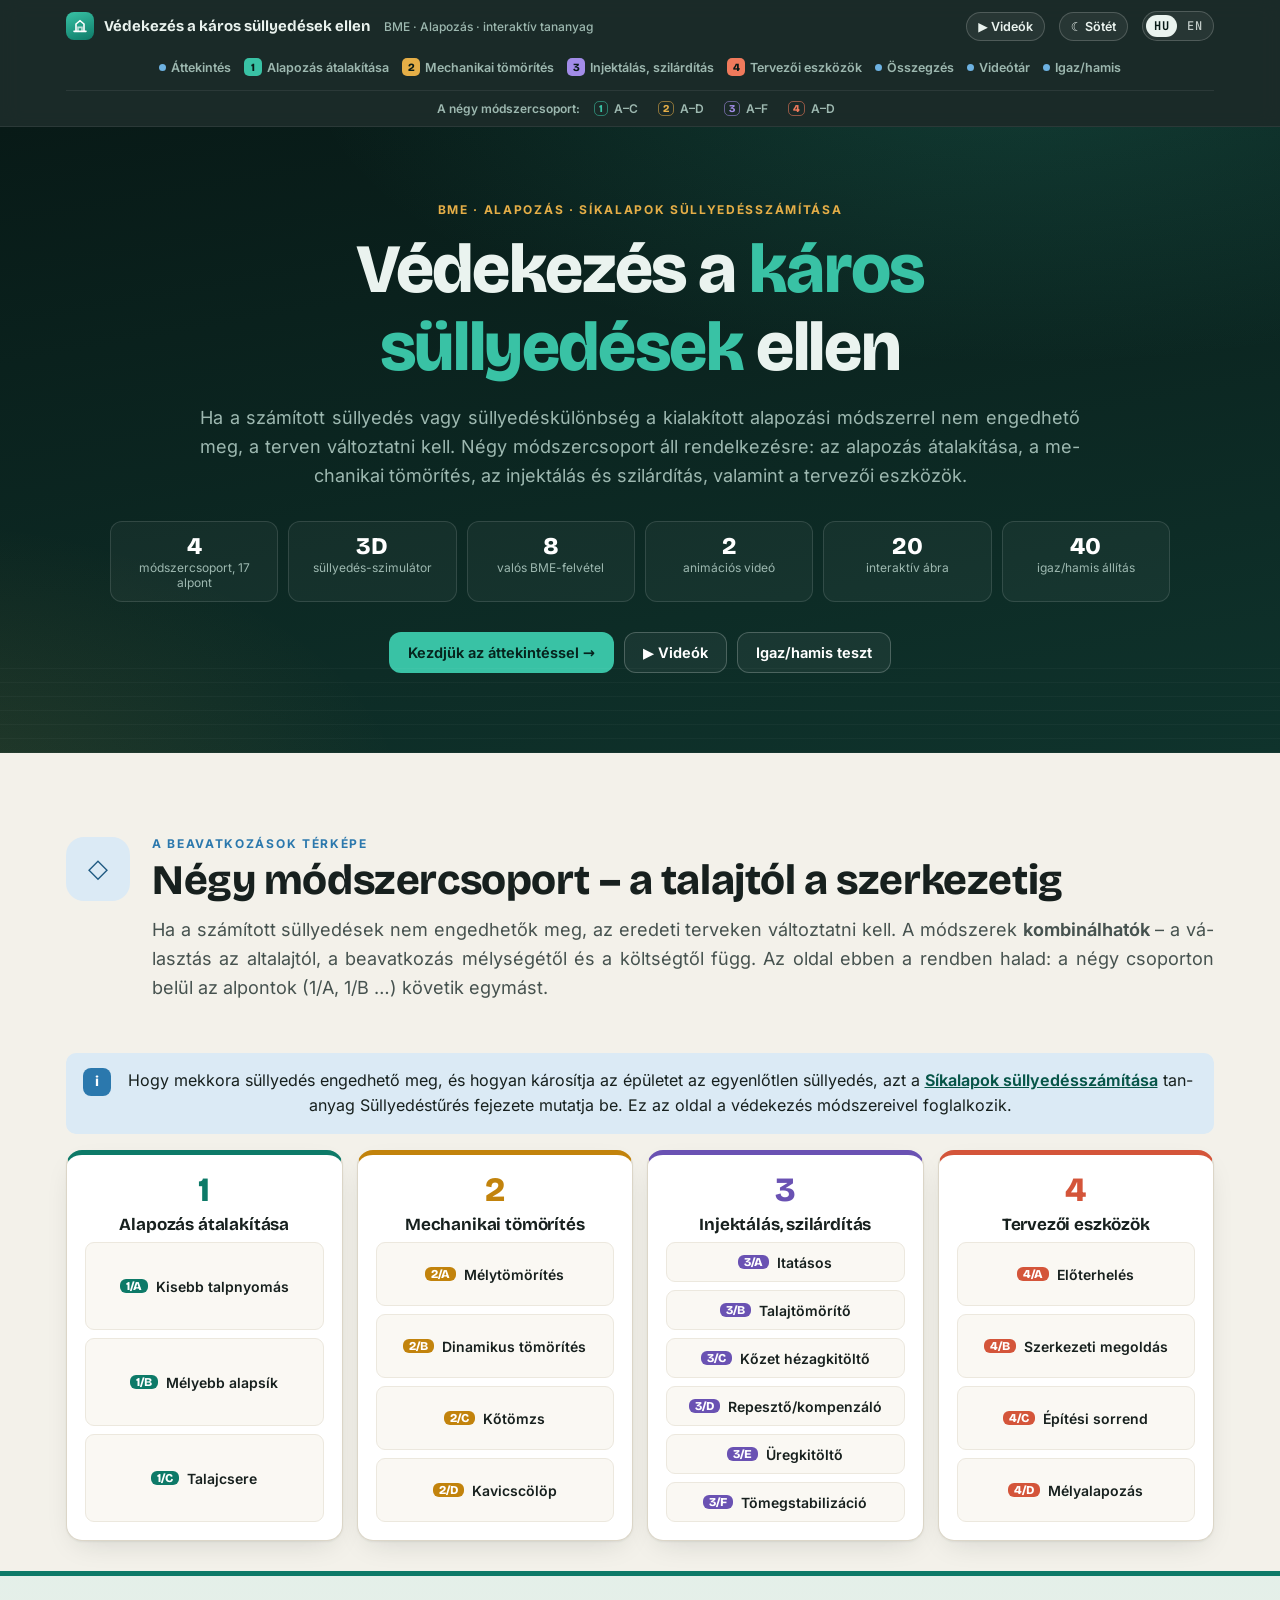
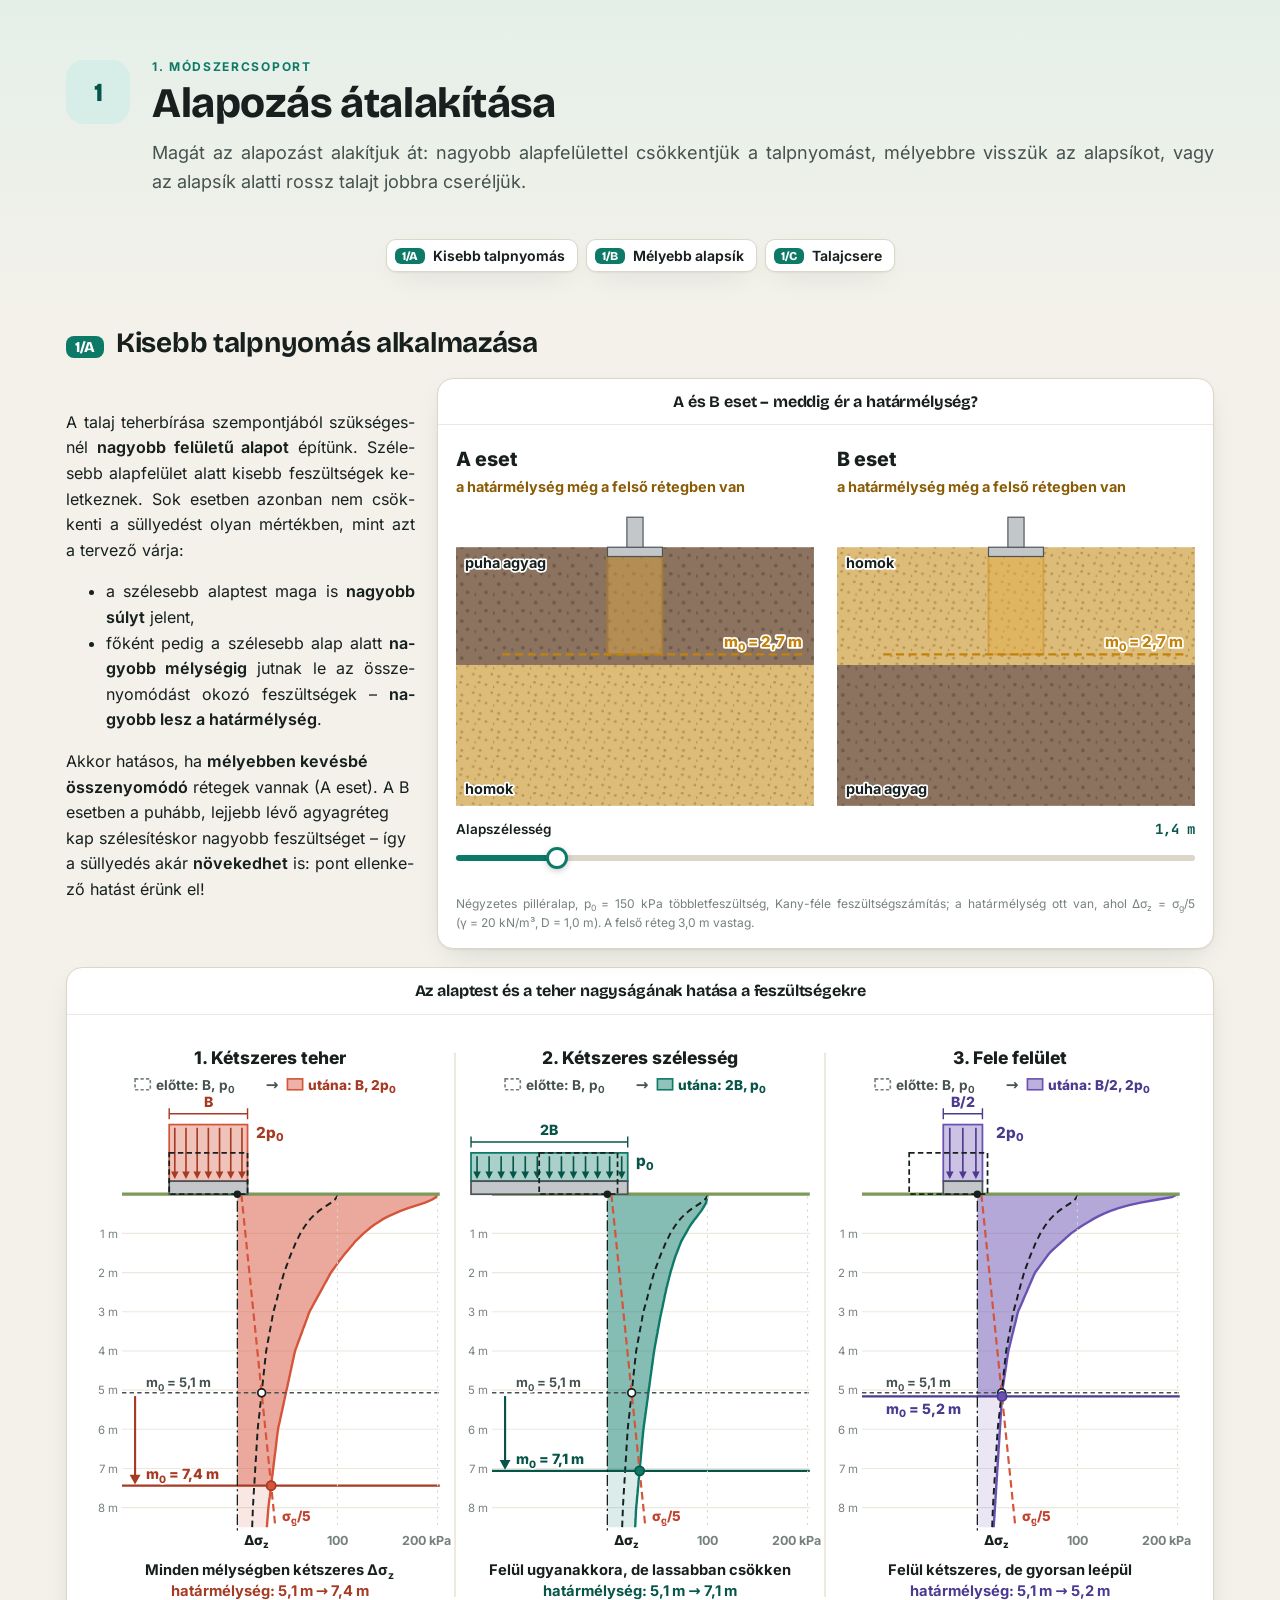
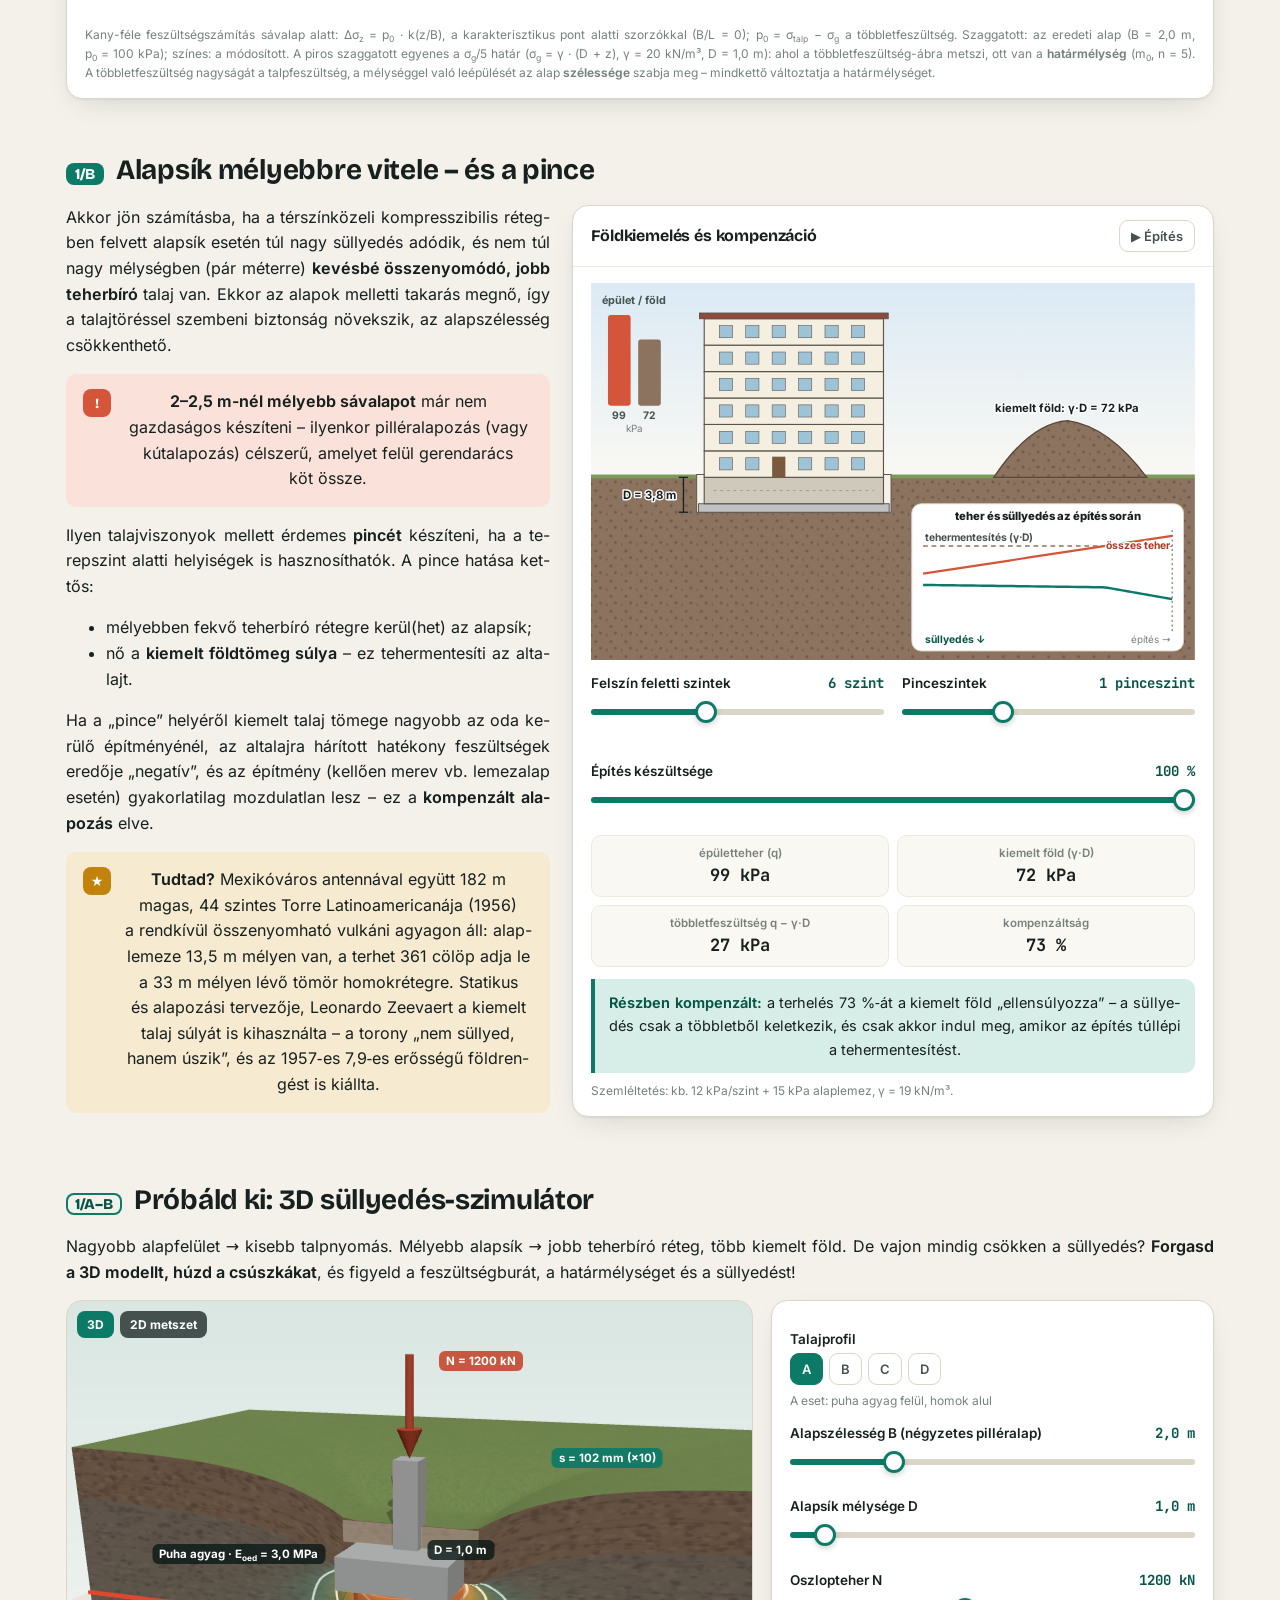
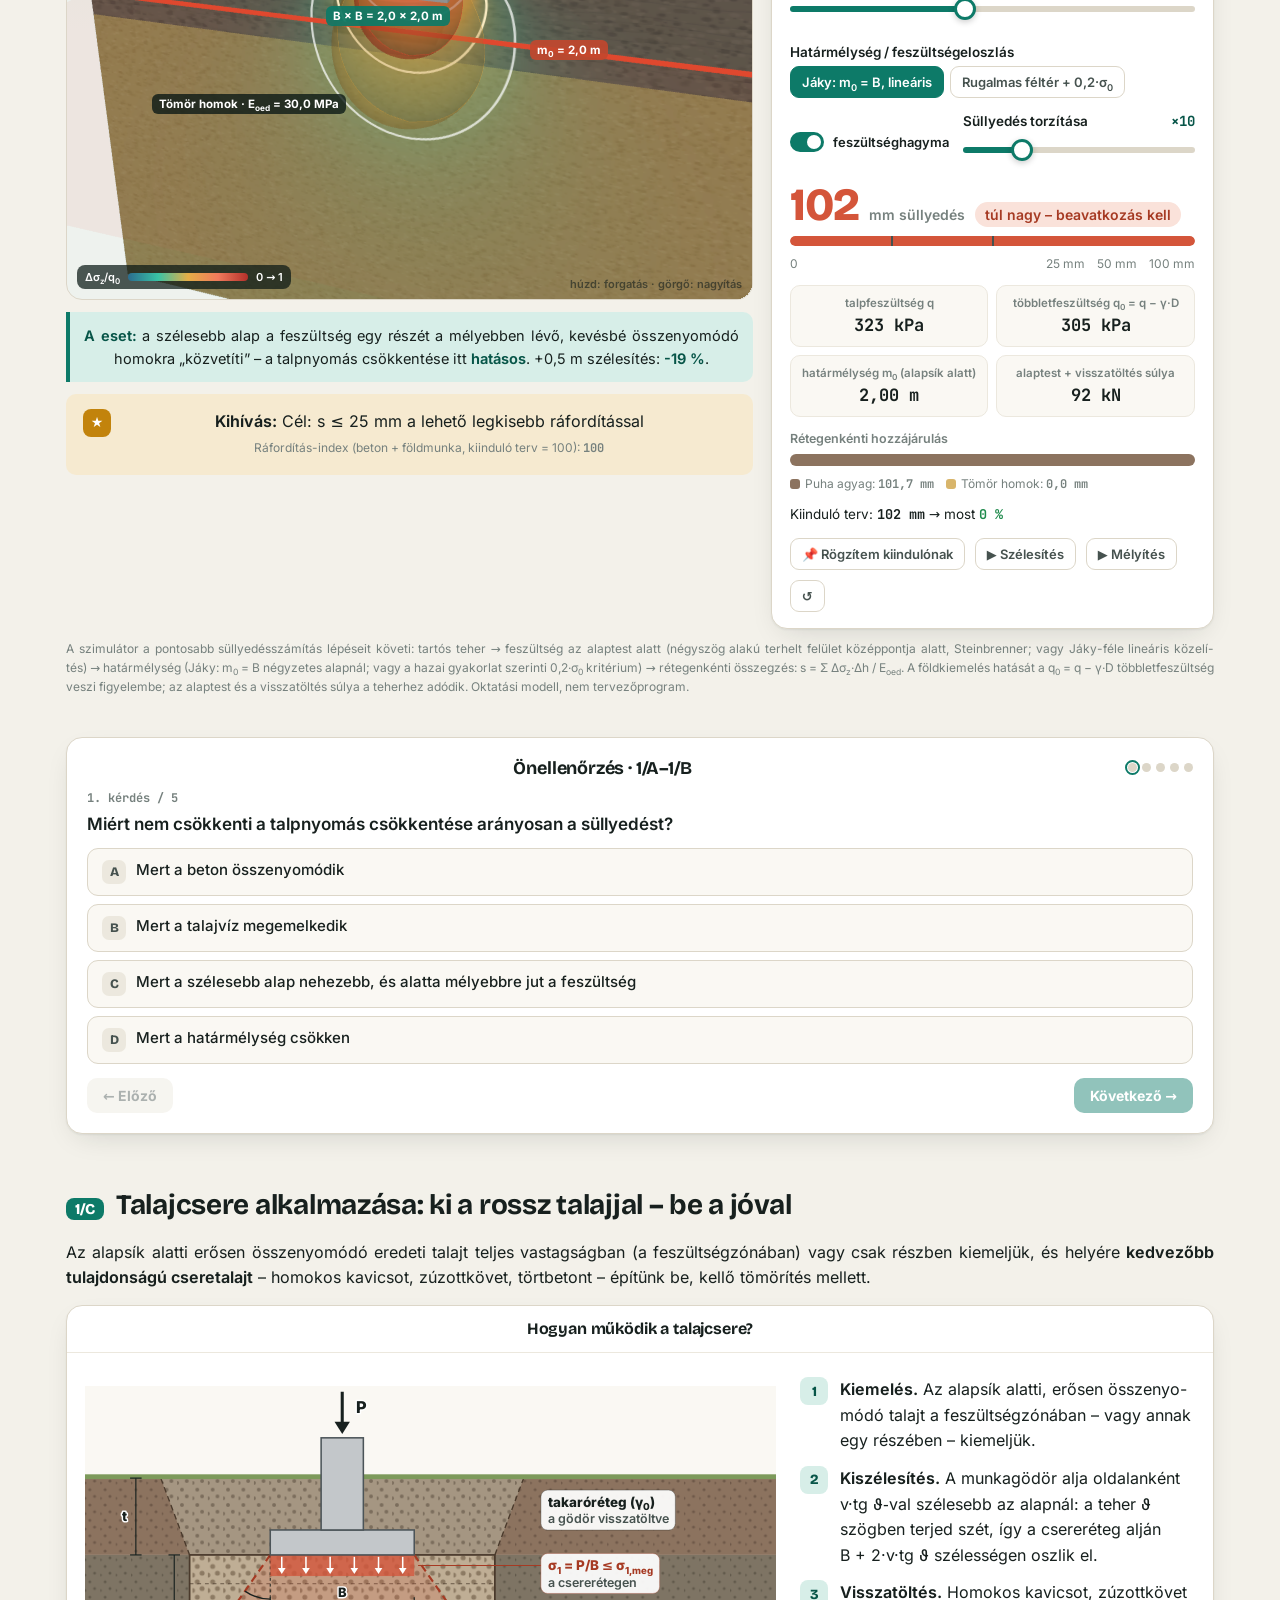
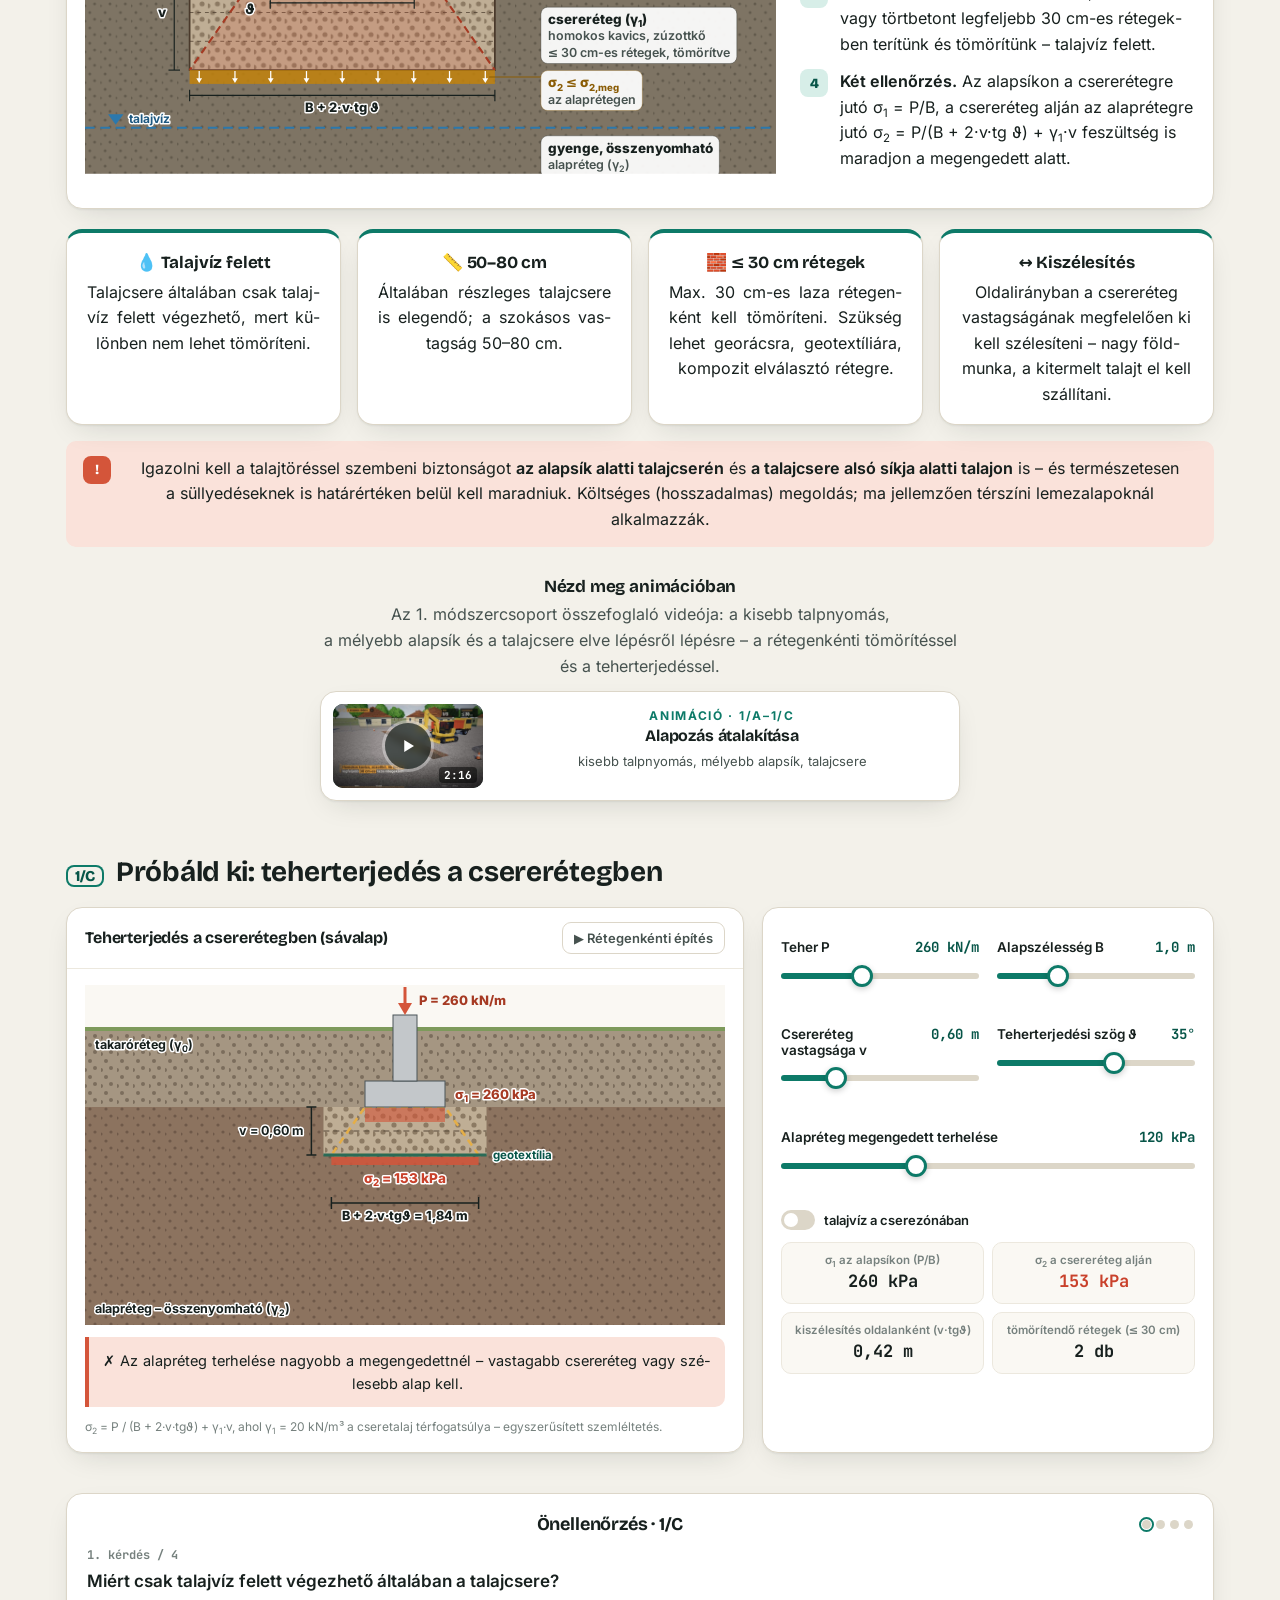
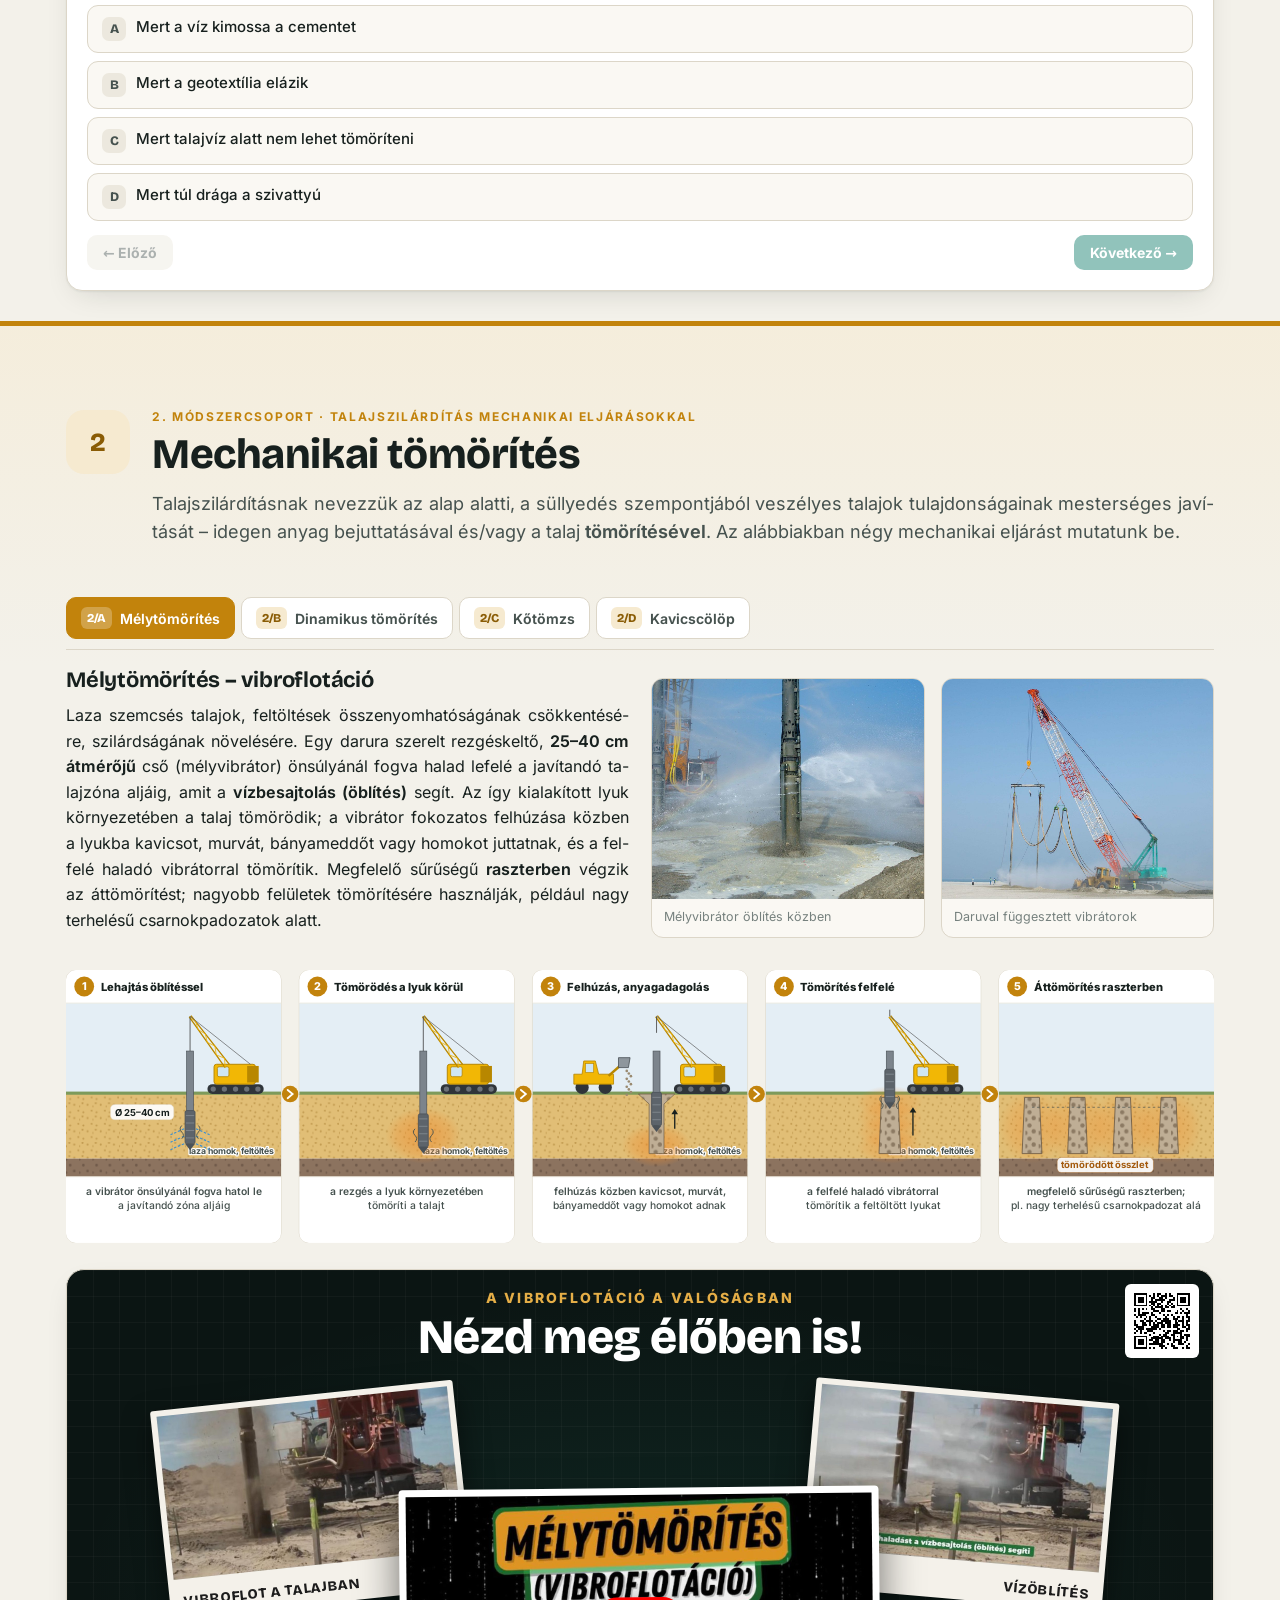
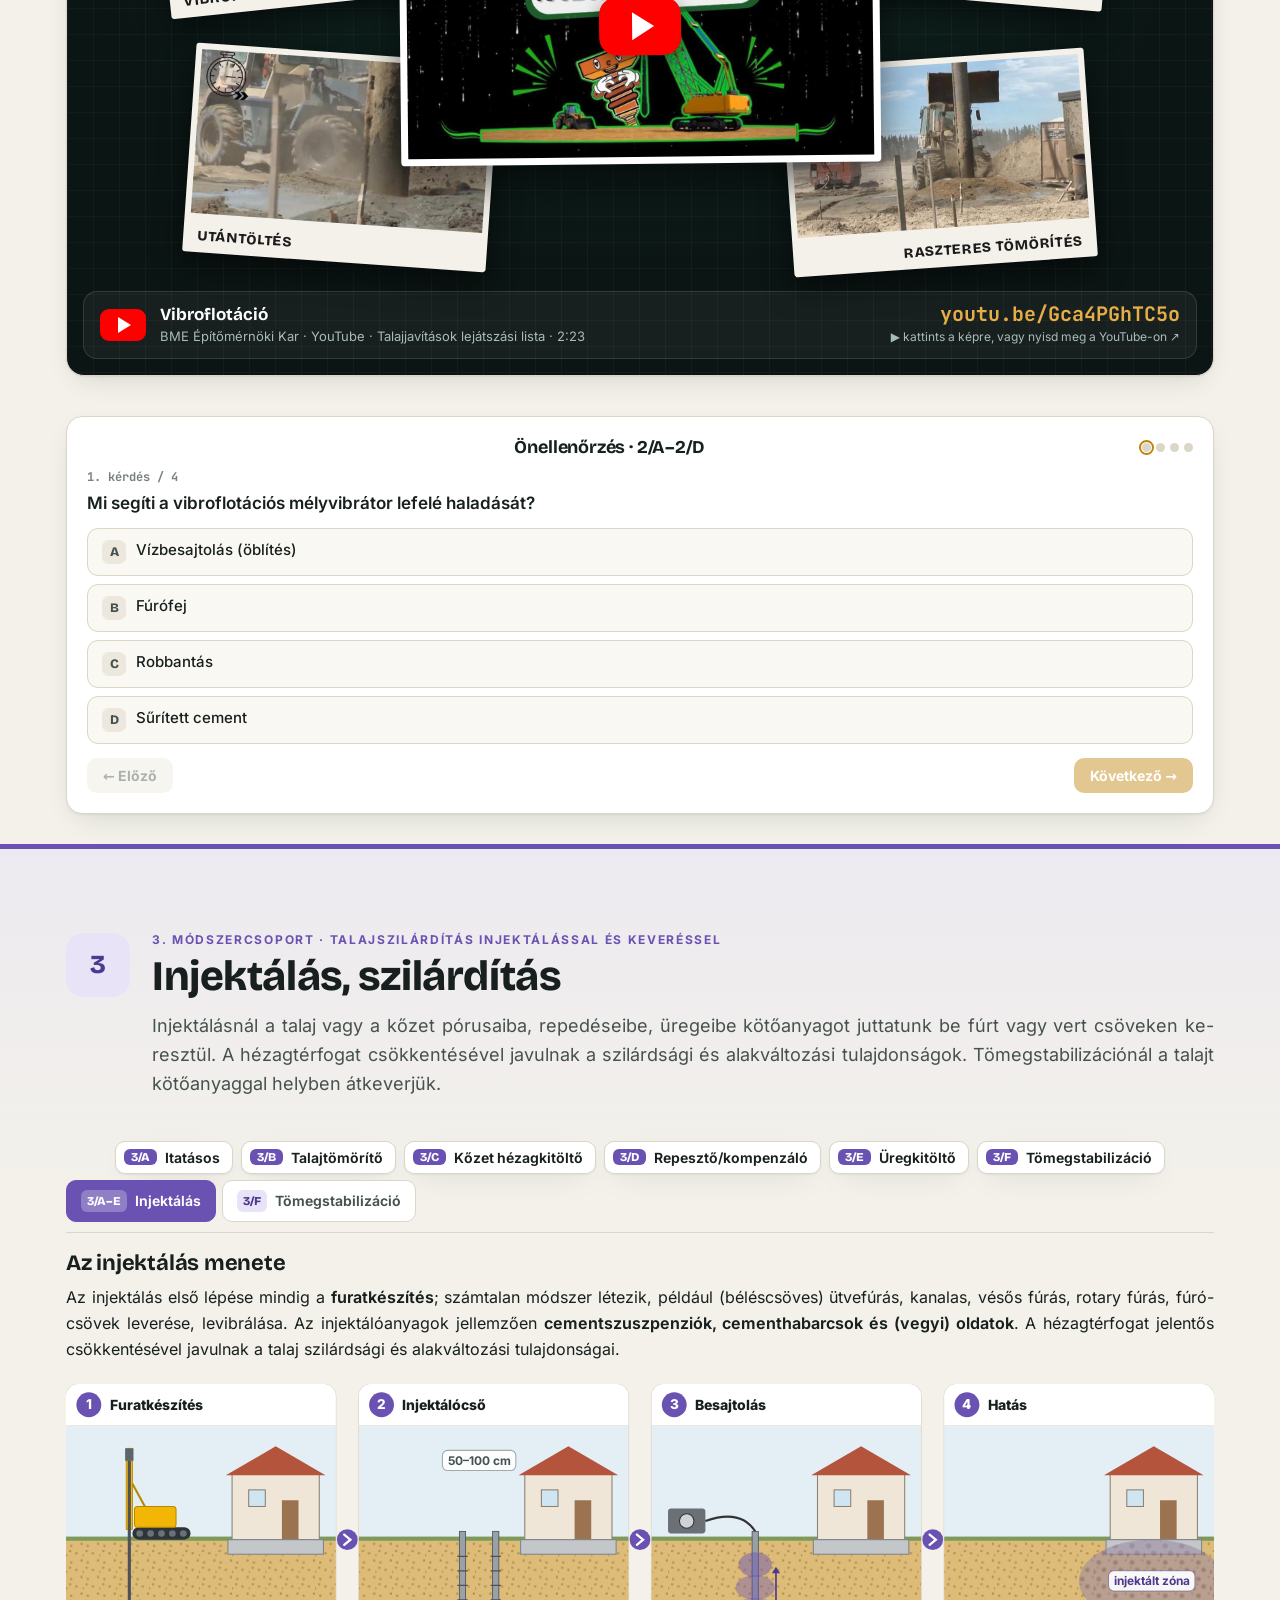
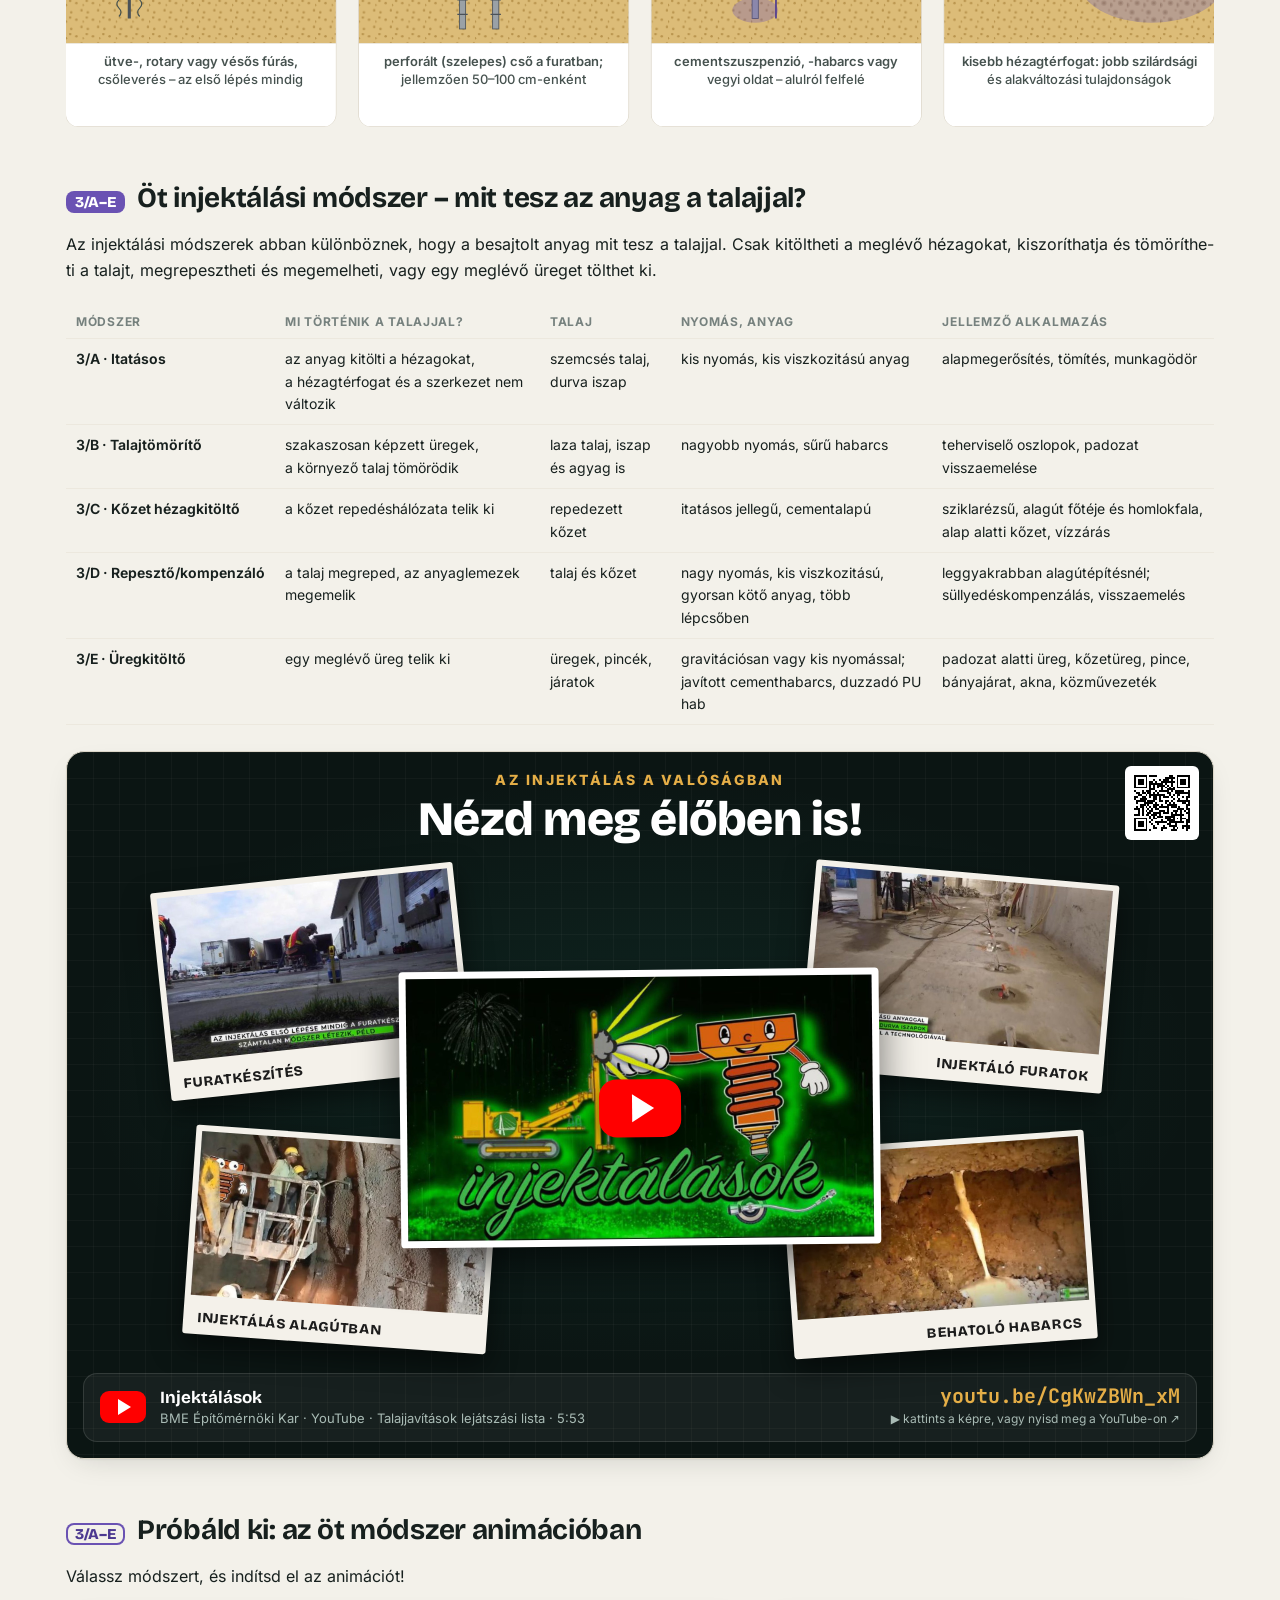
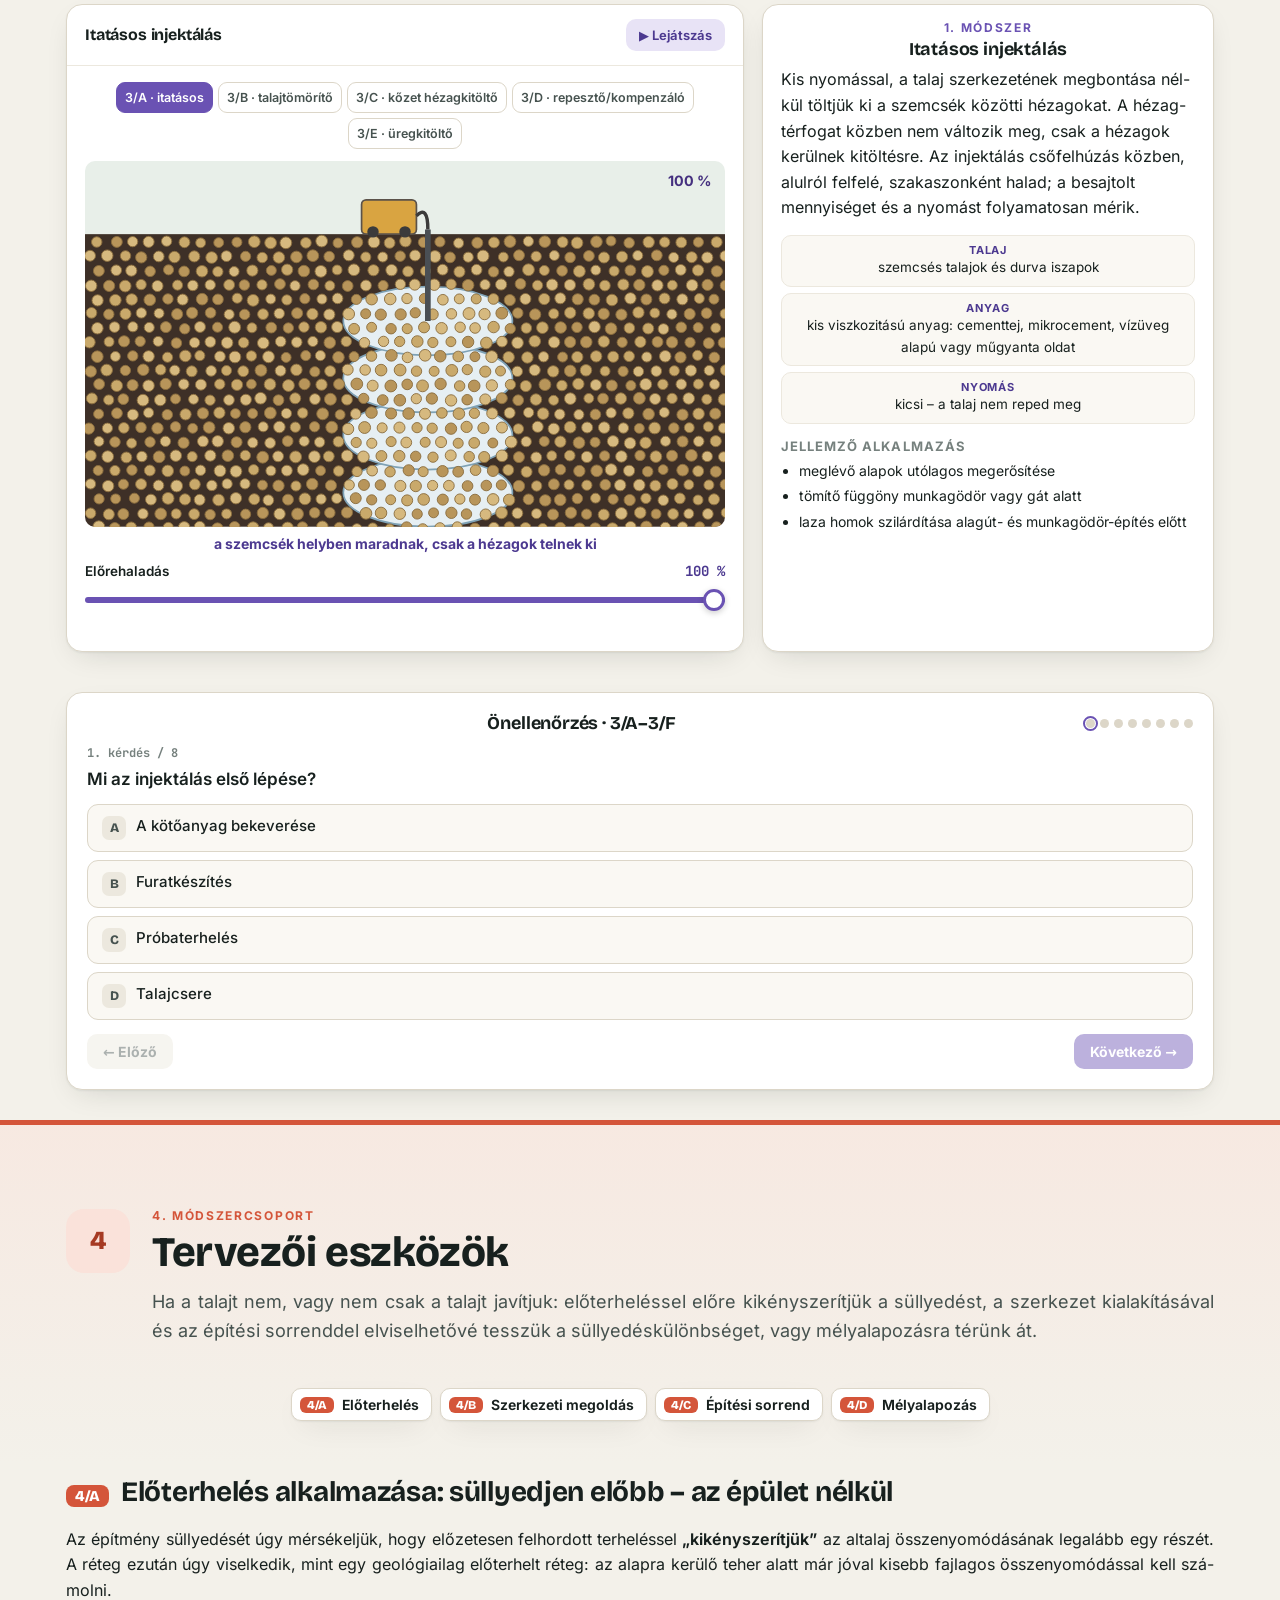
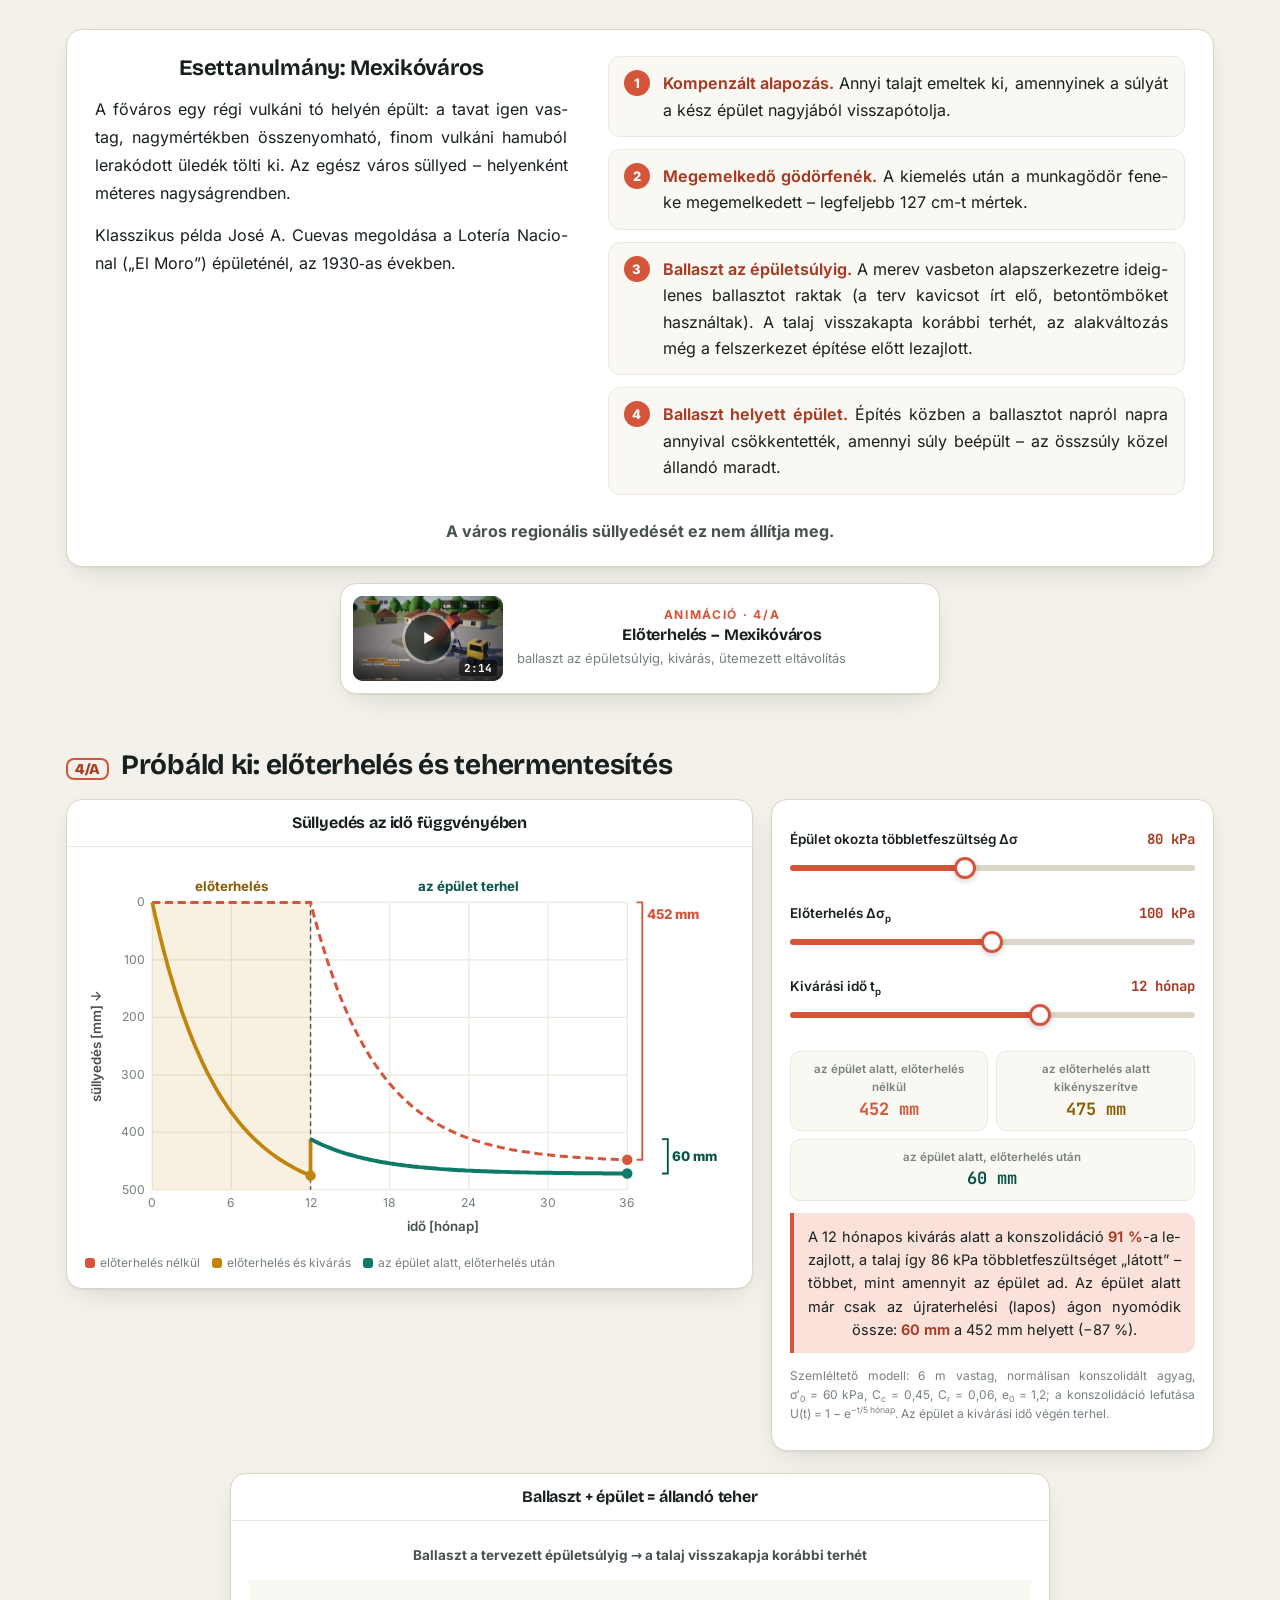
==== index.html @ 527231c9 "4/A: Mexico City as a case study with numbered steps (vertical drains aside removed); preload try-it" ====
<!doctype html>
<html lang="hu">
<head>
<meta charset="utf-8">
<meta name="viewport" content="width=device-width, initial-scale=1, viewport-fit=cover">
<title>Védekezés a káros süllyedések ellen</title>
<meta name="description" content="Interaktív tananyag: kisebb talpnyomás, mélyebb alapsík, talajcsere, tömörítés, injektálás, tömegstabilizáció, előterhelés – 3D szimulátorral, valós felvételekkel, kvízekkel.">
<meta name="theme-color" content="#0b2420">
<meta property="og:title" content="Védekezés a káros süllyedések ellen">
<meta property="og:description" content="BME Alapozás · interaktív tananyag 3D süllyedés-szimulátorral, videókkal és kvízekkel.">
<link rel="alternate" hreflang="hu" href="https://vedekezesakarossullyedesekellen.vercel.app/">
<link rel="alternate" hreflang="en" href="https://vedekezesakarossullyedesekellen.vercel.app/en">
<link rel="alternate" hreflang="x-default" href="https://vedekezesakarossullyedesekellen.vercel.app/">
<script>/*nyelv*/try{if(localStorage.getItem('alap-lang')==='en'&&!/[?&]hu\b/.test(location.search))location.replace('en'+location.hash)}catch(e){}</script>
<link rel="icon" href="data:image/svg+xml,%3Csvg xmlns='http://www.w3.org/2000/svg' viewBox='0 0 32 32'%3E%3Crect width='32' height='32' rx='8' fill='%230d7a68'/%3E%3Cpath d='M7 25h18M10 25V14l6-5 6 5v11' fill='none' stroke='white' stroke-width='2.6' stroke-linecap='round' stroke-linejoin='round'/%3E%3C/svg%3E">
<style id="fonts-css">@font-face{font-family:'Bricolage Grotesque';font-style:normal;font-weight:200 800;font-display:swap;src:url(fonts/bricolage-grotesque-latin-opsz-normal.woff2) format('woff2-variations');unicode-range:U+0000-00FF,U+0131,U+0152-0153,U+02BB-02BC,U+02C6,U+02DA,U+02DC,U+0304,U+0308,U+0329,U+2000-206F,U+20AC,U+2122,U+2191,U+2193,U+2212,U+2215,U+FEFF,U+FFFD}@font-face{font-family:'Bricolage Grotesque';font-style:normal;font-weight:200 800;font-display:swap;src:url(fonts/bricolage-grotesque-latin-ext-opsz-normal.woff2) format('woff2-variations');unicode-range:U+0100-02BA,U+02BD-02C5,U+02C7-02CC,U+02CE-02D7,U+02DD-02FF,U+0304,U+0308,U+0329,U+1D00-1DBF,U+1E00-1E9F,U+1EF2-1EFF,U+2020,U+20A0-20AB,U+20AD-20C0,U+2113,U+2C60-2C7F,U+A720-A7FF}@font-face{font-family:'Inter';font-style:normal;font-weight:100 900;font-display:swap;src:url(fonts/inter-latin-wght-normal.woff2) format('woff2-variations');unicode-range:U+0000-00FF,U+0131,U+0152-0153,U+02BB-02BC,U+02C6,U+02DA,U+02DC,U+0304,U+0308,U+0329,U+2000-206F,U+20AC,U+2122,U+2191,U+2193,U+2212,U+2215,U+FEFF,U+FFFD}@font-face{font-family:'Inter';font-style:normal;font-weight:100 900;font-display:swap;src:url(fonts/inter-latin-ext-wght-normal.woff2) format('woff2-variations');unicode-range:U+0100-02BA,U+02BD-02C5,U+02C7-02CC,U+02CE-02D7,U+02DD-02FF,U+0304,U+0308,U+0329,U+1D00-1DBF,U+1E00-1E9F,U+1EF2-1EFF,U+2020,U+20A0-20AB,U+20AD-20C0,U+2113,U+2C60-2C7F,U+A720-A7FF}@font-face{font-family:'Inter';font-style:normal;font-weight:100 900;font-display:swap;src:url(fonts/inter-greek-wght-normal.woff2) format('woff2-variations');unicode-range:U+0370-0377,U+037A-037F,U+0384-038A,U+038C,U+038E-03A1,U+03A3-03FF}@font-face{font-family:'JetBrains Mono';font-style:normal;font-weight:100 800;font-display:swap;src:url(fonts/jetbrains-mono-latin-wght-normal.woff2) format('woff2-variations');unicode-range:U+0000-00FF,U+0131,U+0152-0153,U+02BB-02BC,U+02C6,U+02DA,U+02DC,U+0304,U+0308,U+0329,U+2000-206F,U+20AC,U+2122,U+2191,U+2193,U+2212,U+2215,U+FEFF,U+FFFD}@font-face{font-family:'JetBrains Mono';font-style:normal;font-weight:100 800;font-display:swap;src:url(fonts/jetbrains-mono-latin-ext-wght-normal.woff2) format('woff2-variations');unicode-range:U+0100-02BA,U+02BD-02C5,U+02C7-02CC,U+02CE-02D7,U+02DD-02FF,U+0304,U+0308,U+0329,U+1D00-1DBF,U+1E00-1E9F,U+1EF2-1EFF,U+2020,U+20A0-20AB,U+20AD-20C0,U+2113,U+2C60-2C7F,U+A720-A7FF}@font-face{font-family:'JetBrains Mono';font-style:normal;font-weight:100 800;font-display:swap;src:url(fonts/jetbrains-mono-greek-wght-normal.woff2) format('woff2-variations');unicode-range:U+0370-0377,U+037A-037F,U+0384-038A,U+038C,U+038E-03A1,U+03A3-03FF}</style>
<script src="vendor/hyphenopoly/Hyphenopoly_Loader.js"></script>
<script>Hyphenopoly.config({ require: { "hu": "FORCEHYPHENOPOLY" }, setup: { hide: "none", selectors: { ".hyphenate": { minWordLength: 6, compound: "auto" } } } });</script>
<script type="importmap">{"imports":{"three":"./vendor/three/three.module.min.js","three/addons/":"./vendor/three/addons/"}}</script>
<style>
:root{
  --bg:#f3f1ea;--bg2:#ebe7dc;--card:#ffffff;--card2:#faf8f3;--ink:#17201e;--ink2:#46524f;--mute:#76817e;--line:#dcd6c8;--line2:#ece8de;
  --teal:#0d7a68;--teal-ink:#075548;--teal-soft:#d7eee8;
  --coral:#d4553a;--coral-ink:#a63a23;--coral-soft:#fae2da;
  --amber:#c2830c;--amber-ink:#8a5c05;--amber-soft:#f6ead0;
  --violet:#6a52b3;--violet-ink:#4c3990;--violet-soft:#e8e3f6;
  --sky:#2b78ad;--sky-ink:#1d5880;--sky-soft:#dbeaf5;
  --ok:#1f8a4c;--ok-soft:#dcf1e3;--warn:#c2830c;--bad:#c9412b;
  --hero1:#081a17;--hero2:#0f332c;--hero-ink:#eaf3ef;--hero-mute:#9db8b0;
  --shadow:0 1px 2px rgba(22,32,30,.06),0 10px 30px -12px rgba(22,32,30,.18);
  --r:16px;--r2:10px;
  --fh:'Bricolage Grotesque',ui-sans-serif,system-ui,'Segoe UI',sans-serif;
  --fb:'Inter',ui-sans-serif,system-ui,'Segoe UI',Roboto,sans-serif;
  --fm:'JetBrains Mono',ui-monospace,'SFMono-Regular',Consolas,monospace;
  --c:var(--teal);--cs:var(--teal-soft);--ci:var(--teal-ink);
}
@media (prefers-color-scheme:dark){:root:not([data-theme="light"]){
  --bg:#0e1413;--bg2:#121a18;--card:#17201e;--card2:#1b2523;--ink:#e8eeec;--ink2:#b3bfbb;--mute:#83908c;--line:#2b3633;--line2:#222c2a;
  --teal:#39c2a5;--teal-ink:#86e0cc;--teal-soft:#15362f;
  --coral:#f07a5c;--coral-ink:#ffb19c;--coral-soft:#3a221c;
  --amber:#e5ae47;--amber-ink:#f5cf86;--amber-soft:#342913;
  --violet:#a28ce8;--violet-ink:#c9bbf5;--violet-soft:#27223d;
  --sky:#6db2e2;--sky-ink:#a9d3f0;--sky-soft:#162a38;
  --ok:#4cc584;--ok-soft:#163222;--warn:#e5ae47;--bad:#f07a5c;
  --shadow:0 1px 2px rgba(0,0,0,.3),0 12px 34px -14px rgba(0,0,0,.6);color-scheme:dark}}
:root[data-theme="dark"]{
  --bg:#0e1413;--bg2:#121a18;--card:#17201e;--card2:#1b2523;--ink:#e8eeec;--ink2:#b3bfbb;--mute:#83908c;--line:#2b3633;--line2:#222c2a;
  --teal:#39c2a5;--teal-ink:#86e0cc;--teal-soft:#15362f;
  --coral:#f07a5c;--coral-ink:#ffb19c;--coral-soft:#3a221c;
  --amber:#e5ae47;--amber-ink:#f5cf86;--amber-soft:#342913;
  --violet:#a28ce8;--violet-ink:#c9bbf5;--violet-soft:#27223d;
  --sky:#6db2e2;--sky-ink:#a9d3f0;--sky-soft:#162a38;
  --ok:#4cc584;--ok-soft:#163222;--warn:#e5ae47;--bad:#f07a5c;
  --shadow:0 1px 2px rgba(0,0,0,.3),0 12px 34px -14px rgba(0,0,0,.6);color-scheme:dark}
*{box-sizing:border-box}
html{scroll-behavior:smooth;scroll-padding-top:120px}
body{margin:0;background:var(--bg);color:var(--ink);font:16px/1.6 var(--fb);-webkit-font-smoothing:antialiased;text-rendering:optimizeLegibility}
img{max-width:100%;display:block}
a{color:var(--teal-ink)}
h1,h2,h3,h4{font-family:var(--fh);line-height:1.12;letter-spacing:-.01em;margin:0;text-wrap:balance}
h2{font-size:clamp(28px,3.4vw,42px);font-weight:750}
h3{font-size:22px;font-weight:700}
h4{font-size:17px;font-weight:700}
p{margin:0 0 .9em}
.mono{font-family:var(--fm);font-variant-numeric:tabular-nums}
.wrap{max-width:1180px;margin:0 auto;padding-left:max(16px,env(safe-area-inset-left,0px));padding-right:max(16px,env(safe-area-inset-right,0px))}
.kicker{font:700 12px/1.2 var(--fb);letter-spacing:.14em;text-transform:uppercase;color:var(--c)}
.lead{font-size:18px;color:var(--ink2)}
.muted{color:var(--mute)}
b,strong{font-weight:650}
mark{background:var(--cs);color:var(--ci);padding:0 .25em;border-radius:4px}

/* ---- topbar ---- */
body::before{content:"";position:fixed;inset:0 0 auto;height:env(safe-area-inset-top,0px);background:var(--hero1);z-index:60}
.topbar{position:sticky;top:env(safe-area-inset-top,0px);z-index:50;background:color-mix(in srgb,var(--hero1) 92%,transparent);backdrop-filter:blur(10px);color:var(--hero-ink);border-bottom:1px solid rgba(255,255,255,.07)}
.topbar .row1{display:flex;align-items:center;gap:14px;height:52px}
.brand{display:flex;align-items:center;gap:10px;text-decoration:none;color:inherit;font:700 15px var(--fh);white-space:nowrap}
.brand .logo{width:28px;height:28px;border-radius:8px;background:linear-gradient(160deg,#39c2a5,#0d7a68);display:grid;place-items:center}
.brand small{font:500 12px var(--fb);color:var(--hero-mute);margin-left:4px}
.topbar .sp{flex:1}
.tbtn{display:inline-flex;align-items:center;gap:6px;border:1px solid rgba(255,255,255,.18);background:rgba(255,255,255,.06);color:var(--hero-ink);font:600 12.5px var(--fb);padding:6px 11px;border-radius:999px;cursor:pointer;text-decoration:none;white-space:nowrap}
.tbtn:hover{background:rgba(255,255,255,.14)}
.chapnav{display:flex;gap:4px;overflow-x:auto;scrollbar-width:none;padding:0 0 8px}
.chapnav::-webkit-scrollbar{display:none}
.chapnav a{flex:none;display:flex;align-items:center;gap:7px;color:var(--hero-mute);text-decoration:none;font:600 12.5px var(--fb);padding:6px 10px;border-radius:8px;white-space:nowrap}
.chapnav a i{width:7px;height:7px;border-radius:50%;background:var(--dot,#39c2a5);display:inline-block}
.chapnav a:hover{color:#fff;background:rgba(255,255,255,.06)}
.chapnav a.on{color:#fff;background:rgba(255,255,255,.1)}
.progress{position:absolute;left:0;bottom:-1px;height:2px;background:linear-gradient(90deg,#39c2a5,#e5ae47,#f07a5c);width:0}

/* ---- hero ---- */
.hero{background:radial-gradient(1200px 500px at 80% -10%,rgba(57,194,165,.18),transparent 60%),radial-gradient(900px 500px at -10% 110%,rgba(229,174,71,.12),transparent 60%),linear-gradient(170deg,var(--hero1),var(--hero2));color:var(--hero-ink);position:relative;overflow:hidden}
.hero::after{content:"";position:absolute;left:0;right:0;bottom:0;height:90px;background:repeating-linear-gradient(0deg,rgba(255,255,255,.03) 0 1px,transparent 1px 14px);pointer-events:none}
.hero .wrap{display:grid;grid-template-columns:1.1fr .9fr;gap:48px;align-items:center;padding-block:64px 72px}
.hero .kicker{color:#e5ae47}
.hero h1{font-size:clamp(40px,5.4vw,70px);font-weight:800;margin:14px 0 18px;letter-spacing:-.02em}
.hero h1 em{font-style:normal;color:#39c2a5}
.hero p.lead{color:var(--hero-mute);font-size:18px}
.stats{display:grid;grid-template-columns:repeat(5,minmax(0,1fr));gap:10px;margin:22px 0 26px}
.stat{border:1px solid rgba(255,255,255,.12);background:rgba(255,255,255,.04);border-radius:12px;padding:10px 12px;min-width:0}
.stat span{display:block;line-height:1.3}
.card [data-cause]{margin-bottom:12px}
section.chap{scroll-margin-top:60px}
.stat b{display:block;font:800 24px var(--fh);color:#fff}
.stat span{font-size:12px;color:var(--hero-mute)}
.btns{display:flex;flex-wrap:wrap;gap:10px}
.btn{display:inline-flex;align-items:center;gap:8px;font:650 14.5px var(--fb);padding:11px 18px;border-radius:12px;text-decoration:none;cursor:pointer;border:1px solid transparent}
.btn.pri{background:#39c2a5;color:#06231d}
.btn.pri:hover{background:#5fd6bd}
.btn.ghost{border-color:rgba(255,255,255,.22);color:#fff;background:rgba(255,255,255,.05)}
.btn.ghost:hover{background:rgba(255,255,255,.12)}
.pill{display:inline-flex;align-items:center;gap:6px;padding:3px 10px;border-radius:999px;font:700 12px var(--fb)}

/* ---- chapters ---- */
section.chap{padding-block:84px 30px;border-top:1px solid var(--line2)}
section.chap:first-of-type{border-top:0}
.chhead{display:grid;grid-template-columns:auto 1fr;gap:22px;align-items:start;margin-bottom:34px}
.chnum{width:64px;height:64px;border-radius:18px;background:var(--cs);color:var(--ci);display:grid;place-items:center;font:800 26px var(--fh)}
.chhead h2{margin:6px 0 12px}
.c-teal{--c:var(--teal);--cs:var(--teal-soft);--ci:var(--teal-ink)}
.c-coral{--c:var(--coral);--cs:var(--coral-soft);--ci:var(--coral-ink)}
.c-amber{--c:var(--amber);--cs:var(--amber-soft);--ci:var(--amber-ink)}
.c-violet{--c:var(--violet);--cs:var(--violet-soft);--ci:var(--violet-ink)}
.c-sky{--c:var(--sky);--cs:var(--sky-soft);--ci:var(--sky-ink)}
.sub-h{display:flex;align-items:baseline;gap:12px;margin:56px 0 18px}
.sub-h .lt{font:800 15px var(--fh);color:#fff;background:var(--c);border-radius:8px;padding:2px 9px;flex:none}
.sub-h h3{font-size:clamp(22px,2.4vw,28px)}
.grid{display:grid;gap:16px}
.g2{grid-template-columns:repeat(2,minmax(0,1fr))}
.g3{grid-template-columns:repeat(3,minmax(0,1fr))}
.g4{grid-template-columns:repeat(4,minmax(0,1fr))}
.card{background:var(--card);border:1px solid var(--line);border-radius:var(--r);padding:20px 20px 16px;box-shadow:var(--shadow);min-width:0}
.card.top{border-top:4px solid var(--c)}
.card h4{margin-bottom:8px}
.card p:last-child{margin-bottom:0}
.card .ico{width:38px;height:38px;border-radius:10px;background:var(--cs);color:var(--ci);display:grid;place-items:center;margin-bottom:12px}
.card ul{margin:.2em 0 .6em;padding-left:1.1em}
.card li{margin:.25em 0}
.callout{border-radius:var(--r2);padding:14px 16px;border:1px solid var(--line);background:var(--card2);display:grid;grid-template-columns:auto 1fr;gap:12px;align-items:start;margin:16px 0}
.callout .ci{width:28px;height:28px;border-radius:8px;display:grid;place-items:center;font:800 14px var(--fh);color:#fff;background:var(--c)}
.callout p{margin:0}
.callout.warn{--c:var(--coral);background:var(--coral-soft);border-color:transparent}
.callout.tip{--c:var(--teal);background:var(--teal-soft);border-color:transparent}
.callout.dyk{--c:var(--amber);background:var(--amber-soft);border-color:transparent}
.callout.web{--c:var(--sky);background:var(--sky-soft);border-color:transparent}
.callout.warn p,.callout.tip p,.callout.dyk p,.callout.web p{color:var(--ink)}
.facts{display:flex;flex-wrap:wrap;gap:8px;margin:10px 0 4px}
.fact{border:1px solid var(--line);background:var(--card2);border-radius:10px;padding:7px 11px;font-size:13.5px}
.fact b{font-family:var(--fm);color:var(--ci);font-weight:700}
figure{margin:0}
figcaption{font-size:12.5px;color:var(--mute);margin-top:8px}
.photo{border-radius:12px;overflow:hidden;border:1px solid var(--line);background:var(--card2)}
.photo img{width:100%;height:220px;object-fit:cover}
.photo.contain img{object-fit:contain;background:#fff}
.photo figcaption{padding:8px 12px 10px;margin:0}
.src{font-size:12px;color:var(--mute)}
.src a{color:var(--mute)}

/* ---- controls ---- */
.ctl{margin:14px 0}
.ctl label{display:flex;justify-content:space-between;align-items:baseline;gap:10px;font:600 13.5px var(--fb);margin-bottom:6px}
.ctl label .v{font:700 14px var(--fm);color:var(--ci)}
input[type=range]{-webkit-appearance:none;appearance:none;width:100%;height:28px;background:transparent;margin:0}
input[type=range]::-webkit-slider-runnable-track{height:6px;border-radius:6px;background:linear-gradient(90deg,var(--c) var(--p,50%),var(--line) var(--p,50%))}
input[type=range]::-moz-range-track{height:6px;border-radius:6px;background:var(--line)}
input[type=range]::-moz-range-progress{height:6px;border-radius:6px;background:var(--c)}
input[type=range]::-webkit-slider-thumb{-webkit-appearance:none;width:22px;height:22px;border-radius:50%;background:var(--card);border:3px solid var(--c);margin-top:-8px;box-shadow:0 2px 6px rgba(0,0,0,.2);cursor:grab}
input[type=range]::-moz-range-thumb{width:16px;height:16px;border-radius:50%;background:var(--card);border:3px solid var(--c);cursor:grab}
input[type=range]:focus-visible{outline:2px solid var(--c);outline-offset:2px;border-radius:6px}
.seg{display:flex;flex-wrap:wrap;gap:6px}
.seg button,.chip{font:600 13px var(--fb);border:1px solid var(--line);background:var(--card);color:var(--ink2);padding:7px 11px;border-radius:9px;cursor:pointer}
.seg button:hover,.chip:hover{border-color:var(--c);color:var(--ink)}
.seg button.on,.chip.on{background:var(--c);border-color:var(--c);color:#fff}
.tgl{display:flex;align-items:center;gap:9px;font:600 13px var(--fb);cursor:pointer;user-select:none}
.tgl input{appearance:none;width:34px;height:20px;border-radius:999px;background:var(--line);position:relative;cursor:pointer;flex:none;margin:0}
.tgl input::after{content:"";position:absolute;top:3px;left:3px;width:14px;height:14px;border-radius:50%;background:#fff;transition:.15s}
.tgl input:checked{background:var(--c)}
.tgl input:checked::after{left:17px}
.panel{background:var(--card);border:1px solid var(--line);border-radius:var(--r);box-shadow:var(--shadow);overflow:hidden;min-width:0}
.panel .ph{display:flex;align-items:center;justify-content:space-between;gap:10px;padding:14px 18px;border-bottom:1px solid var(--line2)}
.panel .ph h4{font-size:16px}
.panel .pb{padding:16px 18px}
.res{display:grid;grid-template-columns:repeat(2,minmax(0,1fr));gap:8px}
.res>.r:last-child:nth-child(odd){grid-column:1/-1}
.res .r{border:1px solid var(--line2);background:var(--card2);border-radius:10px;padding:8px 10px}
.res .r span{display:block;font-size:11.5px;color:var(--mute);font-weight:600}
.res .r b{font:700 17px var(--fm)}
.big{display:flex;align-items:baseline;gap:10px;margin:4px 0 8px}
.big b{font:800 46px/1 var(--fh);letter-spacing:-.02em}
.big span{font:600 14px var(--fb);color:var(--mute)}
.meter{height:10px;border-radius:6px;background:var(--line2);position:relative;overflow:hidden}
.meter i{position:absolute;left:0;top:0;bottom:0;border-radius:6px;background:var(--ok);transition:width .25s,background .25s}
.meter .lim{position:absolute;top:-3px;bottom:-3px;width:2px;background:var(--ink2)}
.legend{display:flex;flex-wrap:wrap;gap:12px;font-size:12px;color:var(--mute);margin-top:8px}
.legend i{display:inline-block;width:10px;height:10px;border-radius:3px;margin-right:5px;vertical-align:-1px}
svg text{font-family:var(--fb)}
.svgbox{width:100%;height:auto;display:block}
.status{display:inline-flex;align-items:center;gap:6px;font:700 12.5px var(--fb);padding:4px 10px;border-radius:999px;background:var(--ok-soft);color:var(--ok)}
.status.w{background:var(--amber-soft);color:var(--amber-ink)}
.status.b{background:var(--coral-soft);color:var(--coral-ink)}

/* ---- sim ---- */
.sim{display:grid;grid-template-columns:minmax(0,1.55fr) minmax(0,1fr);gap:18px;align-items:start}
.view{position:relative;background:linear-gradient(180deg,#d9e6e2,#eef2ee 55%);border-radius:var(--r);border:1px solid var(--line);overflow:hidden;aspect-ratio:16/11;max-width:100%}
:root[data-theme="dark"] .view{background:linear-gradient(180deg,#132824,#0f1715 60%)}
@media (prefers-color-scheme:dark){:root:not([data-theme="light"]) .view{background:linear-gradient(180deg,#132824,#0f1715 60%)}}
.view canvas{display:block;width:100%;height:100%}
.view .ov{position:absolute;inset:0;pointer-events:none}
.view .lbl{position:absolute;transform:translate(-50%,-50%);font:700 11.5px var(--fb);color:#fff;background:rgba(10,24,21,.78);padding:3px 7px;border-radius:6px;white-space:nowrap}
.view .lbl.c{background:rgba(196,72,46,.9)}
.view .lbl.t{background:rgba(13,122,104,.92)}
.view .vtools{position:absolute;left:10px;top:10px;display:flex;gap:6px;pointer-events:auto}
.view .vtools button{font:700 12px var(--fb);border:0;border-radius:8px;padding:6px 10px;background:rgba(10,24,21,.72);color:#fff;cursor:pointer}
.view .vtools button.on{background:#0d7a68}
.view .hint{position:absolute;right:10px;bottom:8px;font:600 11px var(--fb);color:rgba(20,30,28,.6)}
.view .scale{position:absolute;left:10px;bottom:10px;display:flex;align-items:center;gap:8px;font:600 11px var(--fb);color:#fff;background:rgba(10,24,21,.72);padding:5px 8px;border-radius:8px}
.view .scale i{display:block;width:120px;height:8px;border-radius:4px;background:linear-gradient(90deg,#2b6d8f,#39c2a5,#e5ae47,#f07a5c,#b5302a)}
.insight{border-left:4px solid var(--c);background:var(--cs);padding:12px 14px;border-radius:0 10px 10px 0;font-size:14.5px;margin-top:12px}
.insight b{color:var(--ci)}
.sim.wide{grid-template-columns:minmax(0,1.5fr) minmax(0,1fr)}
.simmain{align-items:start}.simmain .lcol{position:sticky;top:104px;min-width:0}.simmain .view{aspect-ratio:auto;height:clamp(380px,calc(100vh - 300px),620px)}
.charts{display:grid;grid-template-columns:repeat(2,minmax(0,1fr));gap:16px;margin-top:16px}

/* ---- tabs ---- */
.tabs{display:flex;flex-wrap:wrap;gap:6px;margin:6px 0 18px;border-bottom:1px solid var(--line);padding-bottom:10px}
.tabs button{font:650 14px var(--fb);border:1px solid var(--line);background:var(--card);color:var(--ink2);padding:9px 14px;border-radius:10px;cursor:pointer;display:flex;align-items:center;gap:8px}
.tabs button .n{font:800 12px var(--fh);width:22px;height:22px;border-radius:6px;display:grid;place-items:center;background:var(--cs);color:var(--ci)}
.tabs button.on{background:var(--c);border-color:var(--c);color:#fff}
.tabs button.on .n{background:rgba(255,255,255,.25);color:#fff}
.tabpane{display:none}
.tabpane.on{display:block;animation:fade .3s}
@keyframes fade{from{opacity:0;transform:translateY(6px)}to{opacity:1;transform:none}}
.twocol{display:grid;grid-template-columns:minmax(0,1fr) minmax(0,1fr);gap:22px;align-items:center}
.steps{counter-reset:st;list-style:none;padding:0;margin:8px 0}
.steps li{counter-increment:st;position:relative;padding:0 0 12px 40px}
.steps li::before{content:counter(st);position:absolute;left:0;top:0;width:28px;height:28px;border-radius:8px;background:var(--cs);color:var(--ci);font:800 14px var(--fh);display:grid;place-items:center}
.stepper{display:flex;gap:6px;flex-wrap:wrap;margin:8px 0 10px}
.stepper button{font:700 12.5px var(--fb);border:1px solid var(--line);background:var(--card);color:var(--ink2);border-radius:999px;padding:6px 12px;cursor:pointer}
.stepper button.on{background:var(--c);color:#fff;border-color:var(--c)}

/* ---- video ---- */
.vcard{display:grid;grid-template-columns:150px minmax(0,1fr);gap:14px;align-items:center;background:var(--card);border:1px solid var(--line);border-radius:var(--r);padding:12px;cursor:pointer;box-shadow:var(--shadow);text-align:left;font:inherit;color:inherit;width:100%}
.vcard:hover{border-color:var(--c)}
.vthumb{aspect-ratio:16/9;border-radius:10px;background:linear-gradient(150deg,#0f332c,#081a17);position:relative;overflow:hidden;display:grid;place-items:center;color:#fff}
.vthumb img{position:absolute;inset:0;width:100%;height:100%;object-fit:cover;transition:transform .5s ease}
.vcard:hover .vthumb img{transform:scale(1.06)}
.vthumb .pl{position:relative;width:46px;height:46px;border-radius:50%;background:rgba(10,24,21,.55);display:grid;place-items:center;backdrop-filter:blur(4px);box-shadow:0 0 0 3px rgba(255,255,255,.35)}
.vthumb .t{position:absolute;right:6px;bottom:5px;font:700 11px var(--fm);background:rgba(0,0,0,.5);padding:1px 5px;border-radius:4px}
.vthumb .lay{position:absolute;left:0;right:0;bottom:0;height:42%;background:repeating-linear-gradient(0deg,rgba(229,174,71,.25) 0 6px,rgba(57,194,165,.18) 6px 12px)}
.vcard h4{font-size:16px;margin-bottom:4px}
.vgrid .vcard{grid-template-columns:1fr;align-items:start;padding:10px 10px 14px}
.vgrid .vcard>div:last-child{padding:0 4px}
.vgrid .vthumb .pl{width:58px;height:58px}
.vcard p{font-size:13px;color:var(--mute);margin:0}
.vinline{margin-top:16px}
.modal{position:fixed;inset:0;z-index:100;background:rgba(4,10,9,.86);display:none;align-items:center;justify-content:center;padding:max(16px,env(safe-area-inset-top,0px)) max(16px,env(safe-area-inset-right,0px)) max(16px,env(safe-area-inset-bottom,0px)) max(16px,env(safe-area-inset-left,0px))}
.modal.on{display:flex}
.modal .box{width:min(1200px,100%);background:#0b1513;border-radius:16px;overflow:hidden;border:1px solid rgba(255,255,255,.1)}
.modal .mh{display:flex;justify-content:space-between;align-items:center;padding:10px 14px;color:#eaf3ef;font:700 14px var(--fh);gap:10px}
.modal .mh button{border:0;background:rgba(255,255,255,.12);color:#fff;border-radius:8px;padding:6px 12px;font:700 13px var(--fb);cursor:pointer}
.modal .frame{aspect-ratio:16/9;background:#000}
.modal iframe,.modal video{width:100%;height:100%;border:0;display:block}

/* ---- quiz ---- */
.quiz{background:var(--card);border:1px solid var(--line);border-radius:var(--r);padding:20px;box-shadow:var(--shadow);margin-top:40px}
.quiz .qh{display:flex;justify-content:space-between;align-items:center;gap:10px;margin-bottom:12px;flex-wrap:wrap}
.quiz .qh h4{font-size:18px}
.qn{font:700 12px var(--fm);color:var(--mute)}
.q{display:none}
.q.on{display:block}
.q .qt{font:600 17px/1.45 var(--fb);margin:6px 0 12px}
.opts{display:grid;gap:8px}
.opt{text-align:left;font:500 15px var(--fb);border:1.5px solid var(--line);background:var(--card2);color:var(--ink);border-radius:11px;padding:11px 14px;cursor:pointer;display:flex;gap:10px;align-items:flex-start}
.opt:hover{border-color:var(--c)}
.opt .k{font:800 13px var(--fh);width:24px;height:24px;flex:none;border-radius:7px;background:var(--line2);display:grid;place-items:center;color:var(--ink2)}
.opt.ok{border-color:var(--ok);background:var(--ok-soft)}
.opt.ok .k{background:var(--ok);color:#fff}
.opt.no{border-color:var(--bad);background:var(--coral-soft)}
.opt.no .k{background:var(--bad);color:#fff}
.opt[disabled]{cursor:default}
.expl{display:none;margin-top:12px;font-size:14.5px;border-radius:10px;padding:10px 12px;background:var(--cs)}
.expl.on{display:block}
.qnav{display:flex;justify-content:space-between;align-items:center;margin-top:14px;gap:10px}
.qnav button{font:700 14px var(--fb);border:0;border-radius:10px;padding:9px 16px;background:var(--c);color:#fff;cursor:pointer}
.qnav button.sec{background:var(--line2);color:var(--ink2)}
.qnav button:disabled{opacity:.45;cursor:default}
.dots{display:flex;gap:5px}
.dots i{width:9px;height:9px;border-radius:50%;background:var(--line)}
.dots i.ok{background:var(--ok)}
.dots i.no{background:var(--bad)}
.dots i.cur{outline:2px solid var(--c);outline-offset:1px}
.qres{display:none;text-align:center;padding:10px 0}
.qres.on{display:block}
.qres b{font:800 40px var(--fh);color:var(--ci)}

/* ---- igaz/hamis ---- */
.tfbar{display:flex;flex-wrap:wrap;gap:12px;align-items:center;justify-content:space-between;margin-bottom:16px}
.tfscore{font:700 15px var(--fb)}
.tfscore b{font:800 22px var(--fm);color:var(--ci)}
.tfgrid{display:grid;grid-template-columns:repeat(2,minmax(0,1fr));gap:12px}
.tf{background:var(--card);border:1.5px solid var(--line);border-radius:14px;padding:14px 14px 12px;display:flex;flex-direction:column;gap:10px;min-width:0}
.tf .st{font:500 15px/1.45 var(--fb)}
.tf .st .no{font:700 12px var(--fm);color:var(--mute);margin-right:6px}
.tf .bt{display:flex;gap:8px}
.tf .bt button{flex:1;font:700 13.5px var(--fb);border:1.5px solid var(--line);background:var(--card2);color:var(--ink2);border-radius:9px;padding:8px;cursor:pointer}
.tf .bt button:hover{border-color:var(--c)}
.tf .bt button.right{background:var(--ok-soft);border-color:var(--ok);color:var(--ok)}
.tf .bt button.wrong{background:var(--coral-soft);border-color:var(--bad);color:var(--bad)}
.tf .bt button:disabled{cursor:default}
.tfprog{display:block;height:6px;border-radius:3px;background:var(--line2);margin-top:8px;overflow:hidden;max-width:420px}.tfprog i{display:block;height:100%;background:var(--amber);transition:width .3s}
.tf.ok{border-color:var(--ok)}
.tf.no{border-color:var(--bad)}
.tf .fb{display:none;font-size:13.5px;color:var(--ink2)}
.tf.ok .fb,.tf.no .fb{display:block}
.tf .fb b{color:var(--ok)}
.tf.no .fb b{color:var(--bad)}

/* ---- selector ---- */
.sel{display:grid;grid-template-columns:minmax(0,.9fr) minmax(0,1.1fr);gap:18px;align-items:start}
.sel .q2{margin-bottom:14px}
.sel .q2 h5{font:700 13px var(--fb);margin:0 0 7px;color:var(--ink2)}
.mlist{display:grid;gap:8px}
.mi{display:grid;grid-template-columns:auto minmax(0,1fr) auto;gap:10px;align-items:center;border:1px solid var(--line);border-radius:12px;padding:10px 12px;background:var(--card);transition:.2s}
.mi .d{width:10px;height:10px;border-radius:50%}
.mi h5{margin:0;font:700 14.5px var(--fb)}
.mi p{margin:2px 0 0;font-size:12.5px;color:var(--mute)}
.mi a{font:700 12px var(--fb);text-decoration:none;color:var(--ci)}
.mi.good{border-color:var(--ok);background:var(--ok-soft)}
.mi.good p{color:var(--ink2)}
.mi.bad{opacity:.42}
.mi .sc{font:700 12px var(--fm);padding:2px 8px;border-radius:999px;background:var(--line2);color:var(--ink2)}
.mi.good .sc{background:var(--ok);color:#fff}

/* ---- map ---- */
.dirs{display:grid;grid-template-columns:repeat(4,minmax(0,1fr));gap:14px}
.dir{background:var(--card);border:1px solid var(--line);border-radius:var(--r);padding:18px;border-top:5px solid var(--c);box-shadow:var(--shadow);display:flex;flex-direction:column;gap:8px;min-width:0}
.dir .n{font:800 34px/1 var(--fh);color:var(--c)}
.dir h4{font-size:17px}
.dir a{display:flex;align-items:center;gap:8px;text-decoration:none;color:var(--ink);font:600 14px var(--fb);padding:7px 9px;border-radius:9px;background:var(--card2);border:1px solid var(--line2)}
.dir a:hover{border-color:var(--c)}
.dir a span{font:800 12px var(--fh);color:#fff;background:var(--c);border-radius:6px;padding:0 6px}

table.t{width:100%;border-collapse:collapse;font-size:14px}
table.t th,table.t td{text-align:left;padding:9px 10px;border-bottom:1px solid var(--line2);vertical-align:top}
table.t th{font:700 12px var(--fb);text-transform:uppercase;letter-spacing:.06em;color:var(--mute)}
table.t td.n{font-family:var(--fm);white-space:nowrap}
.nw{white-space:nowrap}
.tscroll{overflow-x:auto}

footer.foot{background:var(--hero1);color:var(--hero-mute);padding-block:40px max(40px,env(safe-area-inset-bottom,0px));margin-top:80px;font-size:13.5px}
footer.foot a{color:#9fd7ca}
footer.foot h4{color:#fff;margin-bottom:10px}
footer.foot ul{padding-left:1.1em;margin:0}
footer.foot li{margin:.35em 0}
.totop{position:fixed;right:max(16px,env(safe-area-inset-right,0px));bottom:max(16px,env(safe-area-inset-bottom,0px));width:42px;height:42px;border-radius:50%;border:0;background:var(--hero2);color:#fff;box-shadow:var(--shadow);cursor:pointer;display:grid;place-items:center;z-index:40;opacity:0;pointer-events:none;transition:.2s}
.totop.on{opacity:1;pointer-events:auto}

@media (max-width:980px){
  .hero .wrap{grid-template-columns:1fr;gap:28px;padding-block:44px 50px}
  .sim,.sim.wide{grid-template-columns:1fr}
  .simmain .lcol{display:contents}.simmain .view{position:sticky;top:92px;z-index:6;aspect-ratio:auto;height:min(46vh,430px);box-shadow:0 10px 24px -14px rgba(0,0,0,.45)}
  .simmain>.panel{order:2}.simmain .insight{order:3;margin-top:0}.simmain .lcol>.callout{order:4}
  .stats{grid-template-columns:repeat(3,minmax(0,1fr))}
  .dirs{grid-template-columns:repeat(2,minmax(0,1fr))}
  .g4{grid-template-columns:repeat(2,minmax(0,1fr))}
  .g3{grid-template-columns:repeat(2,minmax(0,1fr))}
  .sel,.twocol{grid-template-columns:1fr}
}
@media (max-width:640px){
  .view .hint{display:none}
  body{font-size:15.5px}
  .g2,.g3,.g4,.dirs,.charts,.tfgrid{grid-template-columns:1fr}
  .chhead{grid-template-columns:1fr;gap:12px}
  .chnum{width:52px;height:52px;font-size:22px}
  .vcard{grid-template-columns:110px minmax(0,1fr)}
  .brand small{display:none}
  .big b{font-size:38px}
  section.chap{padding-block:60px 20px}
}
main .rag, footer .rag, .hero .rag{text-align:left!important}
/* ---- elrendezés: kitöltött, kiegyensúlyozott blokkok (formázás skill 5.) ---- */
.tw-ab{grid-template-columns:minmax(0,.62fr) minmax(0,1.38fr)}
.tw-k{grid-template-columns:minmax(0,1.5fr) minmax(0,1fr)}   /* a lépésválasztó a szöveg alatt: minden lépésnél ≤ 5 % eltérés */
.sim.wide{align-items:stretch}
.ctl2{display:grid;grid-template-columns:minmax(0,1fr) minmax(0,1fr);column-gap:18px;align-content:start}
.ctl2>:not(.ctl){grid-column:1/-1}
.pb-split{display:grid;grid-template-columns:minmax(0,1.5fr) minmax(0,1fr);gap:24px;align-items:center}
.prose.two{columns:2;column-gap:32px}
.prose.two>p:first-child{margin-top:0}
.prose.two>ul{break-inside:avoid}
.sel{grid-template-columns:1fr}
.sel>.panel>.pb{display:grid;grid-template-columns:repeat(3,minmax(0,1fr));gap:2px 26px}
.sel>.panel>.pb>.src{grid-column:1/-1}
#selList{grid-template-columns:repeat(2,minmax(0,1fr))}
#selList>:last-child:nth-child(odd){grid-column:1/-1}
@media (max-width:980px){
  .tw-ab,.tw-k,.pb-split{grid-template-columns:1fr}
  .prose.two{columns:1}
  .sel>.panel>.pb{grid-template-columns:repeat(2,minmax(0,1fr))}
}
@media (max-width:640px){
  .ctl2,.sel>.panel>.pb,#selList{grid-template-columns:1fr}
}
@media (prefers-reduced-motion:reduce){*{animation:none!important;transition:none!important;scroll-behavior:auto!important}}

.sumt td{vertical-align:top;font-size:14px}.sumt td:first-child{white-space:nowrap}
@media (max-width:640px){.sumt{min-width:640px}}

/* ---- formázás: sorkizárás + magyar elválasztás (Hyphenopoly + formázás-őr) ---- */
main p, main li, main dd, main figcaption, main .insight, main .expl, main .tf .fb, main .callout p, main .card p, .hero p.lead, footer.foot p {
  text-align: justify; text-justify: inter-word; hyphens: manual; -webkit-hyphens: manual; text-wrap: pretty;
}
main .qres p { text-align: center; }
.nw { white-space: nowrap; }
.nw, sub, sup, td, th, output, .mono, .chip, button, .kicker, .stat, .fact { hyphens: none; -webkit-hyphens: none; }
main h1, main h2, main h3, main h4 { hyphens: none; }
.stats{grid-template-columns:repeat(3,minmax(0,1fr))}

/* ---- BME YouTube-felvételek: „Nézd meg élőben is!” kártya ---- */
.ytc { --ytc-bg: #0b1513; position: relative; margin: 26px 0 8px; border-radius: 18px; overflow: hidden; background: var(--ytc-bg); color: #eef3f1; border: 1px solid var(--line); box-shadow: var(--shadow); isolation: isolate; }
.ytc::before { content: ""; position: absolute; inset: 0; z-index: -1; background:
  linear-gradient(rgba(255,255,255,0.03) 1px, transparent 1px) 0 0 / 26px 26px,
  linear-gradient(90deg, rgba(255,255,255,0.03) 1px, transparent 1px) 0 0 / 26px 26px,
  radial-gradient(70% 60% at 50% 45%, rgba(57, 194, 165, 0.10), transparent 70%); }
.ytc-head { text-align: center; padding: 20px 96px 4px; }
.ytc-kick { font: 800 clamp(11px, 1.3vw, 14px)/1.2 var(--fb); letter-spacing: 0.16em; text-transform: uppercase; color: #e5ae47; }
.ytc-title { font: 800 clamp(28px, 4.2vw, 48px)/1 var(--fh); letter-spacing: -0.01em; margin: 6px 0 0; color: #fff; }
.ytc-board { position: relative; margin: 10px auto 0; width: min(100%, 980px); aspect-ratio: 16 / 8.2; }
.ytc-main { position: absolute; left: 50%; top: 50%; width: 49%; transform: translate(-50%, -50%) rotate(-0.6deg); z-index: 3; border: 0; padding: 7px; background: #fff; border-radius: 4px; cursor: pointer; box-shadow: 0 18px 40px rgba(0,0,0,0.55); transition: transform 0.18s; }
.ytc-main:hover { transform: translate(-50%, -50%) rotate(0deg) scale(1.025); }
.ytc-main img { width: 100%; aspect-ratio: 16 / 9; object-fit: cover; }
.ytc-yt { position: absolute; left: 50%; top: 50%; width: 17%; aspect-ratio: 1.42; transform: translate(-50%, -50%); border-radius: 22% / 30%; background: #ff0000; box-shadow: 0 6px 18px rgba(0,0,0,0.45); display: grid; place-items: center; transition: transform 0.15s; }
.ytc-yt::before { content: ""; border-left: clamp(12px, 2vw, 22px) solid #fff; border-top: clamp(8px, 1.3vw, 14px) solid transparent; border-bottom: clamp(8px, 1.3vw, 14px) solid transparent; margin-left: 8%; }
.ytc-main:hover .ytc-yt { transform: translate(-50%, -50%) scale(1.1); }
.ytc-pol { position: absolute; z-index: 2; width: 31%; margin: 0; padding: 6px 6px 0; background: #f4f1ea; border-radius: 3px; box-shadow: 0 12px 28px rgba(0,0,0,0.5); cursor: pointer; transition: transform 0.18s; }
.ytc-pol img { width: 100%; aspect-ratio: 16 / 9; object-fit: cover; }
.ytc-pol figcaption { font: 800 clamp(10px, 1.15vw, 14px)/1 var(--fh); letter-spacing: 0.05em; text-transform: uppercase; color: #1c1c1c; text-align: left; padding: 8px 8px 9px; white-space: nowrap; overflow: hidden; text-overflow: ellipsis; hyphens: none; }
.ytc-pol.p1 { left: 1%; top: 4%; transform: rotate(-6deg); }
.ytc-pol.p2 figcaption, .ytc-pol.p4 figcaption { text-align: right; }
.ytc-pol.p2 { right: 2%; top: 3%; transform: rotate(5deg); }
.ytc-pol.p3 { left: 4%; bottom: 3%; transform: rotate(4deg); }
.ytc-pol.p4 { right: 4%; bottom: 2%; transform: rotate(-4deg); }
.ytc-pol:hover { z-index: 4; transform: rotate(0deg) scale(1.05); }
.ytc-bar { display: grid; grid-template-columns: auto minmax(0, 1fr) auto; gap: 6px 14px; align-items: center; margin: 14px 16px 16px; padding: 12px 16px; border-radius: 14px; background: rgba(255,255,255,0.05); border: 1px solid rgba(255,255,255,0.12); }
.ytc-logo { width: 46px; height: 32px; border-radius: 9px; background: #ff0000; display: grid; place-items: center; }
.ytc-logo::before { content: ""; border-left: 13px solid #fff; border-top: 8px solid transparent; border-bottom: 8px solid transparent; margin-left: 3px; }
.ytc-bar b { display: block; font: 700 17px/1.25 var(--fh); color: #fff; }
.ytc-bar small { display: block; font-size: 13px; color: #a9bbb5; line-height: 1.35; margin-top: 2px; }
.ytc-link { display: flex; flex-direction: column; align-items: flex-end; gap: 3px; text-decoration: none; }
.ytc-link .u { font: 700 clamp(15px, 1.7vw, 20px)/1 var(--fm); color: #e5ae47; white-space: nowrap; }
.ytc-link .h { font-size: 12px; color: #a9bbb5; white-space: nowrap; }
.ytc-link:hover .u { text-decoration: underline; text-underline-offset: 4px; }
.ytc-qr { position: absolute; right: 14px; top: 14px; width: 74px; padding: 5px; background: #fff; border-radius: 6px; }
.ytc-qr img { width: 100%; image-rendering: pixelated; }
@media (max-width: 820px) { .ytc-qr { display: none; } .ytc-head { padding: 18px 16px 4px; } }
@media (max-width: 680px) {
  .ytc-board { aspect-ratio: auto; display: grid; grid-template-columns: repeat(2, minmax(0, 1fr)); gap: 10px; padding: 4px 12px 0; }
  .ytc-main { position: relative; left: auto; top: auto; transform: none; width: 100%; grid-column: 1 / -1; order: -1; }
  .ytc-main:hover { transform: scale(1.01); }
  .ytc-pol { position: relative; left: auto !important; right: auto !important; top: auto !important; bottom: auto !important; width: 100%; padding: 4px 4px 0; }
  .ytc-pol.p1, .ytc-pol.p4 { transform: rotate(-2deg); } .ytc-pol.p2, .ytc-pol.p3 { transform: rotate(2deg); }
  .ytc-pol figcaption, .ytc-pol.p2 figcaption, .ytc-pol.p4 figcaption { text-align: center; font-size: 11px; padding: 6px 2px 7px; }
  .ytc-bar { grid-template-columns: auto minmax(0, 1fr); }
  .ytc-link { grid-column: 1 / -1; align-items: flex-start; }
  .ytc-link .h { white-space: normal; }
}
/* kis változat (videótár, oldalsávok) */
.ytm { display: flex; flex-direction: column; border-radius: 14px; overflow: hidden; background: #0b1513; color: #eef3f1; box-shadow: var(--shadow); cursor: pointer; border: 1px solid var(--line); padding: 0; text-align: left; font: inherit; width: 100%; transition: transform 0.15s, border-color 0.15s; }
.ytm:hover { transform: translateY(-2px); border-color: var(--c); }
.ytm .th { position: relative; aspect-ratio: 16 / 9; }
.ytm .th img { width: 100%; height: 100%; object-fit: cover; }
.ytm .th .ytc-yt { width: 20%; }
.ytm .th .d { position: absolute; right: 7px; bottom: 6px; font: 700 11.5px/1 var(--fm); color: #fff; background: rgba(0,0,0,0.7); padding: 3px 6px; border-radius: 5px; }
.ytm .strip { display: grid; grid-template-columns: repeat(4, minmax(0, 1fr)); gap: 3px; padding: 3px 3px 0; }
.ytm .strip img { aspect-ratio: 16 / 9; object-fit: cover; width: 100%; }
.ytm .m { padding: 9px 12px 12px; }
.ytm .m small { display: block; font: 700 10.5px/1.2 var(--fm); letter-spacing: 0.08em; text-transform: uppercase; color: #e5ae47; }
.ytm .m b { display: block; font: 700 18px/1.15 var(--fh); margin-top: 4px; color: #fff; }
.ytgrid { display: grid; grid-template-columns: repeat(auto-fill, minmax(min(100%, 250px), 1fr)); gap: 16px; }
.vinline .ytm { max-width: 520px; }
.vinline .ytnote { font-size: 13px; color: var(--mute); margin: 0 0 8px; }
/* YouTube-lejátszó ablak */
.modal .mh { flex-wrap: wrap; }
.modal .mh a.mhb { border: 0; background: rgba(255,255,255,.12); color: #fff; border-radius: 8px; padding: 6px 12px; font: 700 13px var(--fb); text-decoration: none; }
.modal .mh a.mhb:hover, .modal .mh button:hover { background: rgba(255,255,255,.2); }
.modal .ytinfo { padding: 8px 14px 10px; font-size: 12.5px; color: #a9bbb5; }

/* ---- nyelvváltó (HU | EN): a kitöltött az aktuális nyelv; mobilon csak a másik nyelv kódja ---- */
.langbtn{flex:none;display:inline-flex;align-items:center;gap:2px;padding:3px;border:1px solid rgba(255,255,255,.18);background:rgba(255,255,255,.06);border-radius:999px;text-decoration:none;color:var(--hero-ink);font:500 12px/1 'JetBrains Mono',ui-monospace,monospace;letter-spacing:.04em}
.langbtn b,.langbtn span{display:inline-grid;place-items:center;min-width:30px;padding:5px 8px;border-radius:999px}
.langbtn b{background:var(--hero-ink);color:var(--hero1);font-weight:700}
.langbtn span{opacity:.8}
.langbtn:hover span{opacity:1;background:rgba(255,255,255,.14)}
@media (max-width:560px){.langbtn b{display:none}.langbtn span{min-width:0;padding:6px 9px;opacity:1}}
/* fejléc a nyelvváltóval */
@media (max-width:560px){.topbar .row1>a.tbtn[href="#videok"]{display:none}}
@media (max-width:860px){html[lang^=en] .brand small{display:none}}

/* fejléc egy oszlopban, középre rendezve (a nyitókártya kikerült) */
.hero .wrap{grid-template-columns:1fr;justify-items:center;text-align:center;padding-block:76px 80px}
.hero .wrap>div{width:100%;max-width:1060px}
.hero p.lead{max-width:880px;margin-inline:auto;text-align-last:center}
.hero .stats{grid-template-columns:repeat(6,minmax(0,1fr));margin:30px auto 30px}
.hero .btns{justify-content:center}
@media (max-width:980px){.hero .wrap{padding-block:48px 54px}.hero .stats{grid-template-columns:repeat(3,minmax(0,1fr))}}
@media (max-width:520px){.hero .stats{grid-template-columns:repeat(2,minmax(0,1fr))}}
/* injektálás – öt módszer */
.injsim .ph .btn{padding:7px 12px;font-size:13px;border-radius:10px;background:var(--cs);color:var(--ci);border-color:transparent}
.injsim .ph .btn:hover{background:var(--c);color:#fff}
.injinfo .kicker{margin-bottom:4px}
.injinfo h4{font-size:18px;margin:2px 0 8px}
.injinfo h5{font:700 13px var(--fb);text-transform:uppercase;letter-spacing:.08em;color:var(--mute);margin:14px 0 6px}
.injrows{display:grid;gap:6px;margin-top:10px}
.injrows>div{border:1px solid var(--line2);background:var(--card2);border-radius:10px;padding:7px 10px;font-size:13.5px}
.injrows b{display:block;font:700 11px var(--fb);text-transform:uppercase;letter-spacing:.08em;color:var(--ci)}
.injuse{margin:0;padding-left:18px;font-size:14px}
.injuse li{margin:3px 0}
.injt td:first-child{white-space:nowrap}
.injcap{margin:8px 0 0;font:700 14px var(--fb);color:var(--ci);text-align:center}
@media (max-width:600px){#injSvg .injl{font-size:19px}#injSvg .injl2{font-size:14px}}
/* fejezetmenü: semmi ne lógjon ki (a levágott utolsó elemből csak a pontja látszott) */
@media (min-width:700px){
  .chapnav{flex-wrap:wrap;justify-content:center;overflow:visible;gap:2px 1px}
  .chapnav a{padding:6px 6px;gap:5px}
}
@media (max-width:699.98px){
  .chapnav{-webkit-mask-image:linear-gradient(90deg,#000 calc(100% - 36px),transparent);mask-image:linear-gradient(90deg,#000 calc(100% - 36px),transparent)}
}

/* horgonyok: a görgetési eltolást a JS állítja a fejléc magasságára (scroll-padding-top) */
section.chap{scroll-margin-top:0}

/* ===== 2026-11-20 átnézés ===== */
/* mintázatra írt SVG-felirat: tinta színű betű a kártya színével rajzolt glóriával (sötét témában megfordul) */
svg text.hl{fill:var(--ink);paint-order:stroke;stroke:var(--card);stroke-width:3px;stroke-linejoin:round}
sub,sup{font-size:.72em;line-height:0}
/* videókártyák középen: a kevés kártya nem marad balra zárva */
.vgrid{display:flex;flex-wrap:wrap;justify-content:center;gap:16px}
.vgrid .vcard{flex:0 1 340px}
.vinline{display:flex;flex-direction:column;align-items:center}
.vinline .vcard{width:min(100%,600px)}
.vcard>div:last-child{text-align:center}
.vgrid .vcard>div:last-child{text-align:center}
.ytgrid.ytpair{grid-template-columns:repeat(2,minmax(0,280px));justify-content:center}
@media (max-width:560px){.ytgrid.ytpair{grid-template-columns:minmax(0,320px)}}
/* a süllyedés-kijelző minősítése külön sorba törhet, a mértékegység nem */
.big{flex-wrap:wrap;row-gap:6px}
.big .u{white-space:nowrap}
.big .status{white-space:nowrap}
/* panel-fejléc: cím felül, alatta a választó (keskeny panelben) */
.panel .ph.phcol{flex-direction:column;align-items:center;gap:8px}
.panel .ph.phcol .seg{justify-content:center}
/* injektálás: az öt módszer gombja egy sorban, keskenyen középre zárt teli sorokban */
#injM{justify-content:center;gap:5px}
#injM button{padding:7px 8px;font-size:12.5px}
#grSoil,#dynSoil,#selector .seg{justify-content:flex-start}
#grSoil{justify-content:center}
.figcap{margin:0 0 8px;font:700 13.5px var(--fb);color:var(--ink2);text-align:center;min-height:2.6em;display:flex;align-items:center;justify-content:center}
/* az Alapozás tananyagai: 12 kártya teli sorokban (4 × 3, 3 × 4, 2 × 6) */
.series{display:grid;grid-template-columns:repeat(4,minmax(0,1fr));gap:12px}
.series a{display:block;text-decoration:none;color:var(--ink);background:var(--card);border:1px solid var(--line);border-radius:14px;padding:14px 16px;box-shadow:var(--shadow);transition:transform .2s,border-color .2s;text-align:center}
.series a.next{background:var(--hero1);border-color:color-mix(in srgb,#39c2a5 40%,var(--hero1));color:#fff}
.series a.next b{color:#7fe0c6}
.series a.next small{color:var(--hero-mute)}
.series a.next::after{color:var(--hero-mute)}
.series a:hover{transform:translateY(-2px);border-color:var(--teal)}
.series a b{display:block;font:700 15.5px/1.25 var(--fh);margin-bottom:4px}
.series a small{display:block;color:var(--mute);font-size:12.5px;line-height:1.4}
@media (max-width:1040px){.series{grid-template-columns:repeat(3,minmax(0,1fr))}}
@media (max-width:720px){.series{grid-template-columns:repeat(2,minmax(0,1fr))}}
@media (max-width:420px){.series{grid-template-columns:minmax(0,1fr)}}
footer.foot{text-align:center;margin-top:60px}
footer.foot p{max-width:760px;margin-inline:auto;text-align:center;text-align-last:center}
/* rövid lépésleírás keskeny panelben: balra zárva (a nem törő egység sorkizárva lyukat hagyna) */
#vibTxt,#ktTxt{text-align:left}
/* a sorozat kártyáin a nyíl a sarokban áll (a címben külön sorba tört) */
.series a{position:relative;padding-inline:20px}
.series a::after{content:"↗";position:absolute;top:7px;right:10px;font-size:12px;color:var(--mute)}
.series a:hover::after{color:var(--teal)}

/* ---------- szövegdobozok: cím és szöveg középen (2026-11-20) ----------
   A doboz szövege középre kerül; a több soros, sorkizárt bekezdés sorkizárt marad, de az utolsó sora is középen áll.
   Balra zárt marad: felsorolás, táblázat, jelmagyarázat, űrlap (a szimulátorok kezelőpanele). */
.tf .st, .tf .fb, .res .r, .mi > div, .injrows > div, .insight, .callout > :last-child, .card, .dir a { text-align: center; }
main .tf .fb, main .insight, main .callout p, main .card p, main .mi p, main .injrows p { text-align-last: center; }
main .mi .rag, main .tf .rag, main .insight.rag, main .insight .rag, main .callout .rag, main .card .rag { text-align: center !important; }
.card ul, .card ol, .card li, .callout ul, .callout li { text-align: left; text-align-last: auto; }
.dir a { justify-content: center; }

/* ---- négy módszercsoport: menü, alpontok, színek (2026-11-21) ---- */
.chapnav a.grp b{font:800 11px/1 var(--fh);min-width:18px;height:18px;border-radius:5px;display:inline-grid;place-items:center;background:var(--dot);color:#081a17}
.subnav{border-top:1px solid rgba(255,255,255,.07);height:36px;display:flex;align-items:center}
.subnav .sn{display:none;gap:4px;overflow-x:auto;scrollbar-width:none;white-space:nowrap;align-items:center;width:100%}
.subnav .sn::-webkit-scrollbar{display:none}
.subnav .sn.on{display:flex}
.subnav .sn>:first-child{margin-left:auto}.subnav .sn>:last-child{margin-right:auto}
.subnav a{flex:none;display:inline-flex;align-items:center;gap:6px;color:var(--hero-mute);text-decoration:none;font:600 12px var(--fb);padding:4px 8px;border-radius:7px}
.subnav a span{font:800 10.5px/1.3 var(--fh);color:var(--dot);border:1px solid color-mix(in srgb,var(--dot) 55%,transparent);border-radius:5px;padding:0 4px}
.subnav a:hover{color:#fff;background:rgba(255,255,255,.06)}
.subnav a.on{color:#fff;background:rgba(255,255,255,.1)}
.subnav a.on span{background:var(--dot);color:#081a17;border-color:var(--dot)}
.subnav .snl{flex:none;font:600 12px var(--fb);color:var(--hero-mute);margin-right:2px}
section.chap.grp{border-top:5px solid var(--c);background:linear-gradient(180deg,color-mix(in srgb,var(--cs) 55%,transparent),transparent 340px)}
.subidx{display:flex;flex-wrap:wrap;justify-content:center;gap:8px;margin:-8px 0 6px}
.subidx a{display:inline-flex;align-items:center;gap:8px;text-decoration:none;color:var(--ink);font:650 14px var(--fb);padding:7px 12px 7px 8px;border-radius:10px;background:var(--card);border:1px solid var(--line);box-shadow:var(--shadow)}
.subidx a:hover{border-color:var(--c)}
.subidx a span{font:800 12px var(--fh);color:#fff;background:var(--c);border-radius:6px;padding:1px 7px}
.sub-h .lt{white-space:nowrap}
.sub-h.try .lt{background:transparent;color:var(--ci);box-shadow:inset 0 0 0 2px var(--c)}
.tryh{margin:34px 0 14px;font-size:18px;text-align:center;color:var(--ci)}
.solo{max-width:820px;margin-inline:auto}
.twocol.tw-top{align-items:start}
.vblock{text-align:center;margin:30px auto 0;max-width:640px}
.vblock h4{margin:0 0 6px}
.vblock p{color:var(--ink2);margin:0 0 12px;text-align:center}
.vblock .vcard{width:100%}
.tcsfig{margin-bottom:20px}
.tcsfig .steps li{text-align:left}
.sumt tr.g1{--c:var(--teal)}.sumt tr.g2{--c:var(--amber)}.sumt tr.g3{--c:var(--violet)}.sumt tr.g4{--c:var(--coral)}
.sumt .code{font:800 12px var(--fh);color:#fff;background:var(--c);border-radius:6px;padding:1px 6px;margin-right:2px}
.sumt tr[class^="g"] td:first-child{box-shadow:inset 4px 0 0 var(--c)}
@media (min-width:981px){.tcsfig .pb-split{grid-template-columns:minmax(0,1.75fr) minmax(0,1fr)}}
/* áttekintő kártyák: az alpontok kitöltik a kártyát (egyforma magas kártyák, nincs üres alj) */
.dir a{flex:1 1 0;min-height:40px}
.tabs button .n{width:auto;min-width:22px;padding:0 6px;white-space:nowrap}
/* 1/B: a szöveg keskenyebb, a kompenzáció-panel szélesebb – a két oszlop közel egyforma magas */
@media (min-width:981px){.tw-b{grid-template-columns:minmax(0,.86fr) minmax(0,1.14fr)}}
/* folyamatábrák (proc.js) */
:root{--prsky:#e4eef5}
@media (prefers-color-scheme:dark){:root:not([data-theme="light"]){--prsky:#1a2a33}}
:root[data-theme="dark"]{--prsky:#1a2a33}
.procfig{margin:22px 0 6px}

/* fejléc: az app teljes neve; keskeny kijelzőn két sorba törhet */
.brand .bn{min-width:0}
@media (max-width:640px){.brand{white-space:normal;min-width:0;flex:1 1 auto;font-size:14px;line-height:1.15}.brand .logo{flex:none}.topbar .row1 .sp{display:none}}
@media (max-width:1000px){.brand small{display:none}}

/* 2/B és 2/C: közös felvétel – a kártya fölötti megjegyzés */
.ytshare{margin:26px auto -12px;max-width:720px;text-align:center!important;text-align-last:center;font-weight:700;color:var(--ink2)}


/* 4/A esettanulmány (Mexikóváros): bevezető + számozott lépések, levegősen */
.case{display:grid;grid-template-columns:minmax(0,.9fr) minmax(0,1.1fr);gap:22px 40px;align-items:start;margin:26px 0 10px;padding:26px 28px 22px;border:1px solid var(--line);border-radius:var(--r);background:var(--card);box-shadow:var(--shadow)}
.case h3{margin:0 0 14px;text-align:center}
.case-intro p{margin:0 0 14px;line-height:1.75}
.case-steps{list-style:none;margin:0;padding:0;display:grid;gap:12px;counter-reset:cs}
.case-steps li{counter-increment:cs;position:relative;margin:0;padding:13px 16px 13px 54px;border-radius:12px;background:var(--card2);border:1px solid var(--line2);line-height:1.65;text-align:justify;text-align-last:left}
.case-steps li::before{content:counter(cs);position:absolute;left:15px;top:13px;width:26px;height:26px;border-radius:50%;background:var(--c);color:#fff;display:grid;place-items:center;font:800 13px var(--fb)}
.case-steps li b{color:var(--ci)}
.case-note{grid-column:1/-1;margin:2px 0 0;text-align:center!important;text-align-last:center;font-weight:700;color:var(--ink2)}
@media (max-width:860px){.case{grid-template-columns:minmax(0,1fr);gap:16px;padding:20px 18px}}

/* 4/A előterhelés: egyetlen, állítható idő–süllyedés ábra, mellette a kezelők és a magyarázat */
.plsim{margin-top:4px}
.plsim .insight{margin-top:12px}

</style>
<style id="bxt-css">
/* Dobozcímek középre – formázás skill */
.bxt{text-align:center!important;margin-left:auto!important;margin-right:auto!important}
.bxt-f,.bxt-row,.bxd-f{justify-content:center!important}
.bxt-st{align-self:stretch!important}
.bxd{margin-left:auto!important;margin-right:auto!important;text-align:center!important}
.bxd-as{align-self:center!important}
.bxt-grow{flex:1 1 auto!important;min-width:0!important}
.bxd-rl{position:relative!important;left:50%!important;transform:translateX(-50%)!important}
.bxt-tc{text-align:center!important}
.bxk-s{text-align:start}.bxk-l{text-align:left}.bxk-j{text-align:justify}.bxk-r{text-align:right}.bxk-e{text-align:end}
</style>
<script id="bxt-js">
/* Dobozcímek középre (formázás skill, 5. pont): minden keretes/hátteres szövegdoboz saját címe
   — és a cím előtti kis díszítők (ikon, sorszám, kicker) — vízszintesen középen. */
(function(){
  'use strict';
  var HS='h2,h3,h4,h5,h6', SKIP='header,nav,footer,table,button,summary,label,svg,dialog form,[data-bxt-skip]';
  var MEDIA=/^(IMG|CANVAS|VIDEO|PICTURE|FIGURE|IFRAME|OBJECT)$/;
  function cs(e){return getComputedStyle(e);}
  function isBox(e){
    if(!e||/^(BODY|HTML|MAIN|SECTION)$/.test(e.tagName))return false;
    var s=cs(e),bg=s.backgroundColor,hb=(bg&&bg!=='transparent'&&!/rgba\(\d+, \d+, \d+, 0\)/.test(bg))||s.backgroundImage!=='none';
    var bw=0;['Top','Right','Bottom','Left'].forEach(function(k){if(parseFloat(s['border'+k+'Width'])>0&&s['border'+k+'Style']!=='none')bw++;});
    var r=parseFloat(s.borderTopLeftRadius)||0,sh=s.boxShadow&&s.boxShadow!=='none';
    return sh||bw>=3||(hb&&(r>0||bw>=1));
  }
  function isRow(p){
    var s=cs(p),d=s.display;
    if(/flex/.test(d))return !/column/.test(s.flexDirection);
    if(/grid/.test(d)){var g=s.gridTemplateColumns;if(!g||g==='none')return false;var m=g.match(/repeat\(\s*(\d+)/);return m?+m[1]>1:g.trim().split(/\s+/).length>1;}
    return false;
  }
  function isMedia(e){
    if(MEDIA.test(e.tagName))return true;
    if(e.tagName.toLowerCase()==='svg'){var w=e.getBoundingClientRect().width||parseFloat(e.getAttribute('width'))||0;return w>80;}
    var c=typeof e.className==='string'?e.className:'';return !!e.querySelector('img,canvas,video,iframe,figure')||/(^|\s)(fh-cv|xw-box|thumb)/.test(c);
  }
  function interactive(e){return /^(BUTTON|INPUT|SELECT|TEXTAREA|A)$/.test(e.tagName)&&(e.tagName!=='A'||e.hasAttribute('href'))||!!e.querySelector('button,input,select,textarea,a[href]');}
  function txt(e){return (e.textContent||'').replace(/\s+/g,' ').trim().length;}
  function free(e){var s=cs(e);return s.position==='absolute'||s.position==='fixed'||s.float!=='none'||s.display==='none';}
  function alone(d){
    function blk(n){if(!n||n.nodeType!==1)return true;var x=cs(n);return x.display==='none'||!/^inline/.test(x.display)||x.position==='absolute'||x.position==='fixed';}
    function ws(n,k){while(n&&n.nodeType!==1){if(n.nodeType===3&&n.textContent.trim())return null;n=n[k];}return n;}
    var p=d.previousSibling,n=d.nextSibling,a=ws(p,'previousSibling'),b=ws(n,'nextSibling');
    if(a===null||b===null)return false;
    return blk(a)&&blk(b);
  }
  var TA={start:'s',left:'l',justify:'j',right:'r',end:'e',center:'c'};
  function grp(P,decos,h){
    if(!P||P.classList.contains('bxt-tc'))return;
    for(var n=P.firstChild;n;n=n.nextSibling){if(n.nodeType===3&&n.textContent.trim())return;}
    var pa=cs(P).textAlign;
    [].forEach.call(P.children,function(c){
      if(decos.indexOf(c)>=0||c===h||c.contains(h))return;
      var ta=cs(c).textAlign;if(ta===pa&&TA[ta])c.classList.add('bxk-'+TA[ta]);
    });
    P.classList.add('bxt-tc');
  }
  function startJ(j){return /^(normal|flex-start|start|left)$/.test(j);}
  function dbg(h,r){if(window.__bxtDebug)window.__bxtDebug.push([h,r]);}
  function one(h){
    if(h.__bxt)return; h.__bxt=1;
    if(h.closest(SKIP))return;
    var n=h,path=[],box=null;
    for(var k=0;k<5;k++){var p=n.parentElement;if(!p||/^(BODY|MAIN)$/.test(p.tagName))break;path.push(n);if(isBox(p)){box=p;break;}n=p;}
    if(!box)return;if(box.querySelector(HS)!==h)return dbg(h,'not-first');
    var decos=[],rows=[],grow=[];
    for(var i=0;i<path.length;i++){
      var m=path[i],par=m.parentElement,sib=[].slice.call(par.children).filter(function(c){return c!==m&&!free(c);});
      if(isRow(par)&&sib.length){
        for(var q=0;q<sib.length;q++){if(isMedia(sib[q])||interactive(sib[q])||txt(sib[q])>40)return dbg(h,'row-sib');}
        if(startJ(cs(par).justifyContent)&&/flex/.test(cs(par).display))rows.push(par);else grow.push(m);
        continue;
      }
      for(var e=m.previousElementSibling;e;e=e.previousElementSibling){
        if(free(e))continue;
        if(isMedia(e))continue;
        if(interactive(e)||txt(e)>60||e.querySelector(HS))return dbg(h,'pre-content');
        decos.push(e);
      }
    }
    var nx=h.nextElementSibling;
    if(nx&&!free(nx)&&!interactive(nx)&&!isMedia(nx)&&!/^(UL|OL|TABLE|DL)$/.test(nx.tagName)&&!nx.querySelector(HS)){
      var c=typeof nx.className==='string'?nx.className:'',L=txt(nx);
      if(L>0&&L<=90&&(/(^|[-_\s])(sub|subtitle|subhead|caption|hint|meta|tagline|lede)([-_\s]|$)/i.test(c)||(nx.tagName==='P'&&L<=40)))decos.push(nx);
    }
    var hs=cs(h);h.classList.add('bxt');if(/flex/.test(hs.display))h.classList.add('bxt-f');
    var hp=cs(h.parentElement);if(/flex/.test(hp.display)&&/column/.test(hp.flexDirection)&&!/stretch|normal/.test(hp.alignItems))h.classList.add('bxt-st');
    decos.forEach(function(d){
      var s=cs(d),dp=s.display;
      if((/flex|grid/.test(dp))&&!startJ(s.justifyContent))return;
      if(/^inline/.test(dp)){if(alone(d)&&s.transform==='none'&&s.position==='static')d.classList.add('bxd-rl');else grp(d.parentElement,decos,h);}
      else{d.classList.add('bxd');if(/flex/.test(dp))d.classList.add('bxd-f');}
      var pp=cs(d.parentElement);if(/flex/.test(pp.display)&&/column/.test(pp.flexDirection))d.classList.add('bxd-as');
    });
    rows.forEach(function(r){r.classList.add('bxt-row');});
    grow.forEach(function(g){g.classList.add(/flex/.test(cs(g.parentElement).display)?'bxt-grow':'bxt-cell');});
  }
  function run(root){var l=(root||document).querySelectorAll(HS);for(var i=0;i<l.length;i++){try{one(l[i]);}catch(e){}}}
  var t=0;function later(){if(t)return;t=setTimeout(function(){t=0;run();},60);}
  function init(){run();try{new MutationObserver(function(r){for(var i=0;i<r.length;i++){if(r[i].addedNodes.length){later();return;}}}).observe(document.body,{childList:true,subtree:true});}catch(e){}}
  if(document.readyState==='loading')document.addEventListener('DOMContentLoaded',init);else init();
  window.__boxTitles=run;
})();
</script>
</head>
<body>

<header class="topbar">
  <div class="wrap">
    <div class="row1">
      <a class="brand" href="#top"><span class="logo"><svg width="16" height="16" viewBox="0 0 24 24" fill="none" stroke="#fff" stroke-width="2.4" stroke-linecap="round"><path d="M3 20h18M6 20V9l6-5 6 5v11"/><path d="M9 20v-6h6v6" opacity=".7"/></svg></span><span class="bn">Védekezés a káros süllyedések ellen</span> <small>BME · Alapozás · interaktív tananyag</small></a>
      <span class="sp"></span>
      <a class="tbtn" href="#videok">▶ Videók</a>
      <button class="tbtn" id="themeBtn">☾ Sötét</button>
      <a class="langbtn" id="langSw" href="en" hreflang="en" lang="en" aria-label="English version"><b>HU</b><span>EN</span></a>
    </div>
    <nav class="chapnav" aria-label="Fejezetek">
      <a href="#attekintes" style="--dot:#6db2e2"><i></i>Áttekintés</a>
      <a class="grp" href="#alapozas" style="--dot:#39c2a5"><b>1</b>Alapozás átalakítása</a>
      <a class="grp" href="#tomorites" style="--dot:#e5ae47"><b>2</b>Mechanikai tömörítés</a>
      <a class="grp" href="#szilarditas" style="--dot:#a28ce8"><b>3</b>Injektálás, szilárdítás</a>
      <a class="grp" href="#tervezoi" style="--dot:#f07a5c"><b>4</b>Tervezői eszközök</a>
      <a href="#osszegzes" style="--dot:#6db2e2"><i></i>Összegzés</a>
      <a href="#videok" style="--dot:#6db2e2"><i></i>Videótár</a>
      <a href="#igazhamis" style="--dot:#6db2e2"><i></i>Igaz/hamis</a>
    </nav>
    <nav class="subnav" aria-label="Alpontok">
      <div class="sn" data-sec="alapozas" style="--dot:#39c2a5"><a href="#talpnyomas"><span>1/A</span>Kisebb talpnyomás</a><a href="#alapsik"><span>1/B</span>Mélyebb alapsík</a><a href="#szim3d" class="x"><span>1/A–B</span>3D szimulátor</a><a href="#talajcsere"><span>1/C</span>Talajcsere</a></div>
      <div class="sn" data-sec="tomorites" style="--dot:#e5ae47"><a href="#t-mech" data-open="mech:m1"><span>2/A</span>Mélytömörítés</a><a href="#t-mech" data-open="mech:m2"><span>2/B</span>Dinamikus tömörítés</a><a href="#t-mech" data-open="mech:m3"><span>2/C</span>Kőtömzs</a><a href="#t-mech" data-open="mech:m4"><span>2/D</span>Kavicscölöp</a></div>
      <div class="sn" data-sec="szilarditas" style="--dot:#a28ce8"><a href="#injmod" data-open="inj:i1" data-inj="0"><span>3/A</span>Itatásos</a><a href="#injmod" data-open="inj:i1" data-inj="1"><span>3/B</span>Talajtömörítő</a><a href="#injmod" data-open="inj:i1" data-inj="2"><span>3/C</span>Kőzet hézagkitöltő</a><a href="#injmod" data-open="inj:i1" data-inj="3"><span>3/D</span>Repesztő/kompenzáló</a><a href="#injmod" data-open="inj:i1" data-inj="4"><span>3/E</span>Üregkitöltő</a><a href="#t-inj" data-open="inj:i2"><span>3/F</span>Tömegstabilizáció</a></div>
      <div class="sn" data-sec="tervezoi" style="--dot:#f07a5c"><a href="#eloterheles"><span>4/A</span>Előterhelés</a><a href="#szerkezet"><span>4/B</span>Szerkezeti megoldás</a><a href="#sorrend"><span>4/C</span>Építési sorrend</a><a href="#melyalap"><span>4/D</span>Mélyalapozás</a></div>
      <div class="sn sn-all" data-sec="" style="--dot:#6db2e2"><span class="snl">A négy módszercsoport:</span><a href="#alapozas" style="--dot:#39c2a5"><span>1</span>A–C</a><a href="#tomorites" style="--dot:#e5ae47"><span>2</span>A–D</a><a href="#szilarditas" style="--dot:#a28ce8"><span>3</span>A–F</a><a href="#tervezoi" style="--dot:#f07a5c"><span>4</span>A–D</a></div>
    </nav>
  </div>
  <div class="progress"></div>
</header>

<section class="hero" id="top">
  <div class="wrap">
    <div>
      <div class="kicker">BME · Alapozás · Síkalapok süllyedésszámítása</div>
      <h1>Védekezés a <em>káros süllyedések</em> ellen</h1>
      <p class="lead">Ha a számított süllyedés vagy süllyedéskülönbség a kialakított alapozási módszerrel nem engedhető meg, a terven változtatni kell. Négy módszercsoport áll rendelkezésre: az alapozás átalakítása, a mechanikai tömörítés, az injektálás és szilárdítás, valamint a tervezői eszközök.</p>
      <div class="stats">
        <div class="stat"><b>4</b><span>módszercsoport, 17 alpont</span></div>
        <div class="stat"><b>3D</b><span>süllyedés-szimulátor</span></div>
        <div class="stat"><b>8</b><span>valós BME-felvétel</span></div>
        <div class="stat"><b>2</b><span>animációs videó</span></div>
        <div class="stat"><b>20</b><span>interaktív ábra</span></div>
        <div class="stat"><b>40</b><span>igaz/hamis állítás</span></div>
      </div>
      <div class="btns">
        <a class="btn pri" href="#attekintes">Kezdjük az áttekintéssel →</a>
        <a class="btn ghost" href="#videok">▶ Videók</a>
        <a class="btn ghost" href="#igazhamis">Igaz/hamis teszt</a>
      </div>
    </div>
  </div>
</section>

<main>
<!-- ÁTTEKINTÉS -->
<section class="chap c-sky" id="attekintes"><div class="wrap">
  <div class="chhead"><div class="chnum">◇</div><div><div class="kicker">A beavatkozások térképe</div><h2>Négy módszercsoport – a talajtól a szerkezetig</h2><p class="lead">Ha a számított süllyedések nem engedhetők meg, az eredeti terveken változtatni kell. A módszerek <b>kombinálhatók</b> – a választás az altalajtól, a beavatkozás mélységétől és a költségtől függ. Az oldal ebben a rendben halad: a négy csoporton belül az alpontok (1/A, 1/B …) követik egymást.</p></div></div>
  <div class="callout web"><span class="ci">i</span><p>Hogy mekkora süllyedés engedhető meg, és hogyan károsítja az épületet az egyenlőtlen süllyedés, azt a <a href="https://sikalapok-sullyedesszamitasa.vercel.app" target="_blank" rel="noopener"><b>Síkalapok süllyedésszámítása</b></a> tananyag Süllyedéstűrés fejezete mutatja be. Ez az oldal a védekezés módszereivel foglalkozik.</p></div>
  <div class="dirs">
    <div class="dir c-teal"><span class="n">1</span><h4>Alapozás átalakítása</h4><a href="#talpnyomas"><span>1/A</span>Kisebb talpnyomás</a><a href="#alapsik"><span>1/B</span>Mélyebb alapsík</a><a href="#talajcsere"><span>1/C</span>Talajcsere</a></div>
    <div class="dir c-amber"><span class="n">2</span><h4>Mechanikai tömörítés</h4><a href="#t-mech" data-open="mech:m1"><span>2/A</span>Mélytömörítés</a><a href="#t-mech" data-open="mech:m2"><span>2/B</span>Dinamikus tömörítés</a><a href="#t-mech" data-open="mech:m3"><span>2/C</span>Kőtömzs</a><a href="#t-mech" data-open="mech:m4"><span>2/D</span>Kavicscölöp</a></div>
    <div class="dir c-violet"><span class="n">3</span><h4>Injektálás, szilárdítás</h4><a href="#injmod" data-open="inj:i1" data-inj="0"><span>3/A</span>Itatásos</a><a href="#injmod" data-open="inj:i1" data-inj="1"><span>3/B</span>Talajtömörítő</a><a href="#injmod" data-open="inj:i1" data-inj="2"><span>3/C</span>Kőzet hézagkitöltő</a><a href="#injmod" data-open="inj:i1" data-inj="3"><span>3/D</span>Repesztő/kompenzáló</a><a href="#injmod" data-open="inj:i1" data-inj="4"><span>3/E</span>Üregkitöltő</a><a href="#t-inj" data-open="inj:i2"><span>3/F</span>Tömegstabilizáció</a></div>
    <div class="dir c-coral"><span class="n">4</span><h4>Tervezői eszközök</h4><a href="#eloterheles"><span>4/A</span>Előterhelés</a><a href="#szerkezet"><span>4/B</span>Szerkezeti megoldás</a><a href="#sorrend"><span>4/C</span>Építési sorrend</a><a href="#melyalap"><span>4/D</span>Mélyalapozás</a></div>
  </div>

</div></section>

<!-- 1. ALAPOZÁS ÁTALAKÍTÁSA -->
<section class="chap c-teal grp" id="alapozas"><div class="wrap">
  <div class="chhead"><div class="chnum">1</div><div><div class="kicker">1. módszercsoport</div><h2>Alapozás átalakítása</h2><p class="lead">Magát az alapozást alakítjuk át: nagyobb alapfelülettel csökkentjük a talpnyomást, mélyebbre visszük az alapsíkot, vagy az alapsík alatti rossz talajt jobbra cseréljük.</p></div></div>
  <nav class="subidx" aria-label="Alpontok"><a href="#talpnyomas"><span>1/A</span>Kisebb talpnyomás</a><a href="#alapsik"><span>1/B</span>Mélyebb alapsík</a><a href="#talajcsere"><span>1/C</span>Talajcsere</a></nav>

  <div class="sub-h" id="talpnyomas"><span class="lt">1/A</span><h3>Kisebb talpnyomás alkalmazása</h3></div>
  <div class="twocol tw-ab">
    <div>
      <p>A talaj teherbírása szempontjából szükségesnél <b>nagyobb felületű alapot</b> építünk. Szélesebb alapfelület alatt kisebb feszültségek keletkeznek. Sok esetben azonban nem csökkenti a süllyedést olyan mértékben, mint azt a tervező várja:</p>
      <ul><li>a szélesebb alaptest maga is <b>nagyobb súlyt</b> jelent,</li><li>főként pedig a szélesebb alap alatt <b>nagyobb mélységig</b> jutnak le az összenyomódást okozó feszültségek – <b>nagyobb lesz a határmélység</b>.</li></ul>
      <p>Akkor hatásos, ha <b>mélyebben kevésbé összenyomódó</b> rétegek vannak (A eset). A B esetben a puhább, lejjebb lévő agyagréteg kap szélesítéskor nagyobb feszültséget – így a süllyedés akár <b>növekedhet</b> is: pont ellenkező hatást érünk el!</p>
    </div>
    <div class="panel"><div class="ph"><h4>A és B eset – meddig ér a határmélység?</h4></div><div class="pb"><div id="abSvg"></div><div class="ctl"><label>Alapszélesség <span class="v" data-for="abB"></span></label><input type="range" id="abB" min="1" max="4.2" step="0.1" value="1.4"></div><p class="src" style="margin:6px 0 0">Négyzetes pilléralap, p<sub>0</sub> = 150 kPa többletfeszültség, Kany-féle feszültségszámítás; a határmélység ott van, ahol Δσ<sub>z</sub> = σ<sub>g</sub>/5 (γ = 20 kN/m³, D = 1,0 m). A felső réteg 3,0 m vastag.</p></div></div>
  </div>
  <div class="panel" style="margin-top:18px"><div class="ph"><h4>Az alaptest és a teher nagyságának hatása a feszültségekre</h4></div><div class="pb"><div id="tcSvg"></div><p class="src" style="margin:6px 0 0">Kany-féle feszültségszámítás sávalap alatt: Δσ<sub>z</sub> = p<sub>0</sub> · k(z/B), a karakterisztikus pont alatti szorzókkal (B/L = 0); p<sub>0</sub> = σ<sub>talp</sub> − σ<sub>g</sub> a többletfeszültség. Szaggatott: az eredeti alap (B = 2,0 m, p<sub>0</sub> = 100 kPa); színes: a módosított. A piros szaggatott egyenes a σ<sub>g</sub>/5 határ (σ<sub>g</sub> = γ · (D + z), γ = 20 kN/m³, D = 1,0 m): ahol a többletfeszültség-ábra metszi, ott van a <b>határmélység</b> (m<sub>0</sub>, n = 5). A többletfeszültség nagyságát a talpfeszültség, a mélységgel való leépülését az alap <b>szélessége</b> szabja meg – mindkettő változtatja a határmélységet.</p></div></div>

  <div class="sub-h" id="alapsik"><span class="lt">1/B</span><h3>Alapsík mélyebbre vitele – és a pince</h3></div>
  <div class="twocol tw-top tw-b">
    <div>
      <p>Akkor jön számításba, ha a térszínközeli kompresszibilis rétegben felvett alapsík esetén túl nagy süllyedés adódik, és nem túl nagy mélységben (pár méterre) <b>kevésbé összenyomódó, jobb teherbíró</b> talaj van. Ekkor az alapok melletti takarás megnő, így a talajtöréssel szembeni biztonság növekszik, az alapszélesség csökkenthető.</p>
      <div class="callout warn"><span class="ci">!</span><p><b>2–2,5 m-nél mélyebb sávalapot</b> már nem gazdaságos készíteni – ilyenkor pilléralapozás (vagy kútalapozás) célszerű, amelyet felül gerendarács köt össze.</p></div>
      <p>Ilyen talajviszonyok mellett érdemes <b>pincét</b> készíteni, ha a terepszint alatti helyiségek is hasznosíthatók. A pince hatása kettős:</p>
      <ul><li>mélyebben fekvő teherbíró rétegre kerül(het) az alapsík;</li><li>nő a <b>kiemelt földtömeg súlya</b> – ez tehermentesíti az altalajt.</li></ul>
      <p>Ha a „pince” helyéről kiemelt talaj tömege nagyobb az oda kerülő építményénél, az altalajra hárított hatékony feszültségek eredője „negatív”, és az építmény (kellően merev vb. lemezalap esetén) gyakorlatilag mozdulatlan lesz – ez a <b>kompenzált alapozás</b> elve.</p>
      <div class="callout dyk"><span class="ci">★</span><p><b>Tudtad?</b> Mexikóváros antennával együtt 182 m magas, 44 szintes Torre Latinoamericanája (1956) a rendkívül összenyomható vulkáni agyagon áll: alaplemeze 13,5 m mélyen van, a terhet 361 cölöp adja le a 33 m mélyen lévő tömör homokrétegre. Statikus és alapozási tervezője, Leonardo Zeevaert a kiemelt talaj súlyát is kihasználta – a torony „nem süllyed, hanem úszik”, és az 1957-es 7,9-es erősségű földrengést is kiállta.</p></div>
    </div>
    <div class="panel"><div class="ph"><h4>Földkiemelés és kompenzáció</h4><button class="chip" id="bsPlay">▶ Építés</button></div><div class="pb ctl2">
      <div id="bsSvg"></div>
      <div class="ctl"><label>Felszín feletti szintek <span class="v" data-for="bsN"></span></label><input type="range" id="bsN" min="1" max="14" value="6"></div>
      <div class="ctl"><label>Pinceszintek <span class="v" data-for="bsP"></span></label><input type="range" id="bsP" min="0" max="3" value="1"></div>
      <div class="ctl" style="grid-column:1/-1"><label>Építés készültsége <span class="v" data-for="bsT"></span></label><input type="range" id="bsT" min="0" max="100" value="100"></div>
      <div class="res" id="bsOut"></div>
      <div class="insight" id="bsMsg"></div>
      <p class="src" style="margin:8px 0 0">Szemléltetés: kb. 12 kPa/szint + 15 kPa alaplemez, γ = 19 kN/m³.</p>
    </div></div>
  </div>

  <div class="sub-h try" id="szim3d"><span class="lt">1/A–B</span><h3>Próbáld ki: 3D süllyedés-szimulátor</h3></div>
  <p>Nagyobb alapfelület → kisebb talpnyomás. Mélyebb alapsík → jobb teherbíró réteg, több kiemelt föld. De vajon mindig csökken a süllyedés? <b>Forgasd a 3D modellt, húzd a csúszkákat</b>, és figyeld a feszültségburát, a határmélységet és a süllyedést!</p>
  <div class="sim simmain">
    <div class="lcol">
      <div class="view" id="simView">
        <canvas id="sim2d" style="display:none"></canvas>
        <div class="ov" id="simOv"></div>
        <div class="vtools" id="simViewSel"><button data-v="3d" class="on">3D</button><button data-v="2d">2D metszet</button></div>
        <div class="scale"><span>Δσ<sub>z</sub>/q<sub>0</sub></span><i></i><span>0 → 1</span></div>
        <div class="hint" id="simHint">húzd: forgatás · görgő: nagyítás</div>
      </div>
      <div class="insight" id="simInsight"></div>
      <div class="callout dyk" style="margin:12px 0 0"><span class="ci">★</span><p><b>Kihívás:</b> <span id="rChal"></span><br><span class="src">Ráfordítás-index (beton + földmunka, kiinduló terv = 100): <b class="mono" id="rCost"></b></span></p></div>
    </div>
    <div class="panel"><div class="pb">
      <div class="ctl"><label>Talajprofil</label><div class="seg" id="simProf"><button data-v="A" class="on">A</button><button data-v="B">B</button><button data-v="C">C</button><button data-v="D">D</button></div><div class="src" id="simProfNote" style="margin-top:6px">A eset: puha agyag felül, homok alul</div></div>
      <div class="ctl"><label>Alapszélesség B (négyzetes pilléralap) <span class="v" data-for="simB"></span></label><input type="range" id="simB" min="1.2" max="4.5" step="0.1" value="2.0"></div>
      <div class="ctl"><label>Alapsík mélysége D <span class="v" data-for="simD"></span></label><input type="range" id="simD" min="0.8" max="4.0" step="0.1" value="1.0"></div>
      <div class="ctl"><label>Oszlopteher N <span class="v" data-for="simN"></span></label><input type="range" id="simN" min="600" max="2000" step="50" value="1200"></div>
      <div class="ctl"><label>Határmélység / feszültségeloszlás</label><div class="seg" id="simMeth"><button data-v="J" class="on">Jáky: m<sub>0</sub> = B, lineáris</button><button data-v="E">Rugalmas féltér + 0,2·σ<sub>0</sub></button></div></div>
      <div style="display:flex;gap:14px;flex-wrap:wrap;align-items:center;margin:6px 0 10px"><label class="tgl"><input type="checkbox" id="simBulb" checked>feszültséghagyma</label><div class="ctl" style="flex:1;min-width:140px;margin:0"><label>Süllyedés torzítása <span class="v" data-for="simEx"></span></label><input type="range" id="simEx" min="1" max="40" step="1" value="10"></div></div>
      <div class="big"><b id="rS">0</b><span class="u">mm süllyedés</span><span class="status" id="rStatus"></span></div>
      <div class="meter"><i id="rBar"></i><span class="lim" style="left:25%"></span><span class="lim" style="left:50%"></span></div>
      <div class="legend"><span>0</span><span style="margin-left:auto">25 mm</span><span>50 mm</span><span>100 mm</span></div>
      <div class="res" style="margin-top:12px">
        <div class="r"><span>talpfeszültség q</span><b id="rQ"></b></div>
        <div class="r"><span>többletfeszültség q<sub>0</sub> = q − γ·D</span><b id="rQn"></b></div>
        <div class="r"><span>határmélység m<sub>0</sub> (alapsík alatt)</span><b id="rM0"></b></div>
        <div class="r"><span>alaptest + visszatöltés súlya</span><b id="rW"></b></div>
      </div>
      <div style="margin-top:12px;font-size:12.5px;color:var(--mute);font-weight:600">Rétegenkénti hozzájárulás</div>
      <div style="display:flex;height:12px;border-radius:6px;overflow:hidden;margin-top:5px;background:var(--line2)" id="rContrib"></div>
      <div class="legend" id="rContribTxt"></div>
      <div style="margin-top:10px;font-size:13.5px" id="rCmp"></div>
      <div class="btns" style="margin-top:12px"><button class="chip" id="simPin">📌 Rögzítem kiindulónak</button><button class="chip" id="simPlayB">▶ Szélesítés</button><button class="chip" id="simPlayD">▶ Mélyítés</button><button class="chip" id="simReset">↺</button></div>
    </div></div>
  </div>
  <p class="src" style="margin-top:10px">A szimulátor a pontosabb süllyedésszámítás lépéseit követi: tartós teher → feszültség az alaptest alatt (négyszög alakú terhelt felület középpontja alatt, Steinbrenner; vagy Jáky-féle lineáris közelítés) → határmélység (Jáky: m<sub>0</sub> = B négyzetes alapnál; vagy a hazai gyakorlat szerinti 0,2·σ<sub>0</sub> kritérium) → rétegenkénti összegzés: s = Σ Δσ<sub>z</sub>·Δh / E<sub>oed</sub>. A földkiemelés hatását a q<sub>0</sub> = q − γ·D többletfeszültség veszi figyelembe; az alaptest és a visszatöltés súlya a teherhez adódik. Oktatási modell, nem tervezőprogram.</p>
  <div class="quiz" id="q3"><div class="qh"><h4>Önellenőrzés · 1/A–1/B</h4><div class="dots"></div></div></div>

  <div class="sub-h" id="talajcsere"><span class="lt">1/C</span><h3>Talajcsere alkalmazása: ki a rossz talajjal – be a jóval</h3></div>
  <p>Az alapsík alatti erősen összenyomódó eredeti talajt teljes vastagságban (a feszültségzónában) vagy csak részben kiemeljük, és helyére <b>kedvezőbb tulajdonságú cseretalajt</b> – homokos kavicsot, zúzottkövet, törtbetont – építünk be, kellő tömörítés mellett.</p>
  <div class="panel tcsfig"><div class="ph"><h4>Hogyan működik a talajcsere?</h4></div><div class="pb pb-split"><div id="tcsFig"></div><div class="side">
    <ol class="steps">
      <li><b>Kiemelés.</b> Az alapsík alatti, erősen összenyomódó talajt a feszültségzónában – vagy annak egy részében – kiemeljük.</li>
      <li><b>Kiszélesítés.</b> A munkagödör alja oldalanként v·tg ϑ‑val szélesebb az alapnál: a teher ϑ szögben terjed szét, így a csereréteg alján B + 2·v·tg ϑ szélességen oszlik el.</li>
      <li><b>Visszatöltés.</b> Homokos kavicsot, zúzottkövet vagy törtbetont legfeljebb 30 cm-es rétegekben terítünk és tömörítünk – talajvíz felett.</li>
      <li><b>Két ellenőrzés.</b> Az alapsíkon a csererétegre jutó σ<sub>1</sub> = P/B, a csereréteg alján az alaprétegre jutó σ<sub>2</sub> = P/(B + 2·v·tg ϑ) + γ<sub>1</sub>·v feszültség is maradjon a megengedett alatt.</li>
    </ol>
  </div></div></div>
  <div class="grid g4" style="margin-top:20px">
    <div class="card top"><h4>💧 Talajvíz felett</h4><p>Talajcsere általában csak talajvíz felett végezhető, mert különben nem lehet tömöríteni.</p></div>
    <div class="card top"><h4>📏 50–80 cm</h4><p>Általában részleges talajcsere is elegendő; a szokásos vastagság 50–80 cm.</p></div>
    <div class="card top"><h4>🧱 ≤ 30 cm rétegek</h4><p>Max. 30 cm-es laza rétegenként kell tömöríteni. Szükség lehet georácsra, geotextíliára, kompozit elválasztó rétegre.</p></div>
    <div class="card top"><h4>↔ Kiszélesítés</h4><p>Oldalirányban a csereréteg vastagságának megfelelően ki kell szélesíteni – nagy földmunka, a kitermelt talajt el kell szállítani.</p></div>
  </div>
  <div class="callout warn"><span class="ci">!</span><p>Igazolni kell a talajtöréssel szembeni biztonságot <b>az alapsík alatti talajcserén</b> és <b>a talajcsere alsó síkja alatti talajon</b> is – és természetesen a süllyedéseknek is határértéken belül kell maradniuk. Költséges (hosszadalmas) megoldás; ma jellemzően térszíni lemezalapoknál alkalmazzák.</p></div>
  <div class="vblock">
    <h4>Nézd meg animációban</h4>
    <p>Az 1. módszercsoport összefoglaló videója: a kisebb talpnyomás, a mélyebb alapsík és a talajcsere elve lépésről lépésre – a rétegenkénti tömörítéssel és a teherterjedéssel.</p>
    <button class="vcard" data-video="tj1"></button>
  </div>
  <div class="sub-h try" id="tcssim"><span class="lt">1/C</span><h3>Próbáld ki: teherterjedés a csererétegben</h3></div>
  <div class="sim wide">
    <div class="panel"><div class="ph"><h4>Teherterjedés a csererétegben (sávalap)</h4><button class="chip" id="tcsPlay">▶ Rétegenkénti építés</button></div><div class="pb"><div id="tcsSvg"></div><div class="insight" id="tcsMsg"></div><p class="src" style="margin:10px 0 0">σ<sub>2</sub> = P / (B + 2·v·tgϑ) + γ<sub>1</sub>·v, ahol γ<sub>1</sub> = 20 kN/m³ a cseretalaj térfogatsúlya – egyszerűsített szemléltetés.</p></div></div>
    <div class="panel"><div class="pb ctl2">
      <div class="ctl"><label>Teher P <span class="v" data-for="tcsP"></span></label><input type="range" id="tcsP" min="100" max="500" step="10" value="260"></div>
      <div class="ctl"><label>Alapszélesség B <span class="v" data-for="tcsB"></span></label><input type="range" id="tcsB" min="0.6" max="2.0" step="0.1" value="1.0"></div>
      <div class="ctl"><label>Csereréteg vastagsága v <span class="v" data-for="tcsV"></span></label><input type="range" id="tcsV" min="0.3" max="1.5" step="0.05" value="0.6"></div>
      <div class="ctl"><label>Teherterjedési szög ϑ <span class="v" data-for="tcsT"></span></label><input type="range" id="tcsT" min="20" max="45" step="1" value="35"></div>
      <div class="ctl" style="grid-column:1/-1"><label>Alapréteg megengedett terhelése <span class="v" data-for="tcsQ"></span></label><input type="range" id="tcsQ" min="60" max="250" step="5" value="120"></div>
      <label class="tgl" style="margin:8px 0 12px"><input type="checkbox" id="tcsGw">talajvíz a cserezónában</label>
      <div class="res" id="tcsOut"></div>
    </div></div>
  </div>
  <div class="quiz" id="q4"><div class="qh"><h4>Önellenőrzés · 1/C</h4><div class="dots"></div></div></div>
</div></section>

<!-- 2. MECHANIKAI TÖMÖRÍTÉS -->
<section class="chap c-amber grp" id="tomorites"><div class="wrap">
  <div class="chhead"><div class="chnum">2</div><div><div class="kicker">2. módszercsoport · talajszilárdítás mechanikai eljárásokkal</div><h2>Mechanikai tömörítés</h2><p class="lead">Talajszilárdításnak nevezzük az alap alatti, a süllyedés szempontjából veszélyes talajok tulajdonságainak mesterséges javítását – idegen anyag bejuttatásával és/vagy a talaj <b>tömörítésével</b>. Az alábbiakban négy mechanikai eljárást mutatunk be.</p></div></div>
  <div class="tabs" data-group="mech" id="t-mech"><button data-tab="m1" class="on"><span class="n">2/A</span>Mélytömörítés</button><button data-tab="m2"><span class="n">2/B</span>Dinamikus tömörítés</button><button data-tab="m3"><span class="n">2/C</span>Kőtömzs</button><button data-tab="m4"><span class="n">2/D</span>Kavicscölöp</button></div>

  <div class="tabpane on" data-group="mech" data-tab="m1">
    <div class="twocol">
      <div>
        <h3 style="margin-bottom:10px">Mélytömörítés – vibroflotáció</h3>
        <p>Laza szemcsés talajok, feltöltések összenyomhatóságának csökkentésére, szilárdságának növelésére. Egy darura szerelt rezgéskeltő, <b>25–40 cm átmérőjű</b> cső (mélyvibrátor) önsúlyánál fogva halad lefelé a javítandó talajzóna aljáig, amit a <b>vízbesajtolás (öblítés)</b> segít. Az így kialakított lyuk környezetében a talaj tömörödik; a vibrátor fokozatos felhúzása közben a lyukba kavicsot, murvát, bányameddőt vagy homokot juttatnak, és a felfelé haladó vibrátorral tömörítik. Megfelelő sűrűségű <b>raszterben</b> végzik az áttömörítést; nagyobb felületek tömörítésére használják, például nagy terhelésű csarnokpadozatok alatt.</p>
      </div>
      <div>
        <div class="grid g2"><figure class="photo"><img src="img/melytomorites-foto1.jpg" alt="Mélyvibrátor öblítéssel" loading="lazy"><figcaption>Mélyvibrátor öblítés közben</figcaption></figure><figure class="photo"><img src="img/melytomorites-foto2.jpg" alt="Daruval függesztett mélyvibrátorok" loading="lazy"><figcaption>Daruval függesztett vibrátorok</figcaption></figure></div>
      </div>
    </div>
    <div class="procfig" id="vfFig"></div>
    <div data-ytc="Gca4PGhTC5o"></div>
  </div>

  <div class="tabpane" data-group="mech" data-tab="m2">
    <div class="twocol">
      <div>
        <h3 style="margin-bottom:10px">Dinamikus tömörítés</h3>
        <p>A tömörítőhatást egy <b>6–30 tonnás ejtősúly</b> ejtegetésével, <b>10–30 m</b> magasból érik el. A talajtulajdonságok és a követelmények alapján kerül meghatározásra az ejtősúly nagysága, az ejtési magasság, a tömörítési raszter, a fázisonkénti ejtegetési szám és a pihentetés időtartama. <b>Max. 6–8 m mélységig</b> hatásos; laza, szemcsés összletek és feltöltések esetén. Nagyobb felületek tömörítésére használják, például nagy terhelésű csarnokpadozatok alatt.</p>
        <div class="callout web"><span class="ci">i</span><p>Ménard–Mayne-féle becslés: <b class="nw">d ≈ n·√(W·H)</b> (W tonnában, H méterben), n ≈ 0,5 a legtöbb talajra, 0,35–0,40 telített finomszemcsés talajra. Becslés – a tényleges hatásmélységet próbatömörítéssel igazolják; a gyakorlatban <span class="nw">max. 6–8 m</span>.</p></div>
      </div>
      <div>
        <figure class="photo"><img src="img/dinamikus-foto1.jpg" alt="Dinamikus tömörítés munkaterülete" loading="lazy"><figcaption>Dinamikus tömörítés: a raszterben ejtegetett pontok gödrei</figcaption></figure>
      </div>
    </div>
    <div class="procfig" id="dcFig"></div>
    <p class="ytshare">A dinamikus tömörítéshez és a kőtömzshöz ugyanaz a videó tartozik: ugyanaz a felvétel mutatja mindkettő készítését.</p>
    <div data-ytc="LtSalNj4ByQ"></div>
    <h4 class="tryh">Próbáld ki: ejts te is!</h4>
    <div class="twocol tw-top">
      <div>
        <div class="panel"><div class="ph"><h4>Ejts te is!</h4><div class="btns"><button class="chip on" id="dynDrop" style="--c:var(--amber)">⬇ Ejtés</button><button class="chip" id="dynReset">↺</button></div></div><div class="pb"><div id="dynSvg"></div></div></div>
      </div>
      <div>
        <div class="panel"><div class="pb">
          <div class="ctl"><label>Ejtősúly W <span class="v" data-for="dynW"></span></label><input type="range" id="dynW" min="6" max="30" value="15"></div>
          <div class="ctl"><label>Ejtési magasság H <span class="v" data-for="dynH"></span></label><input type="range" id="dynH" min="10" max="30" value="15"></div>
          <div class="ctl"><label>Talaj (empirikus n tényező)</label><div class="seg" id="dynSoil"><button data-v="0.55">tiszta homok</button><button data-v="0.5" class="on">vegyes, feltöltés</button><button data-v="0.38">telített finomszemcsés</button></div></div>
          <div class="res" id="dynOut"></div>
        </div></div>
      </div>
    </div>
  </div>

  <div class="tabpane" data-group="mech" data-tab="m3">
    <h3 style="margin-bottom:10px">Kőtömzs</h3>
    <div class="twocol tw-top">
      <div>
        <p>A dinamikus tömörítéshez képest a különbség: az ejtegetés során a tömörítő súly alá fokozatosan <b>szemcsés anyagot</b> (homokos kavicsot, zúzottkövet vagy bányameddőt) helyeznek, amit a döngölőgép „bedolgoz” a <b>nagyon puha altalajba</b>. Kötött és szerves talajok esetén hatékony.</p>
      </div>
      <div>
        <p style="margin-bottom:6px">A hatása kettős:</p>
        <ul><li>a szemcsés anyag kiszorítása <b>jelentősen tömöríti</b> a puha altalajt;</li><li><b>nagy teherbírású, nagyobb átmérőjű</b> (Ø 2,0–3,5 m) szemcsés „tömzsök” alakulnak ki.</li></ul>
      </div>
    </div>
    <div class="procfig" id="ktFig"></div>
    <p class="ytshare">A dinamikus tömörítéshez és a kőtömzshöz ugyanaz a videó tartozik: ugyanaz a felvétel mutatja mindkettő készítését.</p>
    <div data-ytc="LtSalNj4ByQ"></div>
  </div>

  <div class="tabpane" data-group="mech" data-tab="m4">
    <h3 style="margin-bottom:10px">Vibrált kőoszlopok (kavicscölöpök)</h3>
    <div class="twocol tw-top">
      <div>
        <p>Elvét tekintve a kőtömzsökhöz hasonló módszer, csak <b>kisebb átmérőjű</b> szemcsés anyagú oszlopok – cölöpök – alakulnak ki. Gazdaságos talajjavítási megoldás, amely a legkülönbözőbb talajviszonyokhoz és alapozási követelményekhez igazítható; rendkívül csendes, alacsony vibrációval.</p>
      </div>
      <div>
        <p>A zsilipes (alsó adagolású) mélyvibrátor a tervezett mélységig vagy a megadott talajellenállásig hatol, a talajt oldalirányba kiszorítja; a behatolást a vibráción kívül hidraulikus nyomás és sűrített levegő is segíti. Alkalmazási kör: töltésalapozás, ipari padlók alapozása.</p>
      </div>
    </div>
    <div class="procfig" id="kcFig"></div>
    <div data-ytc="cNkNZV6kgqk"></div>
  </div>
  <div class="quiz" id="q5"><div class="qh"><h4>Önellenőrzés · 2/A–2/D</h4><div class="dots"></div></div></div>
</div></section>

<!-- 3. INJEKTÁLÁS, SZILÁRDÍTÁS -->
<section class="chap c-violet grp" id="szilarditas"><div class="wrap">
  <div class="chhead"><div class="chnum">3</div><div><div class="kicker">3. módszercsoport · talajszilárdítás injektálással és keveréssel</div><h2>Injektálás, szilárdítás</h2><p class="lead">Injektálásnál a talaj vagy a kőzet pórusaiba, repedéseibe, üregeibe kötőanyagot juttatunk be fúrt vagy vert csöveken keresztül. A hézagtérfogat csökkentésével javulnak a szilárdsági és alakváltozási tulajdonságok. Tömegstabilizációnál a talajt kötőanyaggal helyben átkeverjük.</p></div></div>
  <nav class="subidx" aria-label="Alpontok"><a href="#injmod" data-open="inj:i1" data-inj="0"><span>3/A</span>Itatásos</a><a href="#injmod" data-open="inj:i1" data-inj="1"><span>3/B</span>Talajtömörítő</a><a href="#injmod" data-open="inj:i1" data-inj="2"><span>3/C</span>Kőzet hézagkitöltő</a><a href="#injmod" data-open="inj:i1" data-inj="3"><span>3/D</span>Repesztő/kompenzáló</a><a href="#injmod" data-open="inj:i1" data-inj="4"><span>3/E</span>Üregkitöltő</a><a href="#t-inj" data-open="inj:i2"><span>3/F</span>Tömegstabilizáció</a></nav>
  <div class="tabs" data-group="inj" id="t-inj"><button data-tab="i1" class="on"><span class="n">3/A–E</span>Injektálás</button><button data-tab="i2"><span class="n">3/F</span>Tömegstabilizáció</button></div>
  <div class="tabpane on" data-group="inj" data-tab="i1">
    <h3 style="margin-bottom:10px">Az injektálás menete</h3>
    <p>Az injektálás első lépése mindig a <b>furatkészítés</b>; számtalan módszer létezik, például (béléscsöves) ütvefúrás, kanalas, vésős fúrás, rotary fúrás, fúrócsövek leverése, levibrálása. Az injektálóanyagok jellemzően <b>cementszuszpenziók, cementhabarcsok és (vegyi) oldatok</b>. A hézagtérfogat jelentős csökkentésével javulnak a talaj szilárdsági és alakváltozási tulajdonságai.</p>
    <div class="procfig" id="ijFig"></div>
  <div class="sub-h" id="injmod"><span class="lt">3/A–E</span><h3>Öt injektálási módszer – mit tesz az anyag a talajjal?</h3></div>
    <p>Az injektálási módszerek abban különböznek, hogy a besajtolt anyag mit tesz a talajjal. Csak kitöltheti a meglévő hézagokat, kiszoríthatja és tömörítheti a talajt, megrepesztheti és megemelheti, vagy egy meglévő üreget tölthet ki.</p>
    <div class="tscroll" style="margin-top:22px"><table class="t sumt injt">
      <thead><tr><th>Módszer</th><th>Mi történik a talajjal?</th><th>Talaj</th><th>Nyomás, anyag</th><th>Jellemző alkalmazás</th></tr></thead>
      <tbody>
        <tr><td><b>3/A · Itatásos</b></td><td>az anyag kitölti a hézagokat, a hézagtérfogat és a szerkezet nem változik</td><td>szemcsés talaj, durva iszap</td><td>kis nyomás, kis viszkozitású anyag</td><td>alapmegerősítés, tömítés, munkagödör</td></tr>
        <tr><td><b>3/B · Talajtömörítő</b></td><td>szakaszosan képzett üregek, a környező talaj tömörödik</td><td>laza talaj, iszap és agyag is</td><td>nagyobb nyomás, sűrű habarcs</td><td>teherviselő oszlopok, padozat visszaemelése</td></tr>
        <tr><td><b>3/C · Kőzet hézagkitöltő</b></td><td>a kőzet repedéshálózata telik ki</td><td>repedezett kőzet</td><td>itatásos jellegű, cementalapú</td><td>sziklarézsű, alagút főtéje és homlokfala, alap alatti kőzet, vízzárás</td></tr>
        <tr><td><b>3/D · Repesztő/kompenzáló</b></td><td>a talaj megreped, az anyaglemezek megemelik</td><td>talaj és kőzet</td><td>nagy nyomás, kis viszkozitású, gyorsan kötő anyag, több lépcsőben</td><td>leggyakrabban alagútépítésnél; süllyedéskompenzálás, visszaemelés</td></tr>
        <tr><td><b>3/E · Üregkitöltő</b></td><td>egy meglévő üreg telik ki</td><td>üregek, pincék, járatok</td><td>gravitációsan vagy kis nyomással; javított cementhabarcs, duzzadó PU hab</td><td>padozat alatti üreg, kőzetüreg, pince, bányajárat, akna, közművezeték</td></tr>
      </tbody>
    </table></div>
    <div data-ytc="CgKwZBWn_xM"></div>
    <div class="sub-h try" id="injsim"><span class="lt">3/A–E</span><h3>Próbáld ki: az öt módszer animációban</h3></div>
    <p>Válassz módszert, és indítsd el az animációt!</p>
    <div class="sim wide injsim">
      <div class="panel"><div class="ph"><h4 id="injH">Itatásos injektálás</h4><button class="btn sec" id="injPlay" type="button">▶ Lejátszás</button></div><div class="pb">
        <div class="seg" id="injM" style="margin-bottom:12px"><button data-v="0" class="on">3/A · itatásos</button><button data-v="1">3/B · talajtömörítő</button><button data-v="2">3/C · kőzet hézagkitöltő</button><button data-v="3">3/D · repesztő/kompenzáló</button><button data-v="4">3/E · üregkitöltő</button></div>
        <div id="injSvg" style="border-radius:10px;overflow:hidden"></div>
        <p class="injcap" id="injCap">a szemcsék helyben maradnak, csak a hézagok telnek ki</p>
        <div class="ctl" style="margin-top:10px"><label>Előrehaladás <span class="v" data-for="injT"></span></label><input type="range" id="injT" min="0" max="100" value="100"></div>
      </div></div>
      <div class="panel"><div class="pb injinfo" id="injInfo"></div></div>
    </div>
  </div>
  <div class="tabpane" data-group="inj" data-tab="i2">
    <h3 style="margin-bottom:10px">Tömegstabilizáció</h3>
    <div class="twocol tw-top">
      <div>
        <p>Speciális keverőfejjel keverik össze a talajt és a kötőanyagot. A keverőszár forgó felsővázas hidraulikus kotróra szerelt eszköz; alján a tengelyeken körbeforgó keverőfej, amelyre a talajhoz kifejlesztett keverőlapátok szerelhetők. A keverés során a keverőfejet lefelé-felfelé mozgatják, miközben a fejen keresztül nagy nyomással, folyamatosan érkezik a kötőanyag a kotróhoz csatlakoztatott önjáró silókból; mennyiségét a gépkezelő a kabinból szabályozza. Kötőanyag a javítandó talaj függvényében: <b>mész, cement, gipsz, granulált kohósalak</b> vagy ezek keveréke. A tömegstabilizáció a mélykeverés egyik típusa (az oszlopszerű és a részszerű, pl. CSM mellett).</p>
        <div class="facts"><span class="fact">keverőfej <b>1,5 m × Ø 0,95 m</b></span><span class="fact">egy lépésben <b>≈ 1,2 m²</b></span><span class="fact">keverőszár <b>3–5 m</b></span><span class="fact">mélység rendszerint <b>≤ 5 m</b></span><span class="fact">teljesítmény <b>0,5–0,8 m³/perc</b></span><span class="fact">fej + szár <b>≈ 5 t</b></span><span class="fact">alapgép <b>25–40 t</b></span></div>
      </div>
      <div>
        <div class="callout warn"><span class="ci">!</span><p>A stabilizálást mindig <b>állékony területről</b> kell kezdeni – a géplánc maga előtt haladva stabilizálja a talajt. A stabilizált felület nem rögtön nyeri el végleges teherbírását: szükség esetén geotextília, georács és szemcsés anyag teherelosztó réteget készítenek.</p></div>
        <p class="src" style="margin-top:12px">Kitekintés: egy helsinki kísérleti projektben tőzegben 100 kg/m³ cementtel érték el a legjobb eredményt; a kötőanyag a teljes költség közel felét adta, a szilárdság 30 és 90 nap között akár megduplázódhat.</p>
      </div>
    </div>
    <div class="procfig" id="msFig"></div>
    <div data-ytc="wh31VB1fY_8"></div>
    <h4 class="tryh">Próbáld ki: tervezd meg a munkát!</h4>
    <div class="solo">
    <div class="panel"><div class="ph"><h4>Tervezd meg a munkát!</h4></div><div class="pb ctl2">
      <p class="figcap" style="grid-column:1/-1">A géplánc állékony (már stabilizált) területről indul, és maga előtt keveri a talajt</p>
      <div id="msSvg"></div>
      <div class="ctl"><label>Készültség <span class="v" data-for="msT"></span></label><input type="range" id="msT" min="0" max="100" value="45"></div>
      <div class="ctl"><label>Terület <span class="v" data-for="msA"></span></label><input type="range" id="msA" min="200" max="6000" step="100" value="1500"></div>
      <div class="ctl"><label>Mélység <span class="v" data-for="msD"></span></label><input type="range" id="msD" min="1" max="5" step="0.5" value="3"></div>
      <div class="ctl"><label>Keverési teljesítmény <span class="v" data-for="msQ"></span></label><input type="range" id="msQ" min="0.5" max="0.8" step="0.05" value="0.65"></div>
      <div class="ctl" style="grid-column:1/-1"><label>Kötőanyag-adagolás <span class="v" data-for="msK"></span></label><input type="range" id="msK" min="60" max="200" step="5" value="100"></div>
      <div class="res" id="msOut"></div>
    </div></div>
    </div>
  </div>
  <div class="quiz" id="q6"><div class="qh"><h4>Önellenőrzés · 3/A–3/F</h4><div class="dots"></div></div></div>
</div></section>

<!-- 4. TERVEZŐI ESZKÖZÖK -->
<section class="chap c-coral grp" id="tervezoi"><div class="wrap">
  <div class="chhead"><div class="chnum">4</div><div><div class="kicker">4. módszercsoport</div><h2>Tervezői eszközök</h2><p class="lead">Ha a talajt nem, vagy nem csak a talajt javítjuk: előterheléssel előre kikényszerítjük a süllyedést, a szerkezet kialakításával és az építési sorrenddel elviselhetővé tesszük a süllyedéskülönbséget, vagy mélyalapozásra térünk át.</p></div></div>
  <nav class="subidx" aria-label="Alpontok"><a href="#eloterheles"><span>4/A</span>Előterhelés</a><a href="#szerkezet"><span>4/B</span>Szerkezeti megoldás</a><a href="#sorrend"><span>4/C</span>Építési sorrend</a><a href="#melyalap"><span>4/D</span>Mélyalapozás</a></nav>

  <div class="sub-h" id="eloterheles"><span class="lt">4/A</span><h3>Előterhelés alkalmazása: süllyedjen előbb – az épület nélkül</h3></div>
  <p>Az építmény süllyedését úgy mérsékeljük, hogy előzetesen felhordott terheléssel <b>„kikényszerítjük”</b> az altalaj összenyomódásának legalább egy részét. A réteg ezután úgy viselkedik, mint egy geológiailag előterhelt réteg: az alapra kerülő teher alatt már jóval kisebb fajlagos összenyomódással kell számolni.</p>
  <div class="case">
    <div class="case-intro">
      <h3>Esettanulmány: Mexikóváros</h3>
      <p>A főváros egy régi vulkáni tó helyén épült: a tavat igen vastag, nagymértékben összenyomható, finom vulkáni hamuból lerakódott üledék tölti ki. Az egész város süllyed – helyenként méteres nagyságrendben.</p>
      <p>Klasszikus példa José A. Cuevas megoldása a Lotería Nacional („El Moro”) épületénél, az 1930-as években.</p>
    </div>
    <ol class="case-steps">
      <li><b>Kompenzált alapozás.</b> Annyi talajt emeltek ki, amennyinek a súlyát a kész épület nagyjából visszapótolja.</li>
      <li><b>Megemelkedő gödörfenék.</b> A kiemelés után a munkagödör feneke megemelkedett – legfeljebb 127 cm-t mértek.</li>
      <li><b>Ballaszt az épületsúlyig.</b> A merev vasbeton alapszerkezetre ideiglenes ballasztot raktak (a terv kavicsot írt elő, betontömböket használtak). A talaj visszakapta korábbi terhét, az alakváltozás még a felszerkezet építése előtt lezajlott.</li>
      <li><b>Ballaszt helyett épület.</b> Építés közben a ballasztot napról napra annyival csökkentették, amennyi súly beépült – az összsúly közel állandó maradt.</li>
    </ol>
    <p class="case-note">A város regionális süllyedését ez nem állítja meg.</p>
  </div>
  <div class="vinline"><button class="vcard" data-video="tj7"></button></div>
  <div class="sub-h try" id="plsim"><span class="lt">4/A</span><h3>Próbáld ki: előterhelés és tehermentesítés</h3></div>
  <div class="sim plsim">
    <div class="panel"><div class="ph"><h4>Süllyedés az idő függvényében</h4></div><div class="pb">
      <div id="plTime"></div>
      <div class="legend"><span><i style="background:var(--coral)"></i>előterhelés nélkül</span><span><i style="background:var(--amber)"></i>előterhelés és kivárás</span><span><i style="background:var(--teal)"></i>az épület alatt, előterhelés után</span></div>
    </div></div>
    <div class="panel"><div class="pb">
      <div class="ctl"><label>Épület okozta többletfeszültség Δσ <span class="v" data-for="plB"></span></label><input type="range" id="plB" min="20" max="160" step="5" value="80"></div>
      <div class="ctl"><label><span>Előterhelés Δσ<sub>p</sub></span> <span class="v" data-for="plP"></span></label><input type="range" id="plP" min="0" max="200" step="5" value="100"></div>
      <div class="ctl"><label><span>Kivárási idő t<sub>p</sub></span> <span class="v" data-for="plT"></span></label><input type="range" id="plT" min="2" max="18" step="1" value="12"></div>
      <div class="res" id="plOut"></div>
      <p class="insight" id="plTxt"></p>
      <p class="src" style="margin-top:8px">Szemléltető modell: 6 m vastag, normálisan konszolidált agyag, σ′<sub>0</sub> = 60 kPa, C<sub>c</sub> = 0,45, C<sub>r</sub> = 0,06, e<sub>0</sub> = 1,2; a konszolidáció lefutása U(t) = 1 − e<sup>−t/5 hónap</sup>. Az épület a kivárási idő végén terhel.</p>
    </div></div>
  </div>
  <div class="solo" style="margin-top:22px">
    <div class="panel"><div class="ph"><h4>Ballaszt + épület = állandó teher</h4></div><div class="pb"><p class="figcap" id="mxCap"></p><div id="mxSvg"></div><div class="ctl"><label>Építés előrehaladása <span class="v" data-for="mxT"></span></label><input type="range" id="mxT" min="0" max="100" value="0"></div></div></div>
  </div>
  <div class="quiz" id="q7"><div class="qh"><h4>Önellenőrzés · 4/A</h4><div class="dots"></div></div></div>

  <div class="sub-h" id="szerkezet"><span class="lt">4/B</span><h3>Szerkezeti megoldás: ha a talajt nem, a szerkezetet alakítjuk</h3></div>
  <p>A szerkezet merevségének helyes megválasztása: <b>vagy olyan merev</b> legyen, hogy a süllyedéskülönbségekből származó feszültségeket károsodás nélkül elbírja, <b>vagy olyan hajlékony</b>, hogy a süllyedésből származó alakváltozásokat károsodás nélkül kövesse (természetesen az előírt határértékeken belül).</p>
  <p>Süllyedésre gyanús területen lehetőleg <b>statikailag határozott</b> szerkezetet tervezzünk: nincsenek merev kapcsolatok, jelentősebb süllyedéskülönbség esetén a pillérek, gerendák, födémek egymáshoz képest el tudnak fordulni (csuklós kapcsolatok), így nem alakulnak ki többlet-igénybevételek.</p>
  <div class="callout tip"><span class="ci">⚙</span><p><b>Közművek:</b> a tervezetten nagy süllyedést szenvedő építményeknél gondoskodni kell az üzemi vezetékek, közművek megfelelő bekötéséről – <b>ovális nyílás, hajlékony vezeték + védőcső</b>.</p></div>
  <h4 class="tryh">Próbáld ki: támaszsüllyedés és süllyedési hézag</h4>
  <div class="twocol tw-top">
    <div class="panel"><div class="ph phcol"><h4>Támaszsüllyedés a keretben</h4><div class="seg" id="frType"><button data-v="rigid" class="on">merev csomópontok</button><button data-v="hinge">csuklós csomópontok</button></div></div><div class="pb"><div id="frSvg"></div><div class="ctl"><label>A jobb pillér süllyedése δ <span class="v" data-for="frD"></span></label><input type="range" id="frD" min="0" max="40" value="18"></div><div class="insight" id="frMsg"></div></div></div>
    <div>
      <div class="panel"><div class="ph"><h4>Süllyedési hézag</h4><label class="tgl"><input type="checkbox" id="jtTgl">hézag</label></div><div class="pb"><div id="jtSvg"></div><div class="ctl"><label>Konszolidáció előrehaladása <span class="v" data-for="jtS"></span></label><input type="range" id="jtS" min="0" max="100" value="80"></div><p class="src" style="margin:0">Hosszú, különbözőképpen terhelt épületrészeket célszerű süllyedési hézaggal elválasztani – a hődilatáció miatt eleve szükséges.</p></div></div>
    </div>
  </div>

  <div class="sub-h" id="sorrend"><span class="lt">4/C</span><h3>Helyes építési sorrend</h3></div>
  <div class="prose two">
      <p>A süllyedésre <b>érzékeny szerkezeti részeket</b> lehetőleg <b>minél később</b> építjük meg. Ellentétes tendenciák:</p>
      <ul><li>gépesítés, eszközlekötés, előregyártás – az építés <b>gyorsítása</b> mellett szól;</li><li>pórusvíznyomás-növekedés (telített agyagon álló alapok esetén) – az ütem <b>lassítását</b> diktálja.</li></ul>
      <p>Nagy hasznos terhű építményeknél (silók, folyadéktároló tartályok) a <b>teherfelhordás szabályozható</b>; hídfők süllyedése a háttöltés építési idejével befolyásolható.</p>
  </div>
  <div class="panel" style="margin-top:18px"><div class="ph"><h4>Építési ütem telített agyagon</h4></div><div class="pb pb-split"><div id="paSvg"></div><div class="side"><div class="ctl"><label>A teherfelhordás időtartama <span class="v" data-for="paT"></span></label><input type="range" id="paT" min="1" max="24" value="4"></div><div class="insight" id="paMsg"></div></div></div></div>

  <div class="sub-h" id="melyalap"><span class="lt">4/D</span><h3>Mélyalapozás tervezése</h3></div>
  <div class="grid g2">
    <div class="card top"><p>Ha a síkalapozás mellett a számítások meg nem engedhető süllyedéseket, süllyedéskülönbségeket jeleznek, a tervezők jelentős része áttér a <b>mélyalapozásra</b> (cölöp, résfal). Sok esetben ez a <b>legegyszerűbb, leggyorsabb és legolcsóbb</b> megoldás.</p></div>
    <div class="card top"><h4>Mélyalapozás részletesen</h4><p>CFA-cölöp, csavart, fúrt és előregyártott cölöpök, mikrocölöp, jet-grouting, mélykeverés, résfal, kút- és szekrényalapozás – a <a href="https://melyalapozasok.vercel.app" target="_blank" rel="noopener">Mélyalapozások</a> interaktív tananyagban, 3D cölöpépítővel. Valós felvételen:</p></div>
  </div>
  <div class="ytgrid ytpair" style="margin-top:16px"><button data-ytm="c3vKfjgqJdA"></button><button data-ytm="MPjXIhchN-w"></button></div>
  <div class="quiz" id="q8"><div class="qh"><h4>Önellenőrzés · 4/B–4/D</h4><div class="dots"></div></div></div>
</div></section>

<!-- ÖSSZEGZÉS -->
<section class="chap c-sky" id="osszegzes"><div class="wrap">
  <div class="chhead"><div class="chnum">Σ</div><div><div class="kicker">Összegzés</div><h2>Melyik módszer mikor?</h2><p class="lead">Most, hogy minden módszert megismertél, próbáld ki: add meg a talajt, a talajvíz helyét és a gond mélységét, és nézd meg, mely eljárások jöhetnek szóba. Alatta a módszerek összefoglaló táblázata.</p></div></div>
  <div class="sub-h"><span class="lt">★</span><h3>Módszerválasztó – melyik jöhet szóba?</h3></div>
  <div class="sel" id="selector">
    <div class="panel"><div class="pb">
      <div class="q2"><h5>Milyen a problémás talaj?</h5><div class="seg" data-q="soil"><button data-v="szemcses">laza szemcsés</button><button data-v="kotott" class="on">puha kötött (agyag)</button><button data-v="szerves">tőzeg, szerves</button><button data-v="feltoltes">feltöltés</button></div></div>
      <div class="q2"><h5>Hol van a talajvíz?</h5><div class="seg" data-q="gw"><button data-v="felett" class="on">a beavatkozás alatt</button><button data-v="alatt">a beavatkozás zónájában</button></div></div>
      <div class="q2"><h5>Milyen mélyen van a gond?</h5><div class="seg" data-q="depth"><button data-v="sekely">sekély (≤ 2 m)</button><button data-v="kozepes" class="on">közepes (2–7 m)</button><button data-v="mely">mély (> 7 m)</button></div></div>
      <div class="q2"><h5>Mélyebben kedvezőbb réteg van?</h5><div class="seg" data-q="better"><button data-v="igen" class="on">igen</button><button data-v="nem">nem</button></div></div>
      <div class="q2"><h5>Helyzet</h5><div class="seg" data-q="sit"><button data-v="uj" class="on">új építés</button><button data-v="meglevo">meglévő épület (utólag)</button></div></div>
      <p class="src">Egyszerűsített, oktatási célú döntéssegítő a módszerek alkalmazási feltételei alapján – a valós választás mindig talajvizsgálaton és számításon alapul.</p>
    </div></div>
    <div class="mlist" id="selList"></div>
  </div>
  <div class="sub-h"><span class="lt">≡</span><h3>Összefoglaló táblázat</h3></div>
  <div class="tscroll"><table class="t sumt">
    <thead><tr><th>Módszer</th><th>Alkalmas talaj</th><th>Mélység, jellemző adat</th><th>Korlát, megjegyzés</th></tr></thead>
    <tbody>
      <tr class="g1"><td><span class="code">1/A</span> <b>Kisebb talpnyomás</b></td><td>ha mélyebben kevésbé összenyomódó réteg van</td><td>szélesebb alap, kisebb q</td><td>nő a súly és a határmélység; fordított rétegződésnél ronthat</td></tr>
      <tr class="g1"><td><span class="code">1/B</span> <b>Mélyebb alapsík</b></td><td>pár méteren belül jobb teherbíró réteg</td><td>pince: kiemelt föld tehermentesít</td><td>2–2,5 m-nél mélyebb sávalap nem gazdaságos</td></tr>
      <tr class="g1"><td><span class="code">1/C</span> <b>Talajcsere</b></td><td>bármely rossz talaj, sekély zónában</td><td>50–80 cm, ≤ 30 cm-es rétegekben tömörítve</td><td>csak talajvíz felett; kiszélesítés: B + 2·v·tgϑ</td></tr>
      <tr class="g2"><td><span class="code">2/A</span> <b>Mélytömörítés</b></td><td>laza szemcsés talaj, feltöltés</td><td>vibrátor Ø 25–40 cm, öblítéssel</td><td>finomszem-tartalom kb. &lt; 10–12 %</td></tr>
      <tr class="g2"><td><span class="code">2/B</span> <b>Dinamikus tömörítés</b></td><td>laza, szemcsés összlet, feltöltés; nagy felület</td><td>6–30 t ejtősúly, 10–30 m ejtési magasság; max. 6–8 m</td><td>erős rezgés – épületek mellett nem</td></tr>
      <tr class="g2"><td><span class="code">2/C</span> <b>Kőtömzs</b></td><td>nagyon puha, kötött és szerves talaj</td><td>szemcsés anyag bedöngölése, Ø 2,0–3,5 m-es tömzsök</td><td>kiszorításos tömörítés + teherbíró elemek</td></tr>
      <tr class="g2"><td><span class="code">2/D</span> <b>Kavicscölöp</b></td><td>a legkülönbözőbb talajviszonyokhoz igazítható</td><td>zsilipes mélyvibrátor, Ø ≈ 0,6–1,0 m</td><td>függőleges drénként is hat</td></tr>
      <tr class="g3"><td><span class="code">3/A</span> <b>Itatásos injektálás</b></td><td>szemcsés talaj, durva iszap; cementtel csak 0,8–1 mm-nél durvább</td><td>cementbesajtolás: csövek 50–100 cm-enként, 7–10 atm</td><td>a hézagokat tölti ki; alulról felfelé</td></tr>
      <tr class="g3"><td><span class="code">3/B</span> <b>Talajtömörítő injektálás</b></td><td>laza talaj, iszap és agyag is</td><td>sűrű habarcs, szakaszos gömbök</td><td>tömörít, teherviselő oszlopokat képez</td></tr>
      <tr class="g3"><td><span class="code">3/C</span> <b>Kőzet hézagkitöltő injektálás</b></td><td>repedezett kőzet</td><td>a repedéshálózat kitöltése</td><td>rézsű, alap alatti kőzet, vízzárás</td></tr>
      <tr class="g3"><td><span class="code">3/D</span> <b>Repesztő/kompenzáló injektálás</b></td><td>talaj és kőzet</td><td>nagy nyomás, gyorsan kötő anyag</td><td>süllyedéskompenzálás, épület visszaemelése</td></tr>
      <tr class="g3"><td><span class="code">3/E</span> <b>Üregkitöltő injektálás</b></td><td>üregek, pincék, bányajáratok</td><td>gravitációsan vagy kis nyomással</td><td>javított cementhabarcs, duzzadó PU hab</td></tr>
      <tr class="g3"><td><span class="code">3</span> <b>Kétkomponensű műgyanta</b></td><td>homokos, iszapos talaj</td><td>duzzadó geokompozit</td><td>agyagban nem hatékony; utólagos megerősítés</td></tr>
      <tr class="g3"><td><span class="code">3/F</span> <b>Tömegstabilizáció</b></td><td>tőzeg, puha agyag, szerves talaj</td><td>keverőfej 1,5 m × Ø 0,95 m; mélység rendszerint ≤ 5 m</td><td>állékony területről indul; idő kell a szilárduláshoz</td></tr>
      <tr class="g4"><td><span class="code">4/A</span> <b>Előterhelés</b></td><td>telített, összenyomható kötött talaj</td><td>a teher ≥ a későbbi épületteher</td><td>hosszú idő – drénekkel gyorsítható</td></tr>
      <tr class="g4"><td><span class="code">4/B–C</span> <b>Szerkezet, sorrend</b></td><td>–</td><td>merev vagy hajlékony szerkezet, süllyedési hézag</td><td>kiegészítő eszköz</td></tr>
      <tr class="g4"><td><span class="code">4/D</span> <b>Mélyalapozás</b></td><td>ha a teherbíró réteg mélyen van</td><td>cölöp, résfal</td><td>sokszor a legegyszerűbb, leggyorsabb</td></tr>
    </tbody>
  </table></div>
</div></section>

<!-- VIDEÓTÁR -->
<section class="chap c-sky" id="videok"><div class="wrap">
  <div class="chhead"><div class="chnum">▶</div><div><div class="kicker">Videótár</div><h2>Animációk és valós felvételek</h2><p class="lead">Két 3D animáció az elvekről – zenével és feliratokkal –, és a BME Építőmérnöki Kar felvételei arról, hogyan készülnek a talajjavítások egy valódi munkaterületen. Kattints egy kártyára a lejátszáshoz; a lejátszóban teljes képernyő is elérhető.</p></div></div>
  <div class="vgrid">
    <button class="vcard" data-video="tj1"></button><button class="vcard" data-video="tj7"></button>
  </div>
  <div class="sub-h"><span class="lt">▶</span><h3>A BME Építőmérnöki Kar felvételei</h3></div>
  <div class="ytgrid">
    <button data-ytm="8Zcv7ktWD68"></button><button data-ytm="Gca4PGhTC5o"></button><button data-ytm="LtSalNj4ByQ"></button><button data-ytm="cNkNZV6kgqk"></button><button data-ytm="CgKwZBWn_xM"></button><button data-ytm="wh31VB1fY_8"></button><button data-ytm="MPjXIhchN-w"></button><button data-ytm="c3vKfjgqJdA"></button>
  </div>
</div></section>

<!-- IGAZ / HAMIS -->
<section class="chap c-sky" id="igazhamis"><div class="wrap">
  <div class="chhead"><div class="chnum">✓</div><div><div class="kicker">Záró teszt</div><h2>40 igaz vagy hamis állítás</h2><p class="lead">Döntsd el mindegyikről – a válasz után azonnal kapsz magyarázatot.</p></div></div>
  <div class="tfbar"><div class="tfscore" id="tfScore"></div><button class="chip" id="tfReset">↺ Újrakezdés</button></div>
  <div class="tfgrid" id="tfGrid"></div>
</div></section>
<section class="chap c-sky" id="tovabb"><div class="wrap">
  <div class="chhead"><div class="chnum">↗</div><div><div class="kicker">A sorozat többi része</div><h2>Az Alapozás tananyagai</h2><p class="lead">A káros süllyedések elleni védekezés az 5. állomás második része. A többi interaktív tananyag ugyanebben a rendszerben mutatja be az alapozás tervezésének lépéseit.</p></div></div>
  <div class="series">
    <a class="next" href="https://kedvezotlen-altalaj.vercel.app/" target="_blank" rel="noopener"><b>Következik: alapozás kedvezőtlen altalajon</b><small>Térfogatváltozó agyag, roskadékony lösz, feltöltés, szerves talaj</small></a>
    <a href="https://bme-alapozas.vercel.app/" target="_blank" rel="noopener"><b>Alapozás – nyitóoldal</b><small>A tárgy útja kilenc állomáson és minden tananyag egy helyen</small></a>
    <a href="https://talajfelderites.vercel.app/" target="_blank" rel="noopener"><b>Talajfelderítés</b><small>Fúrás, szondázás, geofizika, mintavétel – mit tudunk meg a talajról</small></a>
    <a href="https://sikalapoktervezese.vercel.app/" target="_blank" rel="noopener"><b>Síkalapok tervezése</b><small>Alaptípusok, alapsík, határállapotok, törési mechanizmus</small></a>
    <a href="https://sikalapok-teherbirasszamitasa.vercel.app/" target="_blank" rel="noopener"><b>Síkalapok teherbírásszámítása</b><small>Az alapfelület méretezése teherbírási határállapotban</small></a>
    <a href="https://sikalapokallekonysagvizsgalata.vercel.app/" target="_blank" rel="noopener"><b>Síkalapok állékonyságvizsgálata</b><small>Elcsúszás, felborulás, felúszás, általános állékonyság</small></a>
    <a href="https://sikalapok-sullyedesszamitasa.vercel.app/" target="_blank" rel="noopener"><b>Síkalapok süllyedésszámítása</b><small>Feszültségek az altalajban, süllyedés, süllyedéstűrés, mérés</small></a>
    <a href="https://sikalapokaterohatasok.vercel.app/" target="_blank" rel="noopener"><b>Síkalapokat érő hatások</b><small>Rezgés, földrengés, üreg, kimosás és fagy az alap alatt</small></a>
    <a href="https://melyalapozasok.vercel.app/" target="_blank" rel="noopener"><b>Mélyalapozások</b><small>Cölöpök, résfalak, kutak – ha a teherbíró réteg mélyen van</small></a>
    <a href="https://munkaterhatarolasok.vercel.app/" target="_blank" rel="noopener"><b>Munkatérhatárolások</b><small>Dúcolás, falak, horgonyzás – a mélyebb alapsík munkagödre</small></a>
    <a href="https://bme-alapozas.vercel.app/telek/" target="_blank" rel="noopener"><b>Egy telek, egy félév</b><small>Kilenc feladat egyetlen telken – te vagy a geotechnikus</small></a>
    <a href="https://bme-alapozas.vercel.app/ar-labor/" target="_blank" rel="noopener"><b>Alapozás AR labor</b><small>Talajtörés, feszültséghagyma, CFA cölöp és munkagödör a saját asztalodon</small></a>
  </div>
</div></section>
</main>

<footer class="foot"><div class="wrap">
  <h4>Védekezés a káros süllyedések ellen</h4>
  <p>Interaktív tananyag a BME Építőmérnöki Kar Alapozás tárgyához (Geotechnika és Mérnökgeológia Tanszék). A számpéldák és a szimulátorok oktatási célú, egyszerűsített modellek.</p>
</div></footer>
<button class="totop" aria-label="Vissza a tetejére">↑</button>
<div class="modal" id="vmodal" role="dialog" aria-modal="true"><div class="box"><div class="mh"><span></span><div style="display:flex;gap:8px"><button id="vfs">⛶ Teljes képernyő</button><button id="vclose">✕ Bezárás</button></div></div><div class="frame"></div></div></div>
<div class="modal" id="ytmodal" role="dialog" aria-modal="true" aria-label="YouTube-videó"><div class="box"><div class="mh"><span></span><div style="display:flex;gap:8px;flex-wrap:wrap"><a class="mhb" id="ytopen" href="#" target="_blank" rel="noopener">Megnyitás a YouTube-on ↗</a><button id="ytclose">✕ Bezárás</button></div></div><div class="frame"></div><div class="ytinfo"></div></div></div>
<script>
/* ===== Védekezés a káros süllyedések ellen – alap UI ===== */
const EN = (document.documentElement.lang || '').toLowerCase().startsWith('en');   // angol oldal (en.html)
const $ = (s, r = document) => r.querySelector(s);
const $$ = (s, r = document) => [...r.querySelectorAll(s)];
const clamp = (v, a, b) => Math.max(a, Math.min(b, v));
const lerp = (a, b, t) => a + (b - a) * t;
const fmt = (v, d = 0) => { const s = (Math.round(v * 10 ** d) / 10 ** d).toLocaleString(EN ? 'en-GB' : 'hu-HU', { minimumFractionDigits: d, maximumFractionDigits: d }); return EN ? s.replace(/,/g, '\u202f') : s; };   // angolul: tizedespont, ezres tagolás keskeny szóközzel
const NS = 'http://www.w3.org/2000/svg';
function S(tag, attrs = {}, parent) { const e = document.createElementNS(NS, tag); for (const k in attrs) e.setAttribute(k, attrs[k]); if (parent) parent.appendChild(e); return e; }
function H(tag, attrs = {}, html) { const e = document.createElement(tag); for (const k in attrs) e.setAttribute(k, attrs[k]); if (html != null) e.innerHTML = html; return e; }
const css = (name) => getComputedStyle(document.documentElement).getPropertyValue(name).trim();
/* SVG-szöveg valódi alsó indexszel: a „σ_{1} = 260 kPa” jelölésből tspan-ek készülnek (dy-nal, hogy minden böngészőben működjön) */
function rich(e, str, fs) { const parts = String(str).split(/_\{([^}]*)\}/); e.textContent = ''; if (parts.length === 1) { e.textContent = str; return e; } const d = +(fs || e.getAttribute('font-size') || 12) * .24; let pend = 0; parts.forEach((s, i) => { if (!s) return; const ts = document.createElementNS(NS, 'tspan'); if (i % 2) { ts.setAttribute('dy', d.toFixed(2)); ts.setAttribute('font-size', '72%'); pend = -d; } else if (pend) { ts.setAttribute('dy', pend.toFixed(2)); pend = 0; } ts.textContent = s; e.appendChild(ts); }); return e; }
const pct = (v, d = 0) => fmt(v, d) + (EN ? '%' : '\u00a0%');   // százalék: magyarul nem törő szóközzel, angolul tapadva
window.U = { $, $$, clamp, lerp, fmt, S, H, css, EN, rich, pct };

// --- csúszkák kitöltése + értékkijelzés ---
function fillRange(r) { const p = (r.value - r.min) / (r.max - r.min) * 100; r.style.setProperty('--p', p + '%'); }
function bindRange(id, onInput, fmtFn) {
  const r = document.getElementById(id); if (!r) return null; const out = document.querySelector(`[data-for="${id}"]`);
  const upd = () => { fillRange(r); if (out) out.textContent = fmtFn ? fmtFn(+r.value) : r.value; onInput && onInput(+r.value); };
  r.addEventListener('input', upd); upd(); return r;
}
window.U.bindRange = bindRange; window.U.fillRange = fillRange;
function seg(container, onPick) { const el = typeof container === 'string' ? document.getElementById(container) : container; if (!el) return; el.addEventListener('click', (e) => { const b = e.target.closest('button'); if (!b || !el.contains(b)) return; $$('button', el).forEach(x => x.classList.toggle('on', x === b)); onPick(b.dataset.v, b); }); }
window.U.seg = seg;

// --- téma ---
(function theme() {
  const root = document.documentElement; let saved = null; try { saved = localStorage.getItem('sv-theme'); } catch (e) { }
  if (saved && !root.hasAttribute('data-theme')) root.setAttribute('data-theme', saved);
  const btn = $('#themeBtn'); if (!btn) return;
  const isDark = () => root.getAttribute('data-theme') ? root.getAttribute('data-theme') === 'dark' : matchMedia('(prefers-color-scheme: dark)').matches;
  const label = () => { btn.innerHTML = isDark() ? '☀︎ Világos' : '☾ Sötét'; };
  btn.addEventListener('click', () => { const t = isDark() ? 'light' : 'dark'; root.setAttribute('data-theme', t); try { localStorage.setItem('sv-theme', t); } catch (e) { } label(); dispatchEvent(new Event('themechange')); });
  matchMedia('(prefers-color-scheme: dark)').addEventListener('change', () => { label(); dispatchEvent(new Event('themechange')); });
  label();
})();

// --- fejezet-navigáció, haladás ---
(function nav() {
  const links = $$('.chapnav a'); const secs = links.map(a => document.querySelector(a.getAttribute('href'))).filter(Boolean);
  const prog = $('.progress'); const top = $('.totop'); const nav = $('.chapnav'); const bar = $('.topbar');
  /* az aktív menüpontot csak a menüsávon belül görgetjük középre – az oldal görgetését nem szakítja meg
     (a korábbi scrollIntoView megállította a menüre kattintva induló görgetést) */
  const centerTab = (a) => { if (!nav || nav.scrollWidth <= nav.clientWidth + 1) return; nav.scrollTo({ left: Math.max(0, a.offsetLeft - (nav.clientWidth - a.offsetWidth) / 2), behavior: 'smooth' }); };
  /* a horgonyok a ragadós fejléc alá érkeznek, a fejléc tényleges magasságával számolva */
  const pad = () => { if (bar) document.documentElement.style.scrollPaddingTop = (bar.offsetHeight + 10) + 'px'; };
  pad(); addEventListener('resize', pad); addEventListener('load', pad);
  /* menükattintás: görgetés a fejezetre, a végén ellenőrzés – ha közben feljebb valami magasabb lett (képek, ábrák), utánaigazít */
  document.addEventListener('click', (e) => {
    const a = e.target.closest('a[href^="#"]'); if (!a || e.defaultPrevented || e.button || e.metaKey || e.ctrlKey || e.shiftKey) return;
    const h = a.getAttribute('href'); if (h.length < 2) return; let t = null; try { t = document.querySelector(h); } catch (er) { } if (!t) return; e.preventDefault();
    const goal = () => Math.max(0, t.getBoundingClientRect().top + scrollY - (bar ? bar.offsetHeight : 0) - 10);
    history.replaceState(null, '', h);
    const reduce = matchMedia('(prefers-reduced-motion: reduce)').matches;
    /* nagy távolságnál előbb a cél közelébe ugrunk, és csak az utolsó szakasz sima – a hosszú oldalon így is gyorsan és pontosan érkezik */
    const y0 = scrollY, g0 = goal(); if (!reduce && Math.abs(g0 - y0) > 4000) scrollTo({ top: g0 + (g0 > y0 ? -1200 : 1200), behavior: 'instant' });
    scrollTo({ top: goal(), behavior: reduce ? 'instant' : 'smooth' });
    let n = 0; const fix = () => { const d = goal() - scrollY; if (Math.abs(d) > 4 && n++ < 3) { scrollTo({ top: goal(), behavior: 'instant' }); setTimeout(fix, 250); } };
    const done = () => { removeEventListener('scrollend', done); clearTimeout(tm); fix(); };
    addEventListener('scrollend', done, { once: true }); const tm = setTimeout(done, 1600);
  });
  /* alpontsor: a menü alatt az aktív módszercsoport alpontjai; a fül- és módszerválasztó alpontok a megnyitott fület jelzik */
  const sns = $$('.subnav .sn'); let snCur = null;
  const subMark = (y, curId) => {
    const sh = sns.find(d => d.dataset.sec === curId) || sns.find(d => d.dataset.sec === '');
    if (sh !== snCur) { sns.forEach(d => d.classList.toggle('on', d === sh)); snCur = sh; if (sh) sh.scrollLeft = 0; }
    if (!sh || !sh.dataset.sec) return; const as = $$('a', sh); let best = null;
    as.forEach(a => {
      if (a.dataset.open) { const [g, t] = a.dataset.open.split(':'); const tb = document.querySelector(`.tabs[data-group="${g}"] button[data-tab="${t}"]`); let on = !!(tb && tb.classList.contains('on'));
        if (on && a.dataset.inj != null) { const ib = document.querySelector('#injM button.on'); on = !!(ib && ib.dataset.v === a.dataset.inj); } a.classList.toggle('on', on); }
      else { const t = document.querySelector(a.getAttribute('href')); if (t && t.getBoundingClientRect().top + scrollY <= y) best = a; }
    });
    as.filter(a => !a.dataset.open).forEach(a => a.classList.toggle('on', a === best));
    const on = as.find(a => a.classList.contains('on')); if (on && sh.scrollWidth > sh.clientWidth + 1 && on.dataset.lastOn !== '1') { as.forEach(a => a.dataset.lastOn = ''); on.dataset.lastOn = '1'; sh.scrollTo({ left: Math.max(0, on.offsetLeft - (sh.clientWidth - on.offsetWidth) / 2), behavior: 'smooth' }); }
  };
  /* alpont-hivatkozás: a megfelelő fül (és injektálási módszer) megnyitása a görgetés előtt */
  document.addEventListener('click', (e) => {
    const a = e.target.closest('a[data-open]'); if (!a) return; const [g, t] = a.dataset.open.split(':'); window.U.openTab(g, t);
    if (a.dataset.inj != null) { const b = document.querySelector(`#injM button[data-v="${a.dataset.inj}"]`); if (b && !b.classList.contains('on')) b.click(); }
  }, true);
  const onScroll = () => {
    const y = scrollY + (bar ? bar.offsetHeight : 120) + 30; let cur = null; secs.forEach(s => { if (s.offsetTop <= y) cur = s; });
    links.forEach(a => a.classList.toggle('on', cur && a.getAttribute('href') === '#' + cur.id));
    subMark(y, cur ? cur.id : '');
    const h = document.documentElement.scrollHeight - innerHeight; if (prog) prog.style.width = (h > 0 ? scrollY / h * 100 : 0) + '%';
    if (top) top.classList.toggle('on', scrollY > 900);
    const on = links.find(a => a.classList.contains('on')); if (on && on.dataset.lastOn !== '1') { links.forEach(a => a.dataset.lastOn = ''); on.dataset.lastOn = '1'; centerTab(on); }
  };
  addEventListener('scroll', onScroll, { passive: true }); onScroll();
  addEventListener('tabchange', () => setTimeout(onScroll, 0)); document.addEventListener('click', (e) => { if (e.target.closest('#injM')) setTimeout(onScroll, 0); });
  if (top) top.addEventListener('click', () => scrollTo({ top: 0, behavior: 'smooth' }));
})();

// --- fülek ---
$$('.tabs').forEach(tabs => {
  const grp = tabs.dataset.group; const panes = $$(`.tabpane[data-group="${grp}"]`);
  tabs.addEventListener('click', (e) => { const b = e.target.closest('button'); if (!b) return; $$('button', tabs).forEach(x => x.classList.toggle('on', x === b)); panes.forEach(p => p.classList.toggle('on', p.dataset.tab === b.dataset.tab)); dispatchEvent(new CustomEvent('tabchange', { detail: { group: grp, tab: b.dataset.tab } })); });
});
window.U.openTab = (grp, tab) => { const b = document.querySelector(`.tabs[data-group="${grp}"] button[data-tab="${tab}"]`); if (b) b.click(); };

// --- videók ---
const VIDEOS = {
  tj1: { t: 'Alapozás átalakítása', s: 'kisebb talpnyomás, mélyebb alapsík, talajcsere', d: '2:16', ch: '1/A–1/C' },
  tj7: { t: 'Előterhelés – Mexikóváros', s: 'ballaszt az épületsúlyig, kivárás, ütemezett eltávolítás', d: '2:14', ch: '4/A' },
};
window.VIDEOS = VIDEOS;
(function videos() {
  const modal = $('#vmodal'); if (!modal) return; const frame = $('.frame', modal), title = $('.mh span', modal);
  const open = (k) => {
    const v = VIDEOS[k]; if (!v) return; title.textContent = v.t; frame.innerHTML = '';
    const f = H('iframe', { src: `video/${EN ? 'en/' : ''}${k}.html`, title: v.t, allow: 'autoplay; fullscreen' }); frame.appendChild(f);
    modal.classList.add('on'); document.body.style.overflow = 'hidden';
  };
  const close = () => { modal.classList.remove('on'); frame.innerHTML = ''; document.body.style.overflow = ''; };
  $('#vclose').addEventListener('click', close); modal.addEventListener('click', (e) => { if (e.target === modal) close(); });
  addEventListener('keydown', (e) => { if (e.key === 'Escape' && modal.classList.contains('on')) close(); });
  const fs = $('#vfs'); if (fs) fs.addEventListener('click', () => { const f = $('iframe', frame); if (f && f.requestFullscreen) f.requestFullscreen().catch(() => { }); });
  $$('[data-video]').forEach(b => b.addEventListener('click', () => open(b.dataset.video)));
  // kártyák kitöltése
  $$('.vcard[data-video]').forEach(c => { const v = VIDEOS[c.dataset.video]; if (!v) return; c.innerHTML = `<div class="vthumb"><img src="img/thumb-${c.dataset.video}.jpg" alt="" loading="lazy"><div class="pl"><svg width="18" height="18" viewBox="0 0 24 24"><path d="M7 4l13 8-13 8z" fill="#fff"/></svg></div><span class="t">${v.d}</span></div><div><div class="kicker" style="margin-bottom:4px">Animáció · ${v.ch}</div><h4>${v.t}</h4><p>${v.s}</p></div>`; });
})();

// --- kvízmotor ---
function quiz(el, items) {
  if (!el) return; let i = 0; const res = items.map(() => null), pick = items.map(() => null);
  const body = H('div'); el.appendChild(body);
  const dots = $('.dots', el);
  const draw = () => {
    body.innerHTML = '';
    if (i >= items.length) { const ok = res.filter(x => x === true).length; body.appendChild(H('div', { class: 'qres on' }, `<div class="kicker">Eredmény</div><b>${ok} / ${items.length}</b><p class="muted">${ok === items.length ? 'Hibátlan – gratulálok!' : ok >= items.length * .6 ? 'Szép munka! Nézd át a hibás kérdéseket.' : 'Érdemes még egyszer átfutni a fejezetet.'}</p><div class="qnav" style="justify-content:center"><button class="sec" data-a="restart">Újrakezdés</button></div>`)); }
    else {
      const it = items[i]; const q = H('div', { class: 'q on' }, `<div class="qn">${i + 1}. kérdés / ${items.length}</div><div class="qt">${it.q}</div>`);
      const opts = H('div', { class: 'opts' }); it.o.forEach((o, k) => { const b = H('button', { class: 'opt' }, `<span class="k">${'ABCD'[k]}</span><span>${o}</span>`); b.addEventListener('click', () => answer(k, opts, q)); opts.appendChild(b); });
      q.appendChild(opts); q.appendChild(H('div', { class: 'expl' }, it.e)); body.appendChild(q);
      const nav = H('div', { class: 'qnav' }, `<button class="sec" data-a="prev" ${i === 0 ? 'disabled' : ''}>← Előző</button><button data-a="next" ${res[i] === null ? 'disabled' : ''}>${i === items.length - 1 ? 'Eredmény' : 'Következő →'}</button>`); body.appendChild(nav);
      if (res[i] !== null) reveal(opts, q, pick[i]);
    }
    if (dots) dots.innerHTML = items.map((_, k) => `<i class="${res[k] === true ? 'ok' : res[k] === false ? 'no' : ''} ${k === i ? 'cur' : ''}"></i>`).join('');
  };
  const reveal = (opts, q, picked) => { const it = items[i]; $$('.opt', opts).forEach((b, k) => { b.disabled = true; if (k === it.a) b.classList.add('ok'); else if (k === picked) b.classList.add('no'); }); $('.expl', q).classList.add('on'); };
  const answer = (k, opts, q) => { if (res[i] !== null) return; res[i] = k === items[i].a; pick[i] = k; reveal(opts, q, k); $('[data-a="next"]', el).disabled = false; if (dots) dots.children[i].className = (res[i] ? 'ok' : 'no') + ' cur'; };
  el.addEventListener('click', (e) => { const b = e.target.closest('[data-a]'); if (!b) return; const a = b.dataset.a; if (a === 'next') i++; else if (a === 'prev') i = Math.max(0, i - 1); else if (a === 'restart') { i = 0; res.fill(null); pick.fill(null); } draw(); });
  draw();
}
window.QUIZ = quiz;

// --- igaz / hamis ---
function trueFalse(grid, items, scoreEl) {
  if (!grid) return; let done = 0, ok = 0;
  const upd = () => { const pct = done ? Math.round(ok / done * 100) : 0; const fin = done === items.length ? ` · <span class="status${pct >= 80 ? '' : pct >= 50 ? ' w' : ' b'}">${pct >= 90 ? 'Kiváló! Mehetsz vizsgázni.' : pct >= 75 ? 'Jó eredmény!' : pct >= 50 ? 'Nem rossz – nézd át a hibásakat.' : 'Érdemes újra átnézni a fejezeteket.'} (${pct}${EN ? '' : '\u00a0'}%)</span>` : ''; scoreEl.innerHTML = `Helyes: <b>${ok}</b> / ${done} megválaszolt · összesen ${items.length}${fin}<span class="tfprog"><i style="width:${done / items.length * 100}%"></i></span>`; };
  items.forEach((it, k) => {
    const c = H('div', { class: 'tf' }, `<div class="st"><span class="no">${String(k + 1).padStart(2, '0')}</span>${it.s}</div><div class="bt"><button data-v="1">Igaz</button><button data-v="0">Hamis</button></div><div class="fb"></div>`);
    c.addEventListener('click', (e) => { const b = e.target.closest('button'); if (!b || c.dataset.done) return; c.dataset.done = 1; done++; const right = (b.dataset.v === '1') === it.t; if (right) ok++; c.classList.add(right ? 'ok' : 'no'); $$('button', c).forEach(x => { if ((x.dataset.v === '1') === it.t) x.classList.add('right'); else if (x === b) x.classList.add('wrong'); }); $('.fb', c).innerHTML = `<b>${right ? '✓ Helyes.' : '✗ Nem egészen.'}</b> Az állítás <b>${it.t ? 'igaz' : 'hamis'}</b>. ${it.e}`; $$('button', c).forEach(x => x.disabled = true); upd(); });
    grid.appendChild(c);
  });
  upd();
  const r = $('#tfReset'); if (r) r.addEventListener('click', () => { grid.innerHTML = ''; trueFalse(grid, items, scoreEl); }, { once: true });
}
window.TF = trueFalse;

// --- nyelvváltó: a választás megmarad (alap-lang), a másik nyelvű oldal ugyanott nyílik meg (alap-pos) ---
(function langSwitch() {
  const sw = $('#langSw'), KEY = 'alap-pos'; const hh = () => { const t = $('.topbar'); return t ? t.offsetHeight : 0; };
  if (sw) sw.addEventListener('click', () => {
    try { localStorage.setItem('alap-lang', EN ? 'hu' : 'en'); } catch (e) { }
    const H0 = hh(); let best = null; document.querySelectorAll('main [id], section[id]').forEach((n) => { if (n.closest('svg')) return; const r = n.getBoundingClientRect(); if (r.height && r.top <= H0 + 1 && r.bottom > H0) best = n; });
    try { sessionStorage.setItem(KEY, JSON.stringify({ id: best ? best.id : '', off: best ? H0 - best.getBoundingClientRect().top : 0, y: scrollY, t: Date.now() })); } catch (e) { }
    sw.setAttribute('href', (EN ? './' : 'en') + (best ? '#' + best.id : ''));
  });
  let p = null; try { p = JSON.parse(sessionStorage.getItem(KEY) || 'null'); sessionStorage.removeItem(KEY); } catch (e) { }
  if (p && Date.now() - p.t < 20000) { if ('scrollRestoration' in window.history) window.history.scrollRestoration = 'manual';
    const go = () => { const n = p.id && document.getElementById(p.id); const y = n ? n.getBoundingClientRect().top + scrollY - hh() + p.off : p.y; scrollTo({ top: Math.max(0, y), behavior: 'instant' }); };
    requestAnimationFrame(go); addEventListener('load', () => { go(); setTimeout(go, 600); }, { once: true }); }
})();

</script>
<script>
/* ===== Interaktív ábrák – 1. rész (áttekintés, alapozás átalakítása) ===== */
(function () {
const { $, $$, clamp, lerp, fmt, H, pct } = window.U;
const NS = 'http://www.w3.org/2000/svg';
let FSK = 1;   // betűnagyító: keskeny helyen a kicsinyített ábra feliratai olvashatók maradnak
const SV = (tag, a = {}, p) => { const e = document.createElementNS(NS, tag); let st = a.style || ''; if (tag === 'text' && a['font-size'] && FSK !== 1) a = { ...a, 'font-size': +(a['font-size'] * FSK).toFixed(2) }; for (const k in a) { if (k === 'style' || k === 'text') continue; const v = a[k]; if (typeof v === 'string' && v.includes('var(') && ['fill', 'stroke', 'stop-color', 'color'].includes(k)) st += `;${k}:${v}`; else e.setAttribute(k, v); } if (st) e.setAttribute('style', st); if (a.text != null) { if (String(a.text).includes('_{')) window.U.rich(e, a.text, a['font-size']); else e.textContent = a.text; } if (p) p.appendChild(e); return e; };
const svg = (host, w, h) => { const cw = host.clientWidth || Math.min(innerWidth - 56, w); FSK = clamp(w / cw / 1.3, 1, 1.4); const s = SV('svg', { viewBox: `0 0 ${w} ${h}`, class: 'svgbox', role: 'img' }); host.innerHTML = ''; host.appendChild(s); return s; };
/* átméretezéskor és fülváltáskor az ábrák újrarajzolódnak (a betűnagyító a tényleges szélességhez igazodik) */
{ let lw = innerWidth, tm = 0; const redraw = (root = document) => { $$('input[type=range]', root).forEach(r => r.dispatchEvent(new Event('input'))); $$('.stepper button.on, .seg button.on', root).forEach(b => { if (b.closest('#ktSteps, #injM')) b.click(); }); };
  addEventListener('resize', () => { if (Math.abs(innerWidth - lw) < 24) return; lw = innerWidth; clearTimeout(tm); tm = setTimeout(() => redraw(), 180); });
  addEventListener('tabchange', (e) => { const pane = document.querySelector(`.tabpane[data-group="${e.detail.group}"][data-tab="${e.detail.tab}"]`); if (pane) redraw(pane); }); }
window.SV = SV; window.mkSvg = svg;
const pat = (s) => { const d = SV('defs', {}, s);
  const mk = (id, bg, dots, r = 1.4, n = 26) => { const p = SV('pattern', { id, width: 16, height: 16, patternUnits: 'userSpaceOnUse' }, d); SV('rect', { width: 16, height: 16, fill: bg }, p); for (let i = 0; i < n / 6; i++) SV('circle', { cx: (i * 37) % 16, cy: (i * 23 + 5) % 16, r, fill: dots }, p); return p; };
  mk('pSand', '#dcbc78', '#b8934c', 1.2, 30); mk('pClay', '#8c735f', '#6f5949', 1.6, 18); mk('pGrav', '#bfae95', '#8c7a63', 2.6, 14); mk('pSoft', '#7e7464', '#625a4c', 1.5, 18); mk('pFill', '#a59682', '#7b6d5c', 2, 18);
  const g = SV('pattern', { id: 'pHatch', width: 8, height: 8, patternUnits: 'userSpaceOnUse', patternTransform: 'rotate(45)' }, d); SV('rect', { width: 8, height: 8, fill: '#c9cdd0' }, g); SV('line', { x1: 0, y1: 0, x2: 0, y2: 8, stroke: '#9aa1a6', 'stroke-width': 2 }, g);
  return d; };
window.SVpat = pat;

/* ---------- módszerválasztó ---------- */
(function selector() {
  const root = $('#selector'); if (!root) return;
  const M = [
    { id: 'a', n: '1/A Kisebb talpnyomás', d: 'szélesebb alap – ha lejjebb kedvezőbb réteg van', href: '#talpnyomas', c: 'var(--teal)' },
    { id: 'b', n: '1/B Mélyebb alapsík', d: 'pár méteren belül teherbíró réteg, pince', href: '#alapsik', c: 'var(--teal)' },
    { id: 'c', n: '1/C Talajcsere', d: 'sekély probléma, talajvíz felett, 50–80 cm', href: '#talajcsere', c: 'var(--teal)' },
    { id: 'd1', n: '2/A Mélytömörítés (vibroflotáció)', d: 'laza szemcsés talaj, feltöltés', href: '#t-mech', open: 'mech:m1', c: 'var(--amber)' },
    { id: 'd2', n: '2/B Dinamikus tömörítés', d: 'nagy felület, laza szemcsés talaj, feltöltés; max. 6–8 m', href: '#t-mech', open: 'mech:m2', c: 'var(--amber)' },
    { id: 'd3', n: '2/C Kőtömzs', d: 'nagyon puha, kötött és szerves talaj', href: '#t-mech', open: 'mech:m3', c: 'var(--amber)' },
    { id: 'd4', n: '2/D Kavicscölöp', d: 'sokféle talajhoz igazítható, kötött talajban is', href: '#t-mech', open: 'mech:m4', c: 'var(--amber)' },
    { id: 'd5', n: '3/A Itatásos injektálás', d: 'szemcsés talaj, durva iszap; cementtel csak > 0,8–1 mm', href: '#injmod', open: 'inj:i1', inj: 0, c: 'var(--violet)' },
    { id: 'd6', n: '3/B Talajtömörítő injektálás', d: 'laza talaj, iszap és agyag is; meglévő épület alatt is', href: '#injmod', open: 'inj:i1', inj: 1, c: 'var(--violet)' },
    { id: 'd8', n: '3/D Repesztő/kompenzáló injektálás', d: 'süllyedéskompenzálás, épület visszaemelése', href: '#injmod', open: 'inj:i1', inj: 3, c: 'var(--violet)' },
    { id: 'd7', n: '3/F Tömegstabilizáció', d: 'tőzeg, puha agyag; rendszerint ≤ 5 m', href: '#t-inj', open: 'inj:i2', c: 'var(--violet)' },
    { id: 'e', n: '4/A Előterhelés', d: 'telített, összenyomható kötött talaj, van idő', href: '#eloterheles', c: 'var(--coral)' },
    { id: 'f', n: '4/B–C Szerkezeti megoldás, építési sorrend', d: 'mindig kiegészítő eszköz', href: '#szerkezet', c: 'var(--coral)' },
    { id: 'h', n: '4/D Mélyalapozás', d: 'a jó teherbíró réteg mélyen van', href: '#melyalap', c: 'var(--coral)' },
  ];
  const st = { soil: 'kotott', gw: 'felett', depth: 'kozepes', sit: 'uj', better: 'igen' };
  const score = (m) => {
    const { soil, gw, depth, sit, better } = st; let s = 0, why = [];
    const add = (v, w) => { s += v; if (w) why.push(w); };
    switch (m.id) {
      case 'a': add(better === 'igen' ? 2 : -3, better === 'igen' ? 'mélyebben jobb réteg van' : 'mélyebben rosszabb réteg → ronthat'); if (sit === 'meglevo') add(-3, 'meglévő épületnél nem'); break;
      case 'b': add(better === 'igen' && depth !== 'mely' ? 3 : -2, better === 'igen' ? 'pár méteren belül jobb réteg' : ''); if (sit === 'meglevo') add(-3); break;
      case 'c': add(depth === 'sekely' ? 3 : -2, depth === 'sekely' ? 'sekély probléma' : 'mély rétegnél drága'); add(gw === 'felett' ? 1 : -4, gw === 'felett' ? '' : 'talajvíz alatt nem tömöríthető'); if (sit === 'meglevo') add(-4); break;
      case 'd1': add(soil === 'szemcses' || soil === 'feltoltes' ? 3 : -3, soil === 'szemcses' ? 'laza szemcsés talaj' : soil === 'feltoltes' ? 'feltöltés' : 'kötött talajban hatástalan'); if (sit === 'meglevo') add(-3, 'rezgés a meglévő épület mellett'); break;
      case 'd2': add(['szemcses', 'feltoltes'].includes(soil) ? 2 : soil === 'kotott' ? 0 : -1); add(depth === 'mely' ? -2 : 1, depth === 'mely' ? 'max. 6–8 m' : ''); if (sit === 'meglevo') add(-4, 'erős rezgés – épület mellett nem'); break;
      case 'd3': add(soil === 'kotott' || soil === 'feltoltes' ? 2 : 0); if (sit === 'meglevo') add(-4); break;
      case 'd4': add(soil === 'kotott' ? 3 : soil === 'szerves' ? -1 : 1, soil === 'kotott' ? 'puha kötött talajhoz is' : ''); if (sit === 'meglevo') add(-2); break;
      case 'd5': add(soil === 'szemcses' ? 3 : soil === 'feltoltes' ? 1 : -2, soil === 'szemcses' ? 'a hézagokat tölti ki' : soil === 'feltoltes' ? '' : 'finom talajba nem jut be'); if (sit === 'meglevo') add(1, 'utólagos beavatkozás is'); break;
      case 'd6': add(soil === 'szerves' ? -2 : 1, soil === 'kotott' ? 'iszapban, agyagban is tömörít' : soil === 'szerves' ? '' : 'laza talajt tömörít'); if (sit === 'meglevo') add(3, 'meglévő épület alatt is'); break;
      case 'd8': add(sit === 'meglevo' ? 3 : -2, sit === 'meglevo' ? 'süllyedéskompenzálás, visszaemelés' : 'új építésnél ritka'); if (soil === 'szerves') add(-2); break;
      case 'd7': add(soil === 'szerves' ? 4 : soil === 'kotott' ? 1 : -1, soil === 'szerves' ? 'tőzeg, szerves talaj' : ''); add(depth === 'mely' ? -3 : 1, depth === 'mely' ? 'rendszerint ≤ 5 m' : ''); if (sit === 'meglevo') add(-4); break;
      case 'e': add(soil === 'kotott' || soil === 'szerves' ? 3 : 0, soil === 'kotott' || soil === 'szerves' ? 'összenyomható kötött talaj' : ''); if (sit === 'meglevo') add(-4); break;
      case 'f': add(2, 'mindig érdemes'); break;
      case 'h': add(depth === 'mely' ? 4 : better === 'nem' ? 2 : 0, depth === 'mely' ? 'mélyen van a jó réteg' : ''); if (sit === 'meglevo') add(0); break;
    }
    return { s, why };
  };
  const list = $('#selList');
  const draw = () => { const sc = M.map(m => ({ m, ...score(m) })).sort((a, b) => b.s - a.s); list.innerHTML = ''; sc.forEach(({ m, s, why }) => { const c = s >= 3 ? 'good' : s <= -1 ? 'bad' : ''; list.appendChild(H('div', { class: 'mi ' + c }, `<i class="d" style="background:${m.c}"></i><div><h5>${m.n}</h5><p>${why.filter(Boolean).join(' · ') || m.d}</p></div><a href="${m.href}"${m.open ? ` data-open="${m.open}"` : ''}${m.inj != null ? ` data-inj="${m.inj}"` : ''}>→</a>`)); }); };
  $$('[data-q]', root).forEach(g => window.U.seg(g, (v) => { st[g.dataset.q] = v; draw(); }));
  draw();
})();

/* ---------- A/B rétegződés: a határmélység eléri-e a mélyebb réteget? (Kany, négyzetes alap, n = 5) ---------- */
(function abFig() {
  const host = $('#abSvg'); if (!host) return; const r = $('#abB');
  const KZB = [0, .05, .1, .2, .3, .4, .5, .6, .8, 1, 1.5, 2, 3, 4, 5, 10, 20], KK = [1, .981, .898, .694, .557, .47, .409, .362, .289, .234, .144, .094, .047, .028, .018, .005, .001];   // B/L = 1
  const kany = (x) => { if (x >= 20) return KK[16]; let i = 0; while (KZB[i + 1] < x) i++; return KK[i] + (KK[i + 1] - KK[i]) * (x - KZB[i]) / (KZB[i + 1] - KZB[i]); };
  const m0 = (B) => { let z = 0; while (z < 20 && 150 * kany(z / B) > 20 * (1 + z) / 5) z += .01; return z; };   // p0 = 150 kPa, γ = 20 kN/m³, D = 1 m
  const draw = () => {
    const B = +r.value; window.U.fillRange(r); $(`[data-for="abB"]`).textContent = fmt(B, 1) + ' m';
    const s = svg(host, 640, 316); pat(s); const M = m0(B);
    [['A', 0, 'url(#pClay)', 'url(#pSand)', 'puha agyag', 'homok', true], ['B', 330, 'url(#pSand)', 'url(#pClay)', 'homok', 'puha agyag', false]].forEach(([nm, ox, c1, c2, n1, n2, good]) => {
      const g = SV('g', { transform: `translate(${ox},0)` }, s); const k = 34, Y = 92, yB = Y + 3 * k, Hh = 316;
      SV('rect', { x: 0, y: Y, width: 310, height: 3 * k, fill: c1 }, g); SV('rect', { x: 0, y: yB, width: 310, height: Hh - yB, fill: c2 }, g);
      SV('text', { x: 8, y: Y + 18, text: n1, 'font-size': 12.5, 'font-weight': 700, class: 'hl' }, g); SV('text', { x: 8, y: Hh - 10, text: n2, 'font-size': 12.5, 'font-weight': 700, class: 'hl' }, g);
      const cx = 155, w = B * k, ym = Y + M * k, reach = M > 3;
      const col = reach ? (good ? '#39c2a5' : '#d4553a') : '#e5ae47', ink = reach ? (good ? '#0d7a68' : '#a63a23') : '#c2830c';
      // az alap alatti, a határmélységig összenyomódó talajtömb
      SV('rect', { x: cx - w / 2, y: Y + 8, width: w, height: Math.min(ym, Hh) - Y - 8, fill: col, opacity: .45, stroke: ink, 'stroke-width': 1.6 }, g);
      if (ym < Hh) { SV('line', { x1: 40, y1: ym, x2: 300, y2: ym, stroke: ink, 'stroke-width': 2, 'stroke-dasharray': '7 4' }, g); SV('text', { x: 300, y: ym - 6, 'text-anchor': 'end', text: 'm_{0} = ' + fmt(M, 1) + ' m', 'font-size': 13, 'font-weight': 800, class: 'hl', style: `fill:${ink}` }, g); }
      SV('rect', { x: cx - w / 2, y: Y, width: w, height: 8, fill: '#c3c7ca', stroke: '#4b5458' }, g); SV('rect', { x: cx - 7, y: Y - 26, width: 14, height: 26, fill: '#c3c7ca', stroke: '#4b5458' }, g);
      SV('text', { x: 0, y: 22, text: EN ? 'Case ' + nm : nm + ' eset', 'font-size': 17, 'font-weight': 800, fill: 'var(--ink)' }, g);
      SV('text', { x: 0, y: 44, text: reach ? (good ? '✓ a teher egy része a homokra jut' : '✗ a puha agyag is terhelést kap') : 'a határmélység még a felső rétegben van', 'font-size': 12.5, 'font-weight': 700, fill: reach ? (good ? 'var(--ok)' : 'var(--bad)') : 'var(--amber-ink)' }, g);
    });
  };
  r.addEventListener('input', draw); draw();
})();

/* ---------- pince, földkiemelés, kompenzáció ---------- */
(function basement() {
  const host = $('#bsSvg'); if (!host) return; const rN = $('#bsN'), rP = $('#bsP'), rT = $('#bsT');
  const draw = () => {
    const n = +rN.value, p = +rP.value, prog = +rT.value / 100; [rN, rP, rT].forEach(window.U.fillRange);
    $(`[data-for="bsN"]`).textContent = n + (EN ? (n === 1 ? ' storey' : ' storeys') : ' szint'); $(`[data-for="bsP"]`).textContent = p ? p + (EN ? (p === 1 ? ' basement level' : ' basement levels') : ' pinceszint') : 'nincs pince'; $(`[data-for="bsT"]`).textContent = pct(prog * 100);
    const g0 = 19, qf = 12, plate = 15; const D = p ? p * 3.2 + 0.6 : 0.8; const qB = qf * (n + p) + plate; const relief = g0 * D; const net = qB - relief; const ratio = relief / qB;
    const narrow = (host.clientWidth || 600) < 430; const W = 640, Hh = narrow ? 590 : 400, GB = 400, gy = 206, bw = 190, bx = 120; const fl = Math.min(12.5, (gy - 34) / (n * 2.88 + 0.4)); const s = svg(host, W, Hh); pat(s);
    // ég, talaj
    const df = s.querySelector('defs'); const sk = SV('linearGradient', { id: 'bsSky', x1: 0, y1: 0, x2: 0, y2: 1 }, df); SV('stop', { offset: 0, 'stop-color': 'var(--sky-soft, #dfeaf0)' }, sk); SV('stop', { offset: 1, 'stop-color': 'var(--card2)' }, sk);
    SV('rect', { x: 0, y: 0, width: W, height: gy, fill: 'url(#bsSky)' }, s); SV('rect', { x: 0, y: gy, width: W, height: GB - gy, fill: 'url(#pClay)' }, s); SV('rect', { x: 0, y: gy - 3, width: W, height: 4, fill: '#7d9a5b' }, s);
    const fh = 2.88 * fl, yb = gy + D * fl;
    // munkagödör (a kiemelt föld helye) és a kiemelt földkupac
    SV('rect', { x: bx - 8, y: gy - 3, width: bw + 16, height: D * fl + 3, fill: 'var(--bg)', stroke: '#5b524a' }, s);
    const hh = Math.min(118, 24 + D * 9.5), hx = 505; SV('path', { d: `M${hx - 78},${gy} Q${hx - 40},${gy - hh * .95} ${hx},${gy - hh} Q${hx + 44},${gy - hh * .9} ${hx + 84},${gy} Z`, fill: 'url(#pClay)', stroke: '#5b4636', 'stroke-width': 1.5 }, s);
    SV('text', { x: hx, y: gy - hh - 9, 'text-anchor': 'middle', 'font-size': 12, 'font-weight': 700, class: 'hl', text: `kiemelt föld: γ·D = ${Math.round(relief)} kPa` }, s);
    // épület: alaplemez, pinceszintek, emeletek, tető
    const built = prog >= 1 ? n + p : Math.round((n + p) * prog);
    SV('rect', { x: bx - 6, y: yb - 9, width: bw + 12, height: 9, fill: '#bfc3c6', stroke: '#5b524a' }, s);
    for (let i = 0; i < built; i++) { const y = yb - 9 - (i + 1) * fh, base = i < p;
      SV('rect', { x: bx, y, width: bw, height: fh, fill: base ? '#cfc9bb' : '#f5efe2', stroke: '#5b524a', 'stroke-width': fh < 18 ? .8 : 1.2 }, s);
      if (!base) { const ground = i === p; for (let k = 0; k < 6; k++) { if (ground && k === 2) { SV('rect', { x: bx + 16 + k * 28, y: y + fh * .22, width: 14, height: fh * .78, fill: '#7a5a3c' }, s); continue; } SV('rect', { x: bx + 16 + k * 28, y: y + fh * 0.26, width: 14, height: fh * 0.46, fill: '#9fc3d6', stroke: '#5b524a', 'stroke-width': .6 }, s); } }
      else SV('line', { x1: bx + 10, x2: bx + bw - 10, y1: y + fh * .5, y2: y + fh * .5, stroke: '#a39c8c', 'stroke-dasharray': '3 4' }, s); }
    if (built === n + p) SV('rect', { x: bx - 5, y: yb - 9 - built * fh - 6, width: bw + 10, height: 6, fill: '#8f4a3a', stroke: '#5b524a' }, s);
    // D mérete
    const dx = bx - 22; SV('line', { x1: dx, x2: dx, y1: gy, y2: yb, stroke: 'var(--ink)', 'stroke-width': 1.4 }, s); [gy, yb].forEach(y => SV('line', { x1: dx - 5, x2: dx + 5, y1: y, y2: y, stroke: 'var(--ink)', 'stroke-width': 1.4 }, s));
    SV('text', { x: dx - 8, y: (gy + yb) / 2 + 4, 'text-anchor': 'end', 'font-size': 12, 'font-weight': 700, class: 'hl', text: `D = ${fmt(D, 1)} m` }, s);
    // mérleg: épület ↔ kiemelt föld
    const qNow = qB * prog; const mx = 46, my = 34, mh = 96; const sc = mh / Math.max(qB, relief, 1);
    SV('text', { x: mx, y: my - 12, 'text-anchor': 'middle', 'font-size': 11.5, 'font-weight': 700, fill: 'var(--ink2)', text: 'épület / föld' }, s);
    SV('rect', { x: mx - 28, y: my + mh - qNow * sc, width: 24, height: qNow * sc, fill: 'var(--coral)', rx: 3 }, s); SV('rect', { x: mx + 4, y: my + mh - relief * sc, width: 24, height: relief * sc, fill: '#8c735f', rx: 3 }, s);
    SV('text', { x: mx - 16, y: my + mh + 14, 'text-anchor': 'middle', 'font-size': 11, 'font-weight': 700, fill: 'var(--ink2)', text: Math.round(qNow) }, s); SV('text', { x: mx + 16, y: my + mh + 14, 'text-anchor': 'middle', 'font-size': 11, 'font-weight': 700, fill: 'var(--ink2)', text: Math.round(relief) }, s);
    SV('text', { x: mx, y: my + mh + 28, 'text-anchor': 'middle', 'font-size': 10.5, fill: 'var(--mute)', text: 'kPa' }, s);
    // teher és süllyedés az építés során
    const cx0 = narrow ? 34 : 352, cy0 = narrow ? 446 : 258, cw = narrow ? 572 : 264, ch = 112; const G = SV('g', {}, s);
    SV('rect', { x: cx0 - 12, y: cy0 - 24, width: cw + 24, height: ch + 44, rx: 10, fill: 'var(--card)', stroke: 'var(--line)' }, G);
    SV('text', { x: cx0 + cw / 2, y: cy0 - 7, 'text-anchor': 'middle', 'font-size': 12, 'font-weight': 800, fill: 'var(--ink)', text: 'teher és süllyedés az építés során' }, G);
    const tx = (u) => cx0 + u * cw, qy = (v) => cy0 + 50 - v / Math.max(qB, relief) * 40, sy = (v) => cy0 + 62 + v * 0.85;
    SV('line', { x1: tx(0), x2: tx(1), y1: qy(relief), y2: qy(relief), stroke: '#8c735f', 'stroke-width': 1.5, 'stroke-dasharray': '5 4' }, G);
    const pts = [], sp = []; for (let u = 0; u <= 1.0001; u += 0.02) { const q = qB * u; pts.push(`${tx(u)},${qy(q)}`); const ds = q <= relief ? q / Math.max(relief, 1) * 3 : 3 + (q - relief) * 0.55; sp.push(`${tx(u)},${sy(Math.min(52, ds))}`); }
    SV('polyline', { points: pts.join(' '), fill: 'none', stroke: 'var(--coral)', 'stroke-width': 2.4 }, G); SV('polyline', { points: sp.join(' '), fill: 'none', stroke: 'var(--teal)', 'stroke-width': 2.6 }, G);
    SV('line', { x1: tx(prog), x2: tx(prog), y1: cy0 + 4, y2: cy0 + ch + 2, stroke: 'var(--ink2)', 'stroke-dasharray': '2 3' }, G);
    SV('text', { x: tx(0) + 2, y: qy(relief) - 5, 'font-size': 11, 'font-weight': 700, class: 'hl', style: 'fill:var(--ink2)', text: 'tehermentesítés (γ·D)' }, G);
    SV('text', { x: tx(1) - 2, y: qy(qB) + 14, 'text-anchor': 'end', 'font-size': 11, 'font-weight': 700, class: 'hl', style: 'fill:var(--coral-ink)', text: 'összes teher' }, G);
    SV('text', { x: tx(0) + 2, y: cy0 + ch + 12, 'font-size': 11, 'font-weight': 700, class: 'hl', style: 'fill:var(--teal-ink)', text: 'süllyedés ↓' }, G);
    SV('text', { x: tx(1) - 2, y: cy0 + ch + 12, 'text-anchor': 'end', 'font-size': 10.5, fill: 'var(--mute)', text: 'építés →' }, G);
    const out = $('#bsOut'); const pc = Math.round(ratio * 100);
    out.innerHTML = `<div class="r"><span>épületteher (q)</span><b>${Math.round(qB)} kPa</b></div><div class="r"><span>kiemelt föld (γ·D)</span><b>${Math.round(relief)} kPa</b></div><div class="r"><span>többletfeszültség q − γ·D</span><b style="color:${net <= 0 ? 'var(--ok)' : 'var(--ink)'}">${Math.round(net)} kPa</b></div><div class="r"><span>kompenzáltság</span><b>${pc > 100 ? '> ' + pct(100) : pct(pc)}</b></div>`;
    $('#bsMsg').innerHTML = net <= 0 ? `<b>Teljesen kompenzált alapozás:</b> a kiemelt talaj súlya nagyobb az épületénél, az altalajra hárított többletfeszültség „negatív” – kellően merev vb. lemezalappal az építmény gyakorlatilag mozdulatlan. <span class="muted">(Túlkompenzálásnál a talaj megemelkedhet, talajvíz alatt a felúszást is ellenőrizni kell.)</span>` : ratio > 0.6 ? `<b>Részben kompenzált:</b> a terhelés ${pct(pc)}-át a kiemelt föld „ellensúlyozza” – a süllyedés csak a többletből keletkezik, és csak akkor indul meg, amikor az építés túllépi a tehermentesítést.` : `<b>Gyenge kompenzáció:</b> a kiemelt föld a teher kis részét ellensúlyozza. Próbálj több pinceszintet!`;
  };
  [rN, rP, rT].forEach(r => r.addEventListener('input', draw)); draw();
  const pl = $('#bsPlay'); if (pl) pl.addEventListener('click', () => { const t0 = performance.now(); const step = (t) => { const u = clamp((t - t0) / 4000, 0, 1); rT.value = Math.round(u * 100); draw(); if (u < 1) requestAnimationFrame(step); }; requestAnimationFrame(step); });
})();

/* ---------- 3 eset: teher / szélesség hatása a többletfeszültségre és a határmélységre (Kany-féle számítás) ---------- */
(function threeCases() {
  /* Kany-táblázat, sávalap (B/L = 0): σz/p0 a karakterisztikus pont alatt, z/B szerint (a Síkalapok süllyedésszámítása táblázata) */
  const KZB = [0, .05, .1, .2, .3, .4, .5, .6, .8, 1, 1.5, 2, 3, 4, 5, 10, 20], KK = [1, .99, .945, .826, .739, .677, .63, .59, .524, .467, .36, .288, .203, .155, .125, .063, .032];
  /* a táblázati értékek között lineáris interpoláció – ahogy a Kany-táblázatot a gyakorlatban használjuk */
  const kany = (x) => { if (x >= 20) return KK[16]; let i = 0; while (KZB[i + 1] < x) i++; return KK[i] + (KK[i + 1] - KK[i]) * (x - KZB[i]) / (KZB[i + 1] - KZB[i]); };
  const GAM = 20, DD = 1, NN = 5, P0 = 100, B0 = 2;   // γ (kN/m³), alapozási mélység D (m), n-szabály, p0 (kPa), B (m)
  const ds = (p, b, z) => p * kany(z / b);              // többletfeszültség a karakterisztikus pont alatt
  const crit = (z) => GAM * (DD + z) / NN;              // σg/5
  const m0 = (p, b) => { let z = 0; while (z < 40 && ds(p, b, z) > crit(z)) z += .01; return z; };
  const host = $('#tcSvg'); if (!host) return;
  const cases = [
    { t: '1. Kétszeres teher', ch: 'B, 2p_{0}', bk: 1, qk: 2, c: 'var(--coral)', ci: 'var(--coral-ink)', d: 'Minden mélységben kétszeres Δσ_{z}' },
    { t: '2. Kétszeres szélesség', ch: '2B, p_{0}', bk: 2, qk: 1, c: 'var(--teal)', ci: 'var(--teal-ink)', d: 'Felül ugyanakkora, de lassabban csökken' },
    { t: '3. Fele felület', ch: 'B/2, 2p_{0}', bk: .5, qk: 2, c: 'var(--violet)', ci: 'var(--violet-ink)', d: 'Felül kétszeres, de gyorsan leépül' },
  ];
  const draw = () => {
    const nar = (host.clientWidth || 1000) < 680, PW = 340, PH = 540, W = nar ? PW + 20 : PW * 3, Hh = nar ? PH * 3 : PH;
    const s = svg(host, W, Hh);
    const KZ = 36, ZM = 8.5, KQ = .92, yb = 150, cx = 140, yE = yb + ZM * KZ;   // 1 m = 36 px (mélység és szélesség), 1 kPa = 0,92 px; cx: a karakterisztikus pont függőlegese
    const r0 = m0(P0, B0);
    cases.forEach((C, i) => {
      const g = SV('g', { transform: nar ? `translate(10,${i * PH})` : `translate(${i * PW},0)` }, s);
      if (!nar && i) SV('line', { x1: 0, y1: 20, x2: 0, y2: PH - 20, stroke: 'var(--line)', 'stroke-width': 1 }, g);
      if (nar && i) SV('line', { x1: 10, y1: 0, x2: PW - 10, y2: 0, stroke: 'var(--line)', 'stroke-width': 1 }, g);
      SV('text', { x: PW / 2, y: 30, 'text-anchor': 'middle', text: C.t, 'font-size': 16, 'font-weight': 800, fill: 'var(--ink)' }, g);
      // előtte → utána
      SV('rect', { x: 46, y: 44, width: 14, height: 10, fill: 'none', stroke: 'var(--mute)', 'stroke-width': 1.5, 'stroke-dasharray': '3 2' }, g);
      SV('text', { x: 65, y: 54, text: 'előtte: B, p_{0}', 'font-size': 12.5, 'font-weight': 700, style: 'fill:var(--ink2)' }, g);
      SV('text', { x: 172, y: 54, 'text-anchor': 'middle', text: '→', 'font-size': 14, 'font-weight': 800, style: 'fill:var(--ink2)' }, g);
      SV('rect', { x: 186, y: 44, width: 14, height: 10, fill: C.c, 'fill-opacity': .45, stroke: C.c, 'stroke-width': 1.5 }, g);
      SV('text', { x: 205, y: 54, text: 'utána: ' + C.ch, 'font-size': 12.5, 'font-weight': 800, style: `fill:${C.ci}` }, g);
      // mélységrács (m, az alapsík alatt)
      for (let k = 1; k <= 8; k++) { const y = yb + k * KZ; SV('line', { x1: 34, y1: y, x2: PW - 14, y2: y, stroke: 'var(--line2)', 'stroke-width': 1 }, g); SV('text', { x: 30, y: y + 4, 'text-anchor': 'end', text: k + ' m', 'font-size': 10.5, style: 'fill:var(--mute)' }, g); }
      // Δσz a karakterisztikus pont alatt: utána kitöltve (a határmélységig erősebben), előtte szaggatott
      const r1 = m0(C.qk * P0, C.bk * B0), y0 = yb + r0 * KZ, y1 = yb + r1 * KZ;
      const prof = (p, b, zt) => { const P = []; for (let k = 0; k <= 120; k++) { const z = zt * k / 120; P.push([cx + ds(p, b, z) * KQ, yb + z * KZ]); } return P; };
      const area = (P, zt) => 'M' + cx + ' ' + yb + 'L' + P.map(q => q[0].toFixed(1) + ' ' + q[1].toFixed(1)).join('L') + 'L' + cx + ' ' + (yb + zt * KZ).toFixed(1) + 'Z';
      SV('path', { d: area(prof(C.qk * P0, C.bk * B0, ZM), ZM), fill: C.c, 'fill-opacity': .14 }, g);
      SV('path', { d: area(prof(C.qk * P0, C.bk * B0, r1), r1), fill: C.c, 'fill-opacity': .42 }, g);
      SV('path', { d: 'M' + prof(C.qk * P0, C.bk * B0, ZM).map(q => q[0].toFixed(1) + ' ' + q[1].toFixed(1)).join('L'), fill: 'none', stroke: C.c, 'stroke-width': 2.2 }, g);
      SV('path', { d: 'M' + prof(P0, B0, ZM).map(q => q[0].toFixed(1) + ' ' + q[1].toFixed(1)).join('L'), fill: 'none', stroke: 'var(--ink)', 'stroke-width': 1.8, 'stroke-dasharray': '6 4' }, g);
      // σg/5 határ (n = 5)
      SV('line', { x1: cx + crit(0) * KQ, y1: yb, x2: cx + crit(ZM) * KQ, y2: yE, stroke: '#d4553a', 'stroke-width': 2, 'stroke-dasharray': '7 4' }, g);
      SV('text', { x: cx + crit(ZM) * KQ + 6, y: yE - 6, text: 'σ_{g}/5', 'font-size': 12.5, 'font-weight': 800, class: 'hl', style: 'fill:#c2412f' }, g);
      // határmélység: előtte szaggatott, utána tömör vonal; metszéspontok
      SV('line', { x1: 34, y1: y0, x2: PW - 14, y2: y0, stroke: 'var(--ink2)', 'stroke-width': 1.4, 'stroke-dasharray': '4 3' }, g);
      SV('line', { x1: 34, y1: y1, x2: PW - 14, y2: y1, stroke: C.ci, 'stroke-width': 2 }, g);
      SV('circle', { cx: cx + crit(r0) * KQ, cy: y0, r: 3.6, fill: 'var(--card)', stroke: 'var(--ink)', 'stroke-width': 1.6 }, g);
      SV('circle', { cx: cx + crit(r1) * KQ, cy: y1, r: 4.2, fill: C.c, stroke: C.ci, 'stroke-width': 1.6 }, g);
      const dz = Math.abs(r1 - r0) > .35;
      if (dz) { const xa = 46; SV('line', { x1: xa, y1: y0 + 3, x2: xa, y2: y1 - 8, stroke: C.ci, 'stroke-width': 2 }, g); SV('path', { d: `M${xa - 5} ${y1 - 10}L${xa} ${y1 - 1}L${xa + 5} ${y1 - 10}Z`, fill: C.ci }, g); }
      SV('text', { x: 56, y: y0 - 5, text: 'm_{0} = ' + fmt(r0, 1) + ' m', 'font-size': 12, 'font-weight': 700, class: 'hl', style: 'fill:var(--ink2)' }, g);
      SV('text', { x: 56, y: dz ? y1 - 6 : y1 + 16, text: 'm_{0} = ' + fmt(r1, 1) + ' m', 'font-size': 13, 'font-weight': 800, class: 'hl', style: `fill:${C.ci}` }, g);
      // Δσz-tengely: 100 és 200 kPa
      [100, 200].forEach(v => { const x = cx + v * KQ; SV('line', { x1: x, y1: yb + 2, x2: x, y2: yE, stroke: 'var(--line)', 'stroke-width': 1, 'stroke-dasharray': '2 4' }, g); SV('text', { x: v === 100 ? x : x + 12, y: yE + 16, 'text-anchor': v === 100 ? 'middle' : 'end', text: v === 100 ? '100' : '200 kPa', 'font-size': 11.5, 'font-weight': 700, style: 'fill:var(--mute)' }, g); });
      SV('text', { x: cx + 6, y: yE + 16, text: 'Δσ_{z}', 'font-size': 12.5, 'font-weight': 800, style: 'fill:var(--ink)' }, g);
      // tengely (a karakterisztikus pont függőlegese)
      SV('line', { x1: cx, y1: yb - 12, x2: cx, y2: yE + 4, stroke: 'var(--ink)', 'stroke-width': 1.2, 'stroke-dasharray': '10 3 2 3' }, g);
      // terep/alapsík, alaptest (előtte szaggatott, utána tömör), teherblokk (magasság ∝ p0)
      SV('line', { x1: 34, y1: yb, x2: PW - 14, y2: yb, stroke: '#7d9a5b', 'stroke-width': 3 }, g);
      const b1 = C.bk * B0 * KZ, bb = B0 * KZ, q1 = C.qk * 26, ft = 12;
      const fx = cx - .37 * b1, fx0 = cx - .37 * bb;   // az alap közepe: a karakterisztikus pont a középvonaltól 0,37·B-re van
      SV('rect', { x: fx - b1 / 2, y: yb - ft - q1, width: b1, height: q1, fill: C.c, 'fill-opacity': .35, stroke: C.c, 'stroke-width': 1.6 }, g);
      const na = Math.max(3, Math.round(b1 / 11)); for (let k = 0; k < na; k++) { const x = fx - b1 / 2 + (k + .5) * b1 / na; SV('line', { x1: x, y1: yb - ft - q1 + 3, x2: x, y2: yb - ft - 7, stroke: C.ci, 'stroke-width': 1.5 }, g); SV('path', { d: `M${x - 3.5} ${yb - ft - 9}L${x} ${yb - ft - 2}L${x + 3.5} ${yb - ft - 9}Z`, fill: C.ci }, g); }
      SV('rect', { x: fx - b1 / 2, y: yb - ft, width: b1, height: ft, fill: '#c3c7ca', stroke: '#4b5458', 'stroke-width': 1.6 }, g);
      SV('rect', { x: fx0 - bb / 2, y: yb - ft - 26, width: bb, height: 26 + ft, fill: 'none', stroke: 'var(--ink)', 'stroke-width': 1.6, 'stroke-dasharray': '5 3' }, g);
      SV('text', { x: Math.max(fx + b1 / 2, fx0 + bb / 2) + 8, y: yb - ft - q1 + 12, text: C.qk === 2 ? '2p_{0}' : 'p_{0}', 'font-size': 14, 'font-weight': 800, style: `fill:${C.ci}` }, g);
      const yt = yb - ft - Math.max(q1, 26) - 10; SV('line', { x1: fx - b1 / 2, y1: yt, x2: fx + b1 / 2, y2: yt, stroke: C.ci, 'stroke-width': 1.3 }, g); [fx - b1 / 2, fx + b1 / 2].forEach(x => SV('line', { x1: x, y1: yt - 5, x2: x, y2: yt + 5, stroke: C.ci, 'stroke-width': 1.3 }, g));
      SV('text', { x: fx, y: yt - 6, 'text-anchor': 'middle', text: C.bk === 1 ? 'B' : C.bk === 2 ? '2B' : 'B/2', 'font-size': 13, 'font-weight': 800, class: 'hl', style: `fill:${C.ci}` }, g);
      SV('circle', { cx, cy: yb, r: 3.4, fill: 'var(--ink)' }, g);   // karakterisztikus pont
      // tanulság: mi történik a többletfeszültséggel és a határmélységgel
      SV('text', { x: PW / 2, y: yE + 44, 'text-anchor': 'middle', text: C.d, 'font-size': 13.5, 'font-weight': 700, style: 'fill:var(--ink)' }, g);
      SV('text', { x: PW / 2, y: yE + 63, 'text-anchor': 'middle', text: `határmélység: ${fmt(r0, 1)} m → ${fmt(r1, 1)} m`, 'font-size': 13.5, 'font-weight': 700, style: `fill:${C.ci}` }, g);
    });
  };
  draw(); let lw = host.clientWidth; addEventListener('resize', () => { if (Math.abs(host.clientWidth - lw) > 20) { lw = host.clientWidth; draw(); } });
})();
})();

</script>
<script>
/* ===== Interaktív ábrák – 2. rész (talajcsere, talajjavítás, előterhelés, szerkezet) ===== */
(function () {
const { $, $$, clamp, lerp, fmt, H, pct } = window.U; const SV = window.SV, svg = window.mkSvg, pat = window.SVpat;
const bindR = (ids, fn) => ids.forEach(id => { const r = $('#' + id); if (r) r.addEventListener('input', fn); });
const out = (id, txt) => { const e = $(`[data-for="${id}"]`); if (e && e.textContent !== String(txt)) e.textContent = txt; };   // csak változáskor ír
const rv = (id) => { const r = $('#' + id); window.U.fillRange(r); return +r.value; };
const animate = (dur, fn, done) => { const t0 = performance.now(); const st = (t) => { const u = clamp((t - t0) / dur, 0, 1); fn(u); if (u < 1) requestAnimationFrame(st); else if (done) done(); }; requestAnimationFrame(st); };

/* ---------- 1/C talajcsere: a módszer ábrája (kiemelés, kiszélesítés, rétegenkénti tömörítés, teherterjedés, két ellenőrzés) ---------- */
(function replacementFig() {
  const host = $('#tcsFig'); if (!host) return;
  const arrow = (x, y1, y2, c, w, s, hw = 6) => { SV('line', { x1: x, y1, x2: x, y2: y2 - hw * 1.2, stroke: c, 'stroke-width': w }, s); SV('path', { d: `M${x - hw} ${y2 - hw * 1.6}L${x} ${y2}L${x + hw} ${y2 - hw * 1.6}Z`, fill: c }, s); };
  const dimH = (x1, x2, y, txt, s, up = true) => { SV('line', { x1, y1: y, x2, y2: y, stroke: 'var(--ink)', 'stroke-width': 1.2 }, s); [x1, x2].forEach(x => SV('line', { x1: x, y1: y - 6, x2: x, y2: y + 6, stroke: 'var(--ink)', 'stroke-width': 1.2 }, s)); SV('text', { x: (x1 + x2) / 2, y: up ? y - 6 : y + 17, 'text-anchor': 'middle', text: txt, 'font-size': 13.5 * FS, 'font-weight': 800, class: 'hl' }, s); };
  const dimV = (x, y1, y2, txt, s) => { SV('line', { x1: x, y1, x2: x, y2, stroke: 'var(--ink)', 'stroke-width': 1.2 }, s); [y1, y2].forEach(y => SV('line', { x1: x - 6, y1: y, x2: x + 6, y2: y, stroke: 'var(--ink)', 'stroke-width': 1.2 }, s)); SV('text', { x: x - 9, y: (y1 + y2) / 2 + 5, 'text-anchor': 'end', text: txt, 'font-size': 14 * FS, 'font-weight': 800, class: 'hl' }, s); };
  /* felirat kis kártyán: a mintás talajon is jól olvasható */
  let FS = 1;   // keskeny nézetben nagyobb feliratok
  const lab = (x, y, lines, s, c = 'var(--ink)') => { const g = SV('g', {}, s); lines.forEach((t, i) => SV('text', { x, y: y + i * 17 * FS, text: t, 'font-size': (i ? 13 : 14) * FS, 'font-weight': i ? 600 : 800, style: `fill:${i ? 'var(--ink2)' : c}` }, g)); try { const b = g.getBBox(); const r = SV('rect', { x: b.x - 7, y: b.y - 4, width: b.width + 14, height: b.height + 8, rx: 7, fill: 'var(--card)', opacity: .93, stroke: c, 'stroke-opacity': .35 }); g.insertBefore(r, g.firstChild); } catch (e) { } };
  const MEG = EN ? 'allow' : 'meg';   // a megengedett feszültség indexe
  const draw = () => {
    /* keskeny helyen a feliratok a metszet alá, egy oszlopba kerülnek */
    const nar = (host.clientWidth || 720) < 560; FS = nar ? 1.35 : 1;
    const W = nar ? 460 : 720, ys = nar ? 374 : 404, Hh = nar ? ys + 400 : ys; const s = svg(host, W, Hh); pat(s);
    const y0 = 96, yb = 176, v = 120, yv = yb + v, cx = nar ? 244 : 268, B = 150, th = 35, tg = Math.tan(th * Math.PI / 180), Bv = B + 2 * v * tg;
    const xl = cx - Bv / 2, xr = cx + Bv / 2, bl = cx - B / 2, br = cx + B / 2, sl = 30, xt = 482;
    // talajok
    SV('rect', { x: 0, y: 0, width: W, height: y0, fill: 'var(--card2)' }, s);
    SV('rect', { x: 0, y: y0, width: W, height: yb - y0, fill: 'url(#pClay)' }, s);
    SV('rect', { x: 0, y: yb, width: W, height: ys - yb, fill: 'url(#pSoft)' }, s);
    // munkagödör a terepig, visszatöltve
    SV('path', { d: `M${xl - sl} ${y0}L${xl} ${yb}L${xr} ${yb}L${xr + sl} ${y0}Z`, fill: 'url(#pFill)' }, s);
    SV('path', { d: `M${xl - sl} ${y0}L${xl} ${yb}M${xr} ${yb}L${xr + sl} ${y0}`, fill: 'none', stroke: '#4a3a2c', 'stroke-width': 1.4, 'stroke-dasharray': '6 4' }, s);
    SV('rect', { x: 0, y: y0 - 4, width: W, height: 5, fill: '#7d9a5b' }, s);
    // csereréteg: 30 cm-es rétegekben tömörítve
    SV('rect', { x: xl, y: yb, width: Bv, height: v, fill: 'url(#pGrav)', stroke: '#4a3a2c', 'stroke-width': 1.8 }, s);
    for (let i = 1; i < 4; i++) SV('line', { x1: xl, y1: yb + v * i / 4, x2: xr, y2: yb + v * i / 4, stroke: '#4a3a2c', 'stroke-width': 1, 'stroke-dasharray': '4 4', opacity: .75 }, s);
    // teherterjedés ϑ szögben
    SV('path', { d: `M${bl} ${yb}L${br} ${yb}L${xr} ${yv}L${xl} ${yv}Z`, fill: 'var(--coral)', opacity: .2 }, s);
    [[bl, xl], [br, xr]].forEach(([a, b]) => SV('line', { x1: a, y1: yb, x2: b, y2: yv, stroke: 'var(--coral-ink)', 'stroke-width': 2.2, 'stroke-dasharray': '8 5' }, s));
    const r = 46, sa = Math.sin(th * Math.PI / 180), ca = Math.cos(th * Math.PI / 180);
    SV('line', { x1: bl, y1: yb, x2: bl, y2: yb + r + 8, stroke: 'var(--ink)', 'stroke-width': 1, 'stroke-dasharray': '3 3' }, s);
    SV('path', { d: `M${bl} ${yb + r}A${r} ${r} 0 0 1 ${bl - r * sa} ${yb + r * ca}`, fill: 'none', stroke: 'var(--ink)', 'stroke-width': 1.4 }, s);
    const am = (90 + th / 2) * Math.PI / 180; SV('text', { x: bl + Math.cos(am) * (r + 12) - 4, y: yb + Math.sin(am) * (r + 12) + 6, text: 'ϑ', 'font-size': 15 * FS, 'font-weight': 800, class: 'hl', 'text-anchor': 'middle' }, s);
    // σ1 az alapsíkon, σ2 a csereréteg alján
    SV('rect', { x: bl, y: yb, width: B, height: 22, fill: 'var(--coral)', opacity: .75 }, s);
    for (let i = 0; i < 6; i++) arrow(bl + 12 + i * (B - 24) / 5, yb + 2, yb + 20, '#fff', 1.6, s, 4);
    const h2 = 22 * B / Bv + 4; SV('rect', { x: xl, y: yv, width: Bv, height: h2, fill: 'var(--amber)', opacity: .85 }, s);
    for (let i = 0; i < 9; i++) arrow(xl + 10 + i * (Bv - 20) / 8, yv + 1, yv + h2 - 1, '#fff', 1.3, s, 3);
    // alaptest és teher
    SV('rect', { x: bl, y: yb - 26, width: B, height: 26, fill: '#c3c7ca', stroke: '#4b5458', 'stroke-width': 1.6 }, s);
    SV('rect', { x: cx - 22, y: y0 - 42, width: 44, height: yb - 26 - (y0 - 42), fill: '#c3c7ca', stroke: '#4b5458', 'stroke-width': 1.6 }, s);
    arrow(cx, 6, y0 - 46, 'var(--ink)', 3.2, s, 8); SV('text', { x: cx + 14, y: 28, text: 'P', 'font-size': 17 * FS, 'font-weight': 800, class: 'hl' }, s);
    // talajvíz a csere alatt
    const yw = yv + 60; SV('line', { x1: 0, y1: yw, x2: W, y2: yw, stroke: 'var(--sky)', 'stroke-width': 2, 'stroke-dasharray': '10 6' }, s);
    SV('path', { d: `M24 ${yw - 14}L40 ${yw - 14}L32 ${yw - 3}Z`, fill: 'var(--sky)' }, s); SV('text', { x: 46, y: yw - 5, text: 'talajvíz', 'font-size': 12.5 * FS, 'font-weight': 700, class: 'hl', style: 'fill:var(--sky-ink)' }, s);
    // méretek
    dimH(bl, br, yb + 50, 'B', s); dimH(xl, xr, yv + h2 + 12, 'B + 2·v·tg ϑ', s, false);
    dimV(xl - 16, yb, yv, 'v', s); dimV(xl - sl - 26, y0, yb, 't', s);
    // feliratok: széles nézetben jobbra, vezetővonallal; keskenyben a metszet alatt, egy oszlopban
    const L1 = ['takaróréteg (γ_{0})', 'a gödör visszatöltve'], L2 = ['σ_{1} = P/B ≤ σ_{1,' + MEG + '}', 'a csererétegen'], L3 = ['csereréteg (γ_{1})', 'homokos kavics, zúzottkő', '≤ 30 cm-es rétegek, tömörítve'], L4 = ['σ_{2} ≤ σ_{2,' + MEG + '}', 'az alaprétegen'], L5 = ['gyenge, összenyomható', 'alapréteg (γ_{2})'];
    if (!nar) {
      lab(xt, 126, L1, s);
      SV('line', { x1: br + 4, y1: yb + 11, x2: xt - 6, y2: yb + 11, stroke: 'var(--coral-ink)', 'stroke-width': 1.2 }, s);
      lab(xt, yb + 16, L2, s, 'var(--coral-ink)');
      lab(xt, yb + 72, L3, s);
      SV('line', { x1: xr - 6, y1: yv + h2 / 2, x2: xt - 6, y2: yv + h2 / 2, stroke: 'var(--amber-ink)', 'stroke-width': 1.2 }, s);
      lab(xt, yv + 18, L4, s, 'var(--amber-ink)');
      lab(xt, yw + 26, L5, s);
    } else {
      let y = ys + 30; [[L1], [L2, 'var(--coral-ink)'], [L3], [L4, 'var(--amber-ink)'], [L5]].forEach(([Ls, c]) => { lab(16, y, Ls, s, c); y += Ls.length * 17 * FS + 16; });
    }
  };
  draw(); let lw = innerWidth; addEventListener('resize', () => { if (Math.abs(innerWidth - lw) < 24) return; lw = innerWidth; draw(); });
})();

/* ---------- c) talajcsere ---------- */
(function replacement() {
  const host = $('#tcsSvg'); if (!host) return; let build = 1;
  const draw = () => {
    const P = rv('tcsP'), B = rv('tcsB'), v = rv('tcsV'), th = rv('tcsT'), qa = rv('tcsQ'); const gw = $('#tcsGw').checked;
    out('tcsP', P + ' kN/m'); out('tcsB', fmt(B, 1) + ' m'); out('tcsV', fmt(v, 2) + ' m'); out('tcsT', th + '°'); out('tcsQ', qa + ' kPa');
    const tg = Math.tan(th * Math.PI / 180), Bv = B + 2 * v * tg; const s1 = P / B, s2 = P / Bv + 20 * v; const ok2 = s2 <= qa; const nl = Math.ceil(v / 0.3 - 1e-9);
    const W = 640, Hh = 340, k = 80, cx = 320, yb = 122; const s = svg(host, W, Hh); pat(s);
    SV('rect', { x: 0, y: 0, width: W, height: 44, fill: 'var(--card2)' }, s);
    SV('rect', { x: 0, y: 44, width: W, height: yb - 44, fill: 'url(#pFill)' }, s); SV('rect', { x: 0, y: yb, width: W, height: Hh - yb, fill: 'url(#pClay)' }, s); SV('rect', { x: 0, y: 42, width: W, height: 4, fill: '#7d9a5b' }, s);
    SV('text', { x: 10, y: 64, text: 'takaróréteg (γ_{0})', 'font-size': 12.5, 'font-weight': 700, class: 'hl' }, s); SV('text', { x: 10, y: Hh - 12, text: 'alapréteg – összenyomható (γ_{2})', 'font-size': 12.5, 'font-weight': 700, class: 'hl' }, s);
    const xL = cx - Bv * k / 2, xR = cx + Bv * k / 2, yv = yb + v * k; const pts = `${cx - B * k / 2},${yb} ${cx + B * k / 2},${yb} ${xR},${yv} ${xL},${yv}`;
    const fillH = v * k * build; SV('clipPath', { id: 'tcsClip' }, s); const cp = s.lastChild; SV('rect', { x: 0, y: yv - fillH, width: W, height: fillH }, cp);
    SV('rect', { x: xL - 8, y: yb, width: (xR - xL) + 16, height: v * k, fill: '#3a2e25', opacity: .3 }, s);
    const gfill = SV('g', { 'clip-path': 'url(#tcsClip)' }, s); SV('rect', { x: xL - 8, y: yb, width: xR - xL + 16, height: v * k, fill: 'url(#pGrav)' }, gfill);
    for (let i = 1; i < nl; i++) { const y = yv - i * 0.3 * k; SV('line', { x1: xL - 8, x2: xR + 8, y1: y, y2: y, stroke: '#5b4c3c', 'stroke-dasharray': '6 4', 'stroke-width': 1.2 }, gfill); }
    SV('polygon', { points: pts, fill: 'none', stroke: '#e5ae47', 'stroke-width': 2.5, 'stroke-dasharray': '7 5' }, s);
    SV('line', { x1: xL - 8, x2: xR + 8, y1: yv, y2: yv, stroke: '#2a6b56', 'stroke-width': 3 }, s);
    if (gw) { const yw = yb + v * k * 0.55; SV('line', { x1: 0, x2: W, y1: yw, y2: yw, stroke: '#2b78ad', 'stroke-width': 2.5 }, s); SV('path', { d: `M${W - 96},${yw - 12} l8,10 l8,-10 z`, fill: '#2b78ad' }, s); SV('text', { x: W - 74, y: yw - 5, text: 'talajvíz', 'font-size': 12, 'font-weight': 700, class: 'hl', style: 'fill:var(--sky-ink)' }, s); }
    // alaptest + teher
    SV('rect', { x: cx - B * k / 2, y: yb - 26, width: B * k, height: 26, fill: '#c3c7ca', stroke: '#4b5458' }, s); SV('rect', { x: cx - 12, y: 30, width: 24, height: yb - 56, fill: '#c3c7ca', stroke: '#4b5458' }, s);
    SV('line', { x1: cx, x2: cx, y1: 2, y2: 22, stroke: '#d4553a', 'stroke-width': 3 }, s); SV('path', { d: `M${cx - 7},18 L${cx},30 L${cx + 7},18 Z`, fill: '#d4553a' }, s); SV('text', { x: cx + 14, y: 20, text: `P = ${P} kN/m`, 'font-size': 13, 'font-weight': 800, fill: 'var(--coral-ink)' }, s);
    // feszültségek: az alapsíkon és a csereréteg alján
    SV('rect', { x: cx - B * k / 2, y: yb + 1, width: B * k, height: Math.min(14, v * k * .4), fill: '#d4553a', opacity: .6 }, s);
    SV('rect', { x: xL, y: yv + 2, width: xR - xL, height: 8, fill: ok2 ? '#39c2a5' : '#d4553a', opacity: .85 }, s);
    SV('text', { x: cx + B * k / 2 + 10, y: yb - 8, text: `σ_{1} = ${Math.round(s1)} kPa`, 'font-size': 13, 'font-weight': 800, class: 'hl', style: 'fill:var(--coral-ink)' }, s);
    SV('text', { x: cx, y: yv + 28, 'text-anchor': 'middle', text: `σ_{2} = ${Math.round(s2)} kPa`, 'font-size': 13.5, 'font-weight': 800, class: 'hl', style: `fill:${ok2 ? 'var(--ok)' : 'var(--bad)'}` }, s);
    // méretvonalak
    const yd = yv + 48; SV('line', { x1: xL, x2: xR, y1: yd, y2: yd, stroke: 'var(--ink)', 'stroke-width': 1.5 }, s); [xL, xR].forEach(x => SV('line', { x1: x, x2: x, y1: yd - 6, y2: yd + 6, stroke: 'var(--ink)', 'stroke-width': 1.5 }, s));
    SV('text', { x: cx, y: yd + 17, 'text-anchor': 'middle', text: `B + 2·v·tgϑ = ${fmt(Bv, 2)} m`, 'font-size': 12.5, 'font-weight': 800, class: 'hl' }, s);
    const xv = xL - 20; SV('line', { x1: xv, x2: xv, y1: yb, y2: yv, stroke: 'var(--ink)', 'stroke-width': 1.5 }, s); [yb, yv].forEach(y => SV('line', { x1: xv - 5, x2: xv + 5, y1: y, y2: y, stroke: 'var(--ink)', 'stroke-width': 1.5 }, s));
    SV('text', { x: xv - 8, y: (yb + yv) / 2 + 4, 'text-anchor': 'end', text: `v = ${fmt(v, 2)} m`, 'font-size': 12.5, 'font-weight': 700, class: 'hl' }, s);
    SV('text', { x: xR + 14, y: yv + 4, text: 'geotextília', 'font-size': 11.5, 'font-weight': 700, class: 'hl', style: 'fill:var(--teal-ink)' }, s);
    $('#tcsOut').innerHTML = `<div class="r"><span>σ<sub>1</sub> az alapsíkon (P/B)</span><b>${Math.round(s1)} kPa</b></div><div class="r"><span>σ<sub>2</sub> a csereréteg alján</span><b style="color:${ok2 ? 'var(--ok)' : 'var(--bad)'}">${Math.round(s2)} kPa</b></div><div class="r"><span>kiszélesítés oldalanként (v·tgϑ)</span><b>${fmt(v * tg, 2)} m</b></div><div class="r"><span>tömörítendő rétegek (≤ 30 cm)</span><b>${nl} db</b></div>`;
    const msgs = []; if (!ok2) msgs.push('✗ Az alapréteg terhelése nagyobb a megengedettnél – vastagabb csereréteg vagy szélesebb alap kell.'); else msgs.push('✓ A csereréteg alatti alapréteg terhelése megfelel.');
    if (gw) msgs.push('⚠ A talajvíz a cserezónában van – talajvíz alatt a cseretalaj nem tömöríthető! (víztelenítés vagy más módszer)');
    if (v < 0.5) msgs.push('A szokásos csereréteg-vastagság 50–80 cm.'); if (v > 0.8) msgs.push('Vastag csereréteg: nagy földmunka és elszállítás – költséges.');
    const mEl = $('#tcsMsg'); mEl.innerHTML = msgs.join('<br>'); const bad = !ok2 || gw; mEl.style.setProperty('--c', bad ? 'var(--coral)' : 'var(--ok)'); mEl.style.setProperty('--cs', bad ? 'var(--coral-soft)' : 'var(--ok-soft)');
  };
  bindR(['tcsP', 'tcsB', 'tcsV', 'tcsT', 'tcsQ'], draw); $('#tcsGw').addEventListener('change', draw);
  $('#tcsPlay').addEventListener('click', () => animate(3200, u => { build = Math.floor(u * 12) / 12; draw(); }, () => { build = 1; draw(); }));
  draw();
})();

/* ---------- vibroflotáció lépései ---------- */
(function vibro() {
  const host = $('#vibSvg'); if (!host) return; let step = 0, t = 0, shown = -1; const txt = ['A darura függesztett mélyvibrátor <span class="nw">(Ø 25–40 cm)</span> <b>önsúlyával és rezgéssel</b> hatol le; a lefelé haladást <b>vízbesajtolás (öblítés)</b> segíti.', 'A tervezett mélységben a rezgés a laza szemcséket <b>tömörebb elrendeződésbe</b> rázza – a lyuk körül tömörödött zóna alakul ki.', 'A vibrátort <b>fokozatosan felhúzzák</b>, közben a lyukba kavicsot, murvát, bányameddőt vagy homokot juttatnak, és a felfelé haladó vibrátorral tömörítik.', 'Kész a tömörített oszlop és környezete. A felszínen a <b>térfogatcsökkenés</b> miatt tölcsér képződik, ezt feltöltik. A pontokat raszterben ismétlik.'];
  const draw = () => {
    const W = 440, Hh = 300, gy = 70, cx = 262; const s = svg(host, W, Hh); pat(s);
    SV('rect', { x: 0, y: 0, width: W, height: gy, fill: 'var(--card2)' }, s); SV('rect', { x: 0, y: gy, width: W, height: Hh - gy, fill: 'url(#pSand)' }, s);
    const depth = step === 0 ? 40 + 170 * clamp(t, 0, 1) : step === 1 ? 210 : step === 2 ? 210 - 170 * clamp(t, 0, 1) : 40;
    if (step >= 1) { const r = step === 1 ? 30 + 30 * t : 60; const top = step >= 2 ? gy + (step === 3 ? 0 : 210 - 170 * t - 20) : gy + 170; SV('ellipse', { cx, cy: (top + gy + 230) / 2, rx: r + 10, ry: (gy + 230 - top) / 2 + 10, fill: '#a3874f', opacity: .5 }, s); }
    if (step >= 2) { const top = step === 3 ? gy : gy + depth; SV('rect', { x: cx - 16, y: top, width: 32, height: gy + 230 - top, fill: 'url(#pGrav)', stroke: '#6d5c47' }, s); }
    if (step >= 1) SV('text', { x: cx - 74, y: gy + 150, 'text-anchor': 'end', text: 'tömörödött zóna', 'font-size': 12.5, 'font-weight': 700, class: 'hl' }, s);
    SV('text', { x: 14, y: Hh - 12, text: 'laza homok', 'font-size': 12.5, 'font-weight': 700, class: 'hl' }, s);
    if (step === 3) { SV('path', { d: `M${cx - 70},${gy} Q${cx},${gy + 26} ${cx + 70},${gy}`, fill: '#cdb27a', stroke: '#8a6f40' }, s); SV('text', { x: cx, y: gy - 12, 'text-anchor': 'middle', text: 'tölcsér → feltöltik', 'font-size': 12.5, 'font-weight': 700, fill: 'var(--ink2)' }, s); }
    if (step < 3) {
      const y0 = gy + depth; SV('line', { x1: cx, x2: cx, y1: 0, y2: y0 - 60, stroke: '#4b5458', 'stroke-width': 3 }, s); SV('rect', { x: cx - 5, y: y0 - 70, width: 10, height: 12, rx: 2, fill: '#4b5458' }, s);
      const jit = Math.sin(performance.now() / 30) * 1.5; SV('rect', { x: cx - 12 + jit, y: y0 - 60, width: 24, height: 60, rx: 4, fill: '#e5ae47', stroke: '#8a5c05' }, s); SV('path', { d: `M${cx - 12 + jit},${y0} L${cx + jit},${y0 + 14} L${cx + 12 + jit},${y0} Z`, fill: '#8a5c05' }, s);
      if (step === 0) for (let i = 0; i < 6; i++) { const yy = y0 - 10 - ((performance.now() / 8 + i * 40) % 150); if (yy > gy) SV('circle', { cx: cx + (i % 2 ? 20 : -20) + Math.sin(yy / 10) * 4, cy: yy, r: 3, fill: '#7fc6e8', opacity: .9 }, s); }
      if (step === 1) for (let i = 1; i <= 3; i++) SV('circle', { cx, cy: y0, r: 12 + i * 14 + ((performance.now() / 20) % 14), fill: 'none', stroke: '#fff', opacity: .5 / i }, s);
      if (step === 2) for (let i = 0; i < 8; i++) { const yy = gy + ((performance.now() / 6 + i * 24) % (depth)); SV('circle', { cx: cx + (i % 2 ? 18 : -18), cy: yy, r: 3.5, fill: '#8f7c66' }, s); }
    }
    SV('text', { x: 14, y: 26, text: ['1. Lehatolás öblítéssel', '2. Tömörítés a talpon', '3. Felhúzás + anyagadagolás', '4. Kész tömörített zóna'][step], 'font-size': 15, 'font-weight': 800, fill: 'var(--ink)' }, s);
    if (shown !== step) { shown = step; $('#vibTxt').innerHTML = txt[step]; }   // csak változáskor ír a DOM-ba
  };
  let raf = null; const loop = () => { t = Math.min(1, t + 0.008); draw(); raf = requestAnimationFrame(loop); };
  const go = (k) => { step = k; t = 0; $$('#vibSteps button').forEach((b, i) => b.classList.toggle('on', i === k)); };
  $('#vibSteps').addEventListener('click', e => { const b = e.target.closest('button'); if (b) go(+b.dataset.v); });
  const io = new IntersectionObserver(es => es.forEach(en => { if (en.isIntersecting) { if (!raf) loop(); } else { cancelAnimationFrame(raf); raf = null; } })); io.observe(host);
  go(0);
  // finomszem-tartalom
  const fr = $('#vibFines'); const upd = () => { const f = rv('vibFines'); out('vibFines', pct(f)); const m = $('#vibFinesMsg'); const ptr = $('#vibPtr'); ptr.style.left = clamp(f / 40 * 100, 0, 100) + '%';
    m.innerHTML = f < 10 ? '<span class="status">jól tömöríthető – vibroflotáció ✓</span>' : f <= 15 ? '<span class="status w">határeset – próbatömörítés, raszter sűrítése</span>' : '<span class="status b">túl sok finom szem: a rezgés „elnyelődik” → kavicscölöp</span>'; };
  fr.addEventListener('input', upd); upd();
})();

/* ---------- dinamikus tömörítés ---------- */
(function dyn() {
  const host = $('#dynSvg'); if (!host) return; let drops = 0, anim = null; let soilN = 0.5;
  const draw = (fall = 0, ring = 0) => {
    const Wt = rv('dynW'), Hm = rv('dynH'); out('dynW', Wt + ' t'); out('dynH', Hm + ' m'); const d = soilN * Math.sqrt(Wt * Hm); const E = Wt * 9.81 * Hm / 1000;
    const W = 600, Hh = 380, gy = 206, k = 13; const s = svg(host, W, Hh); pat(s);
    SV('rect', { x: 0, y: 0, width: W, height: gy, fill: 'var(--card2)' }, s); SV('rect', { x: 0, y: gy, width: W, height: Hh - gy, fill: soilN < 0.45 ? 'url(#pSoft)' : 'url(#pFill)' }, s); SV('rect', { x: 0, y: gy - 3, width: W, height: 4, fill: '#8a8f6a' }, s);
    const cx = 330; const crater = Math.min(40, drops * 5);
    SV('path', { d: `M${cx - 50},${gy - 2} Q${cx},${gy + crater * 1.6} ${cx + 50},${gy - 2} Z`, fill: '#4a3d32' }, s);
    // tömörödött zóna
    const dz = Math.min(d, 12) * k; const zop = Math.min(.55, drops * .08);
    if (drops) SV('path', { d: `M${cx - 40},${gy} C${cx - 110},${gy + dz * .5} ${cx - 50},${gy + dz} ${cx},${gy + dz} C${cx + 50},${gy + dz} ${cx + 110},${gy + dz * .5} ${cx + 40},${gy} Z`, fill: '#e5ae47', opacity: zop, stroke: '#c2830c', 'stroke-dasharray': '5 4' }, s);
    // mélységskála a jobb szélen, az 5–7 m-es sávval
    SV('rect', { x: W - 52, y: gy, width: 52, height: Hh - gy, fill: 'var(--card)', opacity: .86 }, s);
    SV('rect', { x: W - 52, y: gy + 5 * k, width: 52, height: 2 * k, fill: 'var(--coral)', opacity: .32 }, s);
    for (let m = 0; m <= 12; m += 2) { SV('line', { x1: W - 52, x2: W - 44, y1: gy + m * k, y2: gy + m * k, stroke: 'var(--ink2)' }, s); if (m) SV('text', { x: W - 8, y: gy + m * k + 4, 'text-anchor': 'end', text: m + ' m', 'font-size': 11, 'font-weight': 600, fill: 'var(--ink2)' }, s); }
    SV('text', { x: W - 58, y: gy + 6 * k + 4, 'text-anchor': 'end', text: 'max. 6–8 m', 'font-size': 11.5, 'font-weight': 700, class: 'hl', style: 'fill:var(--coral-ink)' }, s);
    const yd = gy + Math.min(d, 12.6) * k; SV('line', { x1: cx - 120, x2: W - 52, y1: yd, y2: yd, stroke: 'var(--ink)', 'stroke-width': 1.5, 'stroke-dasharray': '4 4' }, s);
    SV('text', { x: cx - 124, y: Math.min(yd + 4, Hh - 10), 'text-anchor': 'end', text: `hatásmélység ≈ ${fmt(d, 1)} m`, 'font-size': 12.5, 'font-weight': 800, class: 'hl' }, s);
    // lánctalpas daru rácsos gémmel
    const bx = 34; SV('rect', { x: bx, y: gy - 16, width: 150, height: 14, rx: 7, fill: '#2f3337' }, s); for (let i = 0; i < 6; i++) SV('circle', { cx: bx + 12 + i * 25.2, cy: gy - 9, r: 5, fill: '#6b7176' }, s);
    SV('rect', { x: bx + 16, y: gy - 50, width: 112, height: 34, rx: 4, fill: '#e5ae47', stroke: '#8a5c05', 'stroke-width': 1.5 }, s); SV('rect', { x: bx + 4, y: gy - 44, width: 26, height: 28, rx: 3, fill: '#c9912c', stroke: '#8a5c05' }, s);
    SV('rect', { x: bx + 98, y: gy - 76, width: 36, height: 28, rx: 3, fill: '#e5ae47', stroke: '#8a5c05', 'stroke-width': 1.5 }, s); SV('rect', { x: bx + 104, y: gy - 70, width: 24, height: 14, fill: '#9fc3d6', stroke: '#5b524a' }, s);
    const px = bx + 122, py = gy - 46, tipX = cx + 2, tipY = 10; const dxb = tipX - px, dyb = tipY - py, L = Math.hypot(dxb, dyb), nx = -dyb / L * 6, ny = dxb / L * 6;
    SV('line', { x1: px + nx, y1: py + ny, x2: tipX, y2: tipY, stroke: '#c2830c', 'stroke-width': 2.2 }, s); SV('line', { x1: px - nx, y1: py - ny, x2: tipX, y2: tipY, stroke: '#c2830c', 'stroke-width': 2.2 }, s);
    for (let i = 0; i < 9; i++) { const a = i / 10, b2 = (i + 1) / 10, sg = i % 2 ? 1 : -1, w1 = 1 - a, w2 = 1 - b2; SV('line', { x1: px + dxb * a + nx * sg * w1, y1: py + dyb * a + ny * sg * w1, x2: px + dxb * b2 - nx * sg * w2, y2: py + dyb * b2 - ny * sg * w2, stroke: '#c2830c', 'stroke-width': 1.2 }, s); }
    SV('line', { x1: bx + 30, y1: gy - 44, x2: tipX, y2: tipY, stroke: '#4b5458', 'stroke-width': 1 }, s);
    // ejtősúly
    const hTop = gy - 22 - Hm * 3.9; const wy = lerp(hTop, gy - 4 + crater * .8, fall * fall);
    SV('line', { x1: tipX, y1: tipY, x2: cx, y2: fall > 0 ? Math.max(tipY, hTop - 20) : wy - 20, stroke: '#4b5458', 'stroke-width': 1.5 }, s);
    const ws = 18 + Wt * 0.35; SV('rect', { x: cx - ws, y: wy - 20, width: ws * 2, height: 20, rx: 3, fill: '#4b5458', stroke: '#222' }, s); SV('text', { x: cx, y: wy - 6, 'text-anchor': 'middle', text: Wt + ' t', 'font-size': 11.5, 'font-weight': 800, fill: '#fff' }, s);
    const hx = cx + ws + 16; SV('line', { x1: hx, x2: hx, y1: hTop, y2: gy - 3, stroke: 'var(--ink2)', 'stroke-width': 1.3 }, s); [hTop, gy - 3].forEach(y => SV('line', { x1: hx - 5, x2: hx + 5, y1: y, y2: y, stroke: 'var(--ink2)', 'stroke-width': 1.3 }, s));
    SV('text', { x: hx + 8, y: (hTop + gy) / 2 + 4, text: `H = ${Hm} m`, 'font-size': 12.5, 'font-weight': 700, fill: 'var(--ink2)' }, s);
    if (ring > 0) for (let i = 0; i < 3; i++) SV('ellipse', { cx, cy: gy + 4, rx: 20 + (ring + i * .2) * 160, ry: 6 + (ring + i * .2) * 60, fill: 'none', stroke: '#fff', 'stroke-width': 2, opacity: (1 - ring) * (1 - i * .3) }, s);
    SV('text', { x: 12, y: gy + 20, text: soilN < 0.45 ? 'telített finomszemcsés talaj' : soilN > 0.52 ? 'laza homok' : 'laza, vegyes feltöltés', 'font-size': 12.5, 'font-weight': 700, class: 'hl' }, s);
    $('#dynOut').innerHTML = `<div class="r"><span>ejtésenkénti energia W·g·H</span><b>${fmt(E, 1)} MJ</b></div><div class="r"><span>becsült hatásmélység n·√(W·H)</span><b>${fmt(d, 1)} m</b></div><div class="r"><span>ejtések ezen a ponton</span><b>${drops}</b></div><div class="r"><span>gödör (szemléltetés)</span><b>${fmt(crater / 40 * 1.5, 1)} m</b></div>${d > 7 ? '<div class="r" style="grid-column:1/-1"><span class="status w">⚠ A képlet nagy energiánál túlbecsül; a gyakorlatban max. 5⁠–⁠7 m.</span></div>' : ''}`;
  };
  window.U.seg('dynSoil', v => { soilN = +v; draw(); });
  bindR(['dynW', 'dynH'], () => draw());
  $('#dynDrop').addEventListener('click', () => { if (anim) return; anim = 1; animate(900, u => draw(u, 0), () => { drops = Math.min(8, drops + 1); animate(900, u => draw(0, u), () => { anim = null; draw(); }); }); });
  $('#dynReset').addEventListener('click', () => { drops = 0; draw(); });
  draw();
})();

/* ---------- kőtömzs ---------- */
/* (a kőtömzs régi lépésábrája helyett: proc.js – ktFig) */

/* ---------- injektálás: öt módszer egy metszeten ---------- */
(function injMethods() {
  const host = $('#injSvg'); if (!host) return;
  const M = [
    { n: 'Itatásos injektálás', e: 'Kis nyomással, a talaj szerkezetének megbontása nélkül töltjük ki a szemcsék közötti hézagokat. A hézagtérfogat közben nem változik meg, csak a hézagok kerülnek kitöltésre. Az injektálás csőfelhúzás közben, alulról felfelé, szakaszonként halad; a besajtolt mennyiséget és a nyomást folyamatosan mérik.',
      soil: 'szemcsés talajok és durva iszapok', mat: 'kis viszkozitású anyag: cementtej, mikrocement, vízüveg alapú vagy műgyanta oldat', pr: 'kicsi – a talaj nem reped meg',
      use: ['meglévő alapok utólagos megerősítése', 'tömítő függöny munkagödör vagy gát alatt', 'laza homok szilárdítása alagút- és munkagödör-építés előtt'],
      lab: 'a szemcsék helyben maradnak, csak a hézagok telnek ki' },
    { n: 'Talajtömörítő injektálás', e: 'Nagyobb nyomáson, szakaszosan kisebb üregeket képeznek, és ezeket a besajtolt, sűrű injektálóanyag tölti ki. Az anyag nem hatol be a pórusokba: kiszorítja és tömöríti a környező lazább talajt. Az egymás fölött kialakuló gömbökből teherviselő oszlopok jönnek létre.',
      soil: 'laza szemcsés talajok, iszapok és agyagok is', mat: 'sűrű, kis roskadású cementhabarcs', pr: 'nagyobb, szakaszonként alulról felfelé',
      use: ['laza talaj tömörítése meglévő épületek alatt', 'teherviselő oszlopok kialakítása', 'megsüllyedt kisebb építmények, padozatok visszaemelése'],
      lab: 'a habarcsgömbök kiszorítják és tömörítik a talajt' },
    { n: 'Kőzet hézagkitöltő injektálás', e: 'Olyan, mint az itatásos injektálás, csak a kőzettestek repedéshálózatát injektáljuk. Az anyag a fúrásból kiindulva a repedések mentén terjed, és kitölti azokat.',
      soil: 'repedezett, mállott kőzet', mat: 'cementtej, cementhabarcs, szükség esetén műgyanta', pr: 'a repedések nyitottságához igazítva',
      use: ['sziklarézsűk stabilizálása', 'alagutak főtéjének és homlokfalának stabilizálása', 'alapok alatti lazább kőzetek stabilizálása', 'kőzetösszletek vízzáróságának javítása'],
      lab: 'csak a kőzet repedéshálózata telik ki' },
    { n: 'Repesztő/kompenzáló injektálás', e: 'A talajok és kőzetek „kierőszakolt” repedésein keresztül, nagy nyomáson kis viszkozitású, gyorsan kötő injektálóanyagot sajtolnak be. A megnyíló repedésekben injektálóanyag-lemezek keletkeznek, és a talaj a felette lévő építménnyel együtt megemelkedik. A besajtolás szelepes csöveken keresztül többször megismételhető, így a mozgás pontosan adagolható.',
      soil: 'talajok és kőzetek, finom szemcsés talaj is', mat: 'kis viszkozitású, gyorsan kötő injektálóanyag', pr: 'nagy – a talaj megreped',
      use: ['leggyakrabban alagútépítés során', 'süllyedéskompenzálás', 'építmények visszaemelése'],
      lab: 'a repedésekben keletkező lemezek megemelik az épületet' },
    { n: 'Üregkitöltő injektálás', e: 'Kisebb-nagyobb üregek kitöltésére használják, gravitációsan vagy kisebb nyomással. Az üreg alulról felfelé telik meg; a nehezen elérhető részeket duzzadó habbal zárják le.',
      soil: 'természetes és mesterséges üregek', mat: 'döntően javított cementhabarcs, kiegészítve duzzadó poliuretán habokkal', pr: 'gravitációs vagy kicsi',
      use: ['kőzetek természetes üregeinek feltöltése', 'padozatok alatti üregek kiinjektálása', 'felhagyott pincék, bányajáratok, aknák, közművezetékek kitöltése'],
      lab: 'az üreg alulról felfelé telik meg' }];
  const KK = ['1. módszer', '2. módszer', '3. módszer', '4. módszer', '5. módszer'];
  const W = 560, Hh = 320, GY = 64, GROUT = '#e6eff3', GRS = '#7fa2b5';
  let k = 0, u = 1, raf = 0, D = null;
  const r = $('#injT');
  const surface = (s) => { SV('rect', { x: 0, y: 0, width: W, height: GY, fill: '#e8efe9' }, s); };
  const pump = (s, x) => { SV('rect', { x: x - 58, y: GY - 30, width: 48, height: 30, rx: 4, fill: '#d9a441', stroke: '#5b524a', 'stroke-width': 1.5 }, s); SV('circle', { cx: x - 48, cy: GY - 2, r: 5, fill: '#3b3b3b' }, s); SV('circle', { cx: x - 20, cy: GY - 2, r: 5, fill: '#3b3b3b' }, s); SV('path', { d: `M${x - 10},${GY - 16} Q${x},${GY - 26} ${x},${GY - 4}`, fill: 'none', stroke: '#3b3b3b', 'stroke-width': 3 }, s); };
  function build() {
    const s = svg(host, W, Hh); pat(s); D = { s }; surface(s);
    if (k === 0) {
      SV('rect', { x: 0, y: GY, width: W, height: Hh - GY, fill: '#3e3027' }, s);
      D.g = [290, 240, 190, 140].map(y => SV('ellipse', { cx: 300, cy: y, rx: 0, ry: 0, fill: GROUT, stroke: GRS, 'stroke-width': 1.5 }, s));
      let seed = 11; const rnd = () => (seed = seed * 16807 % 2147483647) / 2147483647; const gr = SV('g', {}, s);
      for (let y = GY + 7; y < Hh + 8; y += 12.5) for (let x = ((y / 12.5) % 2) * 7; x < W + 8; x += 15) SV('circle', { cx: x + (rnd() - .5) * 3, cy: y + (rnd() - .5) * 2, r: 4.3 + rnd() * .9, fill: ['#c9a96b', '#b8955a', '#d6b97f'][Math.floor(rnd() * 3)], stroke: '#8a6d3e', 'stroke-width': .8 }, gr);
      pump(s, 300); D.p = SV('line', { x1: 300, x2: 300, y1: GY - 4, y2: 290, stroke: '#4a4f54', 'stroke-width': 5 }, s);
    }
    if (k === 1) {
      SV('rect', { x: 0, y: GY, width: W, height: Hh - GY, fill: 'url(#pSoft)' }, s);
      D.h = [], D.b = [];
      [292, 246, 200, 154].forEach(y => { D.h.push(SV('circle', { cx: 300, cy: y, r: 0, fill: 'rgba(40,28,18,.32)' }, s)); });
      [292, 246, 200, 154].forEach(y => { D.b.push(SV('circle', { cx: 300, cy: y, r: 0, fill: GROUT, stroke: GRS, 'stroke-width': 2 }, s)); });
      D.ar = SV('g', { stroke: '#fff', 'stroke-width': 2, 'stroke-linecap': 'round' }, s);
      pump(s, 300); D.p = SV('line', { x1: 300, x2: 300, y1: GY - 4, y2: 292, stroke: '#4a4f54', 'stroke-width': 5 }, s);
    }
    if (k === 2) {
      SV('rect', { x: 0, y: GY, width: W, height: 26, fill: 'url(#pFill)' }, s);
      SV('rect', { x: 0, y: GY + 26, width: W, height: Hh - GY - 26, fill: '#8d9196' }, s);
      const F = ['M300,120 L250,132 L196,124 L130,140 L60,128', 'M300,120 L352,110 L420,124 L500,112', 'M300,170 L240,186 L170,176 L96,196', 'M300,170 L368,184 L440,172 L530,190', 'M300,224 L246,214 L180,232 L110,224', 'M300,224 L360,236 L436,222 L520,240', 'M300,276 L232,268 L150,284', 'M300,276 L374,288 L470,276', 'M250,132 L232,170 L240,186', 'M420,124 L432,160 L440,172', 'M180,232 L170,270 L150,284', 'M368,184 L380,215 L360,236'];
      D.f = F.map((d, i) => { SV('path', { d, fill: 'none', stroke: '#3a3d40', 'stroke-width': 5, 'stroke-linejoin': 'round' }, s); return { el: SV('path', { d, fill: 'none', stroke: GROUT, 'stroke-width': 3.2, 'stroke-linejoin': 'round' }, s), del: i < 8 ? (i % 2 ? .04 : 0) + Math.floor(i / 2) * .08 : .45 + (i - 8) * .06 }; });
      D.f.forEach(f => { f.L = f.el.getTotalLength ? f.el.getTotalLength() : 200; f.el.setAttribute('stroke-dasharray', f.L); f.el.setAttribute('stroke-dashoffset', f.L); });
      pump(s, 300); D.p = SV('line', { x1: 300, x2: 300, y1: GY - 4, y2: 290, stroke: '#4a4f54', 'stroke-width': 5 }, s);
    }
    if (k === 3) {
      const G = 150, PY = 238; D.G = G; D.PY = PY;
      SV('rect', { x: 0, y: GY, width: W, height: G - GY, fill: '#e8efe9' }, s);
      SV('rect', { x: 0, y: G, width: W, height: Hh - G, fill: 'url(#pClay)' }, s);
      SV('rect', { x: 40, y: G, width: 70, height: PY - G + 8, fill: '#d9d4c7', stroke: '#5b524a', 'stroke-width': 1.5 }, s);
      SV('circle', { cx: 440, cy: 290, r: 22, fill: '#2f3337', stroke: '#1d2023', 'stroke-width': 2 }, s);
      SV('text', { x: 440, y: 294, text: 'alagút', 'font-size': 11, class: 'injl2', fill: '#fff', 'text-anchor': 'middle', 'font-weight': 700 }, s);
      SV('line', { x1: 110, x2: 540, y1: PY, y2: PY, stroke: '#4a4f54', 'stroke-width': 5 }, s);
      D.l = []; for (let i = 0; i < 9; i++) { const x = 150 + i * 44; SV('rect', { x: x - 3, y: PY - 5, width: 6, height: 10, fill: '#c76e3d' }, s); D.l.push(SV('path', { d: '', fill: GROUT, stroke: GRS, 'stroke-width': 1.2 }, s)); D.l[i].x = x; }
      D.bd = SV('g', {}, s); const b = D.bd;
      SV('rect', { x: 290, y: G - 104, width: 210, height: 104, fill: '#f5efe2', stroke: '#5b524a', 'stroke-width': 2 }, b);
      SV('path', { d: `M282,${G - 104} L395,${G - 134} L508,${G - 104} Z`, fill: '#b8553d', stroke: '#5b524a', 'stroke-width': 2 }, b);
      for (let r2 = 0; r2 < 2; r2++) for (let i = 0; i < 5; i++) SV('rect', { x: 304 + i * 40, y: G - 90 + r2 * 44, width: 22, height: 24, fill: '#9fc3d6', stroke: '#5b524a', 'stroke-width': 1.2 }, b);
      SV('rect', { x: 284, y: G, width: 222, height: 14, fill: '#bfc3c6', stroke: '#5b524a' }, b);
      D.ref = SV('line', { x1: 270, x2: 520, y1: G + 14, y2: G + 14, stroke: '#17201e', 'stroke-width': 1.2, 'stroke-dasharray': '5 4' }, s);
      D.st = SV('text', { x: 548, y: G + 36, class: 'injl', 'font-size': 13, 'font-weight': 800, fill: '#c0392b', 'text-anchor': 'end', stroke: '#fff', 'stroke-width': 3, 'paint-order': 'stroke' }, s);
      SV('rect', { x: 52, y: G - 30, width: 46, height: 30, rx: 4, fill: '#d9a441', stroke: '#5b524a', 'stroke-width': 1.5 }, s);
    }
    if (k === 4) {
      SV('rect', { x: 0, y: GY, width: W, height: Hh - GY, fill: 'url(#pFill)' }, s);
      SV('rect', { x: 120, y: GY, width: 340, height: 14, fill: '#bfc3c6', stroke: '#5b524a' }, s);
      const cav = 'M160,150 C150,110 220,96 300,104 C380,100 450,112 446,160 C452,214 420,252 330,250 C250,256 168,246 160,206 Z';
      const cp = SV('clipPath', { id: 'injCav' }, s.querySelector('defs') || SV('defs', {}, s)); SV('path', { d: cav }, cp);
      SV('path', { d: cav, fill: '#2a2420', stroke: '#1b1714', 'stroke-width': 2 }, s);
      D.m = SV('rect', { x: 140, y: 260, width: 320, height: 0, fill: GROUT, 'clip-path': 'url(#injCav)' }, s);
      D.pu = SV('rect', { x: 140, y: 100, width: 320, height: 0, fill: '#f2d27a', 'clip-path': 'url(#injCav)' }, s);
      SV('path', { d: cav, fill: 'none', stroke: '#1b1714', 'stroke-width': 2 }, s);
      SV('text', { x: 548, y: 300, text: 'felhagyott pince, bányajárat', class: 'injl', 'font-size': 12, 'font-weight': 700, fill: '#fff', stroke: '#3b2f28', 'stroke-width': 3, 'paint-order': 'stroke', 'text-anchor': 'end' }, s);
      pump(s, 300); SV('line', { x1: 300, x2: 300, y1: GY - 4, y2: 112, stroke: '#4a4f54', 'stroke-width': 5 }, s);
    }
    const cap = $('#injCap'); if (cap) cap.textContent = M[k].lab;
    D.tt = SV('text', { x: W - 12, y: 22, class: 'injl', 'font-size': 12.5, 'font-weight': 700, fill: '#45307f', 'text-anchor': 'end' }, s);
  }
  const ease = x => x * x * (3 - 2 * x);
  function frame() {
    if (!D) return; const c = (a, b) => clamp((u - a) / (b - a), 0, 1);
    if (k === 0) { D.g.forEach((e, i) => { const f = ease(c(i / 4, (i + 1) / 4)); e.setAttribute('rx', 74 * f); e.setAttribute('ry', 30 * f); }); const st = Math.min(3, Math.floor(u * 4 - 1e-6)); D.p.setAttribute('y2', [290, 240, 190, 140][Math.max(0, st)]); }
    if (k === 1) { D.b.forEach((e, i) => { const f = ease(c(i / 4, (i + 1) / 4)); e.setAttribute('r', 21 * f); D.h[i].setAttribute('r', 44 * f); }); const st = Math.max(0, Math.min(3, Math.floor(u * 4 - 1e-6))); D.p.setAttribute('y2', [292, 246, 200, 154][st]);
      D.ar.innerHTML = ''; const y = [292, 246, 200, 154][st], f = ease(c(st / 4, (st + 1) / 4)); if (f > .15 && u < 1) for (let a = 0; a < 8; a++) { const an = a * Math.PI / 4, r1 = 24 * f, r2 = 24 * f + 12; SV('line', { x1: 300 + Math.cos(an) * r1, y1: y + Math.sin(an) * r1, x2: 300 + Math.cos(an) * r2, y2: y + Math.sin(an) * r2 }, D.ar); } }
    if (k === 2) D.f.forEach(f => { const v = c(f.del, f.del + .4); f.el.setAttribute('stroke-dashoffset', f.L * (1 - v)); });
    if (k === 3) { D.l.forEach((e, i) => { const f = ease(c(i * .06, i * .06 + .45)); const L = 22 * f, t = 5 * f, x = e.x; const y = D.PY; e.setAttribute('d', f > 0 ? `M${x - L},${y} Q${x - L / 2},${y - t} ${x},${y - t * 1.3} Q${x + L / 2},${y - t} ${x + L},${y} Q${x + L / 2},${y + t * .6} ${x},${y + t * .8} Q${x - L / 2},${y + t * .6} ${x - L},${y} Z` : ''); });
      const sett = 14 * (1 - ease(c(.25, 1))); D.bd.setAttribute('transform', `translate(0,${sett.toFixed(1)}) rotate(${(-sett * .12).toFixed(2)} 290 ${D.G})`); D.st.textContent = `süllyedés: ${Math.round(sett)} mm`; }
    if (k === 4) { const f = c(0, .82), g = c(.82, 1); const top = 104, bot = 256, h = (bot - top); const hm = h * .86 * f; D.m.setAttribute('y', bot - hm); D.m.setAttribute('height', hm); const hp = h * .14 * g; D.pu.setAttribute('y', bot - hm - hp); D.pu.setAttribute('height', hp); }
    const tt = pct(Math.round(u * 100)); if (D.tt.textContent !== tt) D.tt.textContent = tt;
    if (r) { r.value = Math.round(u * 100); window.U.fillRange(r); const o = $('[data-for="injT"]'); if (o) { const v = pct(Math.round(u * 100)); if (o.textContent !== v) o.textContent = v; } }
  }
  function info() {
    const m = M[k]; $('#injH').textContent = m.n;
    $('#injInfo').innerHTML = `<div class="kicker">${KK[k]}</div><h4>${m.n}</h4><p>${m.e}</p><div class="injrows"><div><b>Talaj</b><span>${m.soil}</span></div><div><b>Anyag</b><span>${m.mat}</span></div><div><b>Nyomás</b><span>${m.pr}</span></div></div><h5>Jellemző alkalmazás</h5><ul class="injuse">${m.use.map(x => `<li>${x}</li>`).join('')}</ul>`;
  }
  function play() { cancelAnimationFrame(raf); const t0 = performance.now(), dur = 5200; const st = (t) => { u = clamp((t - t0) / dur, 0, 1); frame(); if (u < 1) raf = requestAnimationFrame(st); }; u = 0; frame(); raf = requestAnimationFrame(st); }
  window.U.seg('injM', v => { k = +v; build(); info(); play(); });
  const pb = $('#injPlay'); if (pb) pb.addEventListener('click', play);
  if (r) r.addEventListener('input', () => { cancelAnimationFrame(raf); u = +r.value / 100; frame(); });
  build(); info(); u = 1; frame();
  let seen = false; const io = new IntersectionObserver(es => es.forEach(en => { if (en.isIntersecting && !seen) { seen = true; if (!matchMedia('(prefers-reduced-motion: reduce)').matches) play(); } })); io.observe(host);
})();

/* ---------- tömegstabilizáció ---------- */
(function massStab() {
  const host = $('#msSvg'); if (!host) return; let last = '';
  const draw = () => {
    const A = rv('msA'), Dp = rv('msD'), q = rv('msQ'), bk = rv('msK'), prog = rv('msT') / 100; out('msA', fmt(A) + ' m²'); out('msD', fmt(Dp, 1) + ' m'); out('msQ', fmt(q, 2) + ' m³/perc'); out('msK', bk + ' kg/m³'); out('msT', pct(prog * 100));
    const V = A * Dp, tmin = V / q, hours = tmin / 60, days = hours / 8, binder = V * bk / 1000;
    const res = `<div class="r"><span>stabilizálandó térfogat</span><b>${fmt(V)} m³</b></div><div class="r"><span>keverési idő (tiszta)</span><b>${fmt(hours, 0)} óra ≈ ${fmt(days, 1)} műszak</b></div><div class="r"><span>kötőanyag</span><b>${fmt(binder, 0)} t</b></div><div class="r"><span>keverőfej egy lépésben</span><b>≈ 1,2 m²</b></div>`; if (res !== last) { last = res; $('#msOut').innerHTML = res; }   // csak változáskor ír a DOM-ba
    const W = 480, Hh = 240, gy = 86; const s = svg(host, W, Hh); pat(s);
    SV('rect', { x: 0, y: 0, width: W, height: gy, fill: 'var(--card2)' }, s); SV('rect', { x: 0, y: gy, width: W, height: Hh - gy, fill: 'url(#pSoft)' }, s);
    const dpx = Dp / 7 * 112; const front = 30 + prog * 330; SV('rect', { x: 30, y: gy, width: front - 30, height: dpx, fill: '#9aa0a4', opacity: .92 }, s);
    for (let x = 30; x < front; x += 24) SV('line', { x1: x, x2: x, y1: gy, y2: gy + dpx, stroke: '#7d8387', 'stroke-width': 1 }, s);
    SV('rect', { x: 30, y: gy - 7, width: front - 30, height: 7, fill: 'url(#pGrav)' }, s);
    // kotró a stabilizált részen, maga előtt keverve
    const ex = Math.max(86, front - 66); SV('rect', { x: ex - 52, y: gy - 16, width: 76, height: 9, rx: 4.5, fill: '#2f3337' }, s); SV('rect', { x: ex - 46, y: gy - 36, width: 62, height: 20, rx: 3, fill: '#e5ae47', stroke: '#8a5c05' }, s); SV('rect', { x: ex - 16, y: gy - 56, width: 28, height: 22, rx: 3, fill: '#e5ae47', stroke: '#8a5c05' }, s); SV('rect', { x: ex - 11, y: gy - 51, width: 18, height: 11, fill: '#9fc3d6', stroke: '#5b524a' }, s);
    const mz = gy + dpx * (0.5 + 0.45 * Math.sin(performance.now() / 600)); const hx = Math.max(front + 20, ex + 44);
    SV('path', { d: `M${ex + 10},${gy - 44} L${hx - 4},${gy - 64} L${hx},${mz}`, stroke: '#c2830c', 'stroke-width': 6, fill: 'none', 'stroke-linejoin': 'round' }, s); SV('circle', { cx: hx, cy: mz, r: 10, fill: '#4b5458', stroke: '#222' }, s); SV('path', { d: `M${hx - 7},${mz} h14 M${hx},${mz - 7} v14`, stroke: '#cfd3d6', 'stroke-width': 2 }, s);
    SV('rect', { x: W - 62, y: gy - 50, width: 48, height: 42, rx: 4, fill: '#c9412b' }, s); SV('text', { x: W - 38, y: gy - 24, 'text-anchor': 'middle', text: 'siló', 'font-size': 12, 'font-weight': 700, fill: '#fff' }, s); SV('path', { d: `M${W - 62},${gy - 20} C${W - 110},${gy - 8} ${ex + 34},${gy - 4} ${ex + 12},${gy - 22}`, stroke: '#222', 'stroke-width': 2, fill: 'none' }, s);
    if (prog > .12) SV('text', { x: 38, y: Hh - 12, text: 'stabilizált tömb', 'font-size': 13, 'font-weight': 700, class: 'hl' }, s); SV('text', { x: W - 10, y: Hh - 12, 'text-anchor': 'end', text: 'tőzeg, puha agyag', 'font-size': 13, 'font-weight': 700, class: 'hl' }, s);
  };
  bindR(['msA', 'msD', 'msQ', 'msK', 'msT'], draw); let raf = null; const io = new IntersectionObserver(es => es.forEach(en => { if (en.isIntersecting) { const lp = () => { draw(); raf = requestAnimationFrame(lp); }; if (!raf) lp(); } else { cancelAnimationFrame(raf); raf = null; } })); io.observe(host); draw();
})();

/* ---------- e) előterhelés: e – log σ' ---------- */
(function preload() {
  const host2 = $('#plTime'); if (!host2) return;
  const s0 = 60, Cc = 0.45, Cr = 0.06, e0 = 1.2, Hc = 6, TAU = 5, TM = 36;   // σ′0 (kPa), tömörödési és újraterhelési index, e0, rétegvastagság (m), időállandó (hónap), időtengely (hónap)
  const U = (t) => t <= 0 ? 0 : 1 - Math.exp(-t / TAU);
  const draw = () => {
    const ds = rv('plB'), dp = rv('plP'), tp = rv('plT'); out('plB', ds + ' kPa'); out('plP', dp ? dp + ' kPa' : 'nincs'); out('plT', tp + ' hónap');
    const f = Hc / (1 + e0) * 1000, lg = Math.log10;
    const sNo = f * Cc * lg((s0 + ds) / s0);                                   // előterhelés nélkül: az épület alatt a szűz ágon
    const sPreF = dp > 0 ? f * Cc * lg((s0 + dp) / s0) : 0;                   // az előterhelés végleges süllyedése
    const Up = dp > 0 ? U(tp) : 0, sPre = sPreF * Up;                          // a kivárási idő alatt kikényszerített rész
    const dpE = dp > 0 ? Math.max(0, Math.pow(10, lg(s0 + dp) * Up + lg(s0) * (1 - Up)) - s0) : 0;   // az elért előterhelési feszültség (a kikényszerített süllyedésnek megfelelő)
    const heave = dpE > 0 ? f * Cr * lg((s0 + dpE) / s0) : 0;                  // tehermentesítéskor visszaduzzad (újraterhelési ág)
    const sAfter = dp <= 0 ? sNo : ds <= dpE ? f * Cr * lg((s0 + ds) / s0) : f * Cr * lg((s0 + dpE) / s0) + f * Cc * lg((s0 + ds) / (s0 + dpE));
    // görbék (a süllyedés lefelé nő)
    const W2 = 560, H2 = 330; const s2 = svg(host2, W2, H2);
    const smx = Math.max(sNo, sPre + Math.max(0, sAfter - heave), 40); const stp = [10, 20, 25, 50, 100, 200, 250, 500].find(v => smx / v <= 5) || 500; const top = Math.ceil(smx / stp) * stp;
    const L = 58, Rr = 92, T = 34, B = 48, tx = (m) => L + m / TM * (W2 - L - Rr), sy = (v) => T + v / top * (H2 - T - B);
    for (let v = 0; v <= top + 1e-6; v += stp) { SV('line', { x1: tx(0), x2: tx(TM), y1: sy(v), y2: sy(v), stroke: 'var(--line2)' }, s2); SV('text', { x: tx(0) - 6, y: sy(v) + 3.5, 'text-anchor': 'end', 'font-size': 10.5, fill: 'var(--mute)', text: fmt(v) }, s2); }
    for (let m = 0; m <= TM; m += 6) { SV('line', { x1: tx(m), x2: tx(m), y1: T, y2: H2 - B, stroke: 'var(--line2)' }, s2); SV('text', { x: tx(m), y: H2 - B + 15, 'text-anchor': 'middle', 'font-size': 10.5, fill: 'var(--mute)', text: m }, s2); }
    SV('text', { x: (W2 + L) / 2, y: H2 - 12, 'text-anchor': 'middle', 'font-size': 11.5, 'font-weight': 600, fill: 'var(--ink2)', text: 'idő [hónap]' }, s2);
    SV('text', { x: 14, y: (H2 - B + T) / 2, 'text-anchor': 'middle', 'font-size': 11.5, 'font-weight': 600, fill: 'var(--ink2)', transform: `rotate(-90 14 ${(H2 - B + T) / 2})`, text: 'süllyedés [mm] ↓' }, s2);
    // szakaszok: előterhelés és kivárás | az épület terhel
    SV('rect', { x: tx(0), y: T, width: tx(tp) - tx(0), height: H2 - T - B, fill: 'var(--amber)', opacity: .12 }, s2);
    SV('text', { x: tx(tp / 2), y: T - 10, 'text-anchor': 'middle', 'font-size': 11.5, fill: 'var(--amber-ink)', 'font-weight': 700, text: dp > 0 ? 'előterhelés' : 'előkészítés' }, s2);
    SV('text', { x: tx((tp + TM) / 2), y: T - 10, 'text-anchor': 'middle', 'font-size': 11.5, fill: 'var(--teal-ink)', 'font-weight': 700, text: 'az épület terhel' }, s2);
    SV('line', { x1: tx(tp), x2: tx(tp), y1: T, y2: H2 - B, stroke: 'var(--ink2)', 'stroke-width': 1.2, 'stroke-dasharray': '4 3' }, s2);
    const a = [], p1 = [], p2 = [];
    for (let m = 0; m <= TM + 1e-6; m += .25) {
      a.push(`${tx(m).toFixed(1)},${sy(m < tp ? 0 : sNo * U(m - tp)).toFixed(1)}`);
      if (dp > 0 && m <= tp) p1.push(`${tx(m).toFixed(1)},${sy(sPreF * U(m)).toFixed(1)}`);
      if (dp > 0 && m >= tp) p2.push(`${tx(m).toFixed(1)},${sy(sPre - heave + sAfter * U(m - tp)).toFixed(1)}`);
    }
    SV('polyline', { points: a.join(' '), fill: 'none', stroke: 'var(--coral)', 'stroke-width': 2.6, 'stroke-dasharray': dp > 0 ? '7 4' : '' }, s2);
    if (dp > 0) {
      SV('polyline', { points: p1.join(' '), fill: 'none', stroke: 'var(--amber)', 'stroke-width': 3.2 }, s2);
      SV('line', { x1: tx(tp), x2: tx(tp), y1: sy(sPre), y2: sy(sPre - heave), stroke: 'var(--amber)', 'stroke-width': 3.2 }, s2);   // tehermentesítés: kis visszaduzzadás
      SV('polyline', { points: p2.join(' '), fill: 'none', stroke: 'var(--teal)', 'stroke-width': 3.4 }, s2);
      SV('circle', { cx: tx(tp), cy: sy(sPre), r: 4.5, fill: 'var(--amber)' }, s2);
    }
    // a végállapotok és az épület alatti süllyedés (kapcsos jel) a jobb szélen
    const brace = (y1, y2, x, c, txt) => { if (Math.abs(y2 - y1) < 2) return; SV('path', { d: `M${x} ${y1}h5V${y2}h-5`, fill: 'none', stroke: c, 'stroke-width': 1.6 }, s2); SV('text', { x: x + 9, y: (y1 + y2) / 2 + 4, text: txt, 'font-size': 11.5, 'font-weight': 800, class: 'hl', style: `fill:${c}` }, s2); };
    const yN = sy(sNo * U(TM - tp)); SV('circle', { cx: tx(TM), cy: yN, r: 4.5, fill: 'var(--coral)' }, s2);
    if (dp > 0) { const y0 = sy(sPre - heave), yA = sy(sPre - heave + sAfter * U(TM - tp)); SV('circle', { cx: tx(TM), cy: yA, r: 4.5, fill: 'var(--teal)' }, s2); brace(sy(0), yN, tx(TM) + 8, 'var(--coral)', ''); SV('text', { x: tx(TM) + 17, y: sy(0) + 14, text: fmt(sNo, 0) + ' mm', 'font-size': 11.5, 'font-weight': 800, class: 'hl', style: 'fill:var(--coral)' }, s2); brace(y0, yA, tx(TM) + 30, 'var(--teal-ink)', fmt(sAfter, 0) + ' mm'); }
    else brace(sy(0), yN, tx(TM) + 8, 'var(--coral)', fmt(sNo, 0) + ' mm');
    // eredmények és magyarázat
    const red = sNo > 0 ? Math.max(0, 1 - sAfter / sNo) : 0;
    $('#plOut').innerHTML = `<div class="r"><span>az épület alatt, előterhelés nélkül</span><b style="color:var(--coral)">${fmt(sNo, 0)} mm</b></div>`
      + `<div class="r"><span>az előterhelés alatt kikényszerítve</span><b style="color:var(--amber-ink)">${fmt(sPre, 0)} mm</b></div>`
      + `<div class="r" style="grid-column:1/-1"><span>az épület alatt, előterhelés után</span><b style="color:var(--teal-ink)">${fmt(sAfter, 0)} mm</b></div>`;
    const tx1 = dp <= 0
      ? `Előterhelés nélkül az épület teljes süllyedése – <b>${fmt(sNo, 0)} mm</b> – már a kész épület alatt, a használat során zajlik le.`
      : ds <= dpE
        ? `A ${tp} hónapos kivárás alatt a konszolidáció <b>${pct(Up * 100)}</b>-a lezajlott, a talaj így ${fmt(dpE, 0)} kPa többletfeszültséget „látott” – többet, mint amennyit az épület ad. Az épület alatt már csak az újraterhelési (lapos) ágon nyomódik össze: <b>${fmt(sAfter, 0)} mm</b> a ${fmt(sNo, 0)} mm helyett (−${pct(red * 100)}).`
        : `A ${tp} hónapos kivárás alatt a konszolidáció <b>${pct(Up * 100)}</b>-a zajlott le, a talaj ${fmt(dpE, 0)} kPa-t „látott” – ez kevesebb az épület ${ds} kPa-jánál. A különbség már a szűz (meredek) ágon nyomja össze a talajt: <b>${fmt(sAfter, 0)} mm</b> a ${fmt(sNo, 0)} mm helyett (−${pct(red * 100)}). Nagyobb vagy tovább hagyott előterhelés segít.`;
    const el = $('#plTxt'); if (el.innerHTML !== tx1) el.innerHTML = tx1;
  };
  bindR(['plB', 'plP', 'plT'], draw); draw();
  // Mexikóváros (El Moro): ballaszt + épület = állandó; a merev alapszerkezet a talajba süllyesztve (kompenzált alapozás)
  const mx = $('#mxSvg'); if (!mx) return; const r = $('#mxT');
  const dm = () => { const u = rv('mxT') / 100; out('mxT', pct(u * 100)); const W = 600, Hh = 250, gy = 190; const s = svg(mx, W, Hh); pat(s);
    SV('rect', { x: 0, y: 0, width: W, height: gy, fill: 'var(--card2)' }, s); SV('rect', { x: 0, y: gy, width: W, height: Hh - gy, fill: 'url(#pSoft)' }, s);
    const x0 = 120, bw = 300, fl = Math.round(u * 6), fh = 23;
    SV('rect', { x: x0 - 12, y: gy - 10, width: bw + 24, height: 50, fill: '#bfc3c6', stroke: '#4b5458' }, s);   // merev alapszerkezet a kiemelt gödörben
    for (let c = 1; c < 4; c++) SV('line', { x1: x0 - 12 + c * (bw + 24) / 4, x2: x0 - 12 + c * (bw + 24) / 4, y1: gy - 10, y2: gy + 40, stroke: '#8d9196', 'stroke-width': 1.2 }, s);
    // ballaszt: betontömbök az alapszerkezeten; rétegenként rakják fel, és felülről fogynak, ahogy az épület súlya nő
    const nb = 30, vis = Math.round((1 - u) * nb); for (let k = 0; k < vis; k++) { const row = Math.floor(k / 6), col = k % 6; SV('rect', { x: x0 + 4 + col * 49, y: gy - 10 - (row + 1) * 19, width: 46, height: 17, rx: 1.5, fill: '#a9a59c', stroke: '#5f5b55', 'stroke-width': 1 }, s); }
    // vb. váz: pillérek és födémek szintenként
    for (let i = 0; i < fl; i++) { const y = gy - 10 - (i + 1) * fh; for (let c = 0; c < 5; c++) SV('rect', { x: x0 + c * (bw - 8) / 4, y, width: 8, height: fh, fill: '#8d9196', stroke: '#4b5458', 'stroke-width': .8 }, s); SV('rect', { x: x0 - 4, y: y - 2, width: bw + 8, height: 5, fill: '#bfc3c6', stroke: '#4b5458', 'stroke-width': .8 }, s); }
    // teher-oszlop: kavics + épület = állandó
    const bx = 490, bh = 130, by = gy - 10; SV('rect', { x: bx, y: by - bh * u, width: 30, height: bh * u, fill: '#d4553a' }, s); SV('rect', { x: bx, y: by - bh, width: 30, height: bh * (1 - u), fill: '#a9a59c' }, s); SV('rect', { x: bx, y: by - bh, width: 30, height: bh, fill: 'none', stroke: 'var(--ink2)', 'stroke-width': 1.2 }, s);
    if (u < .9) SV('text', { x: bx + 38, y: by - bh + 16, text: 'ballaszt', 'font-size': 12, 'font-weight': 700, fill: 'var(--ink2)' }, s); if (u > .1) SV('text', { x: bx + 38, y: by - 6, text: 'épület', 'font-size': 12, 'font-weight': 700, fill: 'var(--coral-ink)' }, s);
    SV('text', { x: bx + 15, y: by - bh - 8, 'text-anchor': 'middle', text: 'Σ = állandó', 'font-size': 12, 'font-weight': 800, fill: 'var(--ink)' }, s);
    SV('text', { x: W - 12, y: Hh - 12, 'text-anchor': 'end', text: 'puha vulkáni agyag', 'font-size': 12.5, 'font-weight': 700, class: 'hl' }, s);
    const cap = u < .02 ? 'Ballaszt a tervezett épületsúlyig → a talaj visszakapja korábbi terhét' : u > .98 ? 'Kész épület – a ballaszt elfogyott, az összsúly nem nőtt' : 'Építés: a ballasztot napról napra annyival csökkentik, amennyi súly beépül'; const ce = $('#mxCap'); if (ce && ce.textContent !== cap) ce.textContent = cap; };
  r.addEventListener('input', dm); dm();
})();

/* ---------- f) szerkezeti merevség: merev vs csuklós keret ---------- */
(function frame() {
  const host = $('#frSvg'); if (!host) return; let rigid = true;
  const draw = () => {
    const d = rv('frD'); out('frD', d + ' mm'); const W = 600, Hh = 330, X = [100, 300, 500], Y0 = 250, h = 62; const s = svg(host, W, Hh); pat(s);
    const sink = d * 1.2; const dy = [0, 0, sink]; const node = (i, j) => [X[i], Y0 - j * h + dy[i]];
    // kitöltő falak a jobb nyílásban
    for (let j = 0; j < 3; j++) { const a = node(1, j), b = node(2, j), c = node(2, j + 1), e = node(1, j + 1); SV('polygon', { points: [a, b, c, e].map(p => p.join(',')).join(' '), fill: '#f5efe2', stroke: '#cfc7b6', opacity: .9 }, s);
      if (!rigid && d > 6) { const k = Math.min(3, Math.floor(d / 8)); for (let q = 0; q < k; q++) SV('path', { d: `M${a[0] + 36 + q * 44},${(a[1] + b[1]) / 2 - 8} l14,-14 l-4,-6 l14,-12`, stroke: d > 24 ? '#b5302a' : '#3b2f28', 'stroke-width': 1 + d / 14, fill: 'none' }, s); } }
    // térszín: a jobb oldali (puha) altalaj a pillérrel együtt süllyed
    const gp = `M0,${Y0} L390,${Y0} Q440,${Y0} 474,${Y0 + sink} L${W},${Y0 + sink} L${W},${Hh} L0,${Hh} Z`;
    SV('path', { d: gp, fill: 'url(#pSand)' }, s); SV('clipPath', { id: 'frClip' }, s.querySelector('defs')).appendChild(SV('rect', { x: 400, y: 0, width: 200, height: Hh })); SV('path', { d: gp, fill: 'url(#pClay)', 'clip-path': 'url(#frClip)' }, s);
    SV('text', { x: 12, y: Hh - 12, text: 'tömör homok', 'font-size': 12.5, 'font-weight': 700, class: 'hl' }, s); SV('text', { x: W - 12, y: Hh - 12, 'text-anchor': 'end', text: 'puha agyag', 'font-size': 12.5, 'font-weight': 700, class: 'hl' }, s);
    // oszlopok
    for (let i = 0; i < 3; i++) SV('line', { x1: node(i, 0)[0], y1: node(i, 0)[1], x2: node(i, 3)[0], y2: node(i, 3)[1], stroke: 'var(--ink)', 'stroke-width': 6 }, s);
    // gerendák
    for (let j = 1; j <= 3; j++) for (let i = 0; i < 2; i++) { const a = node(i, j), b = node(i + 1, j); if (rigid && i === 1 && d > 0) { const c1 = [a[0] + 70, a[1]], c2 = [b[0] - 70, b[1]]; SV('path', { d: `M${a[0]},${a[1]} C${c1[0]},${c1[1]} ${c2[0]},${c2[1]} ${b[0]},${b[1]}`, stroke: 'var(--ink)', 'stroke-width': 6, fill: 'none' }, s); } else SV('line', { x1: a[0], y1: a[1], x2: b[0], y2: b[1], stroke: 'var(--ink)', 'stroke-width': 6 }, s); }
    for (let i = 0; i < 3; i++) for (let j = 1; j <= 3; j++) { const p = node(i, j); if (rigid) { if (d > 2 && i >= 1) SV('circle', { cx: p[0], cy: p[1], r: 6 + d * 0.4, fill: '#d4553a', opacity: .35 }, s); SV('rect', { x: p[0] - 5, y: p[1] - 5, width: 10, height: 10, fill: 'var(--ink)' }, s); } else SV('circle', { cx: p[0], cy: p[1], r: 6, fill: 'var(--card)', stroke: 'var(--ink)', 'stroke-width': 3 }, s); }
    for (let i = 0; i < 3; i++) { const p = node(i, 0); SV('rect', { x: p[0] - 26, y: p[1], width: 52, height: 12, fill: '#bfc3c6', stroke: '#4b5458' }, s); }
    // a süllyedés mérete
    if (d > 0) { const x = 556; SV('line', { x1: 474, x2: W, y1: Y0, y2: Y0, stroke: 'var(--ink2)', 'stroke-dasharray': '4 4' }, s); SV('line', { x1: x, x2: x, y1: Y0, y2: Y0 + sink, stroke: 'var(--coral)', 'stroke-width': 2.4 }, s); SV('path', { d: `M${x - 5},${Y0 + sink - 7} L${x},${Y0 + sink} L${x + 5},${Y0 + sink - 7}`, fill: 'none', stroke: 'var(--coral)', 'stroke-width': 2.4 }, s); }
    SV('text', { x: W - 12, y: Y0 - 10, 'text-anchor': 'end', text: `δ = ${d} mm`, 'font-size': 13.5, 'font-weight': 800, fill: 'var(--coral-ink)' }, s);
    $('#frMsg').innerHTML = rigid ? `<b>Merev csomópontok (határozatlan):</b> kisebb torzulás, de a támaszsüllyedés <b>kényszererőket</b> (M, V) okoz – a teher átrendeződik. ${d > 20 ? '<span class="status b">jelentős többlet-igénybevétel</span>' : ''}` : `<b>Csuklós csomópontok (határozott):</b> nincs kényszererő, a csuklók elfordulnak – de a <b>torzulás</b> a kitöltő falakban repedést, befeszülést okoz. ${d > 20 ? '<span class="status b">falrepedések</span>' : ''}`;
  };
  window.U.seg('frType', v => { rigid = v === 'rigid'; draw(); }); bindR(['frD'], draw); draw();
})();

/* ---------- süllyedési hézag ---------- */
(function joint() {
  const host = $('#jtSvg'); if (!host) return; let j = false;
  const draw = () => {
    const u = rv('jtS') / 100; out('jtS', pct(u * 100)); const W = 600, Hh = 270, gy = 210; const s = svg(host, W, Hh); pat(s); SV('rect', { x: 0, y: gy, width: W, height: Hh - gy, fill: 'url(#pClay)' }, s); SV('text', { x: 12, y: Hh - 10, text: 'összenyomható agyag', 'font-size': 12.5, 'font-weight': 700, class: 'hl' }, s);
    const sT = 40 * u, sL = 10 * u; // magas rész többet süllyed
    if (j) { SV('rect', { x: 120, y: gy - 170 + sT, width: 180, height: 170, fill: '#f5efe2', stroke: '#5b524a', 'stroke-width': 2 }, s); SV('rect', { x: 306, y: gy - 70 + sL, width: 200, height: 70, fill: '#f5efe2', stroke: '#5b524a', 'stroke-width': 2 }, s); SV('line', { x1: 303, x2: 303, y1: gy - 175, y2: gy + 6, stroke: '#2b78ad', 'stroke-width': 2, 'stroke-dasharray': '5 4' }, s); SV('text', { x: 310, y: gy - 150, text: 'süllyedési hézag', 'font-size': 12, 'font-weight': 700, fill: '#2b78ad' }, s); }
    else { const pts = `120,${gy - 170 + sT} 300,${gy - 170 + sT} 300,${gy - 70 + sT * .7} 506,${gy - 70 + sL} 506,${gy + sL} 300,${gy + sT * .7} 120,${gy + sT}`; SV('polygon', { points: pts, fill: '#f5efe2', stroke: '#5b524a', 'stroke-width': 2 }, s); if (u > .25) { SV('path', { d: `M300,${gy - 70 + sT * .7} l14,${10 + u * 6} l-6,${8} l16,${12 + u * 10} l-6,${10} l12,${12}`, stroke: u > .6 ? '#b5302a' : '#3b2f28', 'stroke-width': 1.5 + u * 3, fill: 'none' }, s); SV('text', { x: 330, y: gy - 92, text: 'repedés a csatlakozásnál', 'font-size': 12, 'font-weight': 700, fill: '#b5302a' }, s); } }
    for (let k = 0; k < 4; k++) for (let i = 0; i < 4; i++) SV('rect', { x: 140 + i * 40, y: gy - 155 + k * 40 + sT, width: 16, height: 18, fill: '#9fc3d6' }, s);
    for (let i = 0; i < 4; i++) SV('rect', { x: 330 + i * 44, y: gy - 52 + sL, width: 18, height: 18, fill: '#9fc3d6' }, s);
    SV('text', { x: 130, y: 22, text: 'magas, nehéz épületrész', 'font-size': 12, 'font-weight': 700, fill: 'var(--ink2)' }, s); SV('text', { x: 360, y: 22, text: 'alacsony, könnyű rész', 'font-size': 12, 'font-weight': 700, fill: 'var(--ink2)' }, s);
  };
  $('#jtTgl').addEventListener('change', e => { j = e.target.checked; draw(); }); bindR(['jtS'], draw); draw();
})();

/* ---------- g) építési ütem telített agyagon ---------- */
(function pace() {
  const host = $('#paSvg'); if (!host) return;
  const draw = () => {
    const tb = rv('paT'); out('paT', tb + (EN ? (tb === 1 ? ' month' : ' months') : ' hónap')); const tau = 6; const W = 600, Hh = 290, L = 56, R = 16, T = 44, B = 40; const s = svg(host, W, Hh);
    const tx = (m) => L + m / 30 * (W - L - R), uy = (v) => Hh - B - v * (Hh - T - B);
    for (let m = 0; m <= 30; m += 6) { SV('line', { x1: tx(m), x2: tx(m), y1: T, y2: Hh - B, stroke: 'var(--line2)' }, s); SV('text', { x: tx(m), y: Hh - B + 14, 'text-anchor': 'middle', 'font-size': 10.5, fill: 'var(--mute)', text: m }, s); }
    [0, .5, 1].forEach(v => { SV('line', { x1: L, x2: W - R, y1: uy(v), y2: uy(v), stroke: 'var(--line2)' }, s); SV('text', { x: L - 6, y: uy(v) + 3.5, 'text-anchor': 'end', 'font-size': 10.5, fill: 'var(--mute)', text: pct(v * 100) }, s); });
    SV('text', { x: (W + L) / 2, y: Hh - 8, 'text-anchor': 'middle', 'font-size': 11, 'font-weight': 600, fill: 'var(--ink2)', text: 'idő [hónap]' }, s);
    SV('text', { x: 13, y: (T + Hh - B) / 2, 'text-anchor': 'middle', 'font-size': 11, 'font-weight': 600, fill: 'var(--ink2)', transform: `rotate(-90 13 ${(T + Hh - B) / 2})`, text: 'a végső teher arányában' }, s);
    // pórusvíz-túlnyomás: lineáris teherfelhordás + exponenciális disszipáció
    const dt = 0.05; let u = 0; const pu = [], pq = []; let umax = 0, tmax = 0;
    for (let t = 0; t <= 30; t += dt) { const dq = t < tb ? dt / tb : 0; u += dq - u / tau * dt; if (u > umax) { umax = u; tmax = t; } pu.push(`${tx(t)},${uy(u)}`); pq.push(`${tx(t)},${uy(Math.min(1, t / tb))}`); }
    SV('rect', { x: L, y: uy(1), width: W - L - R, height: uy(0.55) - uy(1), fill: 'var(--coral)', opacity: .1 }, s); SV('text', { x: W - R - 6, y: uy(0.55) - 6, 'text-anchor': 'end', 'font-size': 11, fill: 'var(--coral-ink)', 'font-weight': 700, text: 'kockázatos tartomány (stabilitás!)' }, s);
    SV('polyline', { points: pq.join(' '), fill: 'none', stroke: 'var(--ink2)', 'stroke-width': 2, 'stroke-dasharray': '5 4' }, s); SV('polyline', { points: pu.join(' '), fill: 'none', stroke: 'var(--sky)', 'stroke-width': 3 }, s);
    SV('circle', { cx: tx(tmax), cy: uy(umax), r: 5, fill: 'var(--sky)', stroke: 'var(--card)', 'stroke-width': 2 }, s);
    // jelmagyarázat a diagram fölött
    SV('line', { x1: L, x2: L + 26, y1: 18, y2: 18, stroke: 'var(--ink2)', 'stroke-width': 2, 'stroke-dasharray': '5 4' }, s); SV('text', { x: L + 32, y: 22, 'font-size': 11.5, 'font-weight': 600, fill: 'var(--ink2)', text: 'teher' }, s);
    SV('line', { x1: L + 90, x2: L + 116, y1: 18, y2: 18, stroke: 'var(--sky)', 'stroke-width': 3 }, s); SV('text', { x: L + 122, y: 22, 'font-size': 11.5, 'font-weight': 600, fill: 'var(--ink2)', text: `pórusvíz-túlnyomás – csúcsa a teher ${pct(umax * 100)}-a` }, s);
    $('#paMsg').innerHTML = umax > 0.55 ? `<span class="status b">gyors építés</span> A telített agyagban a pórusvíz nem tud elég gyorsan kiszivárogni – a hatékony feszültség és ezzel a nyírószilárdság lassan nő: talajtörés, nagy süllyedéskülönbség veszélye.` : umax > 0.4 ? `<span class="status w">közepes ütem</span> A túlnyomás egy része még az építés alatt leépül.` : `<span class="status">lassú, kontrollált ütem</span> A teher növekedésével párhuzamosan konszolidálódik a talaj – biztonságosabb, de tovább tart és drágább.`;
  };
  bindR(['paT'], draw); draw();
})();
})();

</script>
<script>
/* ===== Folyamatábrák a talajjavítási módszerekhez (a BME-videók ábrái és szövegei alapján) =====
   Minden ábra lépésenkénti metszetsor: számozott panel, cím, rajz, rövid magyarázat.
   Széles nézetben egy sorban, keskenyben két oszlopban. Az útvonalak szóközzel írva (az angol build tizedesvessző-cseréje miatt). */
(function () {
const { $, $$ } = window.U; const SV = window.SV, svg = window.mkSvg, pat = window.SVpat;
const PW = 260, PH = 330, GY = 150, GB = 250;           // panel szélessége/magassága, terep- és talajalj-szint a panelen belül
const C = { yel: '#f2b705', yelD: '#b88700', steel: '#7c848c', steelD: '#4b5258', dark: '#2f3439', water: '#3b8fd0', halo: '#ef8a2a', grout: '#d8d4c8', groutD: '#9c968a', conc: '#c3c7ca' };

/* --- alapelemek --- */
const P = (d, a, g) => SV('path', { d, ...a }, g);
const R = (x, y, w, h, a, g) => SV('rect', { x, y, width: w, height: h, ...a }, g);
const L = (x1, y1, x2, y2, a, g) => SV('line', { x1, y1, x2, y2, ...a }, g);
const T = (x, y, text, a, g) => SV('text', { x, y, text, ...a }, g);
const arrowDown = (g, x, y1, y2, c = 'var(--ink)', w = 2, hw = 5) => { L(x, y1, x, y2 - hw * 1.3, { stroke: c, 'stroke-width': w }, g); P(`M${x - hw} ${y2 - hw * 1.6}L${x} ${y2}L${x + hw} ${y2 - hw * 1.6}Z`, { fill: c }, g); };
const arrowH = (g, x1, x2, y, c = 'var(--ink)', w = 1.8, hw = 5) => { const s = Math.sign(x2 - x1); L(x1, y, x2 - s * hw * 1.3, y, { stroke: c, 'stroke-width': w }, g); P(`M${x2 - s * hw * 1.6} ${y - hw}L${x2} ${y}L${x2 - s * hw * 1.6} ${y + hw}Z`, { fill: c }, g); };
const arrowUp = (g, x, y1, y2, c = 'var(--ink)', w = 2, hw = 5) => { L(x, y1, x, y2 + hw * 1.3, { stroke: c, 'stroke-width': w }, g); P(`M${x - hw} ${y2 + hw * 1.6}L${x} ${y2}L${x + hw} ${y2 + hw * 1.6}Z`, { fill: c }, g); };
/* felirat kis kártyán (mintás talajon is olvasható) */
const tag = (g, x, y, text, o = {}) => { const gg = SV('g', {}, g); const t = T(x, y, text, { 'font-size': o.fs || 11.5, 'font-weight': o.fw || 700, 'text-anchor': o.a || 'middle', style: `fill:${o.c || 'var(--ink)'}` }, gg); try { const b = t.getBBox(); const r = R(b.x - 5, b.y - 2.5, b.width + 10, b.height + 5, { rx: 5, fill: 'var(--card)', opacity: .92, stroke: o.c || 'var(--line)', 'stroke-opacity': .5 }); gg.insertBefore(r, t); } catch (e) { } return gg; };
let uid = 0;
const defs = (s) => { let d = s.querySelector('defs'); if (!d) d = SV('defs', {}, s); return d; };
const radial = (s, c, op) => { const id = 'prh' + (++uid); const rg = SV('radialGradient', { id }, defs(s)); SV('stop', { offset: '0', 'stop-color': c, 'stop-opacity': op }, rg); SV('stop', { offset: '.7', 'stop-color': c, 'stop-opacity': op * .45 }, rg); SV('stop', { offset: '1', 'stop-color': c, 'stop-opacity': 0 }, rg); return `url(#${id})`; };
const halo = (g, s, cx, cy, rx, ry, c = C.halo, op = .62) => SV('ellipse', { cx, cy, rx, ry, fill: radial(s, c, op) }, g);

/* terep: ég, rétegek, fű; a rétegek: [{to, fill, name}] felülről lefelé */
const ground = (g, layers = [{ to: GB, fill: 'url(#pSand)' }]) => {
  R(0, 40, PW, GY - 40, { fill: 'var(--prsky)' }, g);
  let y = GY; layers.forEach(l => { R(0, y, PW, l.to - y, { fill: l.fill }, g); y = l.to; });
  R(0, GY - 3, PW, 4, { fill: '#7d9a5b' }, g);
};
const layerName = (g, x, y, text, a = 'start') => T(x, y, text, { 'font-size': 10.5, 'font-weight': 700, 'text-anchor': a, class: 'hl', style: 'fill:var(--ink2)' }, g);

/* gépek */
const tracks = (g, x, w, y) => { R(x, y - 12, w, 12, { rx: 6, fill: C.dark }, g); for (let i = 0; i < 5; i++) SV('circle', { cx: x + 7 + i * (w - 14) / 4, cy: y - 6, r: 3.2, fill: '#6b7178' }, g); };
/* lánctalpas rácsos gémű daru: x a lánctalp közepe, a gémcsúcs (tx, ty) */
const crane = (g, x, tx, ty, flip = 1) => {
  tracks(g, x - 34, 68, GY);
  R(x - 26, GY - 36, 50, 24, { rx: 3, fill: C.yel, stroke: C.yelD, 'stroke-width': 1.2 }, g);
  R(x - 22 * flip - (flip < 0 ? 14 : 0), GY - 33, 14, 12, { rx: 2, fill: '#cfe6f2', stroke: C.yelD }, g);
  R(flip > 0 ? x + 14 : x - 30, GY - 34, 14, 20, { fill: C.yelD }, g);
  const px = x - 10 * flip, py = GY - 34; const dx = tx - px, dy = ty - py, len = Math.hypot(dx, dy), nx = -dy / len * 3.2, ny = dx / len * 3.2;
  P(`M${px + nx} ${py + ny}L${tx + nx * .4} ${ty + ny * .4}M${px - nx} ${py - ny}L${tx - nx * .4} ${ty - ny * .4}`, { stroke: C.yelD, 'stroke-width': 1.6, fill: 'none' }, g);
  let zz = ''; const n = Math.max(6, Math.round(len / 9)); for (let i = 0; i <= n; i++) { const u = i / n, s = (i % 2 ? 1 : -1) * (1 - .6 * u); zz += (i ? 'L' : 'M') + (px + dx * u + nx * s).toFixed(1) + ' ' + (py + dy * u + ny * s).toFixed(1); }
  P(zz, { stroke: C.yel, 'stroke-width': 1, fill: 'none' }, g);
  L(x + 18 * flip, GY - 36, tx, ty, { stroke: '#555', 'stroke-width': .8 }, g);
  return { tx, ty };
};
/* rakodógép (homlokrakodó): x a gép közepe, dir = 1 jobbra néz; bucketY: a kanál magassága */
const loader = (g, x, dir = 1, bucketY = GY - 18, spill = false) => {
  const b = (v) => x + v * dir;
  SV('circle', { cx: b(-14), cy: GY - 8, r: 8, fill: C.dark }, g); SV('circle', { cx: b(14), cy: GY - 8, r: 8, fill: C.dark }, g);
  P(`M${b(-24)} ${GY - 12}L${b(24)} ${GY - 12}L${b(24)} ${GY - 24}L${b(6)} ${GY - 24}L${b(2)} ${GY - 40}L${b(-12)} ${GY - 40}L${b(-14)} ${GY - 24}L${b(-24)} ${GY - 24}Z`, { fill: C.yel, stroke: C.yelD, 'stroke-width': 1 }, g);
  R(Math.min(b(-10), b(0)), GY - 37, 10, 11, { fill: '#cfe6f2', stroke: C.yelD, 'stroke-width': .8 }, g);
  L(b(18), GY - 22, b(34), bucketY + 4, { stroke: C.yelD, 'stroke-width': 3 }, g);
  P(`M${b(30)} ${bucketY - 4}L${b(44)} ${bucketY - 4}L${b(42)} ${bucketY + 8}L${b(30)} ${bucketY + 8}Z`, { fill: '#8e969d', stroke: C.steelD, 'stroke-width': 1 }, g);
  if (spill) for (let i = 0; i < 10; i++) SV('circle', { cx: b(40 + (i % 3) * 2.5), cy: bucketY + 12 + i * 3.2, r: 1.6, fill: '#9a8a70' }, g);
};
/* mélyvibrátor (vibroflot): függesztett cső + vibrátortest + kúpos orr */
const vibro = (g, x, top, nose, w = 12) => {
  R(x - w * .35, top, w * .7, nose - 46 - top, { fill: C.steel, stroke: C.steelD, 'stroke-width': .8 }, g);
  R(x - w / 2, nose - 48, w, 40, { rx: 2, fill: '#5d646b', stroke: C.steelD, 'stroke-width': 1 }, g);
  for (let i = 0; i < 4; i++) L(x - w / 2 + 1, nose - 42 + i * 9, x + w / 2 - 1, nose - 42 + i * 9, { stroke: '#8d959c', 'stroke-width': .8 }, g);
  P(`M${x - w / 2} ${nose - 8}L${x} ${nose}L${x + w / 2} ${nose - 8}Z`, { fill: C.steelD }, g);
};
const jets = (g, x, y, up = false) => { for (const s of [-1, 1]) for (let k = 0; k < 3; k++) P(`M${x + s * 7} ${y - 4 - k * 9}q${s * 10} ${up ? -6 : 4} ${s * 18} ${up ? -2 : 8}`, { stroke: C.water, 'stroke-width': 1.4, fill: 'none', 'stroke-dasharray': '3 2' }, g); };
/* vibrációs hullámjel */
const shake = (g, x, y) => { for (const s of [-1, 1]) P(`M${x + s * 10} ${y - 8}q${s * 4} 4 0 8q${s * -4} 4 0 8`, { stroke: 'var(--ink2)', 'stroke-width': 1.1, fill: 'none' }, g); };
/* kavics/zúzottkő foltokkal */
const gravel = (g, d, op = 1) => P(d, { fill: 'url(#pGrav)', stroke: '#6b5a44', 'stroke-width': 1, opacity: op }, g);

/* a panelnél szélesebb felirat betűméretét arányosan csökkenti (keskeny nézetben a betűnagyító miatt) */
const fit = (t, max) => { try { const w = t.getBBox().width; if (w > max) t.setAttribute('font-size', (parseFloat(t.getAttribute('font-size')) * max / w).toFixed(2)); } catch (e) { } return t; };
/* --- panelsor --- */
const strip = (host, steps, opt = {}) => {
  const draw = () => {
    const cw = host.clientWidth || 1000, n = steps.length, cols = cw < 640 ? 2 : n, rows = Math.ceil(n / cols), gap = 22;
    const W = cols * PW + (cols - 1) * gap, H = rows * PH + (rows - 1) * 14; const s = svg(host, W, H); pat(s);
    steps.forEach((st, i) => {
      const lone = cols < n && n % cols && i === n - 1, cx = lone ? (W - PW) / 2 : (i % cols) * (PW + gap), cy = Math.floor(i / cols) * (PH + 14);
      const id = 'prc' + (++uid); const cp = SV('clipPath', { id }, defs(s)); R(0, 0, PW, PH, { rx: 12 }, cp);
      const g = SV('g', { transform: `translate(${cx} ${cy})` }, s);
      R(0, 0, PW, PH, { rx: 12, fill: 'var(--card)', stroke: 'var(--line)' }, g);
      const inner = SV('g', { 'clip-path': `url(#${id})` }, g);
      st.d(inner, s);
      R(0, 0, PW, 40, { fill: 'var(--card)' }, inner); L(0, 40, PW, 40, { stroke: 'var(--line2)' }, inner);
      R(0, GB, PW, PH - GB, { fill: 'var(--card)' }, inner); L(0, GB, PW, GB, { stroke: 'var(--line2)' }, inner);
      SV('circle', { cx: 22, cy: 20, r: 12, fill: 'var(--c)' }, g); T(22, 24.5, String(i + 1), { 'text-anchor': 'middle', 'font-size': 13, 'font-weight': 800, style: 'fill:#fff' }, g);
      fit(T(42, 25, st.t, { 'font-size': 13.5, 'font-weight': 800, style: 'fill:var(--ink)' }, g), PW - 50);
      (st.c || []).forEach((ln, k) => fit(T(PW / 2, GB + 22 + k * 17, ln, { 'text-anchor': 'middle', 'font-size': 12.5, 'font-weight': k ? 500 : 600, style: 'fill:var(--ink2)' }, g), PW - 14));
      if ((i % cols) < cols - 1 && i < n - 1) { const ax = cx + PW + gap / 2, ay = cy + 150; SV('circle', { cx: ax, cy: ay, r: 10, fill: 'var(--c)' }, s); P(`M${ax - 3} ${ay - 5}L${ax + 3} ${ay}L${ax - 3} ${ay + 5}`, { stroke: '#fff', 'stroke-width': 2.2, fill: 'none', 'stroke-linecap': 'round' }, s); }
    });
  };
  draw(); let lw = innerWidth; addEventListener('resize', () => { if (Math.abs(innerWidth - lw) < 24) return; lw = innerWidth; draw(); });
  addEventListener('tabchange', () => { if (host.offsetParent && Math.abs((host.clientWidth || 0) - (host._w || 0)) > 20) { host._w = host.clientWidth; draw(); } });
};

/* ========== 2/A mélytömörítés – vibroflotáció ========== */
(function vibroFig() {
  const host = $('#vfFig'); if (!host) return;
  const soil = [{ to: 228, fill: 'url(#pSand)' }, { to: GB, fill: 'url(#pClay)' }];
  const zone = (g, nm = true) => { R(0, GY, PW, 228 - GY, { fill: '#f6c96b', opacity: .16 }, g); if (nm) layerName(g, PW - 8, 222, 'laza homok, feltöltés', 'end'); };
  const rig = (g, nose, tip = 150) => { crane(g, 205, tip, 56); L(tip, 56, tip, nose - 120, { stroke: '#444', 'stroke-width': 1 }, g); };
  strip(host, [
    { t: 'Lehajtás öblítéssel', c: ['a vibrátor önsúlyánál fogva hatol le', 'a javítandó zóna aljáig'], d: (g, s) => { ground(g, soil); zone(g); rig(g, 218); vibro(g, 150, 98, 218); jets(g, 150, 214); shake(g, 150, 196); tag(g, 92, 176, 'Ø 25–40 cm'); } },
    { t: 'Tömörödés a lyuk körül', c: ['a rezgés a lyuk környezetében', 'tömöríti a talajt'], d: (g, s) => { ground(g, soil); zone(g); halo(g, s, 150, 200, 46, 34); rig(g, 222); vibro(g, 150, 98, 222); shake(g, 150, 200); } },
    { t: 'Felhúzás, anyagadagolás', c: ['felhúzás közben kavicsot, murvát,', 'bányameddőt vagy homokot adnak'], d: (g, s) => { ground(g, soil); zone(g); halo(g, s, 150, 212, 42, 26); P(`M128 ${GY}L141 ${GY + 12}L141 222L159 222L159 ${GY + 12}L172 ${GY}Z`, { fill: 'url(#pGrav)', stroke: '#6b5a44', 'stroke-width': .8 }, g); rig(g, 196); vibro(g, 150, 98, 196); arrowUp(g, 172, 192, 168, 'var(--ink)', 1.6, 4); loader(g, 74, 1, GY - 40, true); } },
    { t: 'Tömörítés felfelé', c: ['a felfelé haladó vibrátorral', 'tömörítik a feltöltött lyukat'], d: (g, s) => { ground(g, soil); zone(g); for (let k = 0; k < 4; k++) halo(g, s, 150, 214 - k * 18, 40, 20, C.halo, .4); gravel(g, `M140 ${GY + 4}L160 ${GY + 4}L163 222L137 222Z`); rig(g, 168); vibro(g, 150, 98, 168); shake(g, 150, 160); arrowUp(g, 178, 200, 166, 'var(--ink)', 1.6, 4); } },
    { t: 'Áttömörítés raszterben', c: ['megfelelő sűrűségű raszterben;', 'pl. nagy terhelésű csarnokpadozat alá'], d: (g, s) => { ground(g, soil); zone(g, false); [40, 95, 150, 205].forEach(x => halo(g, s, x, 190, 40, 44, C.halo, .42)); [40, 95, 150, 205].forEach(x => gravel(g, `M${x - 9} ${GY + 4}L${x + 9} ${GY + 4}L${x + 12} 222L${x - 12} 222Z`)); [40, 95, 150, 205].forEach((x, k) => k < 3 && L(x, 166, x + 55, 166, { stroke: 'var(--ink2)', 'stroke-width': .8, 'stroke-dasharray': '3 3' }, g)); tag(g, 128, 240, 'tömörödött összlet', { c: '#a35a0e' }); } },
  ]);
})();

/* ========== 2/B dinamikus tömörítés ========== */
(function dynFig() {
  const host = $('#dcFig'); if (!host) return;
  const soil = [{ to: GB, fill: 'url(#pSand)' }];
  const weight = (g, x, y, w = 34, h = 16) => { R(x - w / 2, y, w, h, { rx: 3, fill: '#6a7076', stroke: C.dark, 'stroke-width': 1.2 }, g); L(x - w / 2 + 3, y + 5, x + w / 2 - 3, y + 5, { stroke: '#8d959c' }, g); };
  strip(host, [
    { t: 'Ejtés', c: ['ejtősúly 6–30 t,', 'ejtési magasság 10–30 m'], d: (g, s) => { ground(g, soil); crane(g, 200, 118, 50); L(118, 50, 118, 64, { stroke: '#444' }, g); weight(g, 118, 64); L(84, 80, 84, GY - 2, { stroke: 'var(--ink)', 'stroke-width': 1.2 }, g); [80, GY - 2].forEach(y => L(79, y, 89, y, { stroke: 'var(--ink)', 'stroke-width': 1.2 }, g)); tag(g, 58, 118, 'H = 10–30 m'); arrowDown(g, 140, 86, 120, 'var(--coral)', 1.8, 4); } },
    { t: 'Becsapódás', c: ['gödör keletkezik, a talaj', 'max. 6–8 m mélységig tömörödik'], d: (g, s) => { ground(g, soil); halo(g, s, 118, GY + 6, 72, 92); P(`M96 ${GY}Q118 ${GY + 20} 140 ${GY}Z`, { fill: '#8a7350' }, g); weight(g, 118, GY - 4); for (const r of [26, 40, 54]) P(`M${118 - r} ${GY + 2}A${r} ${r * .8} 0 0 0 ${118 + r} ${GY + 2}`, { stroke: 'var(--coral)', 'stroke-width': 1.2, fill: 'none', 'stroke-dasharray': '4 3', opacity: .8 }, g); crane(g, 205, 140, 60); L(212, GY + 4, 212, GY + 92, { stroke: 'var(--ink)', 'stroke-width': 1.2 }, g); [GY + 4, GY + 92].forEach(y => L(207, y, 217, y, { stroke: 'var(--ink)', 'stroke-width': 1.2 }, g)); tag(g, 214, GY + 52, '6–8 m', { a: 'end' }); } },
    { t: 'Raszterben, fázisonként', c: ['tömörítési raszter és fázisonkénti', 'ejtésszám a talaj alapján'], d: (g, s) => { ground(g, soil); [30, 78, 126, 174, 222].forEach((x, k) => { halo(g, s, x, GY + 30, 30, 64, C.halo, .38); P(`M${x - 13} ${GY}Q${x} ${GY + 14} ${x + 13} ${GY}Z`, { fill: '#8a7350' }, g); }); [30, 78, 126, 174, 222].forEach(x => T(x, GY - 10, 'I.', { 'text-anchor': 'middle', 'font-size': 11, 'font-weight': 800, class: 'hl', style: 'fill:var(--coral-ink)' }, g)); tag(g, 130, 74, 'raszter, ejtésszám', { c: 'var(--coral-ink)' }); } },
    { t: 'Pihentetés, II. fázis', c: ['pihentetés: a pórusvíznyomás leépül;', 'a köztes pontok, végül elegyengetés'], d: (g, s) => { ground(g, soil); [30, 78, 126, 174, 222].forEach(x => halo(g, s, x, GY + 30, 30, 64, C.halo, .38)); [54, 102, 150, 198].forEach(x => { halo(g, s, x, GY + 24, 26, 54, C.halo, .34); P(`M${x - 12} ${GY}Q${x} ${GY + 13} ${x + 12} ${GY}Z`, { fill: '#8a7350' }, g); T(x, GY - 10, 'II.', { 'text-anchor': 'middle', 'font-size': 11, 'font-weight': 800, class: 'hl', style: 'fill:var(--coral-ink)' }, g); }); for (let k = 0; k < 5; k++) arrowUp(g, 24 + k * 50, GY + 80, GY + 58, C.water, 1.4, 3.5); tag(g, 130, 74, 'pórusvíz távozik', { c: C.water }); } },
  ]);
})();

/* ========== 2/C kőtömzs ========== */
(function stoneFig() {
  const host = $('#ktFig'); if (!host) return;
  const soil = [{ to: GB, fill: 'url(#pSoft)' }];
  const weight = (g, x, y) => { R(x - 17, y, 34, 26, { rx: 6, fill: C.conc, stroke: C.dark, 'stroke-width': 1.2 }, g); L(x - 12, y + 8, x + 12, y + 8, { stroke: '#9aa1a6' }, g); };
  const name = (g) => layerName(g, PW - 8, 242, 'nagyon puha kötött/szerves talaj', 'end');
  strip(host, [
    { t: 'Kráter döngöléssel', c: ['az ejtősúly gödröt üt', 'a puha talajba'], d: (g, s) => { ground(g, soil); name(g); P(`M98 ${GY}L104 ${GY + 30}L132 ${GY + 30}L138 ${GY}Z`, { fill: '#5d5546' }, g); crane(g, 205, 118, 52); L(118, 52, 118, 70, { stroke: '#444' }, g); weight(g, 118, 70); arrowDown(g, 146, 80, 118, 'var(--coral)', 1.8, 4); } },
    { t: 'Szemcsés anyag', c: ['homokos kavics, zúzottkő vagy', 'bányameddő kerül a gödörbe'], d: (g, s) => { ground(g, soil); name(g); P(`M98 ${GY}L104 ${GY + 30}L132 ${GY + 30}L138 ${GY}Z`, { fill: '#5d5546' }, g); gravel(g, `M100 ${GY - 4}Q118 ${GY - 16} 136 ${GY - 4}L132 ${GY + 30}L104 ${GY + 30}Z`); loader(g, 52, 1, GY - 46, true); } },
    { t: 'Bedöngölés', c: ['a döngölőgép a szemcsés anyagot', 'a puha altalajba „bedolgozza”'], d: (g, s) => { ground(g, soil); name(g); halo(g, s, 118, GY + 46, 58, 40, C.halo, .45); gravel(g, `M102 ${GY}L98 ${GY + 30}Q96 ${GY + 66} 118 ${GY + 70}Q140 ${GY + 66} 138 ${GY + 30}L134 ${GY}Z`); weight(g, 118, GY - 22); for (const sx of [-1, 1]) arrowH(g, 118 + sx * 26, 118 + sx * 56, GY + 46, 'var(--ink2)', 1.5, 4); crane(g, 205, 140, 60); } },
    { t: 'Ismétlés', c: ['töltés és döngölés ciklusokban:', 'a tömzs lefelé és oldalra épül'], d: (g, s) => { ground(g, soil); name(g); halo(g, s, 118, GY + 50, 70, 50, C.halo, .5); gravel(g, `M100 ${GY}L90 ${GY + 30}Q84 ${GY + 80} 118 ${GY + 88}Q152 ${GY + 80} 146 ${GY + 30}L136 ${GY}Z`); for (let k = 0; k < 3; k++) L(94, GY + 22 + k * 20, 142, GY + 22 + k * 20, { stroke: '#6b5a44', 'stroke-dasharray': '3 3', 'stroke-width': .8 }, g); weight(g, 118, GY - 26); crane(g, 205, 140, 60); } },
    { t: 'Kész kőtömzs', c: ['nagy teherbírású, nagy átmérőjű', 'tömzs, Ø 2,0–3,5 m'], d: (g, s) => { ground(g, soil); name(g); halo(g, s, 130, GY + 50, 78, 54, C.halo, .42); gravel(g, `M108 ${GY}L98 ${GY + 30}Q92 ${GY + 80} 130 ${GY + 88}Q168 ${GY + 80} 162 ${GY + 30}L152 ${GY}Z`); L(96, GY - 10, 164, GY - 10, { stroke: 'var(--ink)', 'stroke-width': 1.2 }, g); [96, 164].forEach(x => L(x, GY - 15, x, GY - 5, { stroke: 'var(--ink)', 'stroke-width': 1.2 }, g)); tag(g, 130, GY - 22, 'Ø 2,0–3,5 m'); tag(g, 214, GY + 24, 'tömörödött', { c: '#a35a0e' }); } },
  ]);
})();

/* ========== 2/D kavicscölöp – vibrált kőoszlop ========== */
(function columnFig() {
  const host = $('#kcFig'); if (!host) return;
  /* vastag puha réteg (GY–222), alatta a teherbíró réteg; a kőoszlop a teherbíró rétegig ér */
  const YB = 222, YT = 230, VX = 144, LV = 92, MX = 163;
  const soil = [{ to: YB, fill: 'url(#pSoft)' }, { to: GB, fill: 'url(#pSand)' }];
  const names = (g) => { layerName(g, 8, YB - 8, 'puha talaj'); layerName(g, 8, 244, 'teherbíró réteg'); };
  /* vezetőoszlopos (árbocos) lánctalpas alapgép; a hosszú, zsilipes (alsó adagolású) mélyvibrátor az árboc előtt,
     a teljes cölöphossznyi csővel; tip: a vibrátor csúcsa; skip: az anyagtartály (puttony) helyzete az árboc sínjén */
  const rig = (g, tip, o = {}) => {
    tracks(g, 156, 74, GY);
    R(166, GY - 34, 56, 22, { rx: 3, fill: C.yel, stroke: C.yelD, 'stroke-width': 1.2 }, g); R(200, GY - 31, 15, 12, { rx: 2, fill: '#cfe6f2', stroke: C.yelD }, g);
    if (o.support !== false) P(`M222 ${GY - 16}L234 ${GY}M230 ${GY}L240 ${GY}`, { stroke: C.steelD, 'stroke-width': 2.2 }, g);
    // árboc (rácsos vezetőoszlop) a terepig, támasztórúd a felsővázhoz
    R(MX - 4, 42, 9, GY - 12 - 42, { fill: C.yel, stroke: C.yelD, 'stroke-width': .8 }, g); for (let y = 46; y < GY - 16; y += 10) L(MX - 4, y, MX + 5, y + 10, { stroke: C.yelD, 'stroke-width': .7 }, g);
    L(MX + 5, 84, 180, GY - 34, { stroke: C.yelD, 'stroke-width': 2.2 }, g);
    // a puttony sínje az árboc bal oldalán
    L(VX - 13, 52, VX - 13, GY - 2, { stroke: C.steelD, 'stroke-width': 1.4 }, g); [70, 110].forEach(y => L(VX - 13, y, MX - 4, y, { stroke: C.steelD, 'stroke-width': 1, opacity: .7 }, g));
    // mélyvibrátor: tölcsér + zsilipkamra felül, hosszú cső, vibrátortest, orr
    const top = tip - LV;
    P(`M${VX - 11} ${top - 8}L${VX + 11} ${top - 8}L${VX + 6} ${top}L${VX - 6} ${top}Z`, { fill: '#8e969d', stroke: C.steelD, 'stroke-width': .9 }, g);
    R(VX - 8, top, 16, 12, { rx: 2, fill: '#5d646b', stroke: C.steelD, 'stroke-width': 1 }, g);
    R(VX - 4, top + 12, 8, LV - 12 - 34, { fill: C.steel, stroke: C.steelD, 'stroke-width': .8 }, g);
    R(VX - 6, tip - 34, 12, 26, { rx: 2, fill: '#5d646b', stroke: C.steelD, 'stroke-width': 1 }, g); for (let i = 0; i < 3; i++) L(VX - 5, tip - 28 + i * 8, VX + 5, tip - 28 + i * 8, { stroke: '#8d959c', 'stroke-width': .8 }, g);
    P(`M${VX - 6} ${tip - 8}L${VX} ${tip}L${VX + 6} ${tip - 8}Z`, { fill: C.steelD }, g);
    // vezetőkapcsok az árbochoz (a terep fölött)
    [top + 4, Math.min(top + 30, GY - 20)].forEach(y => { if (y < GY - 6) L(VX + 6, y, MX - 4, y, { stroke: C.steelD, 'stroke-width': 1.6 }, g); });
    if (o.skip === 'bottom') skip(g, GY - 17);
    return top;
  };
  /* puttony (anyagtartály) az árboc sínjén; tilt: billentve, a zsilip tölcsérébe ürít */
  const skip = (g, y, tilt = false, ghost = false) => {
    const st = ghost ? { fill: 'none', stroke: 'var(--ink2)', 'stroke-width': 1.3, 'stroke-dasharray': '3 2' } : { fill: '#8e969d', stroke: C.steelD, 'stroke-width': 1 };
    const gg = SV('g', tilt ? { transform: `rotate(-38 ${VX - 14} ${y})` } : {}, g);
    P(`M${VX - 36} ${y}L${VX - 14} ${y}L${VX - 17} ${y + 15}L${VX - 33} ${y + 15}Z`, st, gg);
    return gg;
  };
  const pebbles = (g, x0, y0, x1, y1, n = 7) => { for (let i = 0; i < n; i++) { const t = i / (n - 1); SV('circle', { cx: x0 + (x1 - x0) * t + (i % 2 ? 1.6 : -1.6), cy: y0 + (y1 - y0) * t, r: 1.8, fill: '#9a8a70', stroke: '#6b5a44', 'stroke-width': .5 }, g); } };
  /* kész (tömörített) kavicsoszlop GY-tól a teherbíró rétegig, kis kiöblösödésekkel */
  const column = (g, x, yTop, yBot, w = 11) => gravel(g, `M${x - w + 1} ${yTop}Q${x - w - 3} ${(yTop + yBot) / 2} ${x - w} ${yBot - 4}Q${x} ${yBot + 5} ${x + w} ${yBot - 4}Q${x + w + 3} ${(yTop + yBot) / 2} ${x + w - 1} ${yTop}Z`);
  strip(host, [
    { t: 'Előkészítés', c: ['a hordozógép a vibrátort a kitűzött', 'pont fölé állítja, támaszokra áll'], d: (g, s) => {
      ground(g, soil); names(g); rig(g, GY - 4, { skip: 'bottom' });
      P(`M${VX - 7} ${GY + 3}L${VX} ${GY + 12}L${VX + 7} ${GY + 3}`, { stroke: 'var(--coral)', 'stroke-width': 2, fill: 'none' }, g);
      arrowDown(g, 230, GY - 30, GY - 3, 'var(--ink2)', 1.4, 4);
    } },
    { t: 'Töltés', c: ['a rakodógép a puttonyba tölti a kavicsot,', 'a puttony felmegy, a zsilipbe ürít'], d: (g, s) => {
      ground(g, soil); names(g); const top = rig(g, GY - 4);
      // lent: a rakodógép a puttonyba ürít
      skip(g, GY - 17); gravel(g, `M${VX - 35} ${GY - 16}Q${VX - 25} ${GY - 25} ${VX - 15} ${GY - 16}Z`);
      loader(g, VX - 62, 1, GY - 46); pebbles(g, VX - 25, GY - 34, VX - 25, GY - 20, 5);
      // fel a sín mentén → fent a zsilip tölcsérébe ürít
      arrowUp(g, VX - 40, GY - 24, top + 14, 'var(--ink2)', 1.5, 4);
      skip(g, top - 12, true, true); pebbles(g, VX - 9, top - 13, VX - 3, top - 6, 4);
    } },
    { t: 'Lehajtás', c: ['rezgés, lenyomás és sűrített levegő:', 'tervezett mélységig, oldalra kiszorít'], d: (g, s) => {
      ground(g, soil); names(g); const top = rig(g, YT); arrowDown(g, VX, top - 30, top - 10, 'var(--ink)', 1.6, 4);
      for (const sx of [-1, 1]) for (const y of [170, 196]) arrowH(g, VX + sx * 9, VX + sx * 28, y, 'var(--ink2)', 1.4, 4);
      shake(g, VX, YT - 14);
    } },
    { t: 'Tömörítés', c: ['a kavicsot a mélyponton kiengedik; a vibrátor', 'föl-le mozogva oldalra nyomja, tömöríti'], d: (g, s) => {
      ground(g, soil); names(g);
      halo(g, s, VX, YT - 18, 30, 26, C.halo, .5);
      column(g, VX, YT - 38, YT, 14);   // az alsó, már kiengedett és tömörített szakasz
      const top = rig(g, YT - 12, { support: true });
      pebbles(g, VX + 1, YT - 9, VX - 1, YT - 3, 3);
      arrowUp(g, VX + 24, YT - 18, YT - 40, 'var(--ink)', 1.5, 4); arrowDown(g, VX + 33, YT - 40, YT - 18, 'var(--ink)', 1.5, 4);
      for (const sx of [-1, 1]) arrowH(g, VX + sx * 15, VX + sx * 26, YT - 22, 'var(--ink2)', 1.3, 3.5);
    } },
    { t: 'Lezárás', c: ['kész kőoszlop Ø ≈ 0,6–1,0 m; pl. töltés-,', 'ipari padló alapozására'], d: (g, s) => {
      ground(g, soil); names(g);
      [124, 178, 232].forEach(x => { halo(g, s, x, (GY + YT) / 2, 24, (YT - GY) / 2 + 8, C.halo, .3); column(g, x, GY, YT); });
      R(104, GY - 10, 148, 10, { fill: 'url(#pGrav)', stroke: '#6b5a44' }, g); tag(g, 178, 96, 'teherelosztó réteg', { c: 'var(--ink2)' });
    } },
  ]);
})();

/* ========== 3/A–E injektálás: a munkafolyamat ========== */
(function groutFig() {
  const host = $('#ijFig'); if (!host) return;
  const soil = [{ to: GB, fill: 'url(#pSand)' }];
  const drill = (g, x, toolY) => { tracks(g, x - 6, 56, GY); R(x - 4, GY - 32, 40, 20, { rx: 3, fill: C.yel, stroke: C.yelD }, g); R(x - 12, 62, 6, GY - 72, { fill: C.yel, stroke: C.yelD, 'stroke-width': .8 }, g); L(x - 6, 96, x + 6, GY - 32, { stroke: C.yelD, 'stroke-width': 2 }, g); R(x - 13, 62, 8, 12, { fill: '#5d646b' }, g); L(x - 9, 74, x - 9, toolY, { stroke: C.steelD, 'stroke-width': 3 }, g); };
  const house = (g) => { R(160, 86, 84, GY - 86, { fill: '#efe6d8', stroke: '#8a7f70' }, g); P('M154 88L202 60L250 88Z', { fill: '#b5543c' }, g); R(176, 102, 16, 16, { fill: '#cfe6f2', stroke: '#8a7f70' }, g); R(208, 112, 16, 38, { fill: '#9b7350' }, g); R(156, GY, 92, 14, { fill: C.conc, stroke: '#7c848c' }, g); };
  strip(host, [
    { t: 'Furatkészítés', c: ['ütve-, rotary vagy vésős fúrás,', 'csőleverés – az első lépés mindig'], d: (g, s) => { ground(g, soil); house(g); drill(g, 70, 226); shake(g, 61, 216); } },
    { t: 'Injektálócső', c: ['perforált (szelepes) cső a furatban;', 'jellemzően 50–100 cm-enként'], d: (g, s) => { ground(g, soil); house(g); [100, 132].forEach(x => { R(x - 3, GY - 8, 6, 236 - GY + 8, { fill: '#9aa1a6', stroke: C.steelD, 'stroke-width': .8 }, g); for (let y = GY + 16; y < 232; y += 14) L(x - 5, y, x + 5, y, { stroke: C.steelD, 'stroke-width': 1.2 }, g); }); tag(g, 116, 78, '50–100 cm', { c: 'var(--ink2)' }); } },
    { t: 'Besajtolás', c: ['cementszuszpenzió, -habarcs vagy', 'vegyi oldat – alulról felfelé'], d: (g, s) => { ground(g, soil); house(g); R(16, GY - 30, 36, 24, { rx: 3, fill: '#6a7076' }, g); SV('circle', { cx: 34, cy: GY - 18, r: 7, fill: '#cfd3d6', stroke: C.dark }, g); P(`M52 ${GY - 18}Q86 ${GY - 30} 100 ${GY - 8}`, { stroke: '#333', 'stroke-width': 2, fill: 'none' }, g); R(97, GY - 8, 6, 84, { fill: '#9aa1a6', stroke: C.steelD, 'stroke-width': .8 }, g); [218, 196, 174].forEach((y, k) => SV('ellipse', { cx: 100, cy: y, rx: 22 - k * 3, ry: 12, fill: 'var(--violet)', opacity: .32 + k * .08 }, g)); arrowUp(g, 120, 226, 176, 'var(--violet-ink)', 1.6, 4); } },
    { t: 'Hatás', c: ['kisebb hézagtérfogat: jobb szilárdsági', 'és alakváltozási tulajdonságok'], d: (g, s) => { ground(g, soil); house(g); SV('ellipse', { cx: 200, cy: GY + 40, rx: 70, ry: 40, fill: 'var(--violet)', opacity: .35 }, g); SV('ellipse', { cx: 200, cy: GY + 40, rx: 70, ry: 40, fill: 'url(#pGrav)', opacity: .35 }, g); tag(g, 200, GY + 44, 'injektált zóna', { c: 'var(--violet-ink)' }); } },
  ]);
})();

/* ========== 3/F tömegstabilizáció ========== */
(function massFig() {
  const host = $('#msFig'); if (!host) return;
  const soil = [{ to: 214, fill: 'url(#pSoft)' }, { to: GB, fill: 'url(#pSand)' }];
  const names = (g) => { layerName(g, 8, 208, 'tőzeg, puha agyag'); };
  /* forgó felsővázas kotró keverőszárral; a keverőfej (hx, hy) */
  const exc = (g, x, hx, hy) => {
    tracks(g, x - 30, 64, GY); R(x - 26, GY - 34, 54, 22, { rx: 3, fill: C.yel, stroke: C.yelD, 'stroke-width': 1.2 }, g); R(x - 22, GY - 31, 14, 13, { rx: 2, fill: '#cfe6f2', stroke: C.yelD }, g);
    const bx = x - 4, by = GY - 34, ex = (bx + hx) / 2 - 10, ey = Math.min(by, hy) - 40;
    P(`M${bx} ${by}L${ex} ${ey}L${hx} ${ey + 14}`, { stroke: C.yel, 'stroke-width': 7, fill: 'none', 'stroke-linejoin': 'round' }, g);
    P(`M${bx} ${by}L${ex} ${ey}L${hx} ${ey + 14}`, { stroke: C.yelD, 'stroke-width': 1, fill: 'none', 'stroke-linejoin': 'round' }, g);
    R(hx - 3, ey + 14, 6, hy - ey - 14 - 14, { fill: C.steel, stroke: C.steelD, 'stroke-width': .8 }, g);
    R(hx - 12, hy - 16, 24, 16, { rx: 3, fill: '#5d646b', stroke: C.steelD }, g); for (let k = 0; k < 3; k++) L(hx - 14, hy - 12 + k * 5, hx + 14, hy - 12 + k * 5, { stroke: '#9aa1a6', 'stroke-width': 1.4 }, g);
  };
  const silo = (g, x) => { R(x, 70, 26, 56, { rx: 4, fill: '#d9dcdf', stroke: '#7c848c' }, g); P(`M${x} 126L${x + 13} 140L${x + 26} 126Z`, { fill: '#c6cacd', stroke: '#7c848c' }, g); tracks(g, x - 6, 38, GY); T(x + 13, EN ? 103 : 98, 'kötő-', { 'text-anchor': 'middle', 'font-size': EN ? 8.5 : 9.5, 'font-weight': 700, style: 'fill:#4b5258' }, g); if (!EN) T(x + 13, 109, 'anyag', { 'text-anchor': 'middle', 'font-size': 9.5, 'font-weight': 700, style: 'fill:#4b5258' }, g); };
  const hose = (g, x0, hx) => P(`M${x0} 138Q${(x0 + hx) / 2} 60 ${hx + 4} 92`, { stroke: '#333', 'stroke-width': 1.3, fill: 'none', 'stroke-dasharray': '5 3' }, g);
  strip(host, [
    { t: 'Lehatolás', c: ['a keverőfej a kotró keverőszárán', 'hatol le, rendszerint ≤ 5 m-ig'], d: (g, s) => { ground(g, soil); names(g); silo(g, 214); exc(g, 150, 70, 204); hose(g, 220, 70); arrowDown(g, 92, 168, 198, 'var(--ink)', 1.6, 4); } },
    { t: 'Keverés', c: ['le-fel mozgatva keverik, a fejen át', 'nagy nyomással érkezik a kötőanyag'], d: (g, s) => { ground(g, soil); names(g); R(46, GY, 48, 214 - GY, { fill: 'var(--violet)', opacity: .38 }, g); silo(g, 214); exc(g, 150, 70, 186); hose(g, 220, 70); arrowUp(g, 100, 200, 176, 'var(--ink)', 1.5, 4); arrowDown(g, 108, 176, 200, 'var(--ink)', 1.5, 4); for (const sx of [-1, 1]) P(`M${70 + sx * 14} 180q${sx * 8} 4 ${sx * 12} 12`, { stroke: 'var(--violet-ink)', 'stroke-width': 1.4, fill: 'none' }, g); } },
    { t: 'Haladás blokkonként', c: ['állékony területről indul, a géplánc', 'maga előtt stabilizálja a talajt'], d: (g, s) => { ground(g, soil); names(g); R(118, GY, 140, 214 - GY, { fill: 'var(--violet)', opacity: .38 }, g); for (let x = 118; x < 258; x += 28) L(x, GY, x, 214, { stroke: 'var(--violet-ink)', 'stroke-width': .8, 'stroke-dasharray': '3 3', opacity: .6 }, g); exc(g, 200, 96, 200); arrowH(g, 60, 26, 120, 'var(--ink)', 1.8, 5); tag(g, 192, 232, 'stabilizált', { c: 'var(--violet-ink)' }); } },
    { t: 'Teherelosztó réteg', c: ['szükség esetén geotextília, georács', 'és szemcsés teherelosztó réteg'], d: (g, s) => { ground(g, soil); names(g); R(0, GY, PW, 214 - GY, { fill: 'var(--violet)', opacity: .38 }, g); R(0, GY - 14, PW, 12, { fill: 'url(#pGrav)', stroke: '#6b5a44' }, g); L(0, GY - 2, PW, GY - 2, { stroke: '#2f6f8f', 'stroke-width': 2, 'stroke-dasharray': '6 3' }, g); tag(g, 130, 112, 'geotextília + szemcsés réteg', { c: 'var(--ink2)' }); } },
  ]);
})();
})();

</script>
<script>
/* ===== Kvízek és igaz/hamis állítások ===== */
(function () {
const Q = {
  q3: [
    { q: 'Miért nem csökkenti a talpnyomás csökkentése arányosan a süllyedést?', o: ['Mert a beton összenyomódik', 'Mert a talajvíz megemelkedik', 'Mert a szélesebb alap nehezebb, és alatta mélyebbre jut a feszültség', 'Mert a határmélység csökken'], a: 2, e: 'Két ok: a szélesebb alaptest <b>nagyobb súly</b>, főként pedig a szélesebb alap alatt <b>nagyobb mélységig</b> jutnak le a feszültségek – nő a határmélység.' },
    { q: 'Mikor hatásos a szélesebb alap?', o: ['Ha mélyebben kevésbé összenyomódó réteg van', 'Ha mélyebben puhább réteg van', 'Mindig', 'Soha'], a: 0, e: 'Akkor hatásos, ha <b>mélyebben kevésbé összenyomódó rétegek</b> vannak (A eset) – a feszültség egy részét a homokra „közvetítjük”.' },
    { q: 'Milyen alapozási mélységnél mélyebb sávalapot már nem gazdaságos készíteni?', o: ['0,8 m', '1,2 m', '6 m', '2–2,5 m'], a: 3, e: '<b>2–2,5 m</b>-nél mélyebb sávalap nem gazdaságos – ilyenkor pilléralap gerendaráccsal vagy kútalapozás jön szóba.' },
    { q: 'Mi a pince kettős hatása?', o: ['Hőszigetel és vízzár', 'Teherbíró rétegre kerülhet az alapsík, és nő a kiemelt földtömeg súlya', 'Növeli a talpnyomást és a határmélységet', 'Csökkenti a talajvízszintet és a súlyt'], a: 1, e: 'Mélyebben fekvő teherbíró rétegre kerül(het) az alapsík, és <b>nő a kiemelt földtömeg súlya</b> – ez tehermentesíti az altalajt.' },
    { q: 'Mikor kezdődik a süllyedés egy kétpinceszintes épületnél?', o: ['Az első szint építésekor', 'Csak a használatbavételkor', 'A földkiemelés pillanatában', 'Amikor az építés eléri a tehermentesítésnek megfelelő terhelést'], a: 3, e: 'A konszolidációs görbe szerint a süllyedés csak akkor kezdődött, amikor elérték a <b>tehermentesítésnek (kiemelt föld súlyának) megfelelő terhelést</b>.' },
  ],
  q4: [
    { q: 'Miért csak talajvíz felett végezhető általában a talajcsere?', o: ['Mert a víz kimossa a cementet', 'Mert a geotextília elázik', 'Mert talajvíz alatt nem lehet tömöríteni', 'Mert túl drága a szivattyú'], a: 2, e: 'Talajvíz alatt a cseretalajt <b>nem lehet megfelelően tömöríteni</b>.' },
    { q: 'Mekkora a talajcsere szokásos vastagsága?', o: ['50–80 cm', '10–20 cm', '2–3 m', '5 m felett'], a: 0, e: 'Általában részleges talajcsere is elegendő, szokásos vastagsága <b>50–80 cm</b>.' },
    { q: 'Milyen vastag laza rétegenként kell tömöríteni?', o: ['max. 10 cm', 'max. 30 cm', 'max. 80 cm', 'egy rétegben'], a: 1, e: 'A talajcserét <b>max. 30 cm-es laza rétegenként</b> kell tömöríteni.' },
    { q: 'Hol kell a talajtöréssel szembeni biztonságot igazolni?', o: ['Csak az alapsík alatt', 'Csak a terepszinten', 'Az alapsík alatti talajcserén és a talajcsere alsó síkja alatti talajon is', 'Nem kell igazolni'], a: 2, e: 'Igazolni kell az alapsík alatti talajcserén, és a <b>talajcsere alsó síkja alatti</b> talajon is.' },
  ],
  q5: [
    { q: 'Mi segíti a vibroflotációs mélyvibrátor lefelé haladását?', o: ['Vízbesajtolás (öblítés)', 'Fúrófej', 'Robbantás', 'Sűrített cement'], a: 0, e: 'A vibrátor önsúlyánál fogva halad lefelé, ezt a <b>vízbesajtolás (öblítés)</b> segíti.' },
    { q: 'Milyen ejtősúllyal és magasságból dolgozik a dinamikus tömörítés?', o: ['1–2 t, 2–5 m', '100 t, 100 m', '5 kg, 1 m', '6–30 t, 10–30 m'], a: 3, e: 'Ejtősúly <b>6–30 t</b>, ejtési magasság <b>10–30 m</b>; max. 6–8 m mélységig hatásos.' },
    { q: 'Mi a kőtömzs kettős hatása?', o: ['Szigetel és vízzár', 'Tömöríti a puha altalajt és nagy teherbírású tömzsök alakulnak ki', 'Csökkenti a talajvízszintet és emeli az épületet', 'Gyorsítja a konszolidációt és hűt'], a: 1, e: 'A szemcsés anyag kiszorítása <b>tömöríti a puha talajt</b>, és <b>nagy átmérőjű, nagy teherbírású tömzsök</b> alakulnak ki.' },
    { q: 'Miben különbözik a kavicscölöp a kőtömzstől?', o: ['Betonból készül', 'Csak szemcsés talajba', 'Nagyobb átmérőjű', 'Kisebb átmérőjű szemcsés oszlopok'], a: 3, e: 'Elve hasonló, de <b>kisebb átmérőjű</b> szemcsés anyagú oszlopok – cölöpök – alakulnak ki.' },
  ],
  q6: [
    { q: 'Mi az injektálás első lépése?', o: ['A kötőanyag bekeverése', 'Furatkészítés', 'Próbaterhelés', 'Talajcsere'], a: 1, e: 'Az injektálás első lépése mindig a <b>furatkészítés</b>: ütve-, rotary vagy vésős fúrás, illetve csőleverés.' },
    { q: 'Milyen irányban injektálnak cementbesajtolásnál?', o: ['Alulról felfelé, csőfelhúzás közben', 'Felülről lefelé', 'Vízszintesen', 'Mindegy'], a: 0, e: '<b>Alulról felfelé</b>, csőfelhúzás közben kell injektálni.' },
    { q: 'Jellemzően milyen távolságban helyezik el a perforált injektálócsöveket?', o: ['5–10 cm-enként', '50–100 cm-enként', '5–10 m-enként', '20–30 m-enként'], a: 1, e: 'A perforált (szelepes) injektálócsöveket jellemzően <b>50–100 cm</b>-enként helyezik el a furatokban.' },
    { q: 'Melyik injektálásnál nem változik a talaj hézagtérfogata, csak a hézagok töltődnek ki?', o: ['Talajtömörítő', 'Repesztő/kompenzáló', 'Itatásos', 'Üregkitöltő'], a: 2, e: 'Az <b>itatásos</b> injektálás kis nyomással, a szerkezet megbontása nélkül tölti ki a szemcsék közötti hézagokat.' },
    { q: 'Mi történik a talajjal talajtömörítő injektálásnál?', o: ['A sűrű habarcsgömbök kiszorítják és tömörítik a környező talajt', 'A habarcs behatol a pórusokba', 'A talaj megreped és felemelkedik', 'A talajt helyben átkeverik'], a: 0, e: 'Szakaszosan, nagyobb nyomáson kisebb üregeket képeznek; a sűrű anyag <b>kiszorítja és tömöríti</b> a lazább talajt, és teherviselő oszlopok jönnek létre.' },
    { q: 'Melyik módszerrel kompenzálható például az alagútépítés okozta süllyedés?', o: ['Üregkitöltő injektálás', 'Itatásos injektálás', 'Kőzet hézagkitöltő injektálás', 'Repesztő/kompenzáló injektálás'], a: 3, e: 'A <b>repesztő/kompenzáló</b> injektálásnál a kierőszakolt repedésekben keletkező anyaglemezek megemelik a talajt és az építményt.' },
    { q: 'Mivel töltik ki jellemzően a felhagyott pincéket, bányajáratokat?', o: ['Vízüveggel', 'Javított cementhabarccsal, duzzadó poliuretán habbal kiegészítve', 'Tiszta vízzel', 'Bentonitos zagyhabbal'], a: 1, e: 'Az <b>üregkitöltő</b> injektálásnál döntően javított cementhabarcsot használnak, gravitációsan vagy kis nyomással, duzzadó poliuretán habokkal kiegészítve.' },
    { q: 'Milyen mélységig végzik a tömegstabilizációt?', o: ['20 m', '30 m', '50 m', 'rendszerint legfeljebb 5 m'], a: 3, e: 'A tömegstabilizáció mélysége <b>rendszerint nem több, mint 5 m</b>; átlagosan 0,5–0,8 m³ talaj keverhető át percenként.' },
  ],
  q7: [
    { q: 'Mi az előterhelés lényege?', o: ['A talajt cementtel keverjük', 'Robbantással tömörítünk', 'Előzetes terheléssel „kikényszerítjük” az összenyomódás egy részét', 'Cölöpöket verünk'], a: 2, e: 'Előzetesen felhordott terheléssel <b>„kikényszerítjük” az altalaj összenyomódásának legalább egy részét</b> – a réteg úgy viselkedik, mint egy geológiailag előterhelt réteg.' },
    { q: 'Mexikóvárosban, az El Moro épületnél mekkora ballaszttal terhelték a merev alapszerkezetet?', o: ['A tervezett épületsúlynak megfelelővel', 'A tervezett épületsúly felével', 'Tetszőleges mennyiséggel', 'A kiemelt föld kétszeresével'], a: 0, e: 'A merev alapszerkezetet <b>a tervezett épületsúlynak megfelelő</b> ballaszttal (betontömbökkel) terhelték: a kiemelés miatt megemelkedett talaj így visszakapta korábbi terhét.' },
    { q: 'Hogyan távolították el a ballasztot az El Moro építésekor?', o: ['Egyszerre, a felszerkezet építése előtt', 'Napról napra, a beépített súllyal egyező mennyiségben', 'Soha nem távolították el', 'Az építés befejezése után, egyszerre'], a: 1, e: 'A ballasztot <b>napról napra annyival csökkentették, amennyi súly beépült</b> – az összsúly közel állandó maradt.' },
  ],
  q8: [
    { q: 'Süllyedésre gyanús területen milyen szerkezetet tervezzünk lehetőleg?', o: ['Statikailag határozatlant', 'Ívtartót', 'Statikailag határozottat', 'Merev keretet'], a: 2, e: 'Lehetőleg <b>statikailag határozott</b> szerkezetet – a csuklós kapcsolatok elfordulhatnak, nem alakulnak ki többlet-igénybevételek.' },
    { q: 'Mit érdemes tenni hosszú, különbözőképpen terhelt épületrészeknél?', o: ['Süllyedési hézaggal elválasztani', 'Összeépíteni', 'Mindet cölöpözni', 'Előfeszíteni'], a: 0, e: '<b>Süllyedési hézaggal</b> célszerű elválasztani őket (a hődilatáció miatt eleve szükséges).' },
    { q: 'Mikor építsük meg a süllyedésre érzékeny szerkezeti részeket?', o: ['Minél korábban', 'Mindegy', 'Az alapozással együtt', 'Minél később'], a: 3, e: 'A süllyedésre érzékeny részeket lehetőleg <b>minél később</b> építjük meg.' },
    { q: 'Mi indokolja telített agyagon az építési ütem lassítását?', o: ['A beton kötése', 'A pórusvíznyomás növekedése', 'A daru teljesítménye', 'A fagy'], a: 1, e: 'Telített agyagon a <b>pórusvíznyomás növekedése</b> az ütem lassítását diktálja.' },
  ],
};
const TFI = [
  { s: 'A védekezés módszerei egymással kombinálhatók.', t: true, e: 'Például talajcsere és kisebb talpnyomás együtt, vagy előterhelés függőleges drénekkel.' },
  { s: 'A kavicscölöp függőleges drénként is működik.', t: true, e: 'A szemcsés oszlopok lerövidítik a pórusvíz útját, így gyorsul a konszolidáció.' },
  { s: 'Az előterhelés ideje függőleges drénekkel rövidíthető.', t: true, e: 'A drének lerövidítik a víz útját, így a konszolidáció gyorsabban lezajlik.' },
  { s: 'A dinamikus tömörítés meglévő épületek közvetlen közelében is gond nélkül alkalmazható.', t: false, e: 'Erős rezgéssel jár, ezért épületek mellett nem alkalmazható.' },
  { s: 'A tömegstabilizációt a puha, állékonytalan terület közepéről indítják.', t: false, e: 'Állékony területről indul, és onnan halad előre.' },
  { s: 'A talpnyomás csökkentése mindig arányosan csökkenti a süllyedést.', t: false, e: 'A szélesebb alap nehezebb, és alatta mélyebbre jutnak a feszültségek – nő a határmélység.' },
  { s: 'Ha a puha agyag alatt homok van, a szélesebb alap a feszültség egy részét a homokra közvetíti.', t: true, e: 'Ez az A eset – itt a talpnyomás csökkentése hatásos.' },
  { s: 'Ha a homok alatt puha agyag van, a szélesítés akár növelheti is a süllyedést.', t: true, e: 'B eset: a lejjebb fekvő puha agyagréteg kap nagyobb feszültséget – „pont ellenkező hatást érünk el”.' },
  { s: 'A szélesebb alap alatt kisebb a határmélység.', t: false, e: 'Nagyobb: a hatás mélységét az alap szélessége szabja meg.' },
  { s: '2–2,5 m-nél mélyebb sávalapot már nem gazdaságos készíteni.', t: true, e: 'Ilyenkor pilléralap gerendaráccsal vagy kútalapozás célszerű.' },
  { s: 'Az alapsík mélyítésével nő a takarás, így nő a talajtöréssel szembeni biztonság.', t: true, e: 'Ezért az alapszélesség is csökkenthető.' },
  { s: 'Ha a kiemelt talaj súlya nagyobb az építményénél, merev lemezalappal az építmény gyakorlatilag mozdulatlan lehet.', t: true, e: 'Az altalajra hárított hatékony feszültségek eredője „negatív” – ez a kompenzált alapozás elve.' },
  { s: 'Talajvíz alatt a cseretalaj jól tömöríthető.', t: false, e: 'A talajcsere általában csak talajvíz felett végezhető.' },
  { s: 'A talajcsere szokásos vastagsága 50–80 cm.', t: true, e: 'Általában részleges talajcsere is elegendő.' },
  { s: 'A talajcserét oldalirányban nem kell kiszélesíteni.', t: false, e: 'A csereréteg vastagságának megfelelően (v·tgϑ) mindkét oldalon ki kell szélesíteni.' },
  { s: 'Talajcserénél elég az alapsík alatti talajtörési biztonságot igazolni.', t: false, e: 'A talajcsere alsó síkja alatti talajon is igazolni kell.' },
  { s: 'A talajcsere ma jellemzően térszíni lemezalapoknál alkalmazott, költséges megoldás.', t: true, e: 'Jelentős földmunka- és szállításigénye van.' },
  { s: 'A vibroflotációnál a lefelé haladást vízbesajtolás (öblítés) segíti.', t: true, e: 'Darura szerelt, 25–40 cm átmérőjű mélyvibrátor.' },
  { s: 'A mélytömörítés kötött, agyagos talajokban a leghatékonyabb.', t: false, e: 'Laza szemcsés talajok, feltöltések tömörítésére való – kötött talajban kavicscölöp jöhet szóba.' },
  { s: 'A dinamikus tömörítésnél 6–30 t-s ejtősúlyt 10–30 m magasból ejtenek.', t: true, e: 'Az ejtősúly 6–30 t, az ejtési magasság 10–30 m; a hatás max. 6–8 m mélységig terjed.' },
  { s: 'A dinamikus tömörítés 20–30 m mélységig hatásos.', t: false, e: 'Max. 6–8 m mélységig hatásos.' },
  { s: 'A dinamikus tömörítésnél a fázisok között pihentetést alkalmaznak.', t: true, e: 'A tervezett paraméterek között szerepel a pihentetés időtartama is.' },
  { s: 'A kőtömzs kötött és szerves talajok esetén hatékony.', t: true, e: 'A szemcsés anyagot a döngölőgép a nagyon puha altalajba „bedolgozza”.' },
  { s: 'A kavicscölöp a kőtömzsnél nagyobb átmérőjű.', t: false, e: 'Kisebb átmérőjű szemcsés anyagú oszlopok alakulnak ki.' },
  { s: 'Cementbesajtolással a finom homok és az iszap is jól injektálható.', t: false, e: 'Csak 0,8–1 mm-nél durvább homok-kavics, illetve repedezett kötött talaj.' },
  { s: 'Cementbesajtolásnál a perforált csöveket 50–100 cm-enként helyezik el, 7–10 atm nyomással.', t: true, e: 'Ezeken át juttatják le a cementtejet vagy a cement+homok habarcsot, csőfelhúzás közben alulról felfelé.' },
  { s: 'Itatásos injektálásnál a talaj hézagtérfogata nem változik, csak a hézagok telnek ki.', t: true, e: 'A szemcsék helyben maradnak; az anyag kis nyomással, a szerkezet megbontása nélkül tölti ki a hézagokat.' },
  { s: 'Talajtömörítő injektálással iszapos és agyagos talaj is javítható.', t: true, e: 'A sűrű habarcsgömbök nem hatolnak be a pórusokba, hanem kiszorítják és tömörítik a környező talajt – ezért finom szemcsés talajban is alkalmazható.' },
  { s: 'A kétkomponensű injektálóanyag duzzad, és a talajjal kemény geokompozitot alkot.', t: true, e: 'Növeli a kohéziót és csökkenti a pórustérfogatot.' },
  { s: 'Utólagos injektálásnál az épület mozgását lézeres méréssel figyelik.', t: true, e: 'A 7–10 bar-os besajtolás közben lézeres szintezővel követik az épület mozgását – emelkedésnél leállnak.' },
  { s: 'A tömegstabilizáció keverőfeje egy lépésben kb. 1,2 m² felületet fog át.', t: true, e: 'Az 1,5 m széles, Ø 0,95 m-es keverőfej egy lépésben ~1,2 m²-t fog át.' },
  { s: 'A tömegstabilizációval átlagosan 0,5–0,8 m³ talaj keverhető át percenként.', t: true, e: 'A mélysége rendszerint nem több, mint 5 m.' },
  { s: 'A stabilizált felület azonnal eléri végleges teherbírását.', t: false, e: 'Nem rögtön – szükség esetén teherelosztó réteget (geotextília, georács, szemcsés anyag) készítenek.' },
  { s: 'Az előterheléssel a süllyedés egy részét az építés előtt „kikényszerítjük”.', t: true, e: 'Utána egy előzetesen komprimált réteg jóval kisebb fajlagos összenyomódásával kell számolni.' },
  { s: 'Az El Morónál a ballasztot egyszerre távolították el, mielőtt a felszerkezet építése elkezdődött.', t: false, e: 'Napról napra csökkentették, a beépített súllyal egyező mennyiségben – az összsúly közel állandó maradt.' },
  { s: 'Süllyedésre gyanús területen lehetőleg statikailag határozatlan szerkezetet tervezzünk.', t: false, e: 'Határozottat – csuklós kapcsolatokkal nem alakul ki többlet-igénybevétel.' },
  { s: 'Hosszú, eltérően terhelt épületrészeket süllyedési hézaggal célszerű elválasztani.', t: true, e: 'A hődilatáció miatt eleve szükséges.' },
  { s: 'Nagy süllyedésű építményeknél a közművek bekötését ovális nyílással, hajlékony vezetékkel és védőcsővel oldják meg.', t: true, e: 'Így a vezeték követheti a mozgást.' },
  { s: 'A süllyedésre érzékeny szerkezeti részeket lehetőleg minél korábban építjük meg.', t: false, e: 'Minél később.' },
  { s: 'A mélyalapozás sok esetben a legegyszerűbb, leggyorsabb és legolcsóbb megoldás.', t: true, e: 'Ha a síkalapozás mellett meg nem engedhető süllyedések adódnak.' },
];
window.addEventListener('DOMContentLoaded', () => {
  Object.keys(Q).forEach(k => window.QUIZ(document.getElementById(k), Q[k]));
  window.TF(document.getElementById('tfGrid'), TFI, document.getElementById('tfScore'));
});
})();

</script>
<script>
/* ===== BME Építőmérnöki Kar – YouTube-felvételek („Nézd meg élőben is!” kártyák) ===== */
(function () {
  const { $, $$ } = window.U;
  // a felhasznált videók adatai (cím, hossz, lejátszási lista, a polaroidok feliratai)
  const LIST_TJ = 'PLiAsGexXzYoLJnR9HUPPN85cACUQXJhYj', LIST_C = 'PLiAsGexXzYoJk3IiDC5YBCNSs0_YQFXXA';
  const YT = {
    '8Zcv7ktWD68': { title: 'Talajjavítások', dur: '2:36', playlist: 'Talajjavítások', list: LIST_TJ, kick: 'A talajjavítások áttekintése', tech: 'Talajjavítások', caps: ['Mélytömörítés', 'Vibrátorfej kavicsban', 'Talajjavítási módszerek', 'Dinamikus tömörítés'] },
    Gca4PGhTC5o: { title: 'Vibroflotáció', dur: '2:23', playlist: 'Talajjavítások', list: LIST_TJ, kick: 'A vibroflotáció a valóságban', tech: 'Vibroflotáció', caps: ['Vibroflot a talajban', 'Vízöblítés', 'Utántöltés', 'Raszteres tömörítés'] },
    LtSalNj4ByQ: { title: 'Talajtömörítés döngöléssel', dur: '3:16', playlist: 'Talajjavítások', list: LIST_TJ, kick: 'A döngölés a valóságban', tech: 'Döngölés, kőtömzs', caps: ['Döngölési raszter', 'Ejtősúly', 'Kőtömzs', 'Ejtegetés'] },
    cNkNZV6kgqk: { title: 'Vibrált kőoszlopok', dur: '2:48', playlist: 'Talajjavítások', list: LIST_TJ, kick: 'A vibrált kőoszlop a valóságban', tech: 'Vibrált kőoszlop', caps: ['Vibrátoros gép', 'Anyagtartály feltöltése', 'Kavics a mélyponton', 'Kőoszlop-raszter'] },
    CgKwZBWn_xM: { title: 'Injektálások', dur: '5:53', playlist: 'Talajjavítások', list: LIST_TJ, kick: 'Az injektálás a valóságban', tech: 'Injektálás', caps: ['Furatkészítés', 'Injektáló furatok', 'Injektálás alagútban', 'Behatoló habarcs'] },
    wh31VB1fY_8: { title: 'Mélykeverés', dur: '5:52', playlist: 'Talajjavítások', list: LIST_TJ, kick: 'A mélykeverés és a tömegstabilizáció a valóságban', tech: 'Mélykeverés, tömegstabilizáció', caps: ['Keverés a part mentén', 'Kiemelt keverőszár', 'Keverőmarós fal', 'Tömegstabilizáció'] },
    'MPjXIhchN-w': { title: 'Jet-grouting', dur: '4:27', playlist: 'Talajjavítások', list: LIST_TJ, kick: 'A jet-grouting a valóságban', tech: 'Jet-grouting', caps: ['Foghíjtelek', 'Fúrás a gödörben', 'Visszafolyó iszap', 'Feltárt jet-oszlopok'] },
    c3vKfjgqJdA: { title: 'Cölöpalapozások rendszerezése', dur: '2:32', playlist: 'Cölöpalapozások', list: LIST_C, kick: 'A cölöpözési technológiák áttekintése', tech: 'Cölöpalapozások', caps: ['Teherviselő oszlop', 'CFA-spirál', 'Nagyátmérőjű fúrt', 'Franki-hagymák'] },
  };
  window.YT = YT;
  const img = (id, f) => `img/yt/${id}/${f}`;
  const ytCh = (y) => y.ch || 'BME Építőmérnöki Kar';   // csatorna (az angol oldalon az angol változatoknál Geotech Project)
  const ytNote = (y) => (y.note ? ` · ${y.note}` : '');
  const watch = (id) => `https://www.youtube.com/watch?v=${id}` + (YT[id].list ? `&list=${YT[id].list}` : '');
  function mk(tag, attrs = {}, ...kids) {
    const e = document.createElement(tag);
    for (const k in attrs) { const v = attrs[k]; if (v == null || v === false) continue; if (k.startsWith('on') && typeof v === 'function') e.addEventListener(k.slice(2), v); else e.setAttribute(k, v === true ? '' : v); }
    for (const c of kids.flat()) if (c != null && c !== false) e.append(c.nodeType ? c : document.createTextNode(String(c)));
    return e;
  }

  // --- lejátszó ablak (youtube-nocookie) ---
  const modal = $('#ytmodal');
  let lastFocus = null;
  function openYT(id) {
    const y = YT[id]; if (!y || !modal) return;
    lastFocus = document.activeElement;
    $('.mh span', modal).textContent = y.title;
    $('.frame', modal).innerHTML = '';
    $('.frame', modal).appendChild(mk('iframe', { src: `https://www.youtube-nocookie.com/embed/${id}?autoplay=1&rel=0`, title: y.title, allow: 'autoplay; encrypted-media; picture-in-picture; fullscreen', referrerpolicy: 'strict-origin-when-cross-origin' }));
    $('#ytopen', modal).href = watch(id);
    $('.ytinfo', modal).textContent = EN ? `${ytCh(y)} · YouTube · ${y.playlist} playlist · ${y.dur}` + ytNote(y) : `BME Építőmérnöki Kar · YouTube · ${y.playlist} lejátszási lista · ${y.dur}`;
    modal.classList.add('on'); document.body.style.overflow = 'hidden';
    setTimeout(() => { const b = $('#ytclose', modal); if (b) b.focus(); }, 50);
  }
  function closeYT() {
    if (!modal || !modal.classList.contains('on')) return;
    modal.classList.remove('on'); $('.frame', modal).innerHTML = ''; document.body.style.overflow = '';
    if (lastFocus && lastFocus.focus) lastFocus.focus();
  }
  if (modal) {
    $('#ytclose', modal).addEventListener('click', closeYT);
    modal.addEventListener('click', (e) => { if (e.target === modal) closeYT(); });
    addEventListener('keydown', (e) => { if (e.key === 'Escape') closeYT(); });
  }
  window.openYT = openYT;

  // --- nagy kártya: <div data-ytc="ID" [data-kick="…"]></div> ---
  function ytCard(el, id) {
    const y = YT[id]; if (!y) { console.warn('Nincs ilyen YouTube-videó:', id); return; }
    const caps = el.dataset.caps ? el.dataset.caps.split('|') : y.caps;
    const go = () => openYT(id);
    el.classList.add('ytc'); el.innerHTML = '';
    const board = mk('div', { class: 'ytc-board' },
      [1, 2, 3, 4].map((k) => mk('figure', { class: 'ytc-pol p' + k, onclick: go }, mk('img', { src: img(id, `p${k}.jpg`), alt: caps[k - 1] || '', loading: 'lazy', decoding: 'async' }), mk('figcaption', {}, caps[k - 1] || ''))),
      mk('button', { class: 'ytc-main', type: 'button', onclick: go, 'aria-label': 'Videó lejátszása: ' + y.title }, mk('img', { src: img(id, 't.jpg'), alt: '', loading: 'lazy', decoding: 'async' }), mk('span', { class: 'ytc-yt' })));
    el.append(
      mk('div', { class: 'ytc-head' }, mk('div', { class: 'ytc-kick' }, el.dataset.kick || y.kick), mk('div', { class: 'ytc-title' }, 'Nézd meg élőben is!')),
      mk('div', { class: 'ytc-qr' }, mk('img', { src: img(id, 'qr.png'), alt: 'QR-kód: youtu.be/' + id, loading: 'lazy' })),
      board,
      mk('div', { class: 'ytc-bar' }, mk('span', { class: 'ytc-logo', 'aria-hidden': 'true' }),
        mk('div', {}, mk('b', {}, y.title), mk('small', {}, `${ytCh(y)} · YouTube · ${y.playlist} lejátszási lista · ${y.dur}` + ytNote(y))),
        mk('a', { class: 'ytc-link', href: watch(id), target: '_blank', rel: 'noopener' }, mk('span', { class: 'u' }, 'youtu.be/' + id), mk('span', { class: 'h' }, '▶ kattints a képre, vagy nyisd meg a YouTube-on ↗'))));
  }
  // --- kis kártya: <button data-ytm="ID"></button> ---
  function ytMini(el, id) {
    const y = YT[id]; if (!y) return;
    el.classList.add('ytm'); el.innerHTML = ''; el.type = 'button';
    el.append(mk('div', { class: 'th' }, mk('img', { src: img(id, 't.jpg'), alt: '', loading: 'lazy' }), mk('span', { class: 'ytc-yt' }), mk('span', { class: 'd' }, y.dur)),
      mk('div', { class: 'strip' }, [1, 2, 3, 4].map((k) => mk('img', { src: img(id, `p${k}.jpg`), alt: '', loading: 'lazy' }))),
      mk('div', { class: 'm' }, mk('small', {}, `${ytCh(y)} · YouTube`), mk('b', {}, el.dataset.tech || y.tech)));
    el.addEventListener('click', () => openYT(id));
    el.setAttribute('aria-label', 'YouTube-videó: ' + y.title);
  }
  $$('[data-ytc]').forEach((el) => ytCard(el, el.dataset.ytc));
  $$('[data-ytm]').forEach((el) => ytMini(el, el.dataset.ytm));
})();

</script>
<script>
/* ===== Formázás (sorkizárás + magyar elválasztás + nem törő egységek) – a /formazas szabályai szerint ===== */
const GUARD = (() => {
  const $$ = (s, r = document) => [...r.querySelectorAll(s)];
  const NB = '\u00A0', WJ = '\u2060', NNB = '\u202F', NBH = '\u2011', SHY = '\u00AD';
  const SKIP = new Set(['SCRIPT', 'STYLE', 'TEXTAREA', 'INPUT', 'CODE', 'PRE', 'svg', 'SVG', 'CANVAS', 'SELECT', 'OPTION']);
  const BLOCK = 'main p, main li, main dd, main figcaption, main h2, main h3, main h4, main td, main th, main .insight, main .expl, main .qt, main .opt span, main .tf .st, main .tf .fb, main label, main .res, main .lead, main .card h4, .hero .lead, .hero .sub, footer p, footer li, .ytc-bar small';
  const HYPH = 'main p, main li, main dd, main figcaption, main .insight, main .expl, main .tf .fb, main .lead, .hero .lead, footer p';
  const NOHY = 'sub, sup, code, button, label, output, td, th, .nw, .mono, h1, h2, h3, h4, h5, .kicker, .stat, .chip, .seg, .fact, .val, .v, .k';
  const TERMS = EN ? ['harmful settlement', 'differential settlement', 'serviceability limit state', 'ultimate limit state', 'contact pressure', 'foundation level', 'deep compaction', 'dynamic compaction', 'vibro stone column', 'stone column', 'two-component grouting', 'resin grouting', 'vertical drain', 'consolidation time', 'effective stress', 'normally consolidated', 'settlement joint', 'statically determinate', 'construction sequence', 'load spread angle', 'stress concentration', 'elastic half-space', 'relative rotation', 'angular distortion', 'fines content', 'drop height', 'Ménard–Mayne', 'e–log σ′', 'rigid joints', 'pinned joints', 'raft foundation', 'Torre Latinoamericana'] : ['káros süllyedés', 'egyenlőtlen süllyedés', 'használhatósági határállapot', 'teherbírási határállapot', 'kisebb talpnyomás', 'mélyebb alapsík', 'mélytömörítés', 'dinamikus tömörítés', 'vibrált kőoszlop', 'kőoszlop-raszter', 'kétkomponensű injektálás', 'műanyag bázisú injektálás', 'utólagos alapmegerősítés', 'függőleges drén', 'konszolidációs idő', 'hatékony feszültség', 'normálisan konszolidált', 'süllyedési hézag', 'statikailag határozott', 'építési sorrend', 'teherterjedési szög', 'feszültségkoncentráció', 'rugalmas féltér', 'relatív elfordulás', 'szögtorzulás', 'finomszem-tartalom', 'ejtési magasság', 'Ménard–Mayne-féle becslés', 'Jáky-féle', 'e–log σ′', 'talajtörés', 'merev csomópontok', 'csuklós csomópontok', 'térszíni lemezalap', 'cement+homok habarcs', 'vízüveg alapú', 'Torre Latinoamericana'];
  const termRx = new RegExp('(' + TERMS.sort((a, b) => b.length - a.length).map(t => t.replace(/[.*+?^${}()|[\]\\]/g, '\\$&').replace(/ /g, '[ \\u00A0]')).join('|') + ')', 'giu');
  const MULT_SYM = /^(tg|ctg|sin|cos|tan|exp|ln|log)\b/;
  const NUMW = EN ? /(^|[\s(\u00A0\u2060“])((?:[Tt]wo|[Tt]hree|[Ff]our|[Ff]ive|[Ss]ix|[Ss]even|[Ee]ight|[Nn]ine|[Tt]en|[Ff]irst|[Ss]econd|[Tt]hird|[Ff]ourth|[Ff]ifth|[Bb]oth|[Aa]ll|[Ss]everal))(?=\s\S)\s/g : /(^|[\s(\u00A0\u2060„])((?:[Kk]ét|[Hh]árom|[Nn]égy|[Öö]t|[Hh]at|[Hh]ét|[Nn]yolc|[Kk]ilenc|[Tt]íz|[Hh]úsz|[Ss]záz|[Ee]zer|[Ee]lső|[Mm]ásodik|[Hh]armadik|[Nn]egyedik|[Öö]tödik|[Hh]atodik|[Hh]etedik|[Nn]yolcadik|[Kk]ilencedik|[Tt]izedik|[Mm]indkét|[Mm]indhárom|[Nn]éhány|[Ee]gyik|[Kk]ettő|[Hh]armincnyolc|[Nn]egyven|[Hh]etven))(?=\s\S)\s/g;
  function textPass(s) {
    if (!/[ \-–·]/.test(s)) return s;
    // ezres tagolás
    s = s.replace(/(^|[^\d,.])(\d{1,3}) (\d{3})(?!\d)/g, '$1$2' + NNB + '$3');
    // operátorok
    s = s.replace(/ ([=≤≥≈→←×±<>⇒]) /g, NB + '$1' + NB);
    s = s.replace(/([\p{N}\p{L})\]′″]) ([+−]) (?=[\p{N}\p{L}(])/gu, '$1' + NB + '$2' + NB);
    s = s.replace(/ \/ /g, NB + '/' + NB);
    // a · kettős szerepe
    s = s.replace(/ · (?=(\S+))/g, (m, nxt) => {
      const w = nxt.replace(/^[(„"]/, '');
      if (/^\p{L}{3,}/u.test(w) && !MULT_SYM.test(w)) return m;
      return NB + '·' + NB;
    });
    // azonosítók
    s = s.replace(/(\d)-(\d)/g, '$1' + NBH + '$2');
    s = s.replace(/\b([A-Z]{2,5})-(\d)/g, '$1' + NBH + '$2');
    s = s.replace(/\b(MSZ|EN|ISO|DIN|ASCE|IRC|FprEN|prEN) (?=[A-Z\d])/g, '$1' + NB);
    s = s.replace(/(\S)–(\S)/g, '$1' + WJ + '–' + WJ + '$2');
    // függvénynév + argumentum
    s = s.replace(/\b(tg|ctg|sin|cos|tan|ln|log|exp) /g, '$1' + NB);
    // rövidítések
    s = s.replace(/(\S) ([–—]) /g, '$1' + NB + '$2 ');   /* gondolatjel */
    s = s.replace(/(^|[\s(\u00A0])(pl\.|kb\.|ill\.|ún\.|max\.|min\.|ld\.|vö\.|cca\.|átl\.|ill|ún|kb|e\.g\.|i\.e\.|approx\.|cf\.|No\.|Fig\.) (?=\S)/g, '$1$2' + NB);
    // szám + mértékegység / szó; magában álló szám
    s = s.replace(/(^|[\s(\u00A0\u2060~≈≤≥=<>−+])(\d+(?:[,.]\d+)?\.?%?) (?=\S)/g, '$1$2' + NB);
    s = s.replace(/(^|[\s(\u00A0\u2060~≈≤≥=<>−+])(\d+(?:[,.]\d+)?\.?%?) (?=\S)/g, '$1$2' + NB);
    // névelők, rövid kötőszavak
    for (let i = 0; i < 2; i++) s = s.replace(EN ? /(^|[\s(\u00A0\u2060“‘])(a|an|the|A|An|The|&) (?=\S)/g : /(^|[\s(\u00A0\u2060„])(a|az|A|Az|s|e|egy|Egy|és|És) (?=\S)/g, '$1$2' + NB);
    // betűvel írt számnév + amit számlál
    s = s.replace(NUMW, '$1$2' + NB);
    // utótagos kötőjel (30°-nál, RFA-n, 1173-ban)
    s = s.replace(/([\d°′″%)\]\p{Lu}\u2080-\u2089])-(\p{Ll}{1,6})(?=$|[\s.,;:!?)”\u00A0\u2060])/gu, '$1' + NBH + '$2');
    return s;
  }
  // szövegcsomópontok határán: a névelő / rövid szó / szám ne maradjon a sor végén, ha a következő szó egy másik elemben (pl. <b>) kezdődik
  const SHORTEND = EN ? new RegExp('(^|[\\s(\u00A0\u2060“‘])(a|an|the|A|An|The|e\\.g\\.|i\\.e\\.|approx\\.|\\d+(?:[,.]\\d+)?\\.?%?) $') : new RegExp('(^|[\\s(\u00A0\u2060„])(a|az|A|Az|s|e|egy|Egy|és|És|pl\\.|kb\\.|ill\\.|ún\\.|\\d+(?:[,.]\\d+)?\\.?%?) $');
  function crossPass(nodes) {
    for (let i = 0; i < nodes.length - 1; i++) { const a = nodes[i], b = nodes[i + 1]; const av = a.nodeValue, bv = b.nodeValue; if (!av || !bv) continue;
      if (av.endsWith(' ') && /^\S/.test(bv) && SHORTEND.test(av)) a.nodeValue = av.slice(0, -1) + NB;
      if (/^ [–—] /.test(b.nodeValue) && /\S$/.test(a.nodeValue)) b.nodeValue = NB + b.nodeValue.slice(1);   /* gondolatjel a csomóponthatáron */
      const ms = /^ ([=≤≥≈→←×±<>⇒+−/]) /.exec(b.nodeValue); if (ms && /\S$/.test(a.nodeValue)) b.nodeValue = NB + ms[1] + NB + b.nodeValue.slice(3);
      const me = / ([=≤≥≈→←×±<>⇒+−/]) $/.exec(a.nodeValue); if (me && /^\S/.test(b.nodeValue)) a.nodeValue = a.nodeValue.slice(0, -3) + NB + me[1] + NB; }
  }
  function bindPositions(full, cpl = 70) {
    const bind = new Set();
    const segMax = Math.max(14, Math.min(38, 0.42 * cpl)), parMax = Math.max(10, Math.min(24, 0.30 * cpl));
    const mark = (a, b) => { for (let i = a; i < b; i++) if (full[i] === ' ') bind.add(i); };
    // tagolás · ; – mentén
    const sepRx = / · |; | – /g;
    let last = 0, m, lastSep = '';
    const segs = [];
    while ((m = sepRx.exec(full))) { segs.push([last, m.index, lastSep, m[0]]); last = m.index + m[0].length; lastSep = m[0]; }
    segs.push([last, full.length, lastSep, '']);
    if (segs.length > 1) {
      for (const [a, b, before, after] of segs) {
        const t = full.slice(a, b).trim();
        // felsorolás-tag (· ;) ~38 karakterig; gondolatjel mellett csak rövid címke vagy verdikt
        const dashOnly = (before === ' – ' || before === '') && (after === ' – ' || after === '') && (before || after);
        const lim = dashOnly ? Math.min(22, segMax) : segMax;
        if (t.length > 0 && t.length < lim) mark(a, b);
      }
    }
    // rövid zárójeles rész
    const pr = /\(([^()]{1,30})\)/g;
    while ((m = pr.exec(full))) { if (m[0].length <= parMax) mark(m.index, m.index + m[0].length); }
    // szakkifejezések
    termRx.lastIndex = 0;
    while ((m = termRx.exec(full))) mark(m.index, m.index + m[0].length);
    // címke: érték
    const lv = /(\p{L}[\p{L}\p{N}′_]{1,22}): ([\d−+±≤≥=<>~≈α-ωΑ-Ω]\S{0,9}(?:[ \u00A0][^\s;·]{1,7})?)(?=$|[;,.·)\s])/gu;
    while ((m = lv.exec(full))) { if (m[0].length <= 34) mark(m.index, m.index + m[0].length); }
    return bind;
  }
  function textNodes(root) {
    const out = [];
    const w = document.createTreeWalker(root, NodeFilter.SHOW_TEXT, {
      acceptNode(n) {
        let p = n.parentNode;
        while (p && p !== root) { if (SKIP.has(p.nodeName) || (p.dataset && p.dataset.noguard !== undefined)) return NodeFilter.FILTER_REJECT; p = p.parentNode; }
        return NodeFilter.FILTER_ACCEPT;
      }
    });
    let n; while ((n = w.nextNode())) out.push(n);
    return out;
  }
  let hyph = null;
  const done = new WeakMap();
  function processBlock(el) {
    if (!el.isConnected) return;
    if (el.closest('[data-noguard]')) return;
    const cur = el.textContent;
    if (done.get(el) === cur) return;
    const nodes = textNodes(el);
    for (const n of nodes) { const v = textPass(n.nodeValue); if (v !== n.nodeValue) n.nodeValue = v; }
    crossPass(nodes);
    // blokk-szintű kötés
    const full = nodes.map(n => n.nodeValue).join('');
    // sorhossz karakterben: a doboz szélességéhez igazodó „rövid” határ
    const fs = parseFloat(getComputedStyle(el).fontSize) || 16;
    const cpl = el.clientWidth > 40 ? el.clientWidth / (fs * 0.52) : 70;
    const bind = bindPositions(full, cpl);
    if (bind.size) {
      let off = 0;
      for (const n of nodes) {
        const v = n.nodeValue; let o = '', ch = false;
        for (let i = 0; i < v.length; i++) {
          if (v[i] === ' ' && bind.has(off + i)) { o += NB + WJ; ch = true; } else o += v[i];
        }
        off += v.length;
        if (ch) n.nodeValue = o;
      }
    }
    if (hyph && el.matches(HYPH)) {
      for (const n of textNodes(el)) {
        if (n.parentElement && n.parentElement.closest(NOHY) && n.parentElement.closest(NOHY) !== el) continue;
        const parts = n.nodeValue.split(/( )/);
        let ch = false;
        for (let i = 0; i < parts.length; i += 2) {
          const t = parts[i];
          if (!t || !/\p{L}{6,}/u.test(t)) continue;
          const clean = t.replace(/\u00AD/g, '');
          let h;
          if (t.includes(WJ)) {
            // 16 karakternél hosszabb kötött csoport: csak az utolsó szava választható el
            const vis = clean.replace(/[\u2060]/g, '');
            if (vis.length <= 16) continue;
            const k = Math.max(clean.lastIndexOf('\u00A0'), clean.lastIndexOf(WJ));
            const tail = clean.slice(k + 1);
            if (!/\p{L}{6,}/u.test(tail)) continue;
            h = clean.slice(0, k + 1) + hyph(tail);
          } else h = hyph(clean);
          if (h !== t) { parts[i] = h; ch = true; }
        }
        if (ch) n.nodeValue = parts.join('');
      }
    }
    done.set(el, el.textContent);
  }
  let obs = null, pend = new Set(), sched = false;
  function run(root = document.body) {
    const set = new Set();
    if (root.matches && root.matches(BLOCK)) set.add(root);
    $$(BLOCK, root).forEach(e => set.add(e));
    if (obs) obs.disconnect();
    set.forEach(processBlock);
    if (obs) { obs.takeRecords(); observe(); }
  }
  function observe() { obs.observe(document.body, { childList: true, subtree: true, characterData: true }); }
  function flush() {
    sched = false;
    const roots = Array.from(pend); pend.clear();
    if (obs) obs.disconnect();
    for (const r of roots) {
      if (!r.isConnected) continue;
      const blk = r.closest ? r.closest(BLOCK) : null;
      if (blk) processBlock(blk);
      if (r.querySelectorAll) $$(BLOCK, r).forEach(processBlock);
    }
    if (obs) { obs.takeRecords(); observe(); }
  }
  function start() {
    run();
    obs = new MutationObserver(recs => {
      for (const r of recs) {
        const t = r.type === 'characterData' ? r.target.parentElement : r.target;
        if (t) pend.add(t);
      }
      if (!sched) { sched = true; requestAnimationFrame(flush); }
    });
    observe();
    // Hyphenopoly
    const H = window.Hyphenopoly;
    if (H && H.hyphenators && H.hyphenators[EN ? 'en-gb' : 'hu']) {
      H.hyphenators[EN ? 'en-gb' : 'hu'].then(fn => { hyph = s => fn(s); const all = $$(HYPH); all.forEach(e => done.delete(e)); run(); }).catch(() => {});
    }
  }
  // vászonra szánt szöveg őrzése
  function text(s, cpl = 60) {
    let v = textPass(s);
    const bind = bindPositions(v, cpl);
    if (bind.size) v = Array.from(v).map((c, i) => (c === ' ' && bind.has(i)) ? NB + WJ : c).join('');
    return v;
  }
  return { start, run, text, textPass };
})();

window.GUARD = GUARD;
try { GUARD.start(); } catch (e) { console.error('Formázás-őr hiba', e); }

/* Balra zárt tartalék: ha egy sorkizárt dobozban (keskeny kártya) feltűnő lyuk marad, a blokk balra zárt lesz. */
/* RAG3 – lyukas sorkizárt blokk tartaléka (formázás skill): (1) ha a szép tördelés (text-wrap: pretty) lyukas,
   előbb sima tördeléssel (text-wrap: wrap, .twr) próbálja – a blokk sorkizárt marad; (2) csak ha így is lyukas,
   balra zárt lesz (.rag). Az összetartozó egységek (NBSP/U+2060 kötések) érintetlenek maradnak.
   Idempotens: a döntést szélesség + szöveg szerint megjegyzi, ismételt futáskor nem mér újra. */
const RAG3 = (() => {
  try { const st = document.createElement('style'); st.textContent = '.twr{text-wrap:wrap!important}'; document.head.appendChild(st); } catch (e) {}
  const memo = new WeakMap();
  const sig = (el) => el.textContent;   // a teljes szöveg (az elválasztás után is újramér)
  function bad(el, strict) {
    const fs = parseFloat(getComputedStyle(el).fontSize) || 16; const all = document.createRange(); all.selectNodeContents(el); const rs = all.getClientRects(); if (rs.length < 2) return false;
    let lastTop = -1e9; for (const r of rs) if (r.width && r.top > lastTop) lastTop = r.top; let big = 0, mid = 0;
    // sima tördelésnél (strict): egy nem utolsó, nagyon rövid sor (pl. hosszú, nem törhető képlet előtt) is rossz – a sorokat
    // függőleges átfedés szerint vonjuk össze, így az alsó/felső index nem számít külön sornak; <br>-es blokknál nem vizsgáljuk
    if (strict && !el.querySelector('br')) { const L = []; for (const r of rs) { if (!r.width || !r.height) continue; let l = L.find((q) => Math.min(q.b, r.bottom) - Math.max(q.t, r.top) > 0.5 * Math.min(q.b - q.t, r.height));
      if (!l) L.push({ t: r.top, b: r.bottom, l: r.left, r: r.right }); else { l.t = Math.min(l.t, r.top); l.b = Math.max(l.b, r.bottom); l.l = Math.min(l.l, r.left); l.r = Math.max(l.r, r.right); } }
      L.sort((a, b) => a.t - b.t); for (let i = 0; i < L.length - 1; i++) if (L[i].r - L[i].l < el.clientWidth * 0.35) return true; }
    const w = document.createTreeWalker(el, NodeFilter.SHOW_TEXT); let n;
    while ((n = w.nextNode())) { const t = n.nodeValue; for (let i = 0; i < t.length; i++) { const c = t[i]; if (c !== ' ' && c !== '\u00A0') continue; const r = document.createRange(); r.setStart(n, i); r.setEnd(n, i + 1); const b = r.getBoundingClientRect(); if (!b.width || b.top >= lastTop - 2) continue; if (b.width > fs * 1.15) big++; else if (b.width > fs * 0.9) mid++; } }
    return big > 0 || mid >= 2;
  }
  function check(el) {
    if (!el || !el.isConnected || !el.offsetParent) return;
    const w = el.clientWidth, s = sig(el), m = memo.get(el);
    if (m && m.w === w && m.s === s) { el.classList.toggle('twr', m.res === 'twr'); el.classList.toggle('rag', m.res === 'rag'); return; }
    el.classList.remove('rag', 'twr'); let res = 'ok';
    if (getComputedStyle(el).textAlign === 'justify' && bad(el)) { el.classList.add('twr'); res = 'twr'; if (bad(el, true)) { el.classList.remove('twr'); el.classList.add('rag'); res = 'rag'; } }
    memo.set(el, { w, s, res });
  }
  return { check };
})();

const RAG = (() => {
  const SEL = 'main p, main li, main dd, main figcaption, main .insight, main .expl, main .tf .fb, footer.foot p, .hero p.lead';
  function check(el) { RAG3.check(el); }
  const run = () => document.querySelectorAll(SEL).forEach(e => { if (e.offsetParent) check(e); });
  let tm = 0; const later = (d) => { clearTimeout(tm); tm = setTimeout(run, d); };
  addEventListener('resize', () => later(250)); document.addEventListener('click', () => later(150)); document.addEventListener('input', () => later(300));
  return { run, later };
})();
window.RAG = RAG;
setTimeout(() => RAG.run(), 600);
if (window.Hyphenopoly && Hyphenopoly.hyphenators && Hyphenopoly.hyphenators[EN ? 'en-gb' : 'hu']) Hyphenopoly.hyphenators[EN ? 'en-gb' : 'hu'].then(() => setTimeout(() => RAG.run(), 300)).catch(() => {});

</script>
<script type="module">
/* ===== 3D süllyedés-szimulátor: kisebb talpnyomás, mélyebb alapsík ===== */
import * as THREE from 'three';
import { OrbitControls } from 'three/addons/controls/OrbitControls.js';
const U = window.U; const { $, $$, clamp, lerp, fmt, S, H, css, rich, pct } = U;

// ---------------- talajprofilok ----------------
export const PROFILES = {
  A: { key: 'A', name: 'Puha agyag felül, homok alul', note: 'A eset: puha agyag felül, homok alul', layers: [
    { n: 'Puha agyag', top: 0, bot: 3.5, g: 18, E: 3.0, tex: 'clay', c: '#8c735f' },
    { n: 'Tömör homok', top: 3.5, bot: 99, g: 20, E: 30, tex: 'sand', c: '#d8b56b' }] },
  B: { key: 'B', name: 'Homok felül, puha agyag alul', note: 'B eset: homok felül, puha agyag alul', layers: [
    { n: 'Tömör homok', top: 0, bot: 3.0, g: 19, E: 30, tex: 'sand', c: '#d8b56b' },
    { n: 'Puha agyag', top: 3.0, bot: 99, g: 18, E: 3.0, tex: 'clay', c: '#8c735f' }] },
  C: { key: 'C', name: 'Homogén közepes agyag', note: 'összehasonlító eset', layers: [
    { n: 'Közepes agyag', top: 0, bot: 99, g: 18.5, E: 5.0, tex: 'clay2', c: '#9b8470' }] },
  D: { key: 'D', name: 'Puha réteg, 2,6 m-től kavics', note: 'mélyebb alapsík esete', layers: [
    { n: 'Puha iszapos agyag', top: 0, bot: 2.6, g: 18, E: 2.5, tex: 'silt', c: '#8a7d6b' },
    { n: 'Homokos kavics', top: 2.6, bot: 99, g: 21, E: 60, tex: 'grav', c: '#b9a48a' }] },
};
const HF = 0.6, GC = 25, GB = 20; // alaptest vastagság, beton, visszatöltés
function Fc(a, b, z) { // előjeles sarokponti hatástényező (Steinbrenner/Newmark)
  if (a === 0 || b === 0) return 0; const sg = Math.sign(a) * Math.sign(b); a = Math.abs(a); b = Math.abs(b);
  const m = a / z, n = b / z, m2 = m * m, n2 = n * n, V = m2 + n2 + 1, V1 = m2 * n2, r = Math.sqrt(V);
  return sg * (2 * m * n * r / (V + V1) * (V + 1) / V + Math.atan2(2 * m * n * r, V - V1)) / (4 * Math.PI);
}
export function rectS(q, x1, x2, y1, y2, z) { if (z <= 1e-4) z = 1e-4; return q * (Fc(x2, y2, z) - Fc(x1, y2, z) - Fc(x2, y1, z) + Fc(x1, y1, z)); }
const layerAt = (P, d) => P.layers.find(l => d >= l.top && d < l.bot) || P.layers[P.layers.length - 1];
function sig0(P, d) { let s = 0; for (const l of P.layers) { if (d <= l.top) break; s += l.g * (Math.min(d, l.bot) - l.top); } return s; }
export function calc({ P, N, B, D, method }, detail = true) {
  const W = B * B * (HF * GC + Math.max(0, D - HF) * GB); const q = (N + W) / (B * B); const qn = q - sig0(P, D);
  const dz = 0.05; let s = 0, m0 = null; const contrib = {}; const prof = []; const cum = [];
  for (let z = 0; z < 30; z += dz) {
    const zm = z + dz / 2, d = D + zm; let ds;
    if (method === 'J') { const mj = B; if (z >= mj) { m0 = mj; break; } ds = qn * (1 - zm / mj); }
    else { ds = rectS(qn, -B / 2, B / 2, -B / 2, B / 2, zm); if (ds < 0.2 * sig0(P, d)) { m0 = z; break; } }
    const L = layerAt(P, d); const ss = ds * dz / L.E; s += ss; cum.push(s); contrib[L.n] = (contrib[L.n] || 0) + ss;
    if (detail && Math.round(z / dz) % 2 === 0) prof.push({ z, ds, crit: 0.2 * sig0(P, d), s0: sig0(P, d) });
  }
  if (m0 === null) m0 = 30;
  if (detail) for (let z = m0; z < Math.max(m0 + 2, B * 2.2); z += 0.1) prof.push({ z, ds: method === 'J' ? 0 : rectS(qn, -B / 2, B / 2, -B / 2, B / 2, z + 0.01), crit: 0.2 * sig0(P, D + z), s0: sig0(P, D + z), out: true });
  return { q, qn, W, m0, s, contrib, prof, cum, P, N, B, D, method };
}
const cost = (B, D) => 100 * (B * B * HF + (B + 1) * (B + 1) * D * 0.15) / (2 * 2 * HF + 9 * 1 * 0.15);

// ---------------- állapot ----------------
const st = { pk: 'A', N: 1200, B: 2.0, D: 1.0, method: 'J', ex: 10, bulb: true, view: '3d', curve: 'B' };
let base = null; const best = {};
const P = () => PROFILES[st.pk];
let R = null; // aktuális eredmény

// ---------------- procedurális textúrák ----------------
function noiseTex(kind) {
  const c = document.createElement('canvas'); c.width = c.height = 256; const g = c.getContext('2d');
  const pal = { clay: ['#8c735f', '#7d6553', '#9a806b', '#6f5949'], clay2: ['#9b8470', '#8a7360', '#a8917c', '#7f6957'], sand: ['#d8b56b', '#cfa95c', '#e4c37e', '#c49d52'], silt: ['#8a7d6b', '#7c705f', '#968a77', '#6f6454'], grav: ['#b9a48a', '#a99377', '#cbb79d', '#8f7c66'] }[kind];
  g.fillStyle = pal[0]; g.fillRect(0, 0, 256, 256);
  let seed = kind.length * 977; const rnd = () => (seed = (seed * 16807) % 2147483647) / 2147483647;
  const n = kind === 'grav' ? 380 : kind === 'sand' ? 2600 : 1500;
  for (let i = 0; i < n; i++) { g.fillStyle = pal[1 + Math.floor(rnd() * 3)]; const r = kind === 'grav' ? 3 + rnd() * 9 : kind === 'sand' ? 0.8 + rnd() * 1.6 : 1 + rnd() * 2.5; g.globalAlpha = .7; const x0 = rnd() * 256, y0 = rnd() * 256, e = .6 + rnd() * .4, rot = rnd() * 3;
    for (const dx of [-256, 0, 256]) for (const dy of [-256, 0, 256]) { const x = x0 + dx, y = y0 + dy; if (x < -r - 1 || x > 256 + r + 1 || y < -r - 1 || y > 256 + r + 1) continue; g.beginPath(); if (kind === 'grav') g.ellipse(x, y, r, r * e, rot, 0, 7); else g.arc(x, y, r, 0, 7); g.fill(); } }
  if (kind.startsWith('clay') || kind === 'silt') { g.globalAlpha = .25; g.strokeStyle = '#4e3f33'; for (let i = 0; i < 14; i++) { g.beginPath(); const y = rnd() * 256; g.moveTo(0, y); for (let x = 0; x <= 256; x += 8) g.lineTo(x, y + Math.sin(x / 256 * Math.PI * 4 + i) * 3); g.stroke(); } }
  g.globalAlpha = 1; const t = new THREE.CanvasTexture(c); t.wrapS = t.wrapT = THREE.RepeatWrapping; t.colorSpace = THREE.SRGBColorSpace; t.userData = { canvas: c }; return t;
}

function grassTex() { // füves térszín: zöld alap apró, világosabb-sötétebb fűszálakkal
  const c = document.createElement('canvas'); c.width = c.height = 256; const g = c.getContext('2d'); g.fillStyle = '#7f9a5a'; g.fillRect(0, 0, 256, 256);
  let seed = 4242; const rnd = () => (seed = (seed * 16807) % 2147483647) / 2147483647;
  for (let i = 0; i < 5200; i++) { const x = rnd() * 256, y = rnd() * 256, l = 2 + rnd() * 4; g.strokeStyle = ['#6f8b4c', '#8fab68', '#9bb573', '#637f43'][Math.floor(rnd() * 4)]; g.globalAlpha = .55; g.lineWidth = 1; g.beginPath(); g.moveTo(x, y); g.lineTo(x + (rnd() - .5) * 2, y - l); g.stroke(); }
  g.globalAlpha = 1; const t = new THREE.CanvasTexture(c); t.wrapS = t.wrapT = THREE.RepeatWrapping; t.repeat.set(6, 3); t.colorSpace = THREE.SRGBColorSpace; return t;
}

// ---------------- hőtérkép (metszet) ----------------
const HX0 = -7, HX1 = 7, HD = 10, HW = 224, HH = 160;
const CMAP = [[0, [43, 109, 143]], [.25, [57, 194, 165]], [.5, [229, 174, 71]], [.75, [240, 122, 92]], [1, [181, 48, 42]]];
function cm(u) { u = clamp(u, 0, 1); for (let i = 0; i < CMAP.length - 1; i++) if (u <= CMAP[i + 1][0]) { const k = (u - CMAP[i][0]) / (CMAP[i + 1][0] - CMAP[i][0]); return CMAP[i][1].map((v, j) => Math.round(lerp(v, CMAP[i + 1][1][j], k))); } return CMAP[4][1]; }
let FIELD = null;
function computeField() {
  const { B, D } = st; const f = new Float32Array(HW * HH);
  for (let j = 0; j < HH; j++) { const d = (j + .5) / HH * HD; const z = d - D; for (let i = 0; i < HW; i++) { const x = HX0 + (i + .5) / HW * (HX1 - HX0); f[j * HW + i] = z <= 0 ? -1 : rectS(1, -B / 2 - x, B / 2 - x, -B / 2, B / 2, z); } }
  FIELD = f; return f;
}
function drawHeat(canvas, alphaMode) {
  // színek kis felbontásban, simítva felnagyítva; izovonalak "marching squares"-szel, élsimítva
  const f = FIELD, g = canvas.getContext('2d'); const sx = canvas.width / HW, sy = canvas.height / HH;
  const tmp = drawHeat.tmp || (drawHeat.tmp = document.createElement('canvas')); tmp.width = HW; tmp.height = HH; const tg = tmp.getContext('2d'); const id = tg.createImageData(HW, HH);
  for (let k = 0; k < HW * HH; k++) { const v = f[k], o = k * 4; if (v < 0) { id.data[o + 3] = 0; continue; } const c = cm(Math.pow(v, 0.6)); const a = alphaMode ? clamp(0.1 + v * 1.7, 0, 0.88) : clamp(0.25 + v * 1.4, 0, 0.92); id.data[o] = c[0]; id.data[o + 1] = c[1]; id.data[o + 2] = c[2]; id.data[o + 3] = Math.round(a * 255); }
  tg.putImageData(id, 0, 0); g.clearRect(0, 0, canvas.width, canvas.height); g.imageSmoothingEnabled = true; g.imageSmoothingQuality = 'high'; g.drawImage(tmp, 0, 0, canvas.width, canvas.height);
  g.lineWidth = Math.max(1.2, sx * 0.75); g.lineJoin = g.lineCap = 'round';
  for (const L of [0.1, 0.2, 0.4, 0.6, 0.8]) { g.beginPath(); g.strokeStyle = L === 0.2 ? 'rgba(255,240,200,.95)' : 'rgba(255,255,255,.72)';
    for (let j = 0; j < HH - 1; j++) for (let i = 0; i < HW - 1; i++) {
      const a = f[j * HW + i], b = f[j * HW + i + 1], c = f[(j + 1) * HW + i + 1], d = f[(j + 1) * HW + i]; if (a < 0 || b < 0 || c < 0 || d < 0) continue;
      const pts = []; const e = (v1, v2, x1, y1, x2, y2) => { if ((v1 - L) * (v2 - L) < 0) { const t = (L - v1) / (v2 - v1); pts.push([(x1 + (x2 - x1) * t + .5) * sx, (y1 + (y2 - y1) * t + .5) * sy]); } };
      e(a, b, i, j, i + 1, j); e(b, c, i + 1, j, i + 1, j + 1); e(c, d, i + 1, j + 1, i, j + 1); e(d, a, i, j + 1, i, j);
      if (pts.length >= 2) { g.moveTo(pts[0][0], pts[0][1]); g.lineTo(pts[1][0], pts[1][1]); if (pts.length === 4) { g.moveTo(pts[2][0], pts[2][1]); g.lineTo(pts[3][0], pts[3][1]); } } }
    g.stroke(); }
}
function isoProfile(level) { // [r, depth-alatt-alapsík] pontok a forgatott burához
  const { B } = st; const pts = []; const dz = 0.08;
  for (let z = 0.02; z < 14; z += dz) { if (rectS(1, -B / 2, B / 2, -B / 2, B / 2, z) < level) { pts.push([0, z]); break; } let lo = 0, hi = B * 3; for (let k = 0; k < 18; k++) { const m = (lo + hi) / 2; if (rectS(1, -B / 2 - m, B / 2 - m, -B / 2, B / 2, z) >= level) lo = m; else hi = m; } pts.push([lo, z]); }
  return pts;
}

// ---------------- 3D jelenet ----------------
let three = null;
const SEG = { x: 56, z: 28 };
function init3D(host) {
  const renderer = new THREE.WebGLRenderer({ antialias: true, alpha: true }); renderer.setPixelRatio(Math.min(devicePixelRatio, 2)); renderer.outputColorSpace = THREE.SRGBColorSpace; renderer.shadowMap.enabled = true; renderer.shadowMap.type = THREE.PCFSoftShadowMap;
  host.prepend(renderer.domElement);
  const scene = new THREE.Scene(); const cam = new THREE.PerspectiveCamera(36, 1.4, 0.1, 200); cam.position.set(4.6, 2.5, 13.4);
  const ctl = new OrbitControls(cam, renderer.domElement); ctl.target.set(0, -2.4, 0); ctl.enableDamping = true; ctl.dampingFactor = 0.09; ctl.minDistance = 7; ctl.maxDistance = 30; ctl.maxPolarAngle = Math.PI * 0.6; ctl.minAzimuthAngle = -Math.PI * 0.42; ctl.maxAzimuthAngle = Math.PI * 0.42; ctl.enablePan = false; ctl.update(); renderer.domElement.style.touchAction = 'pan-y';   // telefonon a függőleges húzás a lapot görgeti
  scene.add(new THREE.HemisphereLight(0xf7f3ea, 0x5a4c40, 1.25)); const sun = new THREE.DirectionalLight(0xffffff, 1.35); sun.position.set(5, 12, 10); sun.castShadow = true; sun.shadow.mapSize.set(2048, 2048); sun.shadow.radius = 5; sun.shadow.bias = -0.0006; Object.assign(sun.shadow.camera, { left: -9, right: 9, top: 9, bottom: -9, near: 1, far: 40 }); scene.add(sun);
  const grp = { soil: new THREE.Group(), ghost: new THREE.Group(), fnd: new THREE.Group(), bulb: new THREE.Group() }; Object.values(grp).forEach(g => scene.add(g));
  const texs = {}; ['clay', 'clay2', 'sand', 'silt', 'grav'].forEach(k => texs[k] = noiseTex(k));
  const grass = new THREE.MeshStandardMaterial({ map: grassTex(), roughness: 1 });
  // hőtérkép a metszetsíkon (deformálódik a talajjal)
  const hc = document.createElement('canvas'); hc.width = HW * 4; hc.height = HH * 4; const htex = new THREE.CanvasTexture(hc); htex.colorSpace = THREE.SRGBColorSpace; htex.minFilter = THREE.LinearFilter;
  const hgeo = new THREE.PlaneGeometry(HX1 - HX0, HD, 70, 50); hgeo.translate(0, -HD / 2, 0.015); hgeo.userData.base = hgeo.attributes.position.array.slice();
  const heat = new THREE.Mesh(hgeo, new THREE.MeshBasicMaterial({ map: htex, transparent: true, depthWrite: false })); heat.renderOrder = 2; scene.add(heat);
  // alaptest
  const conc = new THREE.MeshStandardMaterial({ color: 0xc9cdd0, roughness: .7 });
  const foot = new THREE.Mesh(new THREE.BoxGeometry(1, HF, 1), conc); const col = new THREE.Mesh(new THREE.BoxGeometry(.45, 1, .45), conc);
  const back = new THREE.Mesh(new THREE.PlaneGeometry(1, 1), new THREE.MeshBasicMaterial({ color: 0xb8ab98, transparent: true, opacity: .55, depthWrite: false })); back.renderOrder = 3;
  const arrowM = new THREE.MeshStandardMaterial({ color: 0xd4553a, roughness: .5 }); const shaft = new THREE.Mesh(new THREE.CylinderGeometry(.07, .07, 1, 12), arrowM); const head = new THREE.Mesh(new THREE.ConeGeometry(.22, .5, 18), arrowM); head.rotation.x = Math.PI;
  [foot, col, shaft, head].forEach(m => { m.castShadow = true; }); grp.fnd.add(foot, col, back, shaft, head);
  const edgeMat = new THREE.LineBasicMaterial({ color: 0xffffff, transparent: true, opacity: .28 });
  // a kivágott elülső tömb körvonala
  // határmélység: piros csík a metszetsíkon és az oldallapon + halvány sík elöl
  const redM = new THREE.MeshBasicMaterial({ color: 0xe0482e }); const m0 = new THREE.Group();
  const l1 = new THREE.Mesh(new THREE.BoxGeometry(14, .07, .07), redM); l1.position.set(0, 0, 0.04); const l2 = new THREE.Mesh(new THREE.BoxGeometry(.07, .07, 7), redM); l2.position.set(7.04, 0, -3.5);
  const pl = new THREE.Mesh(new THREE.PlaneGeometry(14, 7), new THREE.MeshBasicMaterial({ color: 0xe0482e, transparent: true, opacity: .07, side: THREE.DoubleSide, depthWrite: false })); pl.rotation.x = -Math.PI / 2; pl.position.set(0, 0, 3.5);
  m0.add(l1, l2, pl); scene.add(m0);
  three = { renderer, scene, cam, ctl, grp, texs, grass, hc, htex, heat, foot, col, back, shaft, head, m0, edgeMat, host, need: true, sDisp: 0, sTarget: 0 };
  ctl.addEventListener('change', () => three.need = true);
  const ro = new ResizeObserver(() => { const w = host.clientWidth, h = host.clientHeight; renderer.setSize(w, h, false); cam.aspect = w / h; cam.fov = clamp(52 - 11 * cam.aspect, 33, 46); cam.updateProjectionMatrix(); three.need = true; }); ro.observe(host);
  const loop = () => { requestAnimationFrame(loop); if (st.view !== '3d') return; ctl.update(); const dS = three.sTarget - three.sDisp; if (Math.abs(dS) > 0.05) { three.sDisp += dS * 0.16; applySettle(); three.need = true; } else if (dS !== 0) { three.sDisp = three.sTarget; applySettle(); three.need = true; } if (three.need) { renderer.render(scene, cam); labels3D(); three.need = false; } };
  loop();
}
function buildSoil3D() {
  const T = three; while (T.grp.soil.children.length) { const c = T.grp.soil.children.pop(); c.geometry.dispose(); }
  P().layers.forEach((l, i) => { const top = l.top, bot = Math.min(l.bot, HD), h = bot - top; if (h <= 0) return;
    const tex = T.texs[l.tex].clone(); tex.needsUpdate = true; tex.repeat.set(2.4, Math.max(.6, h / 3)); const mat = new THREE.MeshStandardMaterial({ map: tex, roughness: 1 });
    const geo = new THREE.BoxGeometry(14, h, 7, SEG.x, Math.max(2, Math.ceil(h * 3)), SEG.z); geo.translate(0, -(top + bot) / 2, -3.5); geo.userData.base = geo.attributes.position.array.slice();
    const mats = [mat, mat, i === 0 ? T.grass : mat, mat, mat, mat];
    const b = new THREE.Mesh(geo, mats); b.receiveShadow = true; T.grp.soil.add(b); });
  applySettle(); T.need = true;
}
function buildBulbs() {
  const T = three; while (T.grp.bulb.children.length) { const c = T.grp.bulb.children.pop(); c.geometry.dispose(); }
  if (!st.bulb) { T.need = true; return; }
  [[0.2, 0xe5ae47, .28], [0.5, 0xe0482e, .38]].forEach(([lv, colr, op]) => { const pr = isoProfile(lv); const pts = pr.map(([r, z]) => new THREE.Vector2(Math.max(0.001, r), -st.D - z)); if (pts.length < 3) return; pts.unshift(new THREE.Vector2(0.001, -st.D));
    const geo = new THREE.LatheGeometry(pts, 40, -Math.PI / 2, Math.PI); const m = new THREE.Mesh(geo, new THREE.MeshStandardMaterial({ color: colr, transparent: true, opacity: op, roughness: .35, depthWrite: false, side: THREE.DoubleSide })); m.renderOrder = 4; T.grp.bulb.add(m);
    const rim = new THREE.LineSegments(new THREE.EdgesGeometry(geo, 30), new THREE.LineBasicMaterial({ color: colr, transparent: true, opacity: .5 })); rim.renderOrder = 4; T.grp.bulb.add(rim); });
  T.need = true;
}
function placeFoundation() {
  const T = three, { B, D, N } = st;
  T.foot.scale.set(B, 1, B); T.foot.position.set(0, -D + HF / 2, 0);
  const ch = D - HF + 1.15; T.col.scale.set(1, ch, 1); T.col.position.set(0, -D + HF + ch / 2, 0);
  const bh = Math.max(0.01, D - HF); T.back.scale.set(B + .5, bh, 1); T.back.position.set(0, -bh / 2, 0.03); T.back.visible = D - HF > 0.05;
  const al = 0.4 + N / 1500; T.shaft.scale.set(1, al, 1); T.shaft.position.set(0, 1.15 + 0.5 + al / 2, 0); T.head.position.set(0, 1.15 + 0.25, 0);
  T.m0.position.y = -(D + R.m0); T.m0.visible = D + R.m0 < HD + 0.01;
}
// süllyedésmező: u(x, mélység, z) – a mélységgel csökken (a még alatta lévő rétegek összenyomódása), oldalirányban lecseng
function dispFn() {
  const T = three, sT = Math.max(R.s, 1e-6), k = T.sDisp / sT * st.ex / 1000, B = st.B, D = st.D, cum = R.cum || [], dz = 0.05;
  return (x, y, z) => { const d = -y; let u; if (d <= D) u = R.s; else { const i = Math.floor((d - D) / dz); u = i >= cum.length ? 0 : R.s - cum[i]; }
    if (u <= 0) return 0; const r = Math.max(Math.abs(x), Math.abs(z)), half = B / 2 + .2; const spread = 0.5 * B + 0.5 + 0.45 * Math.max(0, d - D);
    const w = r <= half ? 1 : Math.exp(-(r - half) / spread); return u * w * k; };
}
function deform(geo, f) { const a = geo.attributes.position, b0 = geo.userData.base; for (let i = 0; i < a.count; i++) { const x = b0[i * 3], y = b0[i * 3 + 1], z = b0[i * 3 + 2]; a.array[i * 3 + 1] = y - f(x, y, z); } a.needsUpdate = true; geo.computeVertexNormals(); }
function applySettle() {
  const T = three; if (!R) return; const f = dispFn(); const s0 = f(0, -st.D + 0.001, 0);
  T.grp.fnd.position.y = -s0; T.grp.bulb.position.y = -s0;
  T.grp.soil.children.forEach(m => deform(m.geometry, f)); deform(T.heat.geometry, f);
}
const LBL = {};
function labels3D() {
  const T = three, ov = $('#simOv'); if (!ov) return; const w = T.host.clientWidth, h = T.host.clientHeight; const v = new THREE.Vector3();
  const put = (key, x, y, z, text, cls = '') => { let e = LBL[key]; if (!e) { e = H('div', { class: 'lbl ' + cls }); ov.appendChild(e); LBL[key] = e; } v.set(x, y, z).project(T.cam); const px = (v.x + 1) / 2 * w, py = (1 - v.y) / 2 * h; const vis = v.z < 1 && px > -40 && px < w + 40 && py > 24 && py < h - 24; e.style.display = vis ? 'block' : 'none'; if (e.dataset.t !== text) { e.dataset.t = text; e.innerHTML = text; } const hw = (e.offsetWidth || 0) / 2 + 6; e.style.left = clamp(px, hw, w - hw) + 'px'; e.style.top = py + 'px'; };
  const s = -T.grp.fnd.position.y;
  put('N', 1.2, 1.75, 0, `N = ${fmt(st.N)} kN`, 'c');
  put('B', 0, -st.D - s - 0.32, st.B / 2 + 0.1, `B × B = ${fmt(st.B, 1)} × ${fmt(st.B, 1)} m`, 't');
  put('D', 1.0, -Math.max(0.3, (st.D - HF) / 2) - s, 0.25, `D = ${fmt(st.D, 1)} m`);
  put('m0', st.B / 2 + 1.9, -(st.D + R.m0) + 0.05, 0.1, `m<sub>0</sub> = ${fmt(R.m0, 1)} m`, 'c');
  put('s', st.B / 2 + 2.3, 0.35, 0.2, `s = ${fmt(R.s, 0)} mm  (×${st.ex})`, 't');
  P().layers.forEach((l, i) => { const bot = Math.min(l.bot, HD); put('L' + i, -st.B / 2 - 2.4, -(l.top + Math.min(bot, l.top + 3)) / 2 - (i === 0 ? 0.35 : 0), 0.06, `${l.n} · E<sub>oed</sub> = ${fmt(l.E, 1)} MPa`); });
  for (let i = P().layers.length; i < 3; i++) if (LBL['L' + i]) LBL['L' + i].style.display = 'none';
}

// ---------------- 2D metszet ----------------
function draw2D() {
  const cv = $('#sim2d'); if (!cv) return; const host = cv.parentElement; const w = host.clientWidth, h = host.clientHeight; const dpr = Math.min(devicePixelRatio, 2); cv.width = w * dpr; cv.height = h * dpr; const g = cv.getContext('2d'); g.setTransform(dpr, 0, 0, dpr, 0, 0);
  const top = 46, sc = (h - top - 10) / HD, xs = (x) => w / 2 + x * sc, ys = (d) => top + d * sc;
  g.clearRect(0, 0, w, h);
  const T = {}; ['clay', 'clay2', 'sand', 'silt', 'grav'].forEach(k => T[k] = g.createPattern(noiseTex(k).userData.canvas, 'repeat'));
  for (const l of P().layers) { g.fillStyle = T[l.tex]; g.fillRect(xs(HX0) - 400, ys(l.top), 2000, (Math.min(l.bot, HD) - l.top) * sc); }
  const hc = document.createElement('canvas'); hc.width = HW * 2; hc.height = HH * 2; drawHeat(hc, false); g.imageSmoothingEnabled = true; g.drawImage(hc, xs(HX0), ys(0), (HX1 - HX0) * sc, HD * sc);
  g.fillStyle = 'rgba(120,150,90,.9)'; g.fillRect(0, top - 6, w, 6);
  const s = R.s / 1000 * st.ex;
  if (st.D > HF) { g.fillStyle = 'rgba(160,150,135,.6)'; g.fillRect(xs(-st.B / 2 - .25), ys(0), (st.B + .5) * sc, (st.D - HF) * sc); }
  g.fillStyle = '#c3c7ca'; g.strokeStyle = '#4b5458'; g.lineWidth = 1.5; g.fillRect(xs(-st.B / 2), ys(st.D - HF) + s * sc, st.B * sc, HF * sc); g.strokeRect(xs(-st.B / 2), ys(st.D - HF) + s * sc, st.B * sc, HF * sc);
  g.fillRect(xs(-.22), ys(-0.9), .44 * sc, (st.D - HF + 0.9) * sc + s * sc);
  g.strokeStyle = '#d4553a'; g.setLineDash([8, 6]); g.lineWidth = 2; g.beginPath(); g.moveTo(0, ys(st.D + R.m0)); g.lineTo(w, ys(st.D + R.m0)); g.stroke(); g.setLineDash([]);
  g.font = '700 12px Inter, sans-serif'; const F = '700 12px Inter, sans-serif', FS = '700 9px Inter, sans-serif'; const seg = (t) => String(t).split(/_\{([^}]*)\}/);
  const tagW = (t) => seg(t).reduce((w, s, i) => { g.font = i % 2 ? FS : F; return w + g.measureText(s).width; }, 0);
  const tag = (x, y, t, bg) => { const tw = tagW(t) + 12; x = Math.max(4, Math.min(x, w - tw - 4)); g.fillStyle = bg; g.beginPath(); g.roundRect(x, y - 10, tw, 20, 5); g.fill(); g.fillStyle = '#fff'; let cx = x + 6; seg(t).forEach((s, i) => { g.font = i % 2 ? FS : F; g.fillText(s, cx, y + 4 + (i % 2 ? 3 : 0)); cx += g.measureText(s).width; }); g.font = F; };
  tag(w - 210, ys(st.D + R.m0) - 14, `határmélység m_{0} = ${fmt(R.m0, 1)} m`, 'rgba(196,72,46,.92)');
  tag(xs(st.B / 2) + 10, ys(st.D) + s * sc - 4, `s = ${fmt(R.s, 0)} mm (×${st.ex})`, 'rgba(13,122,104,.95)');
  tag(xs(0.22) + 10, ys(Math.max(0.35, (st.D - HF) / 2)), `D = ${fmt(st.D, 1)} m`, 'rgba(10,24,21,.8)');
  tag(w / 2 - 36, top - 30, `N = ${fmt(st.N)} kN`, 'rgba(196,72,46,.92)');
  P().layers.forEach(l => tag(8, ys((l.top + Math.min(l.bot, HD)) / 2), `${l.n} · E_{oed} = ${fmt(l.E, 1)} MPa`, 'rgba(10,24,21,.72)'));
  g.fillStyle = 'rgba(10,24,21,.7)'; g.font = '600 10px Inter, sans-serif'; for (let d = 0; d <= HD; d += 2) { g.fillRect(w - 26, ys(d), 10, 1.5); g.fillText(d + ' m', w - 52, ys(d) + 4); }
}

// ---------------- grafikonok ----------------
function chartDepth() {
  const svg = $('#simDepth'); if (!svg) return; svg.innerHTML = ''; const W = 420, Hh = 310, L = 46, Rr = 12, T = 40, Bm = 34; svg.setAttribute('viewBox', `0 0 ${W} ${Hh}`);
  const zmax = Math.max(R.m0 * 1.25, st.B * 2.2, 3); const sraw = Math.max(R.qn, 20) * 1.02; const sstep = [5, 10, 20, 25, 50, 100, 200, 250, 500].find(v => sraw / v <= 5) || 500; const smax = Math.ceil(sraw / sstep) * sstep; const xs = (v) => L + v / smax * (W - L - Rr), ys = (z) => T + z / zmax * (Hh - T - Bm);
  P().layers.forEach(l => { const a = clamp(l.top - st.D, 0, zmax), b = clamp(l.bot - st.D, 0, zmax); if (b > a) { S('rect', { x: L, y: ys(a), width: W - L - Rr, height: ys(b) - ys(a), fill: l.c, opacity: .16 }, svg); S('text', { x: W - Rr - 4, y: ys(b) - 6, 'text-anchor': 'end', 'font-size': 10.5, fill: css('--mute'), 'font-weight': 600 }, svg).textContent = l.n; } });
  for (let v = 0; v <= smax + 1e-6; v += sstep) { S('line', { x1: xs(v), x2: xs(v), y1: T, y2: Hh - Bm, stroke: css('--line2') }, svg); S('text', { x: xs(v), y: Hh - Bm + 14, 'text-anchor': 'middle', 'font-size': 10, fill: css('--mute') }, svg).textContent = Math.round(v); }
  for (let z = 0; z <= zmax; z += zmax > 8 ? 2 : 1) S('text', { x: L - 6, y: ys(z) + 3, 'text-anchor': 'end', 'font-size': 10, fill: css('--mute') }, svg).textContent = z;
  S('text', { x: (L + W) / 2, y: Hh - 4, 'text-anchor': 'middle', 'font-size': 11, fill: css('--ink2'), 'font-weight': 600 }, svg).textContent = 'feszültség [kPa]';
  S('text', { x: 12, y: (T + Hh) / 2, 'text-anchor': 'middle', 'font-size': 11, fill: css('--ink2'), 'font-weight': 600, transform: `rotate(-90 12 ${(T + Hh) / 2})` }, svg).textContent = 'mélység az alapsík alatt [m]';
  const pin = R.prof.filter(p => !p.out && p.z <= zmax), pout = R.prof.filter(p => p.out && p.z <= zmax);
  if (pin.length) { const area = `M${xs(0)},${ys(pin[0].z)} ` + pin.map(p => `L${xs(p.ds)},${ys(p.z)}`).join(' ') + ` L${xs(0)},${ys(R.m0)} Z`; S('path', { d: area, fill: css('--teal'), opacity: .18 }, svg); }
  S('polyline', { points: [...pin, ...pout].map(p => `${xs(Math.max(0, p.ds))},${ys(p.z)}`).join(' '), fill: 'none', stroke: css('--teal'), 'stroke-width': 2.6 }, svg);
  S('polyline', { points: R.prof.filter(p => p.z <= zmax).map(p => `${xs(p.crit)},${ys(p.z)}`).join(' '), fill: 'none', stroke: css('--coral'), 'stroke-width': 2, 'stroke-dasharray': '6 5' }, svg);
  S('line', { x1: L, x2: W - Rr, y1: ys(R.m0), y2: ys(R.m0), stroke: css('--coral'), 'stroke-width': 1.5 }, svg);
  rich(S('text', { x: xs(smax * .45), y: ys(R.m0) - 6, 'font-size': 11.5, fill: css('--coral-ink'), 'font-weight': 700 }, svg), `m_{0} = ${fmt(R.m0, 2)} m`);
  const lg = S('g', { transform: `translate(${L},6)` }, svg); S('line', { x1: 0, x2: 20, y1: 10, y2: 10, stroke: css('--teal'), 'stroke-width': 2.6 }, lg); rich(S('text', { x: 26, y: 14, 'font-size': 11, fill: css('--ink2') }, lg), st.method === 'J' ? 'Δσ_{z} – Jáky (lineáris)' : 'Δσ_{z} – rugalmas féltér');
  S('line', { x1: 170, x2: 190, y1: 10, y2: 10, stroke: css('--coral'), 'stroke-width': 2, 'stroke-dasharray': '6 5' }, lg); rich(S('text', { x: 196, y: 14, 'font-size': 11, fill: css('--ink2') }, lg), '0,2 · σ_{0} (az önsúly ötöde)');
}
let CURVE = null;
function curveData() {
  const key = [st.pk, st.N, st.curve, st.curve === 'B' ? st.D : st.B].join('|'); if (CURVE && CURVE.key === key) return CURVE;
  const xs = []; const J = [], E = []; const lo = st.curve === 'B' ? 1.2 : 0.8, hi = st.curve === 'B' ? 4.5 : 4.0;
  for (let v = lo; v <= hi + 1e-6; v += 0.1) { xs.push(v); const a = { P: P(), N: st.N, B: st.curve === 'B' ? v : st.B, D: st.curve === 'B' ? st.D : v }; J.push(calc({ ...a, method: 'J' }, false).s); E.push(calc({ ...a, method: 'E' }, false).s); }
  CURVE = { key, xs, J, E, lo, hi }; return CURVE;
}
function chartCurve() {
  const svg = $('#simCurve'); if (!svg) return; svg.innerHTML = ''; const W = 420, Hh = 310, L = 46, Rr = 14, T = 40, Bm = 34; svg.setAttribute('viewBox', `0 0 ${W} ${Hh}`);
  const c = curveData(); const raw = Math.max(60, ...c.J, ...c.E) * 1.05; const stp = (() => { const r = raw / 4, p = 10 ** Math.floor(Math.log10(r)); return [1, 2, 2.5, 5, 10].map(m => m * p).find(v => v >= r); })(); const ymax = Math.ceil(raw / stp) * stp; const xs = (v) => L + (v - c.lo) / (c.hi - c.lo) * (W - L - Rr), ys = (v) => Hh - Bm - v / ymax * (Hh - T - Bm);
  for (let v = 0; v <= ymax + 1e-6; v += stp) { S('line', { x1: L, x2: W - Rr, y1: ys(v), y2: ys(v), stroke: css('--line2') }, svg); S('text', { x: L - 6, y: ys(v) + 3, 'text-anchor': 'end', 'font-size': 10, fill: css('--mute') }, svg).textContent = fmt(v, stp % 1 ? 1 : 0); }
  for (let v = Math.ceil(c.lo); v <= c.hi; v += 1) S('text', { x: xs(v), y: Hh - Bm + 14, 'text-anchor': 'middle', 'font-size': 10, fill: css('--mute') }, svg).textContent = v;
  S('rect', { x: L, y: ys(ymax), width: W - L - Rr, height: ys(50) - ys(ymax), fill: css('--coral'), opacity: .07 }, svg);
  S('line', { x1: L, x2: W - Rr, y1: ys(50), y2: ys(50), stroke: css('--coral'), 'stroke-dasharray': '4 4' }, svg); S('text', { x: L + 6, y: ys(50) + 14, 'font-size': 10.5, fill: css('--coral-ink'), 'font-weight': 700 }, svg).textContent = '50 mm – általános határ';
  const line = (arr, col, w, dash, op) => S('polyline', { points: arr.map((v, i) => `${xs(c.xs[i])},${ys(v)}`).join(' '), fill: 'none', stroke: col, 'stroke-width': w, 'stroke-dasharray': dash || '', opacity: op }, svg);
  line(c.J, css('--teal'), st.method === 'J' ? 3 : 1.6, st.method === 'J' ? '' : '5 4', st.method === 'J' ? 1 : .7); line(c.E, css('--violet'), st.method === 'E' ? 3 : 1.6, st.method === 'E' ? '' : '5 4', st.method === 'E' ? 1 : .7);
  const cx = st.curve === 'B' ? st.B : st.D; S('line', { x1: xs(cx), x2: xs(cx), y1: T, y2: Hh - Bm, stroke: css('--ink2'), 'stroke-dasharray': '2 3' }, svg); S('circle', { cx: xs(cx), cy: ys(R.s), r: 6, fill: st.method === 'J' ? css('--teal') : css('--violet'), stroke: css('--card'), 'stroke-width': 2 }, svg);
  if (base && base.pk === st.pk) { const bx = st.curve === 'B' ? base.B : base.D; if (bx >= c.lo && bx <= c.hi) S('circle', { cx: xs(bx), cy: ys(base.s), r: 5, fill: 'none', stroke: css('--amber'), 'stroke-width': 2.5 }, svg); }
  S('text', { x: (L + W) / 2, y: Hh - 4, 'text-anchor': 'middle', 'font-size': 11, fill: css('--ink2'), 'font-weight': 600 }, svg).textContent = st.curve === 'B' ? 'alapszélesség B [m]' : 'alapsík mélysége D [m]';
  S('text', { x: 12, y: (T + Hh) / 2, 'text-anchor': 'middle', 'font-size': 11, fill: css('--ink2'), 'font-weight': 600, transform: `rotate(-90 12 ${(T + Hh) / 2})` }, svg).textContent = 'süllyedés s [mm]';
  const lg = S('g', { transform: `translate(${L},6)` }, svg);
  S('line', { x1: 0, x2: 20, y1: 10, y2: 10, stroke: css('--teal'), 'stroke-width': 3 }, lg); rich(S('text', { x: 26, y: 14, 'font-size': 11, fill: css('--ink2') }, lg), 'Jáky: m_{0} = B, lineáris');
  S('line', { x1: 170, x2: 190, y1: 10, y2: 10, stroke: css('--violet'), 'stroke-width': 3 }, lg); rich(S('text', { x: 196, y: 14, 'font-size': 11, fill: css('--ink2') }, lg), 'rugalmas féltér + 0,2·σ_{0}');
}

// ---------------- eredmények, szöveges értékelés ----------------
function insight() {
  const pk = st.pk; const r = (o) => calc({ P: P(), N: st.N, B: st.B, D: st.D, method: st.method, ...o }, false).s;
  const dB = r({ B: Math.min(4.5, st.B + 0.5) }) - R.s, dD = r({ D: Math.min(4, st.D + 0.5) }) - R.s;
  const pc = (d) => (d > 0 ? '+' : '') + pct(d / R.s * 100);
  let t = '';
  if (pk === 'A') t = `<b>A eset:</b> a szélesebb alap a feszültség egy részét a mélyebben lévő, kevésbé összenyomódó homokra „közvetíti” – a talpnyomás csökkentése itt <b>hatásos</b>. +0,5 m szélesítés: <b>${pc(dB)}</b>.`;
  if (pk === 'B') t = dB > 0 ? `<b>B eset:</b> a szélesítés most <b>növeli</b> a süllyedést (+0,5 m: <b>${pc(dB)}</b>): a nagyobb határmélység miatt a lejjebb fekvő puha agyag is feszültséget kap – pont az ellenkező hatást érjük el!` : `<b>B eset:</b> a szélesítés alig segít (+0,5 m: <b>${pc(dB)}</b>), mert a szélesebb alap alatt mélyebbre jutnak a feszültségek, és a lejjebb fekvő puha agyag kapja a terhet. ${st.method === 'E' ? 'Válts Jáky-módszerre: ott a süllyedés még nő is!' : ''}`;
  if (pk === 'C') t = `<b>Homogén talaj:</b> a szélesítés csökkenti a süllyedést, de <b>nem arányosan</b> – a szélesebb alap nehezebb, és alatta mélyebbre jut a feszültség. +0,5 m szélesítés: <b>${pc(dB)}</b>; +0,5 m mélyítés: <b>${pc(dD)}</b>.`;
  if (pk === 'D') t = st.D + 0.001 < 2.6 ? `<b>Mélyebb alapsík:</b> a puha réteg alatt 2,6 m-től kavics van. Vidd lejjebb az alapsíkot! +0,5 m mélyítés: <b>${pc(dD)}</b>. Ha az alapsík eléri a kavicsot, a süllyedés töredékére csökken.` : `<b>Az alapsík a kavicson van</b> – a süllyedés töredéke a kiindulónak. Ne feledd: 2–2,5 m-nél mélyebb sávalap már nem gazdaságos → pilléralap gerendaráccsal, kútalapozás vagy pince.`;
  if (st.D > 2.5 && pk !== 'D') t += ` <br>⚠ <b>D > 2,5 m:</b> ilyen mély sávalap már nem gazdaságos – pilléralap gerendaráccsal, kútalapozás vagy pince jöhet szóba.`;
  $('#simInsight').innerHTML = t;
}
function results() {
  const s = R.s; $('#rS').textContent = fmt(s, 0); const col = s <= 25 ? css('--ok') : s <= 50 ? css('--amber') : css('--coral'); $('#rS').style.color = col;
  const bar = $('#rBar'); bar.style.width = clamp(s / 100 * 100, 2, 100) + '%'; bar.style.background = col;
  $('#rQ').textContent = fmt(R.q, 0) + ' kPa'; $('#rQn').textContent = fmt(R.qn, 0) + ' kPa'; $('#rM0').textContent = fmt(R.m0, 2) + ' m'; $('#rW').textContent = fmt(R.W, 0) + ' kN';
  const st0 = $('#rStatus'); st0.className = 'status' + (s <= 25 ? '' : s <= 50 ? ' w' : ' b'); st0.textContent = s <= 25 ? 'kis süllyedés' : s <= 50 ? 'általában megengedhető (≤ 50 mm)' : 'túl nagy – beavatkozás kell';
  const cmp = $('#rCmp'); if (base && base.pk === st.pk) { const d = (s - base.s) / base.s * 100; cmp.innerHTML = `Kiinduló terv: <b class="mono">${fmt(base.s, 0)} mm</b> → most <b class="mono" style="color:${d <= 0 ? css('--ok') : css('--coral')}">${d > 0 ? '+' : ''}${pct(d)}</b>`; } else cmp.innerHTML = 'Rögzíts egy kiinduló tervet az összevetéshez.';
  const c = cost(st.B, st.D); $('#rCost').textContent = fmt(c, 0);
  const ch = $('#rChal'); const k = st.pk + st.N; if (s <= 25 && (!best[k] || c < best[k])) best[k] = c; ch.innerHTML = s <= 25 ? `★ Teljesítve! Ráfordítás: <b class="mono">${fmt(c, 0)}</b>${best[k] ? ` · legjobb: <b class="mono">${fmt(best[k], 0)}</b>` : ''}` : `Cél: s ≤ 25 mm a lehető legkisebb ráfordítással${best[k] ? ` · legjobb: <b class="mono">${fmt(best[k], 0)}</b>` : ''}`;
  const cb = $('#rContrib'); cb.innerHTML = ''; const tot = Math.max(s, 1e-6); P().layers.forEach(l => { const v = R.contrib[l.n] || 0; if (v <= 0.01) return; cb.appendChild(H('div', { style: `flex:${v / tot};background:${l.c};min-width:2px`, title: `${l.n}: ${fmt(v, 1)} mm` })); });
  $('#rContribTxt').innerHTML = P().layers.map(l => `<span><i style="background:${l.c}"></i>${l.n}: <b class="mono">${fmt(R.contrib[l.n] || 0, 1)} mm</b></span>`).join('');
}
let pending = false;
function update(full = true) {
  R = calc({ P: P(), N: st.N, B: st.B, D: st.D, method: st.method });
  results(); insight(); chartDepth(); chartCurve();
  if (three && st.view === '3d') { computeField(); drawHeat(three.hc, true); three.htex.needsUpdate = true; placeFoundation(); buildBulbs(); three.sTarget = R.s; three.need = true; }
  else { computeField(); draw2D(); }
}
function sync() { ['simN', 'simB', 'simD', 'simEx'].forEach(id => { const r = document.getElementById(id); if (!r) return; r.value = { simN: st.N, simB: st.B, simD: st.D, simEx: st.ex }[id]; r.dispatchEvent(new Event('input')); }); }
function play(param, from, to) { const r = document.getElementById(param === 'B' ? 'simB' : 'simD'); const t0 = performance.now(), dur = 2600; const step = (t) => { const u = clamp((t - t0) / dur, 0, 1); const e = u < .5 ? 2 * u * u : 1 - Math.pow(-2 * u + 2, 2) / 2; r.value = (lerp(from, to, e)).toFixed(1); r.dispatchEvent(new Event('input')); if (u < 1) requestAnimationFrame(step); }; requestAnimationFrame(step); }

export function mountSim() {
  const host = $('#simView'); if (!host) return;
  const ok = (() => { try { const c = document.createElement('canvas'); return !!(c.getContext('webgl2') || c.getContext('webgl')); } catch (e) { return false; } })();
  U.bindRange('simN', v => { st.N = v; update(); }, v => fmt(v) + ' kN');
  U.bindRange('simB', v => { st.B = v; update(); }, v => fmt(v, 1) + ' m');
  U.bindRange('simD', v => { st.D = v; update(); }, v => fmt(v, 1) + ' m');
  U.bindRange('simEx', v => { st.ex = v; if (three) { applySettle(); three.need = true; } update(); }, v => '×' + v);
  U.seg('simProf', v => { st.pk = v; base = null; if (three) buildSoil3D(); const d = { A: [2.0, 1.0], B: [2.0, 1.0], C: [2.0, 1.0], D: [2.0, 0.8] }[v]; st.B = d[0]; st.D = d[1]; sync(); update(); $('#simProfNote').textContent = PROFILES[v].note; });
  U.seg('simMeth', v => { st.method = v; update(); });
  U.seg('simCurveSel', v => { st.curve = v; CURVE = null; chartCurve(); });
  $('#simBulb').addEventListener('change', e => { st.bulb = e.target.checked; if (three) buildBulbs(); });
  $('#simPin').addEventListener('click', () => { base = { pk: st.pk, s: R.s, B: st.B, D: st.D }; update(); });
  $('#simPlayB').addEventListener('click', () => play('B', 1.4, 4.0));
  $('#simPlayD').addEventListener('click', () => play('D', 0.8, 3.4));
  $('#simReset').addEventListener('click', () => { st.N = 1200; st.B = 2.0; st.D = st.pk === 'D' ? 0.8 : 1.0; st.ex = 10; sync(); update(); });
  const setView = (v) => { st.view = v; $$('#simViewSel button').forEach(b => b.classList.toggle('on', b.dataset.v === v)); $('#sim2d').style.display = v === '2d' ? 'block' : 'none'; if (three) three.renderer.domElement.style.display = v === '3d' ? 'block' : 'none'; $('#simOv').style.display = v === '3d' ? 'block' : 'none'; $('#simHint').style.display = v === '3d' ? 'block' : 'none'; update(); if (three) three.need = true; };
  $('#simViewSel').addEventListener('click', e => { const b = e.target.closest('button'); if (b) setView(b.dataset.v); });
  if (ok) { try { init3D(host); buildSoil3D(); } catch (e) { console.warn('3D nem indult', e); three = null; } }
  if (!three) { $('#simViewSel').style.display = 'none'; setView('2d'); } else setView('3d');
  base = null; update(); base = { pk: st.pk, s: R.s, B: st.B, D: st.D }; update();
  addEventListener('resize', () => { if (st.view === '2d') draw2D(); });
  addEventListener('themechange', () => { chartDepth(); chartCurve(); });
}
mountSim();

</script>


</body>
</html>
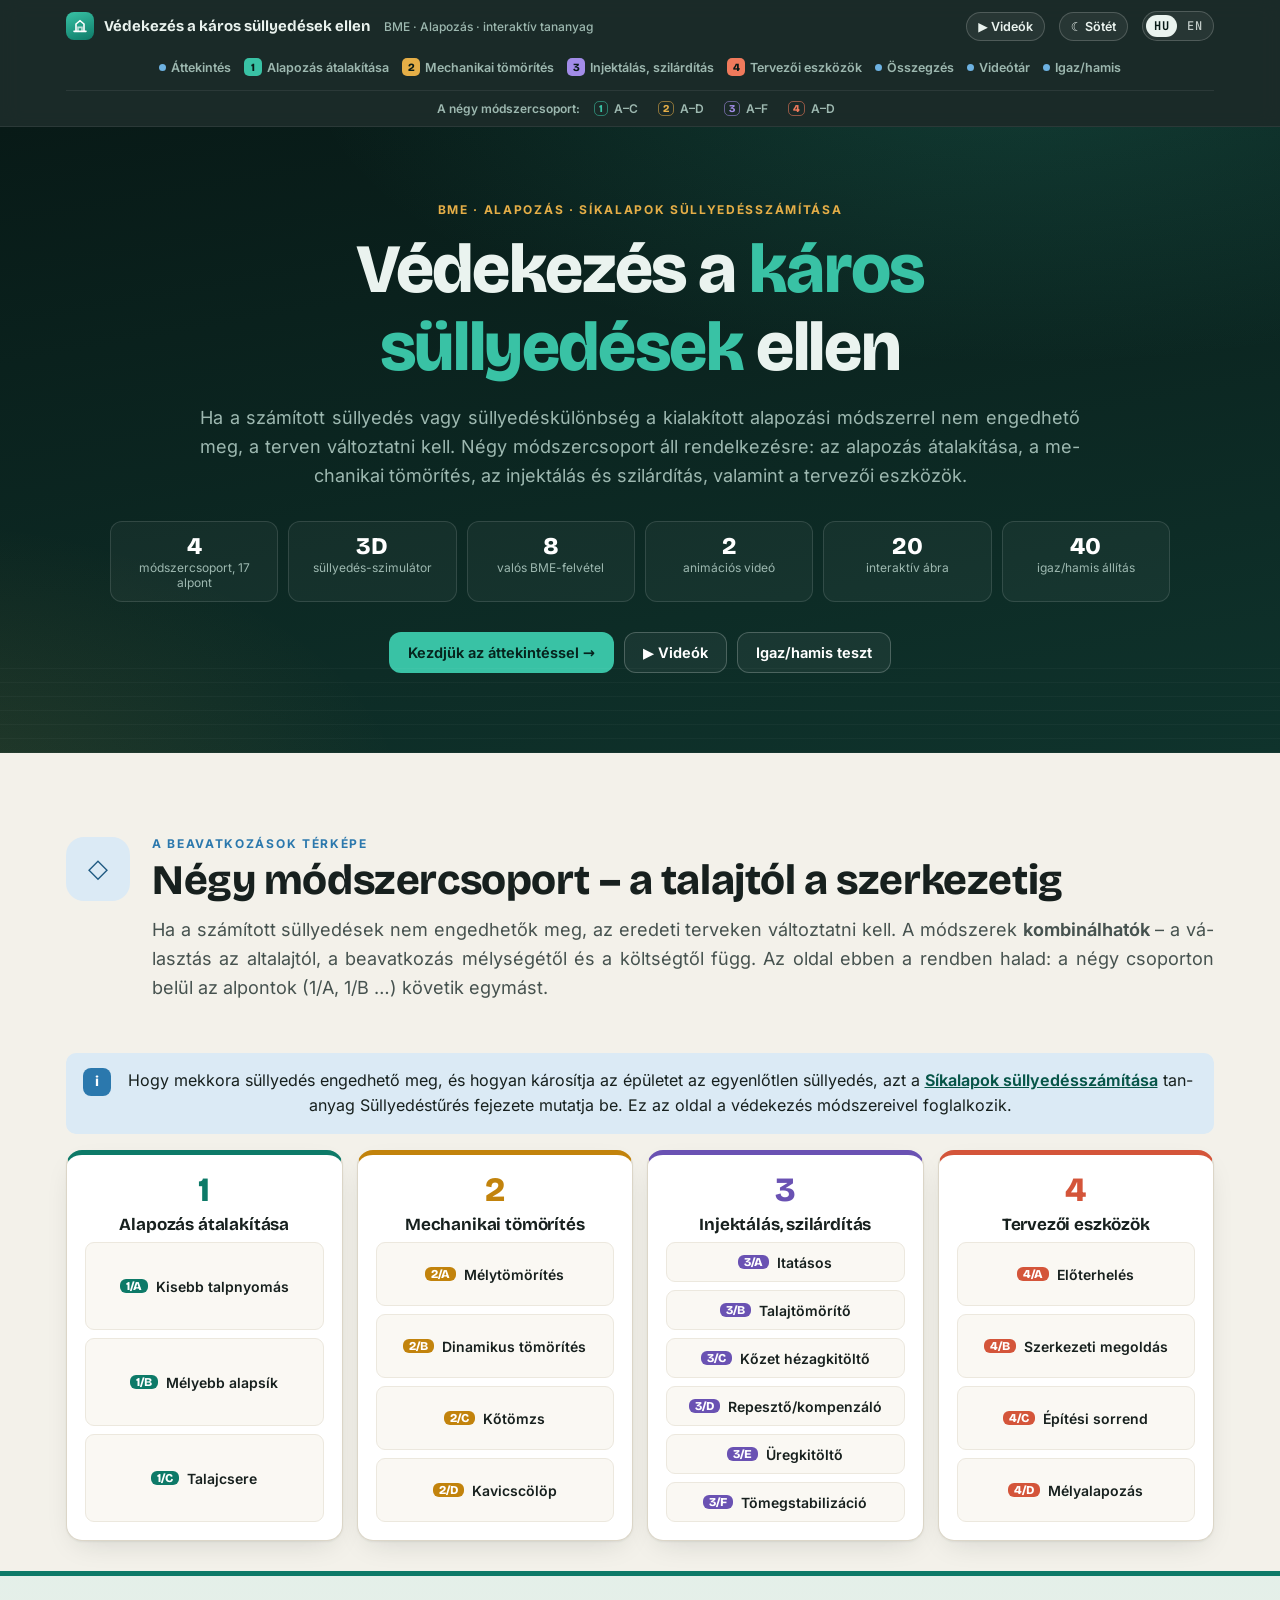
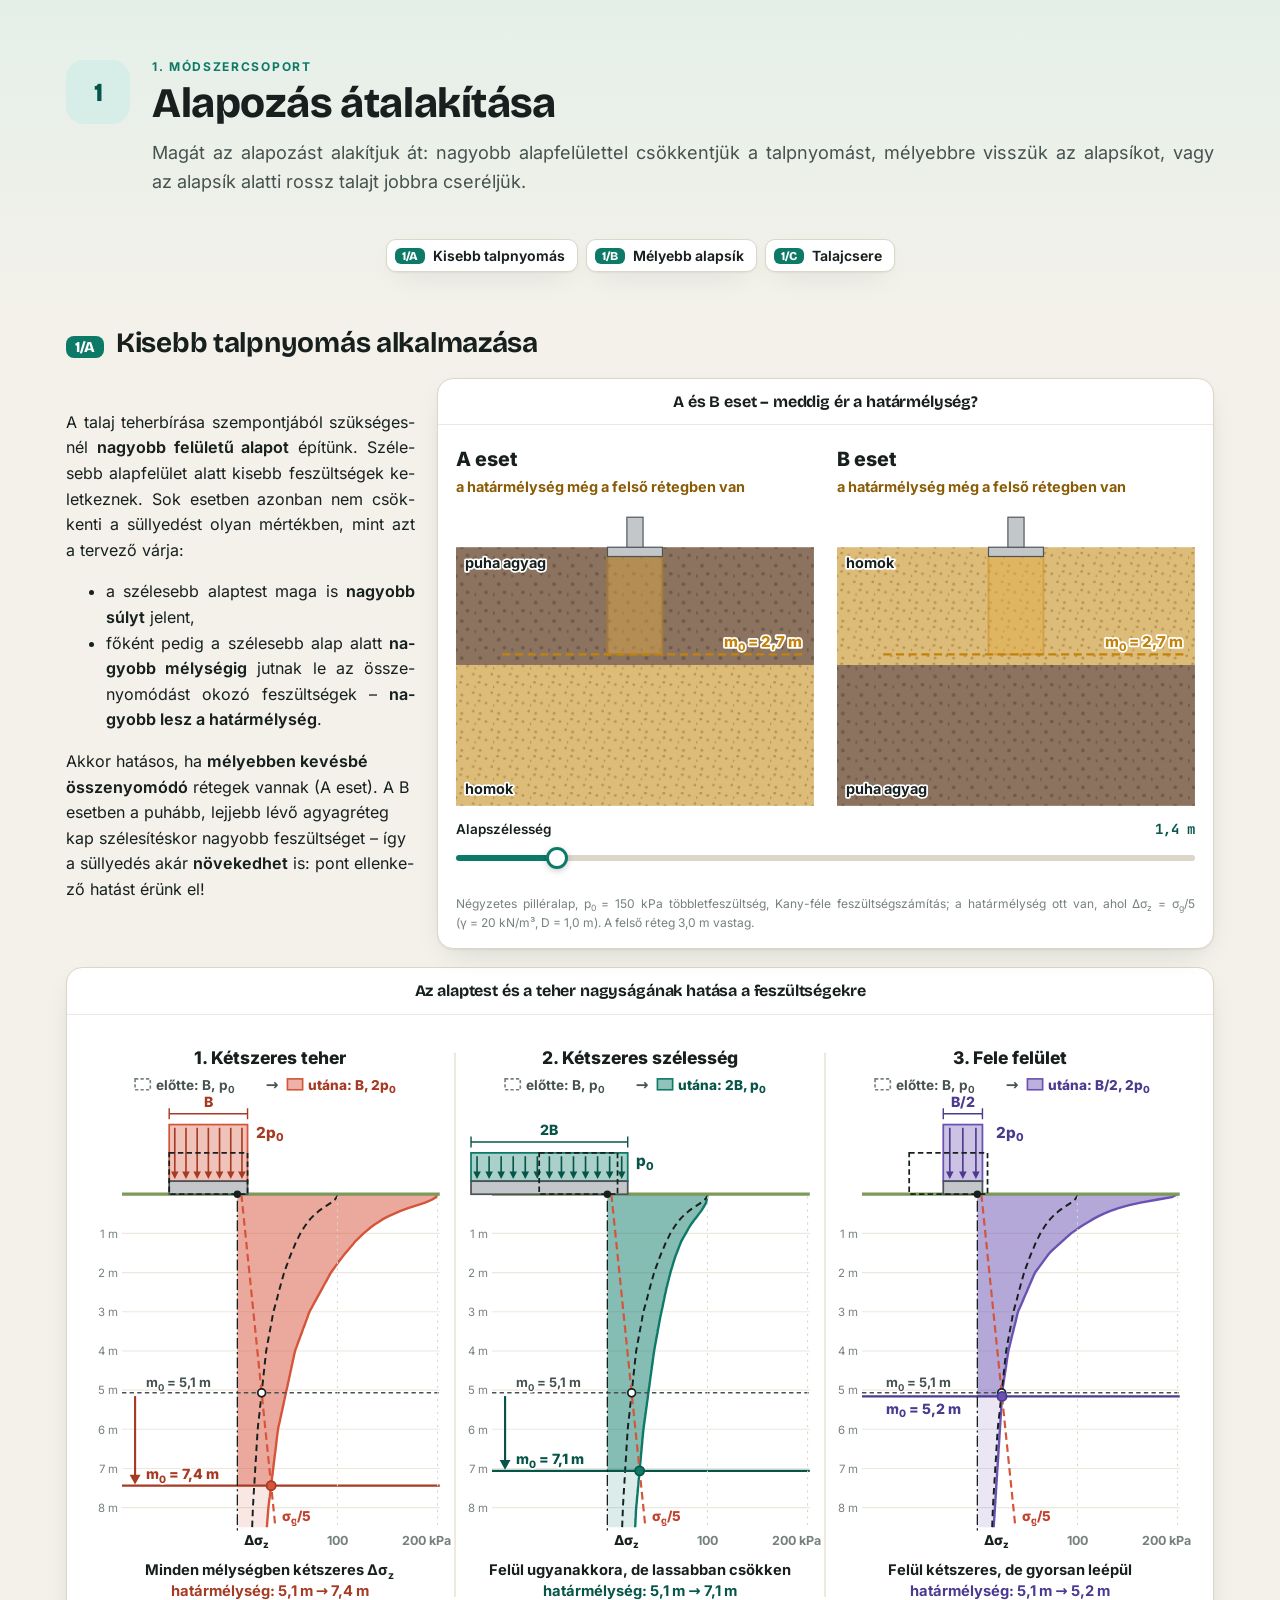
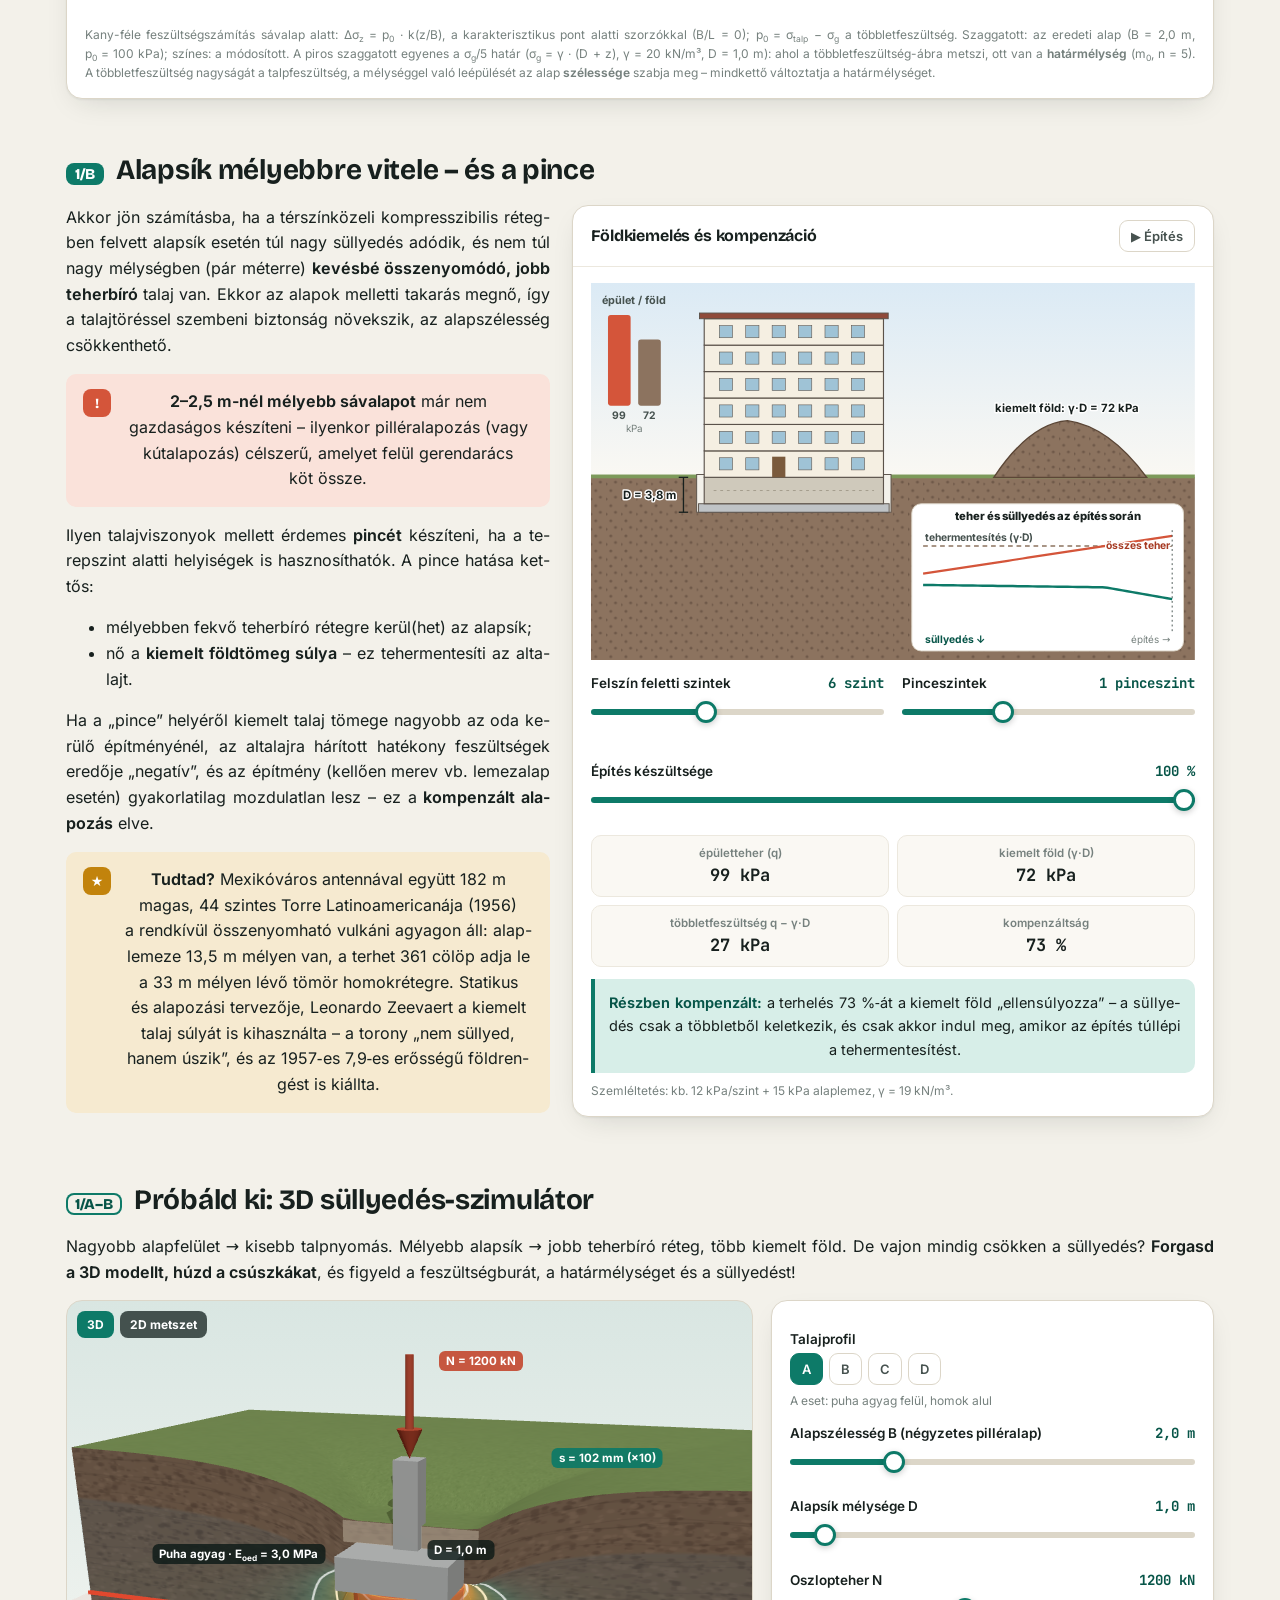
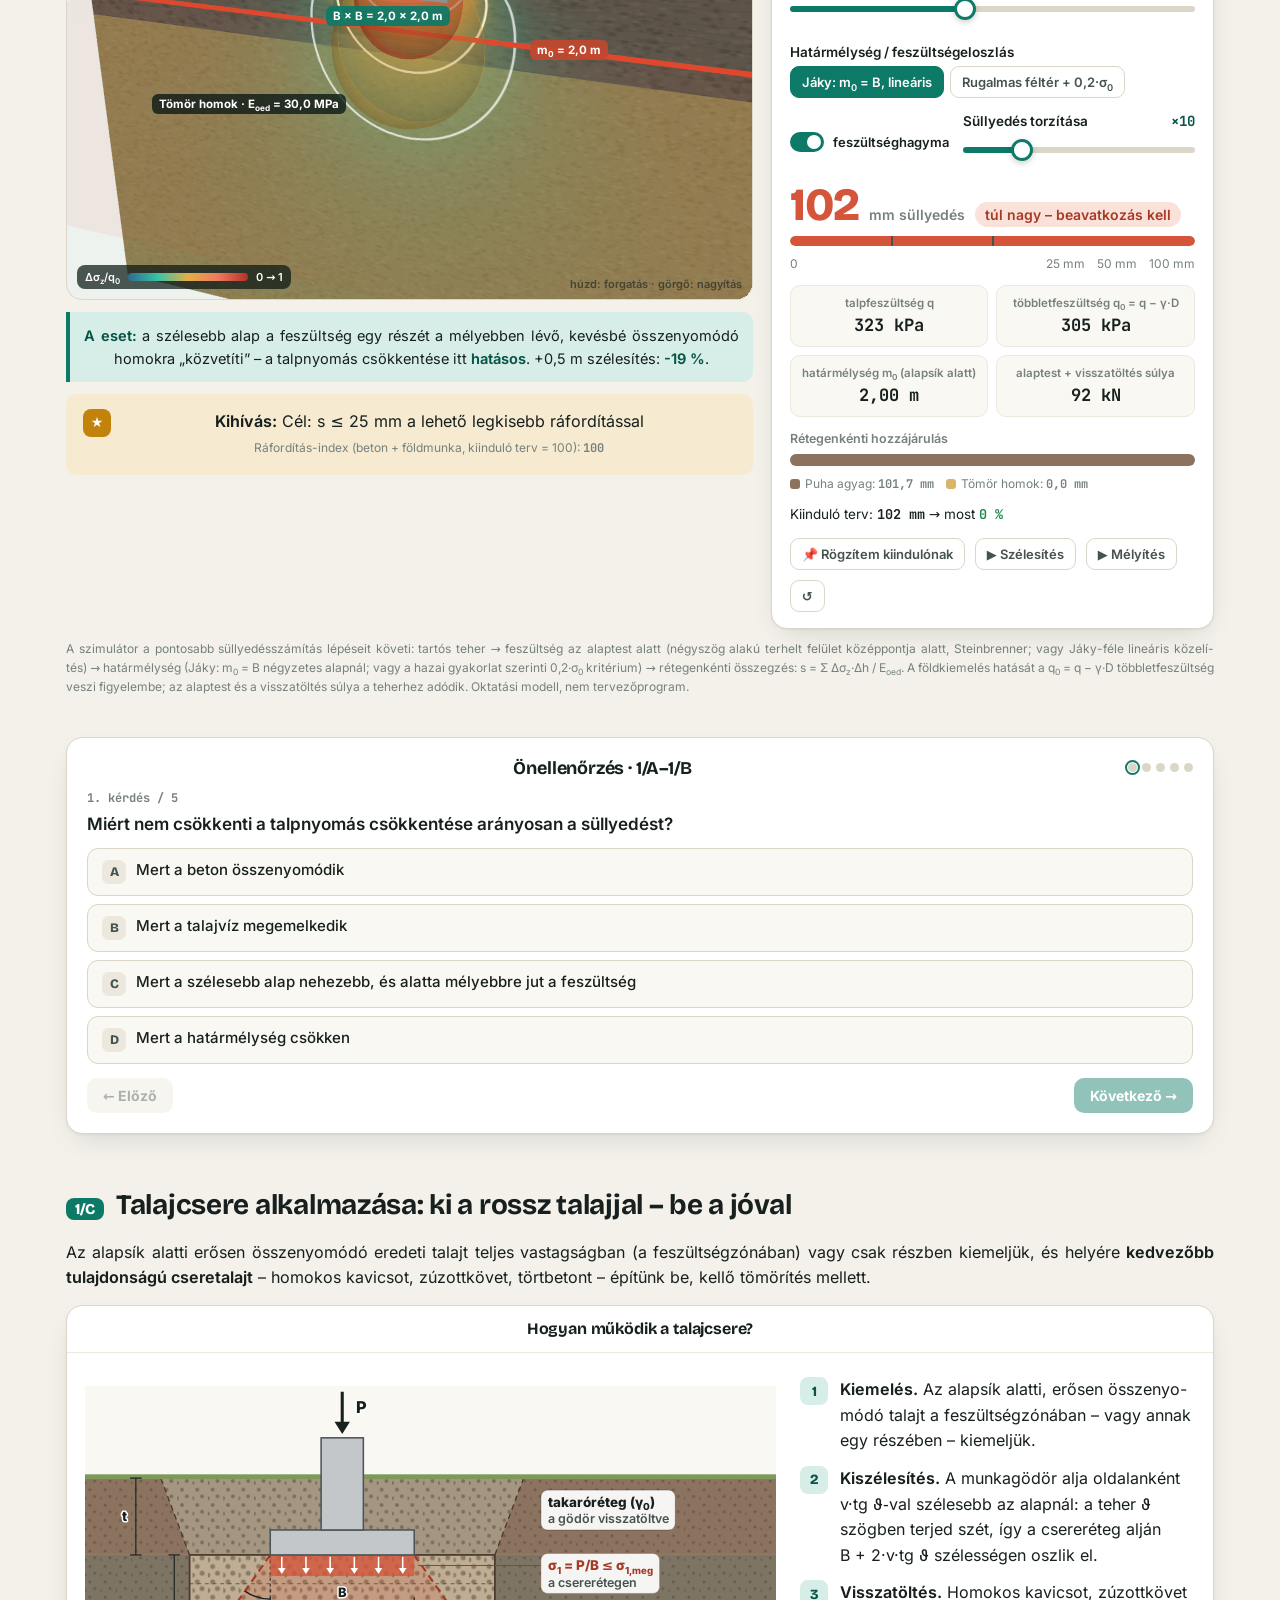
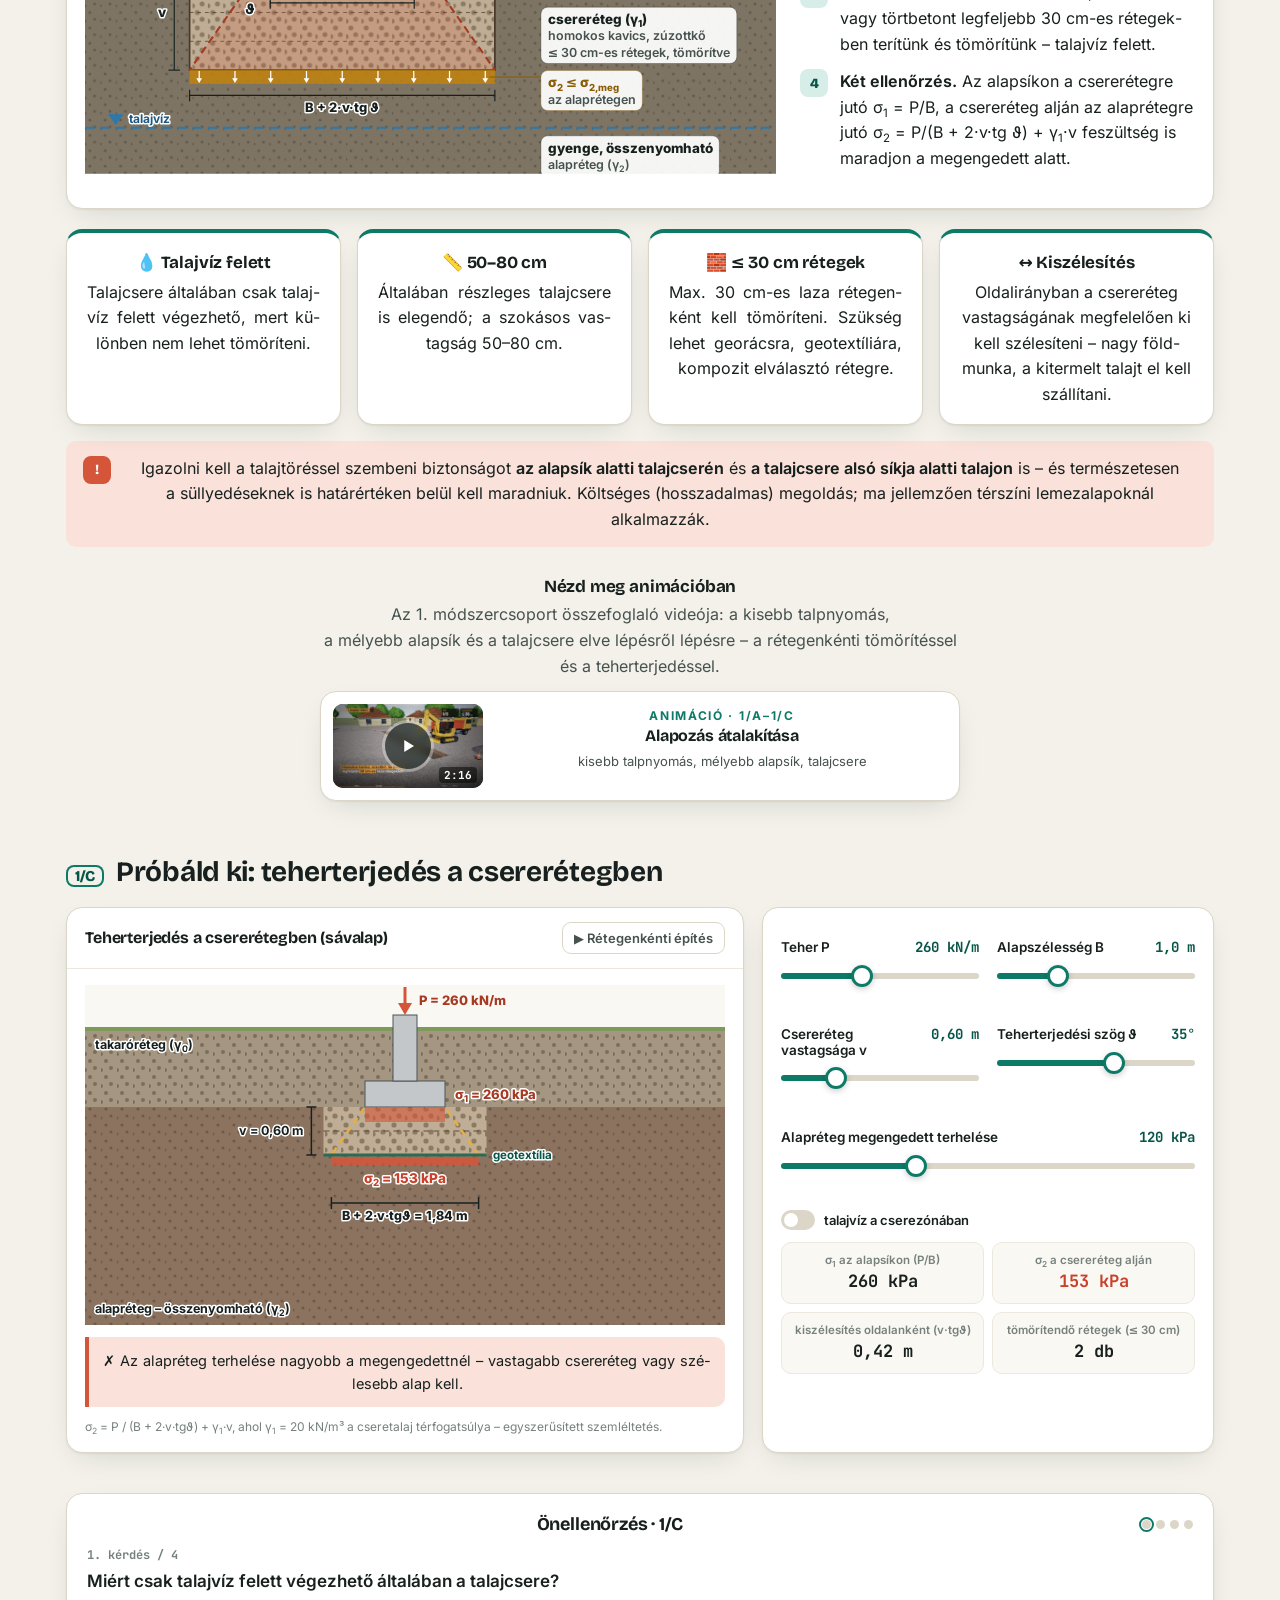
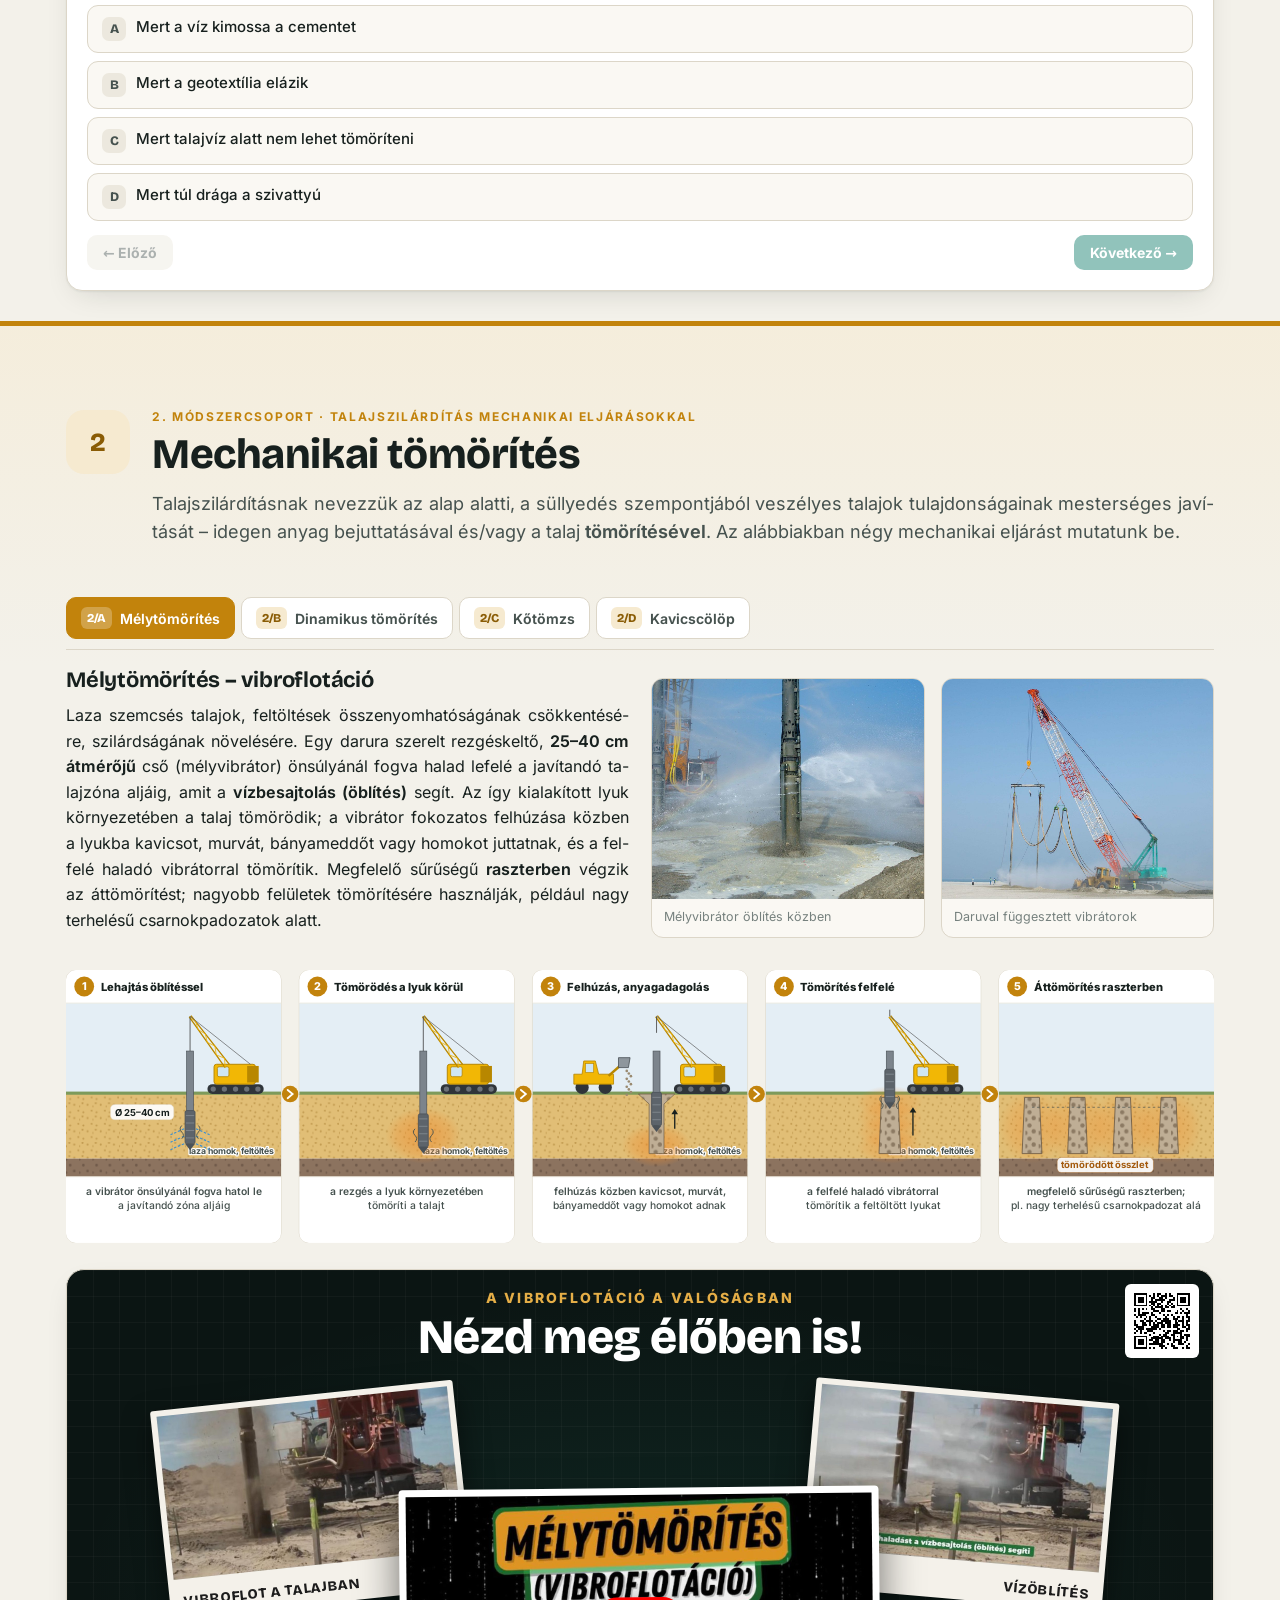
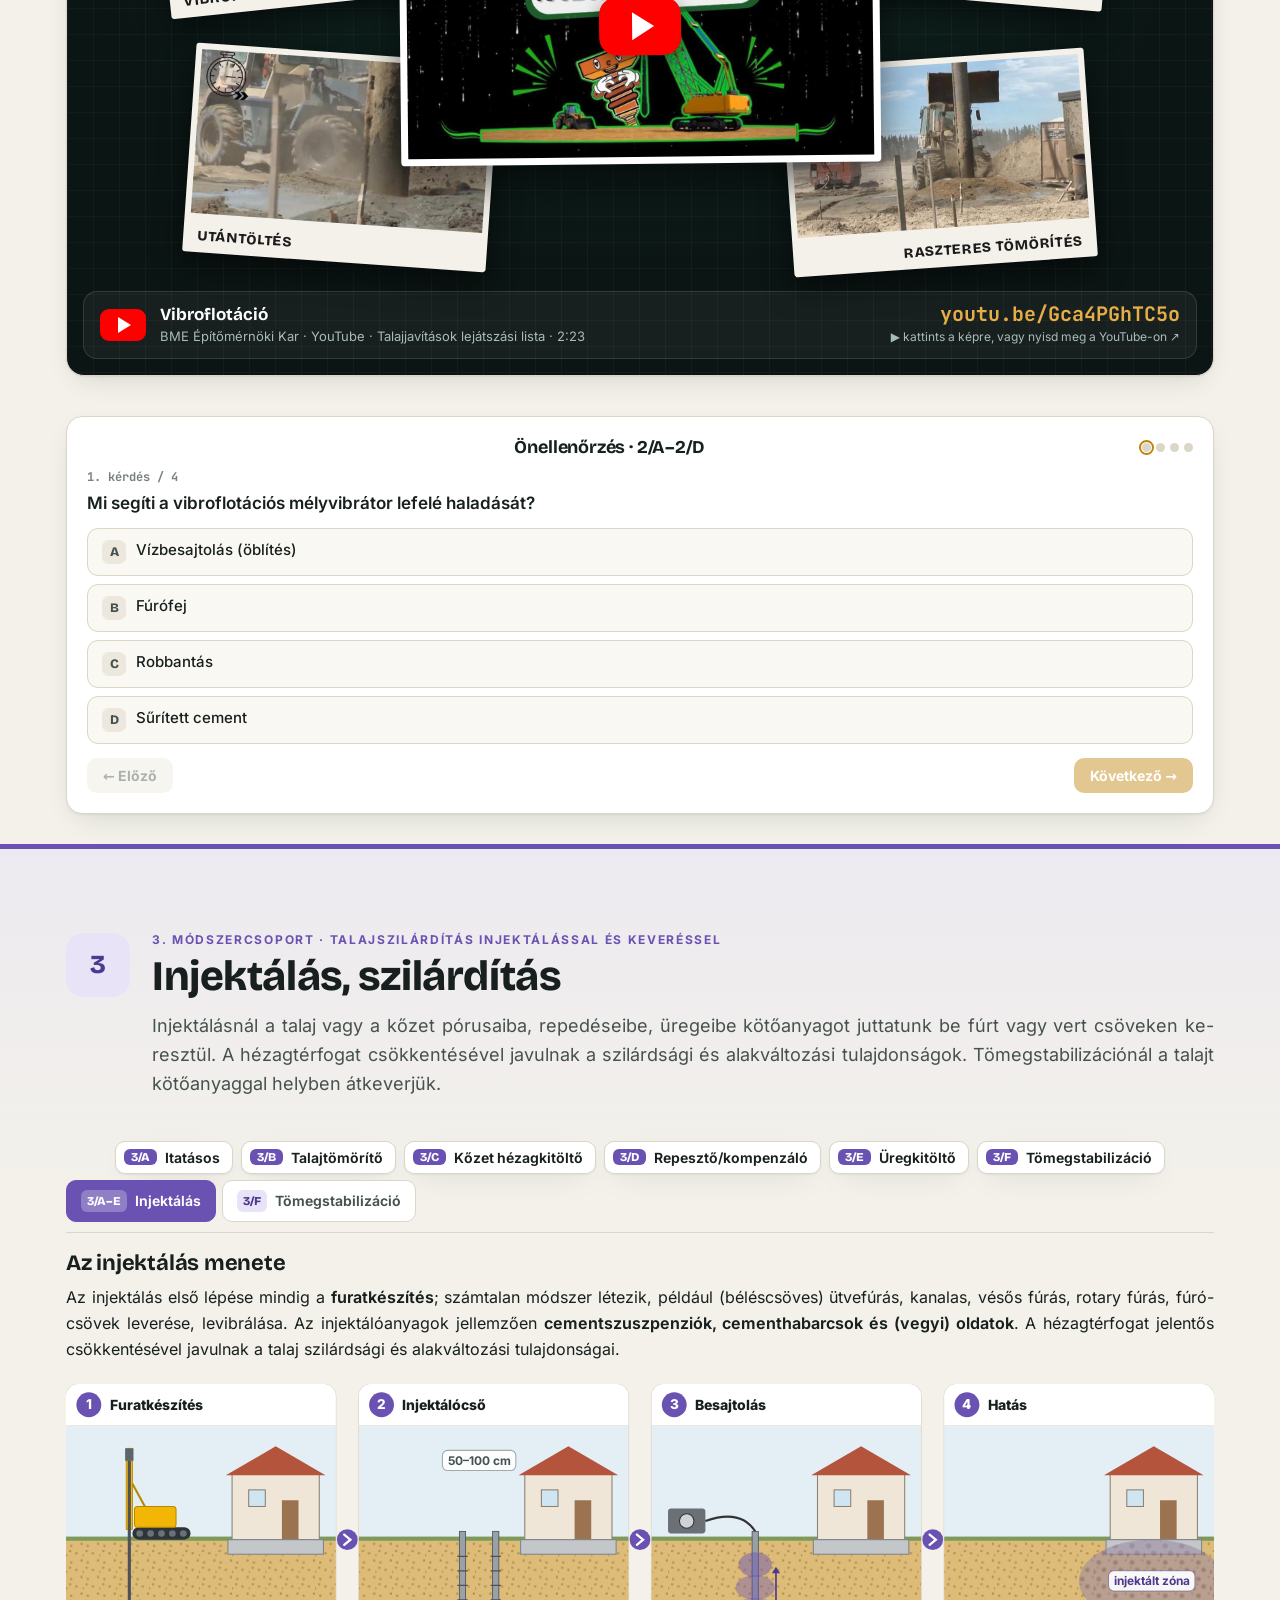
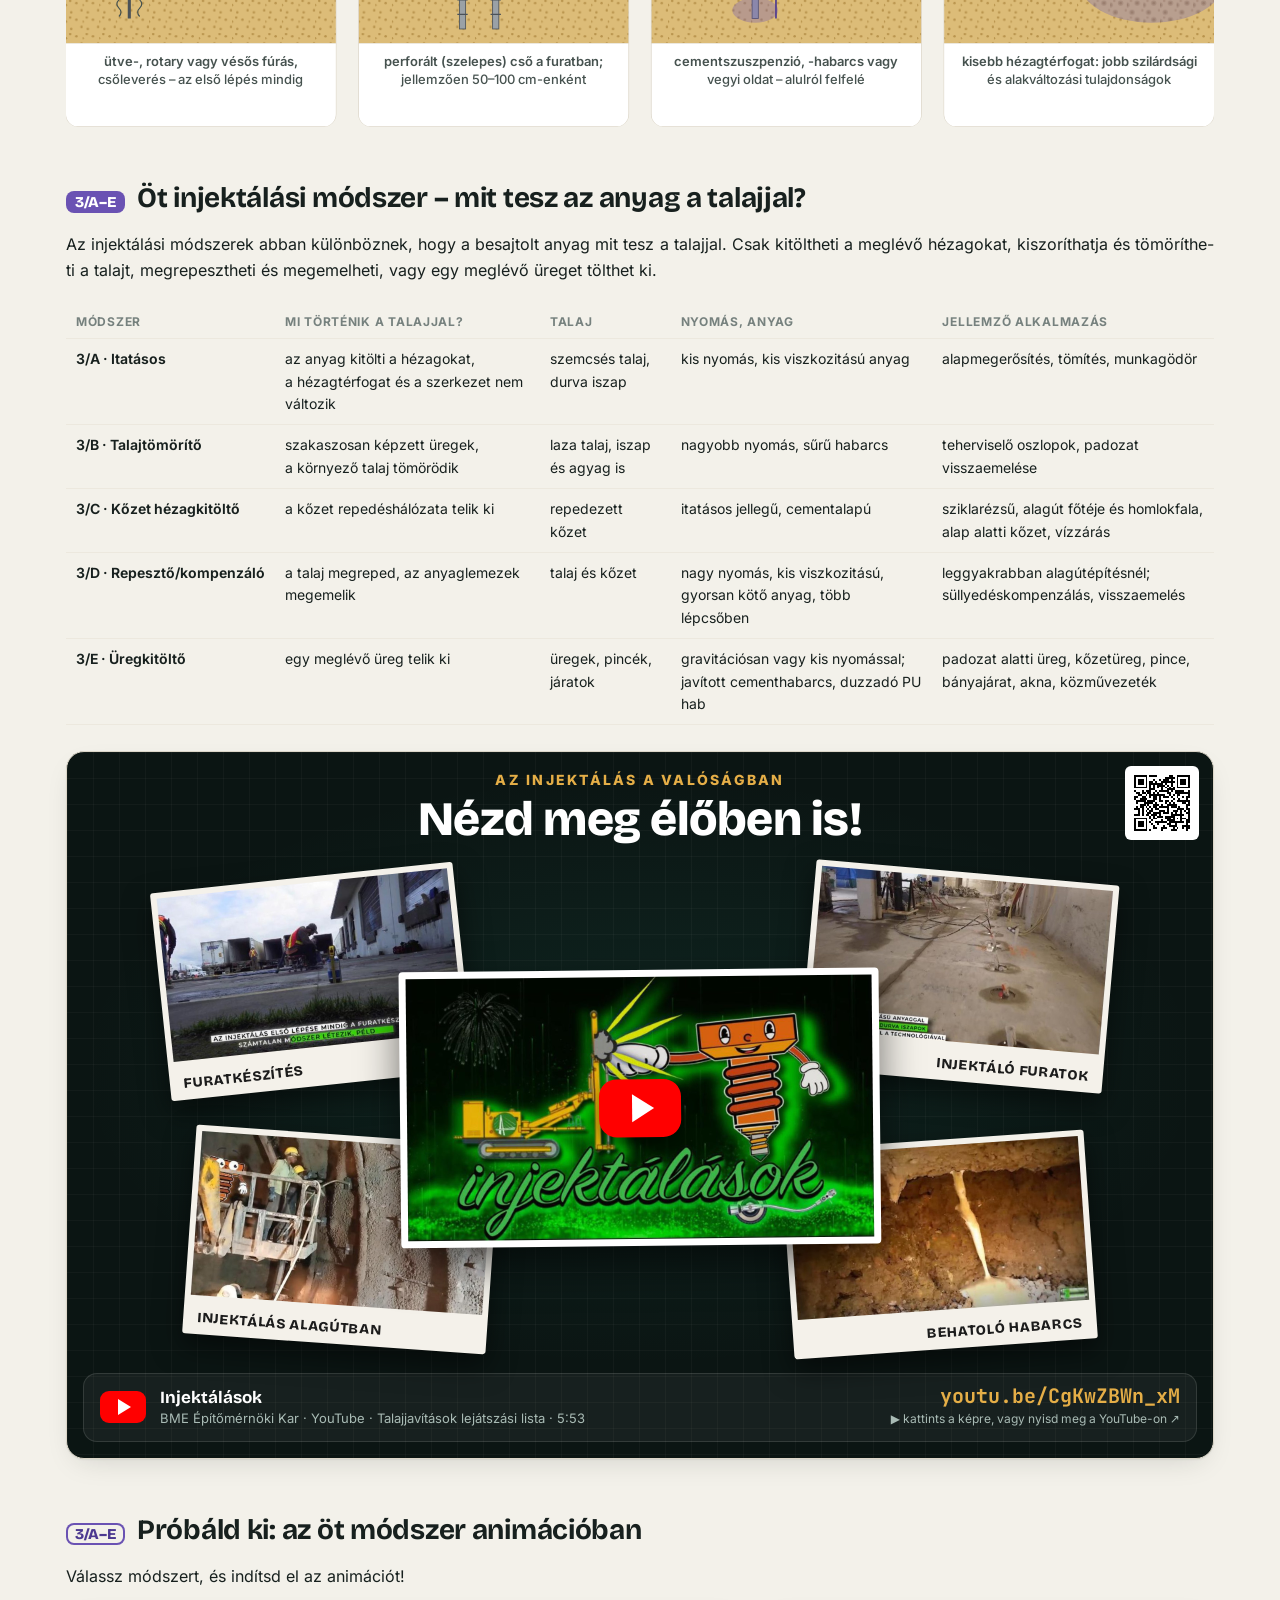
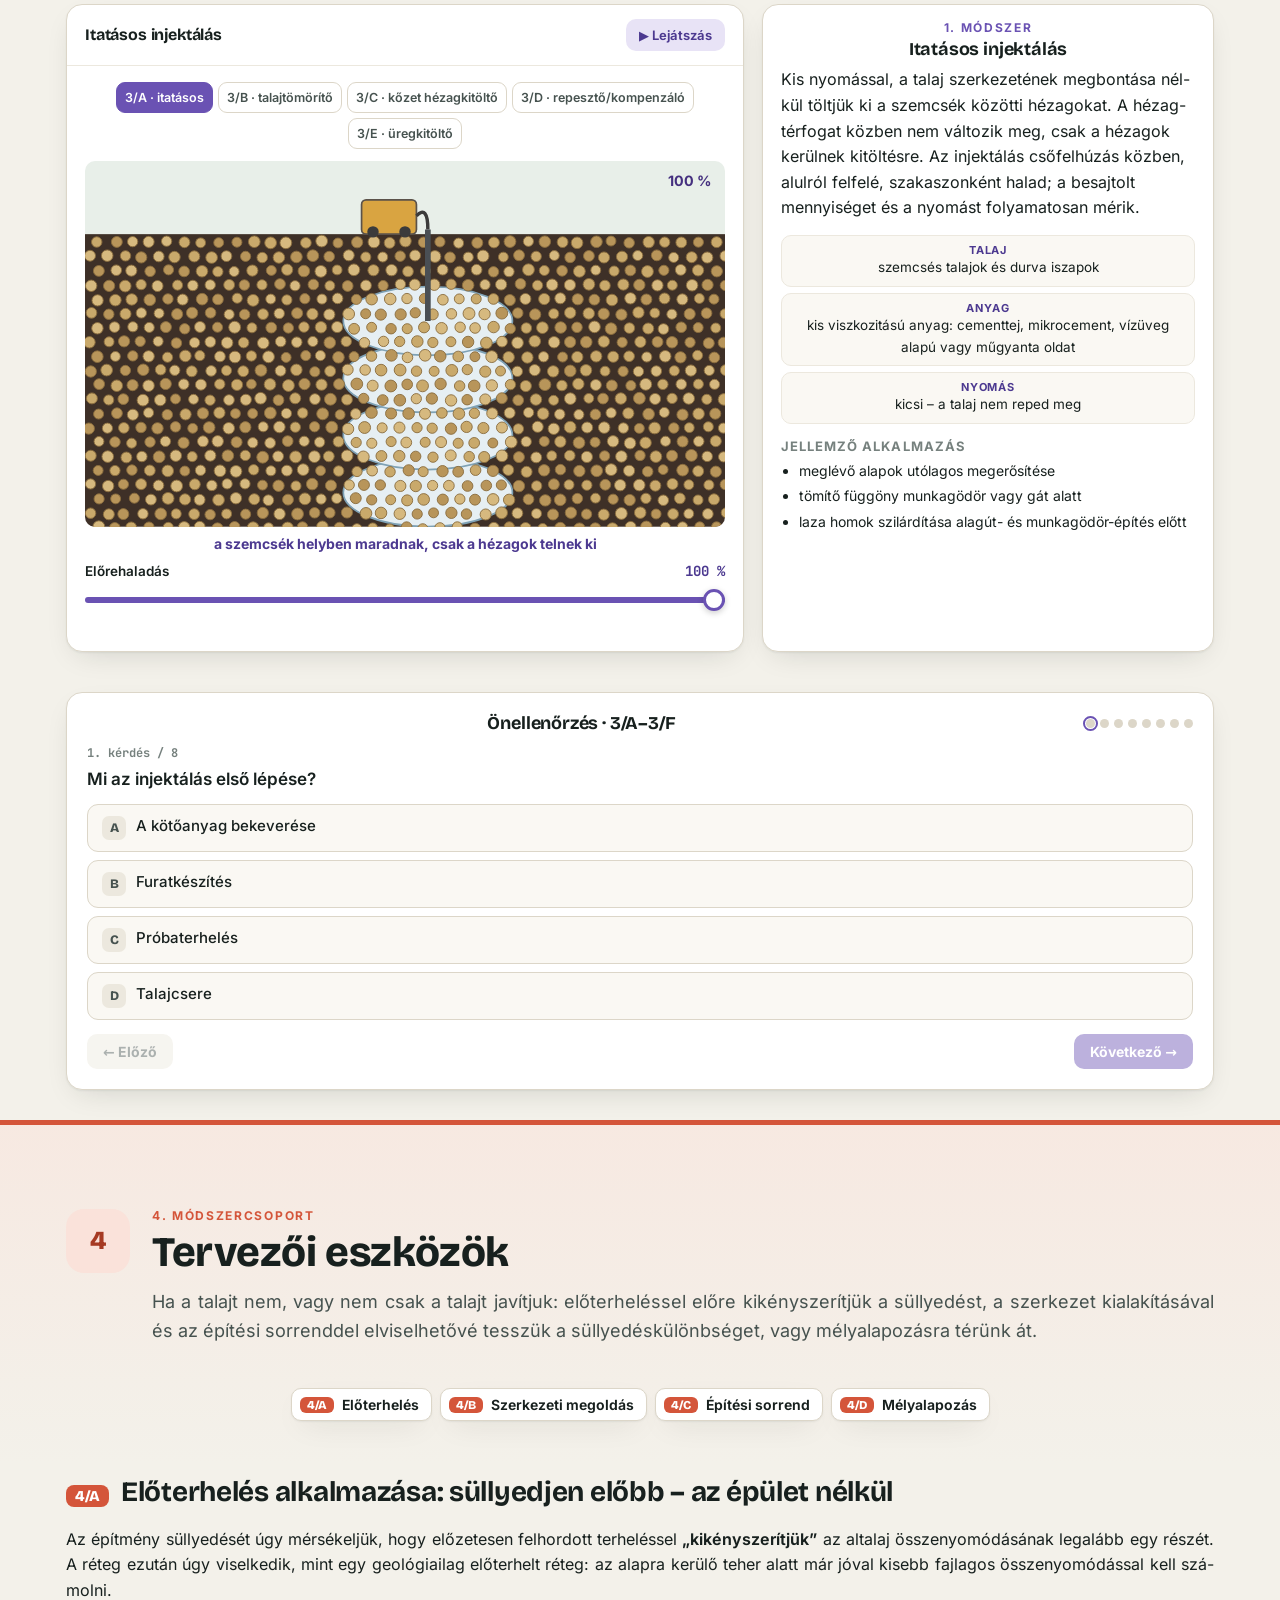
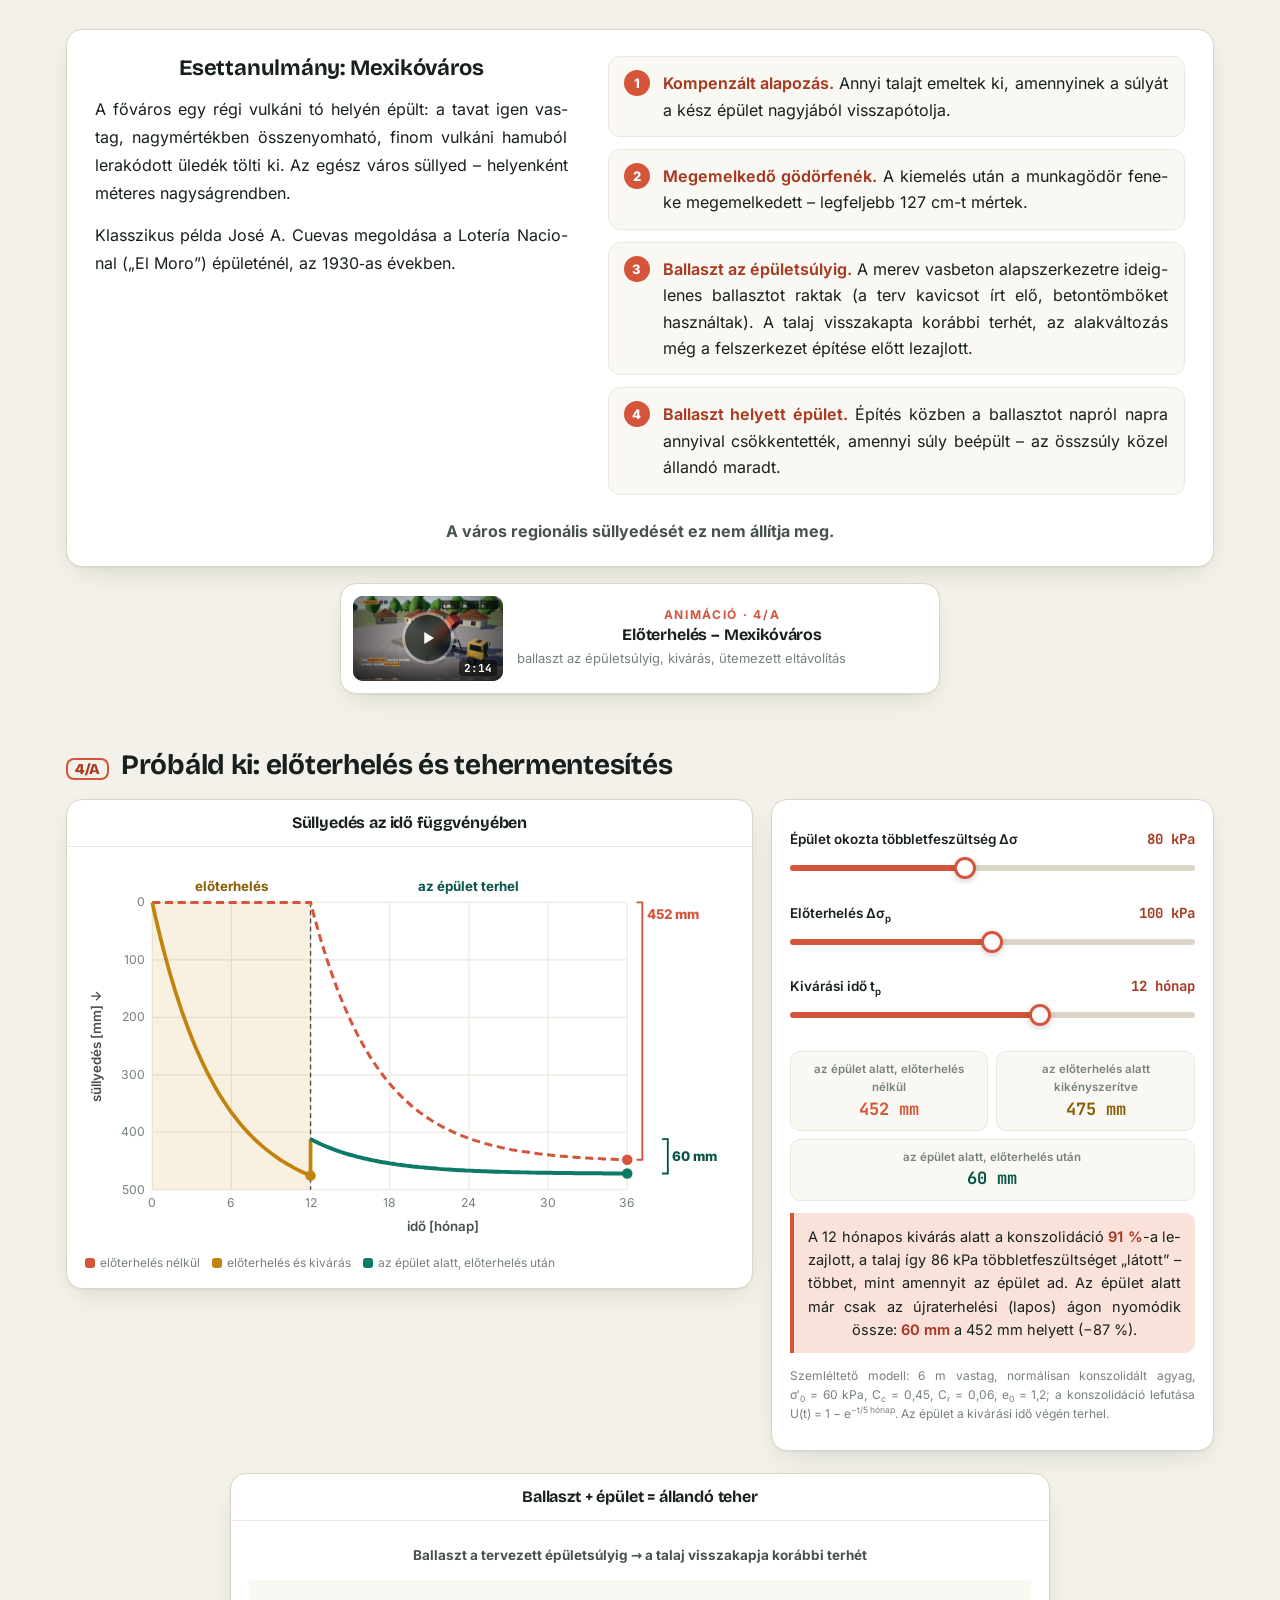
==== commit 5f3e174b: "4/B: settlement-joint panel removed; frame try-it panel alone, centred (HU+EN) Co-Authored-By: Claud" ====
--- a/index.html
+++ b/index.html
@@ -654,6 +654,10 @@
 /* 4/A előterhelés: egyetlen, állítható idő–süllyedés ábra, mellette a kezelők és a magyarázat */
 .plsim{margin-top:4px}
 .plsim .insight{margin-top:12px}
+
+/* 4/D: három felvétel (cölöpalapozás, résfal, jet-grouting) egy sorban */
+.ytgrid.ytpair.yt3{grid-template-columns:repeat(3,minmax(0,280px))}
+@media (max-width:900px){.ytgrid.ytpair.yt3{grid-template-columns:minmax(0,320px)}}
 
 </style>
 <style id="bxt-css">
@@ -1139,12 +1143,9 @@
   <p>A szerkezet merevségének helyes megválasztása: <b>vagy olyan merev</b> legyen, hogy a süllyedéskülönbségekből származó feszültségeket károsodás nélkül elbírja, <b>vagy olyan hajlékony</b>, hogy a süllyedésből származó alakváltozásokat károsodás nélkül kövesse (természetesen az előírt határértékeken belül).</p>
   <p>Süllyedésre gyanús területen lehetőleg <b>statikailag határozott</b> szerkezetet tervezzünk: nincsenek merev kapcsolatok, jelentősebb süllyedéskülönbség esetén a pillérek, gerendák, födémek egymáshoz képest el tudnak fordulni (csuklós kapcsolatok), így nem alakulnak ki többlet-igénybevételek.</p>
   <div class="callout tip"><span class="ci">⚙</span><p><b>Közművek:</b> a tervezetten nagy süllyedést szenvedő építményeknél gondoskodni kell az üzemi vezetékek, közművek megfelelő bekötéséről – <b>ovális nyílás, hajlékony vezeték + védőcső</b>.</p></div>
-  <h4 class="tryh">Próbáld ki: támaszsüllyedés és süllyedési hézag</h4>
-  <div class="twocol tw-top">
+  <h4 class="tryh">Próbáld ki: támaszsüllyedés a keretben</h4>
+  <div class="solo">
     <div class="panel"><div class="ph phcol"><h4>Támaszsüllyedés a keretben</h4><div class="seg" id="frType"><button data-v="rigid" class="on">merev csomópontok</button><button data-v="hinge">csuklós csomópontok</button></div></div><div class="pb"><div id="frSvg"></div><div class="ctl"><label>A jobb pillér süllyedése δ <span class="v" data-for="frD"></span></label><input type="range" id="frD" min="0" max="40" value="18"></div><div class="insight" id="frMsg"></div></div></div>
-    <div>
-      <div class="panel"><div class="ph"><h4>Süllyedési hézag</h4><label class="tgl"><input type="checkbox" id="jtTgl">hézag</label></div><div class="pb"><div id="jtSvg"></div><div class="ctl"><label>Konszolidáció előrehaladása <span class="v" data-for="jtS"></span></label><input type="range" id="jtS" min="0" max="100" value="80"></div><p class="src" style="margin:0">Hosszú, különbözőképpen terhelt épületrészeket célszerű süllyedési hézaggal elválasztani – a hődilatáció miatt eleve szükséges.</p></div></div>
-    </div>
   </div>
 
   <div class="sub-h" id="sorrend"><span class="lt">4/C</span><h3>Helyes építési sorrend</h3></div>
@@ -1160,7 +1161,7 @@
     <div class="card top"><p>Ha a síkalapozás mellett a számítások meg nem engedhető süllyedéseket, süllyedéskülönbségeket jeleznek, a tervezők jelentős része áttér a <b>mélyalapozásra</b> (cölöp, résfal). Sok esetben ez a <b>legegyszerűbb, leggyorsabb és legolcsóbb</b> megoldás.</p></div>
     <div class="card top"><h4>Mélyalapozás részletesen</h4><p>CFA-cölöp, csavart, fúrt és előregyártott cölöpök, mikrocölöp, jet-grouting, mélykeverés, résfal, kút- és szekrényalapozás – a <a href="https://melyalapozasok.vercel.app" target="_blank" rel="noopener">Mélyalapozások</a> interaktív tananyagban, 3D cölöpépítővel. Valós felvételen:</p></div>
   </div>
-  <div class="ytgrid ytpair" style="margin-top:16px"><button data-ytm="c3vKfjgqJdA"></button><button data-ytm="MPjXIhchN-w"></button></div>
+  <div class="ytgrid ytpair yt3" style="margin-top:16px"><button data-ytm="c3vKfjgqJdA"></button><button data-ytm="f_41-sJhGK8"></button><button data-ytm="MPjXIhchN-w"></button></div>
   <div class="quiz" id="q8"><div class="qh"><h4>Önellenőrzés · 4/B–4/D</h4><div class="dots"></div></div></div>
 </div></section>
 
@@ -2094,21 +2095,6 @@
   window.U.seg('frType', v => { rigid = v === 'rigid'; draw(); }); bindR(['frD'], draw); draw();
 })();
 
-/* ---------- süllyedési hézag ---------- */
-(function joint() {
-  const host = $('#jtSvg'); if (!host) return; let j = false;
-  const draw = () => {
-    const u = rv('jtS') / 100; out('jtS', pct(u * 100)); const W = 600, Hh = 270, gy = 210; const s = svg(host, W, Hh); pat(s); SV('rect', { x: 0, y: gy, width: W, height: Hh - gy, fill: 'url(#pClay)' }, s); SV('text', { x: 12, y: Hh - 10, text: 'összenyomható agyag', 'font-size': 12.5, 'font-weight': 700, class: 'hl' }, s);
-    const sT = 40 * u, sL = 10 * u; // magas rész többet süllyed
-    if (j) { SV('rect', { x: 120, y: gy - 170 + sT, width: 180, height: 170, fill: '#f5efe2', stroke: '#5b524a', 'stroke-width': 2 }, s); SV('rect', { x: 306, y: gy - 70 + sL, width: 200, height: 70, fill: '#f5efe2', stroke: '#5b524a', 'stroke-width': 2 }, s); SV('line', { x1: 303, x2: 303, y1: gy - 175, y2: gy + 6, stroke: '#2b78ad', 'stroke-width': 2, 'stroke-dasharray': '5 4' }, s); SV('text', { x: 310, y: gy - 150, text: 'süllyedési hézag', 'font-size': 12, 'font-weight': 700, fill: '#2b78ad' }, s); }
-    else { const pts = `120,${gy - 170 + sT} 300,${gy - 170 + sT} 300,${gy - 70 + sT * .7} 506,${gy - 70 + sL} 506,${gy + sL} 300,${gy + sT * .7} 120,${gy + sT}`; SV('polygon', { points: pts, fill: '#f5efe2', stroke: '#5b524a', 'stroke-width': 2 }, s); if (u > .25) { SV('path', { d: `M300,${gy - 70 + sT * .7} l14,${10 + u * 6} l-6,${8} l16,${12 + u * 10} l-6,${10} l12,${12}`, stroke: u > .6 ? '#b5302a' : '#3b2f28', 'stroke-width': 1.5 + u * 3, fill: 'none' }, s); SV('text', { x: 330, y: gy - 92, text: 'repedés a csatlakozásnál', 'font-size': 12, 'font-weight': 700, fill: '#b5302a' }, s); } }
-    for (let k = 0; k < 4; k++) for (let i = 0; i < 4; i++) SV('rect', { x: 140 + i * 40, y: gy - 155 + k * 40 + sT, width: 16, height: 18, fill: '#9fc3d6' }, s);
-    for (let i = 0; i < 4; i++) SV('rect', { x: 330 + i * 44, y: gy - 52 + sL, width: 18, height: 18, fill: '#9fc3d6' }, s);
-    SV('text', { x: 130, y: 22, text: 'magas, nehéz épületrész', 'font-size': 12, 'font-weight': 700, fill: 'var(--ink2)' }, s); SV('text', { x: 360, y: 22, text: 'alacsony, könnyű rész', 'font-size': 12, 'font-weight': 700, fill: 'var(--ink2)' }, s);
-  };
-  $('#jtTgl').addEventListener('change', e => { j = e.target.checked; draw(); }); bindR(['jtS'], draw); draw();
-})();
-
 /* ---------- g) építési ütem telített agyagon ---------- */
 (function pace() {
   const host = $('#paSvg'); if (!host) return;
@@ -2490,7 +2476,7 @@
 (function () {
   const { $, $$ } = window.U;
   // a felhasznált videók adatai (cím, hossz, lejátszási lista, a polaroidok feliratai)
-  const LIST_TJ = 'PLiAsGexXzYoLJnR9HUPPN85cACUQXJhYj', LIST_C = 'PLiAsGexXzYoJk3IiDC5YBCNSs0_YQFXXA';
+  const LIST_TJ = 'PLiAsGexXzYoLJnR9HUPPN85cACUQXJhYj', LIST_C = 'PLiAsGexXzYoJk3IiDC5YBCNSs0_YQFXXA', LIST_BT = 'PLiAsGexXzYoLoUK4uIoeIHjowjrmQH1Tc';
   const YT = {
     '8Zcv7ktWD68': { title: 'Talajjavítások', dur: '2:36', playlist: 'Talajjavítások', list: LIST_TJ, kick: 'A talajjavítások áttekintése', tech: 'Talajjavítások', caps: ['Mélytömörítés', 'Vibrátorfej kavicsban', 'Talajjavítási módszerek', 'Dinamikus tömörítés'] },
     Gca4PGhTC5o: { title: 'Vibroflotáció', dur: '2:23', playlist: 'Talajjavítások', list: LIST_TJ, kick: 'A vibroflotáció a valóságban', tech: 'Vibroflotáció', caps: ['Vibroflot a talajban', 'Vízöblítés', 'Utántöltés', 'Raszteres tömörítés'] },
@@ -2499,6 +2485,7 @@
     CgKwZBWn_xM: { title: 'Injektálások', dur: '5:53', playlist: 'Talajjavítások', list: LIST_TJ, kick: 'Az injektálás a valóságban', tech: 'Injektálás', caps: ['Furatkészítés', 'Injektáló furatok', 'Injektálás alagútban', 'Behatoló habarcs'] },
     wh31VB1fY_8: { title: 'Mélykeverés', dur: '5:52', playlist: 'Talajjavítások', list: LIST_TJ, kick: 'A mélykeverés és a tömegstabilizáció a valóságban', tech: 'Mélykeverés, tömegstabilizáció', caps: ['Keverés a part mentén', 'Kiemelt keverőszár', 'Keverőmarós fal', 'Tömegstabilizáció'] },
     'MPjXIhchN-w': { title: 'Jet-grouting', dur: '4:27', playlist: 'Talajjavítások', list: LIST_TJ, kick: 'A jet-grouting a valóságban', tech: 'Jet-grouting', caps: ['Foghíjtelek', 'Fúrás a gödörben', 'Visszafolyó iszap', 'Feltárt jet-oszlopok'] },
+    'f_41-sJhGK8': { title: 'Résfalazás', dur: '4:59', playlist: 'Befogott támszerkezetek', list: LIST_BT, kick: 'A résfalazás a valóságban', tech: 'Résfal', caps: ['Résfalas munkaterület', 'Réskanál', 'Vasalókosár', 'Betonozás'] },
     c3vKfjgqJdA: { title: 'Cölöpalapozások rendszerezése', dur: '2:32', playlist: 'Cölöpalapozások', list: LIST_C, kick: 'A cölöpözési technológiák áttekintése', tech: 'Cölöpalapozások', caps: ['Teherviselő oszlop', 'CFA-spirál', 'Nagyátmérőjű fúrt', 'Franki-hagymák'] },
   };
   window.YT = YT;
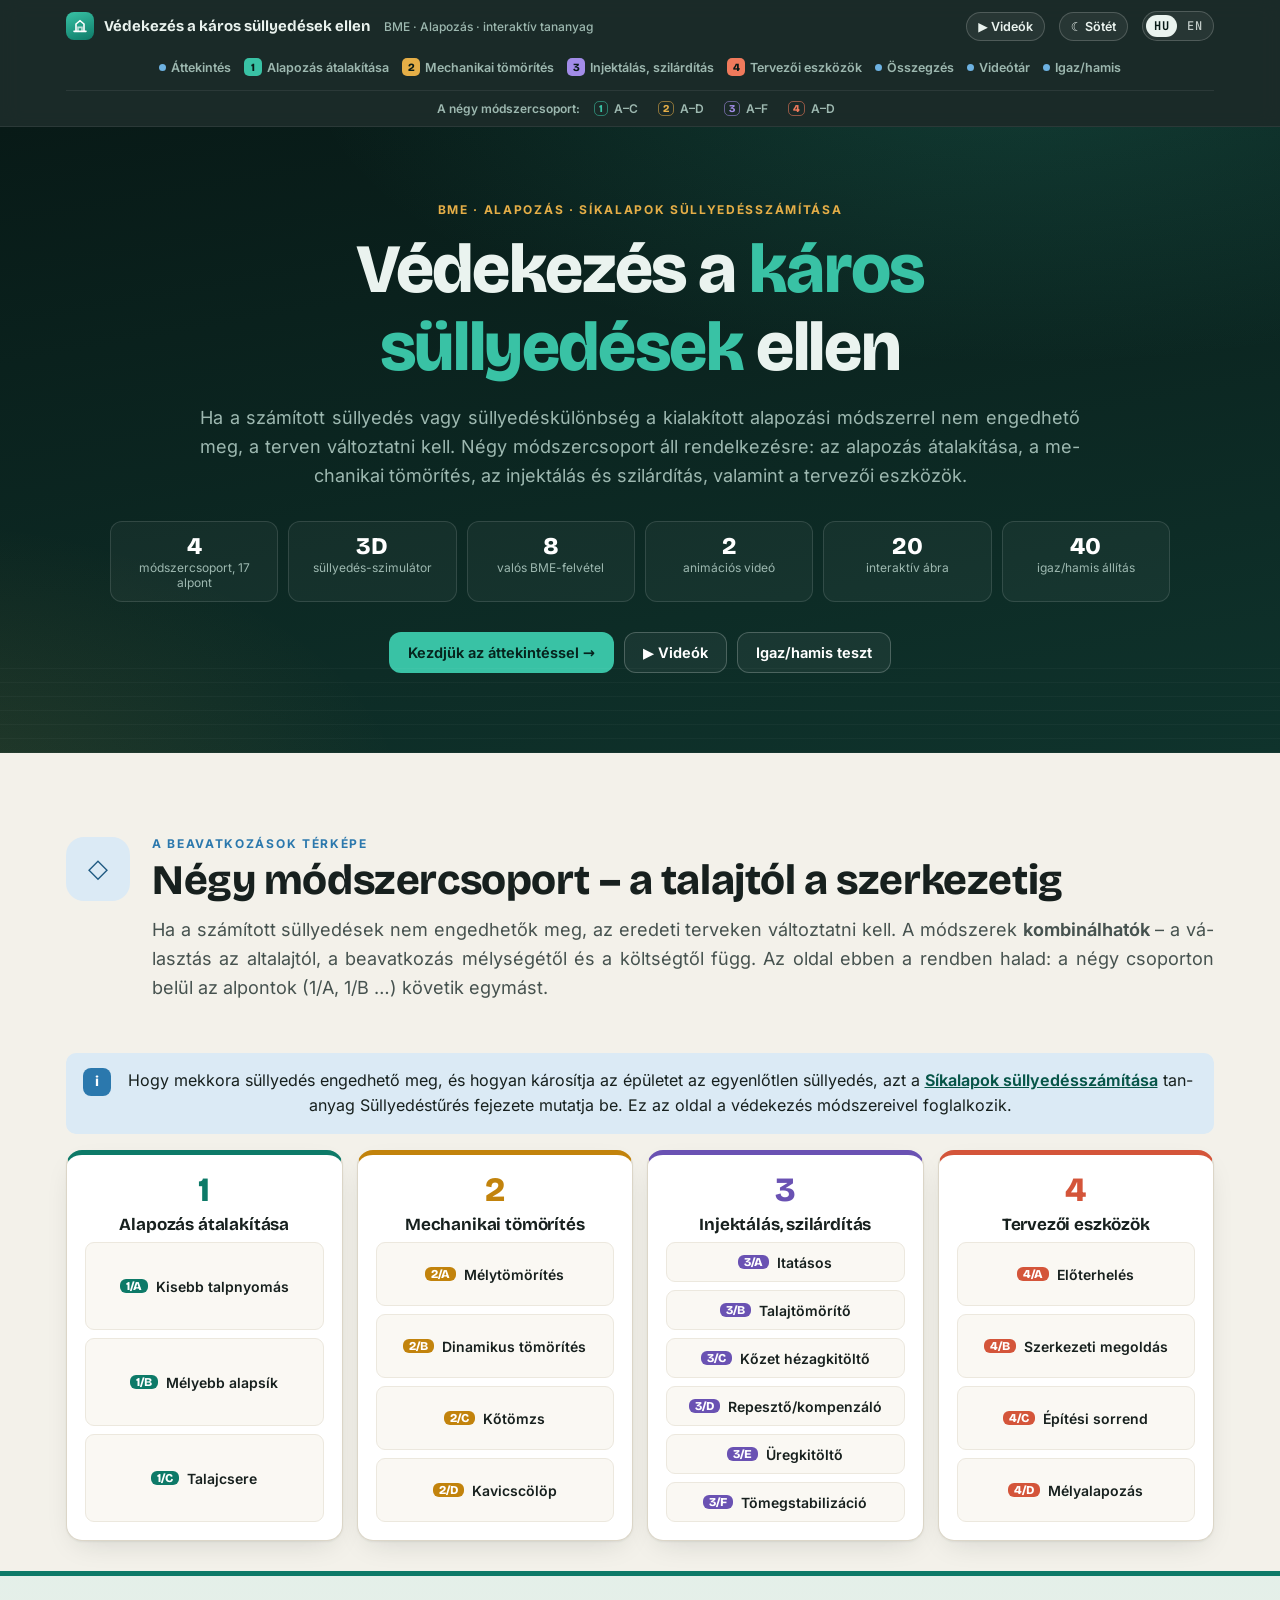
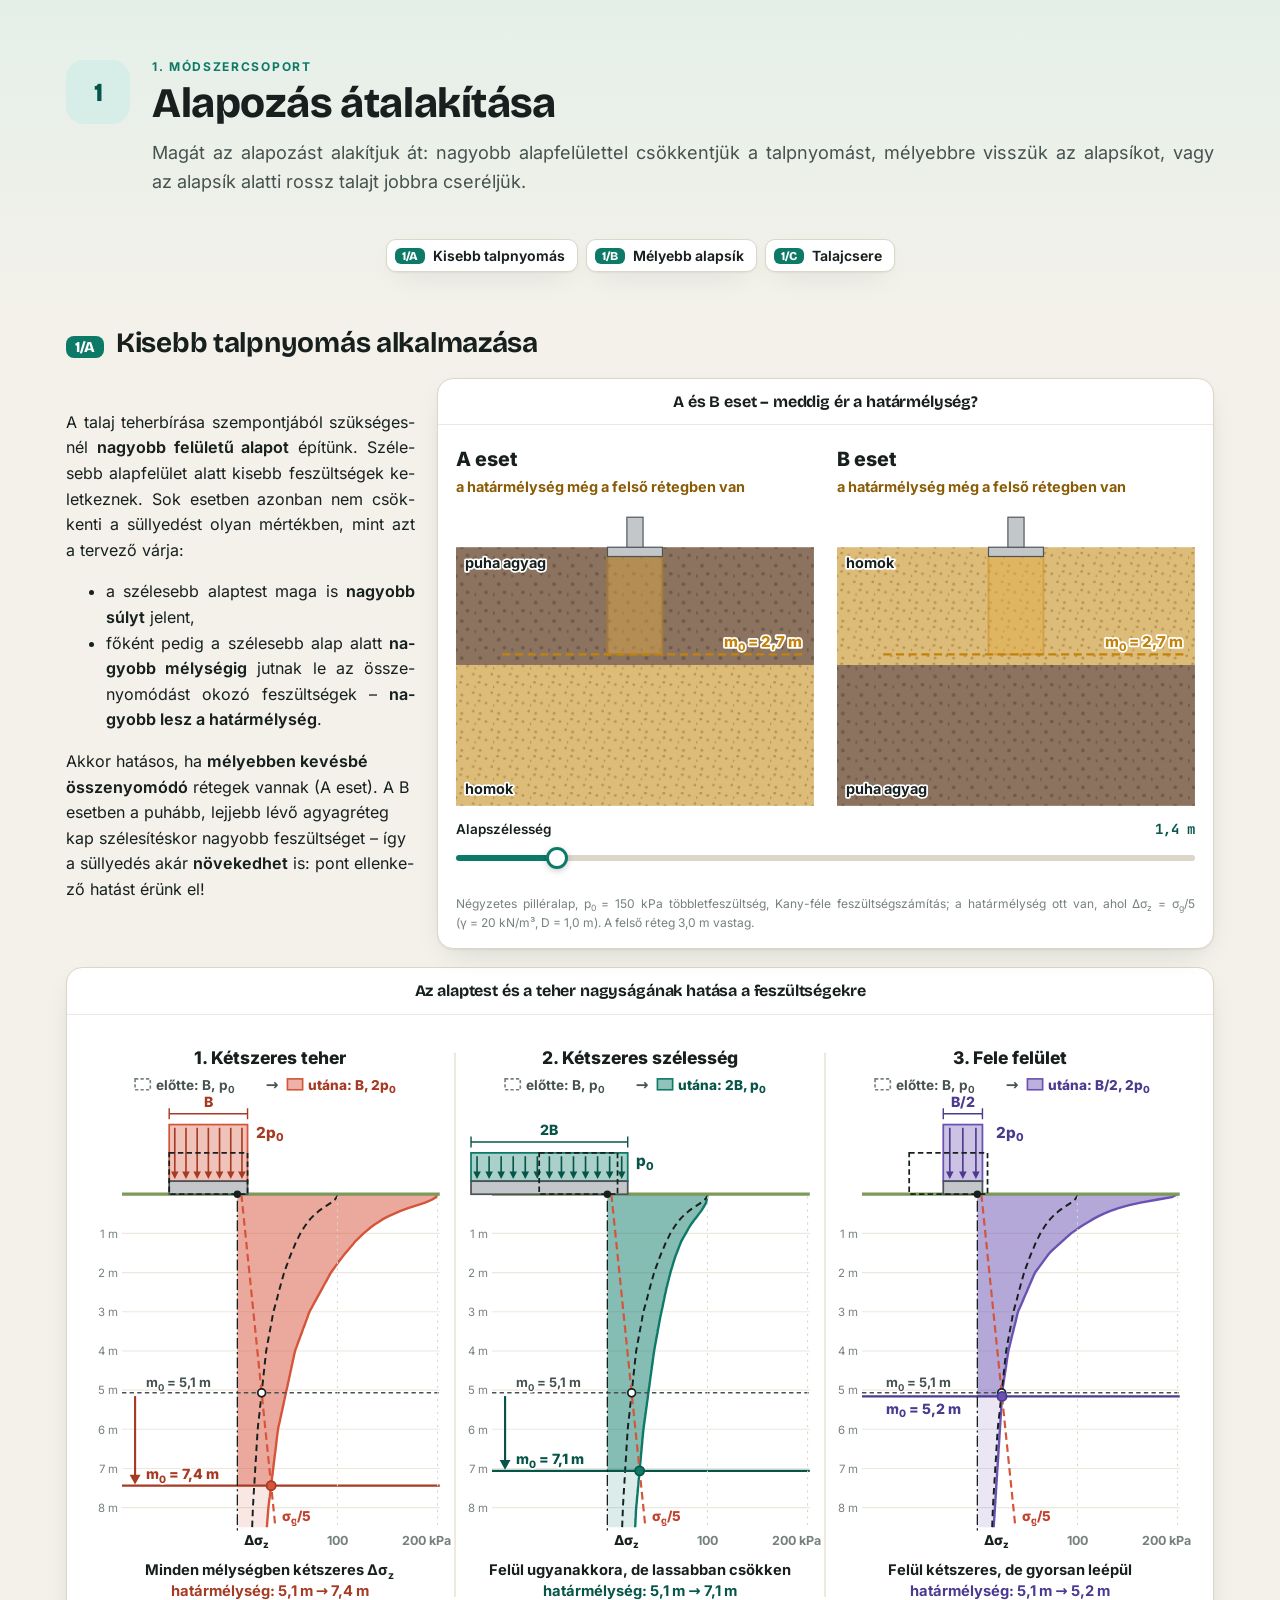
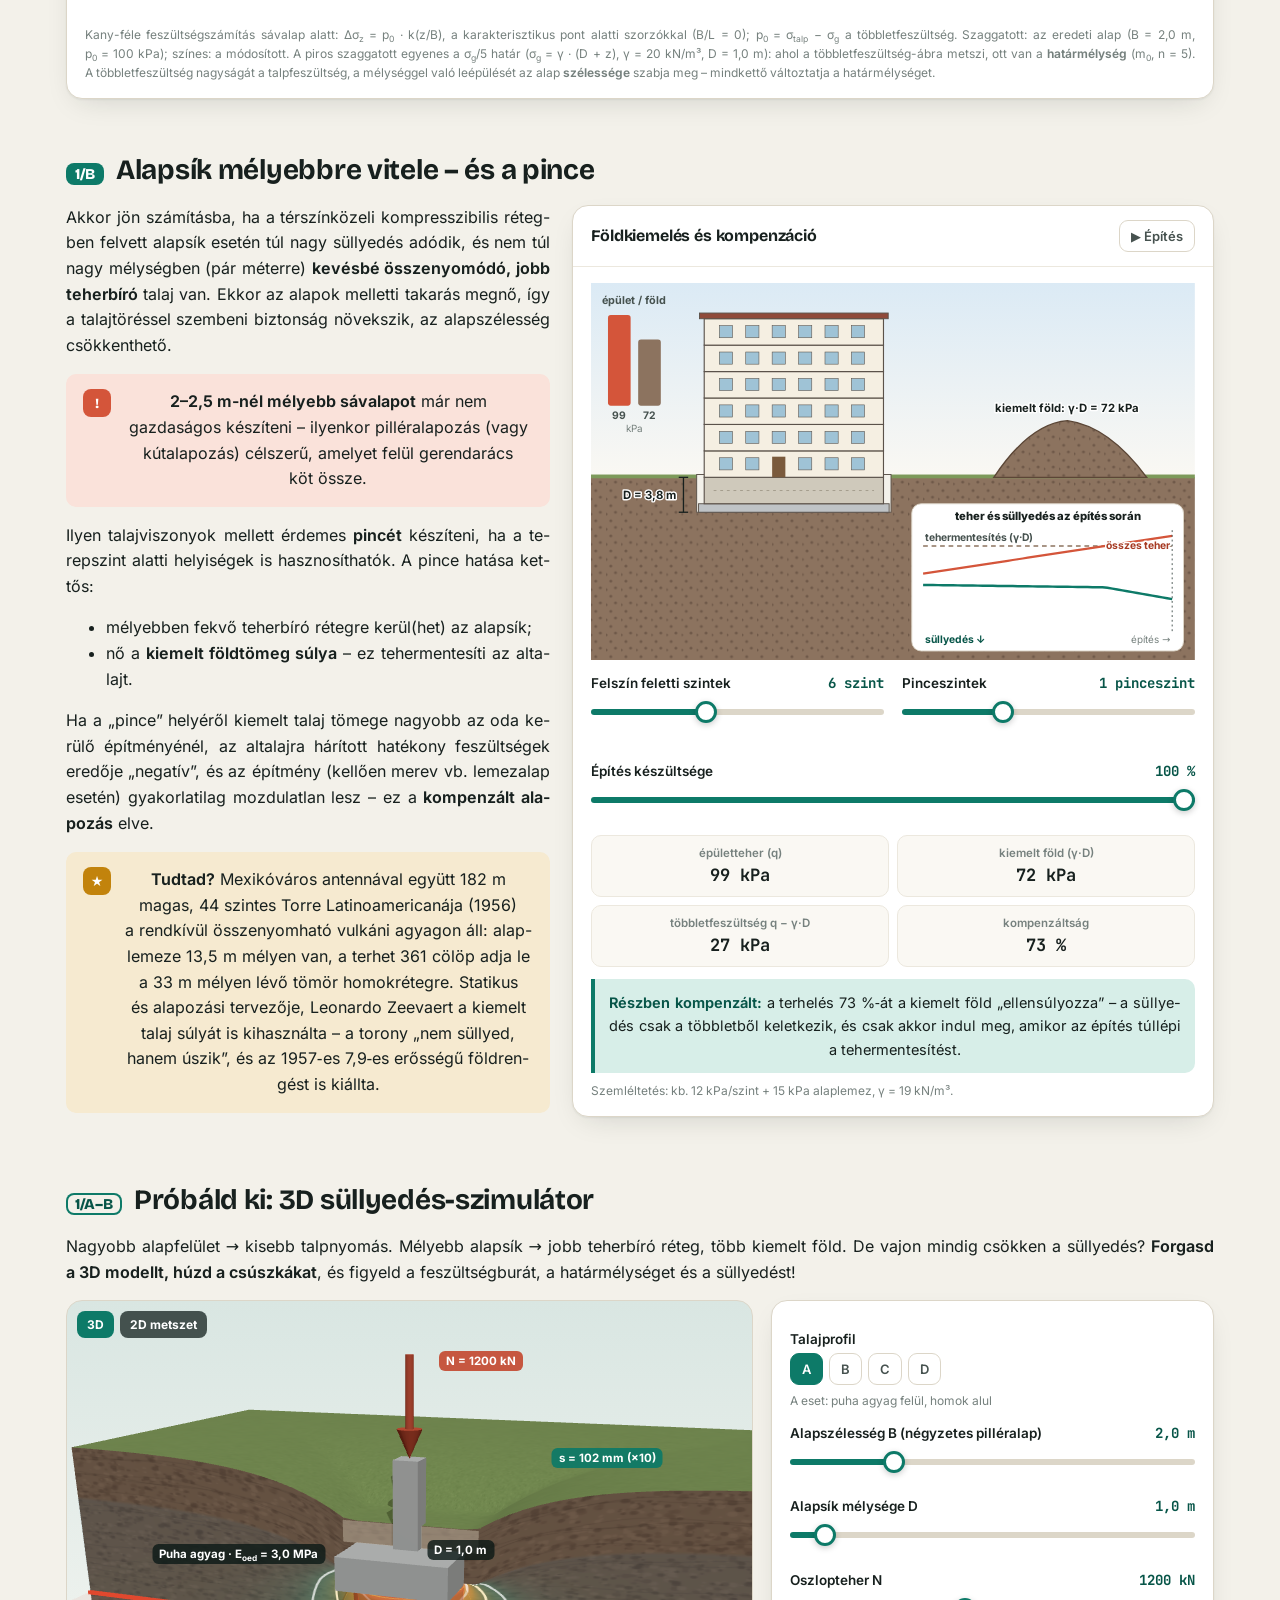
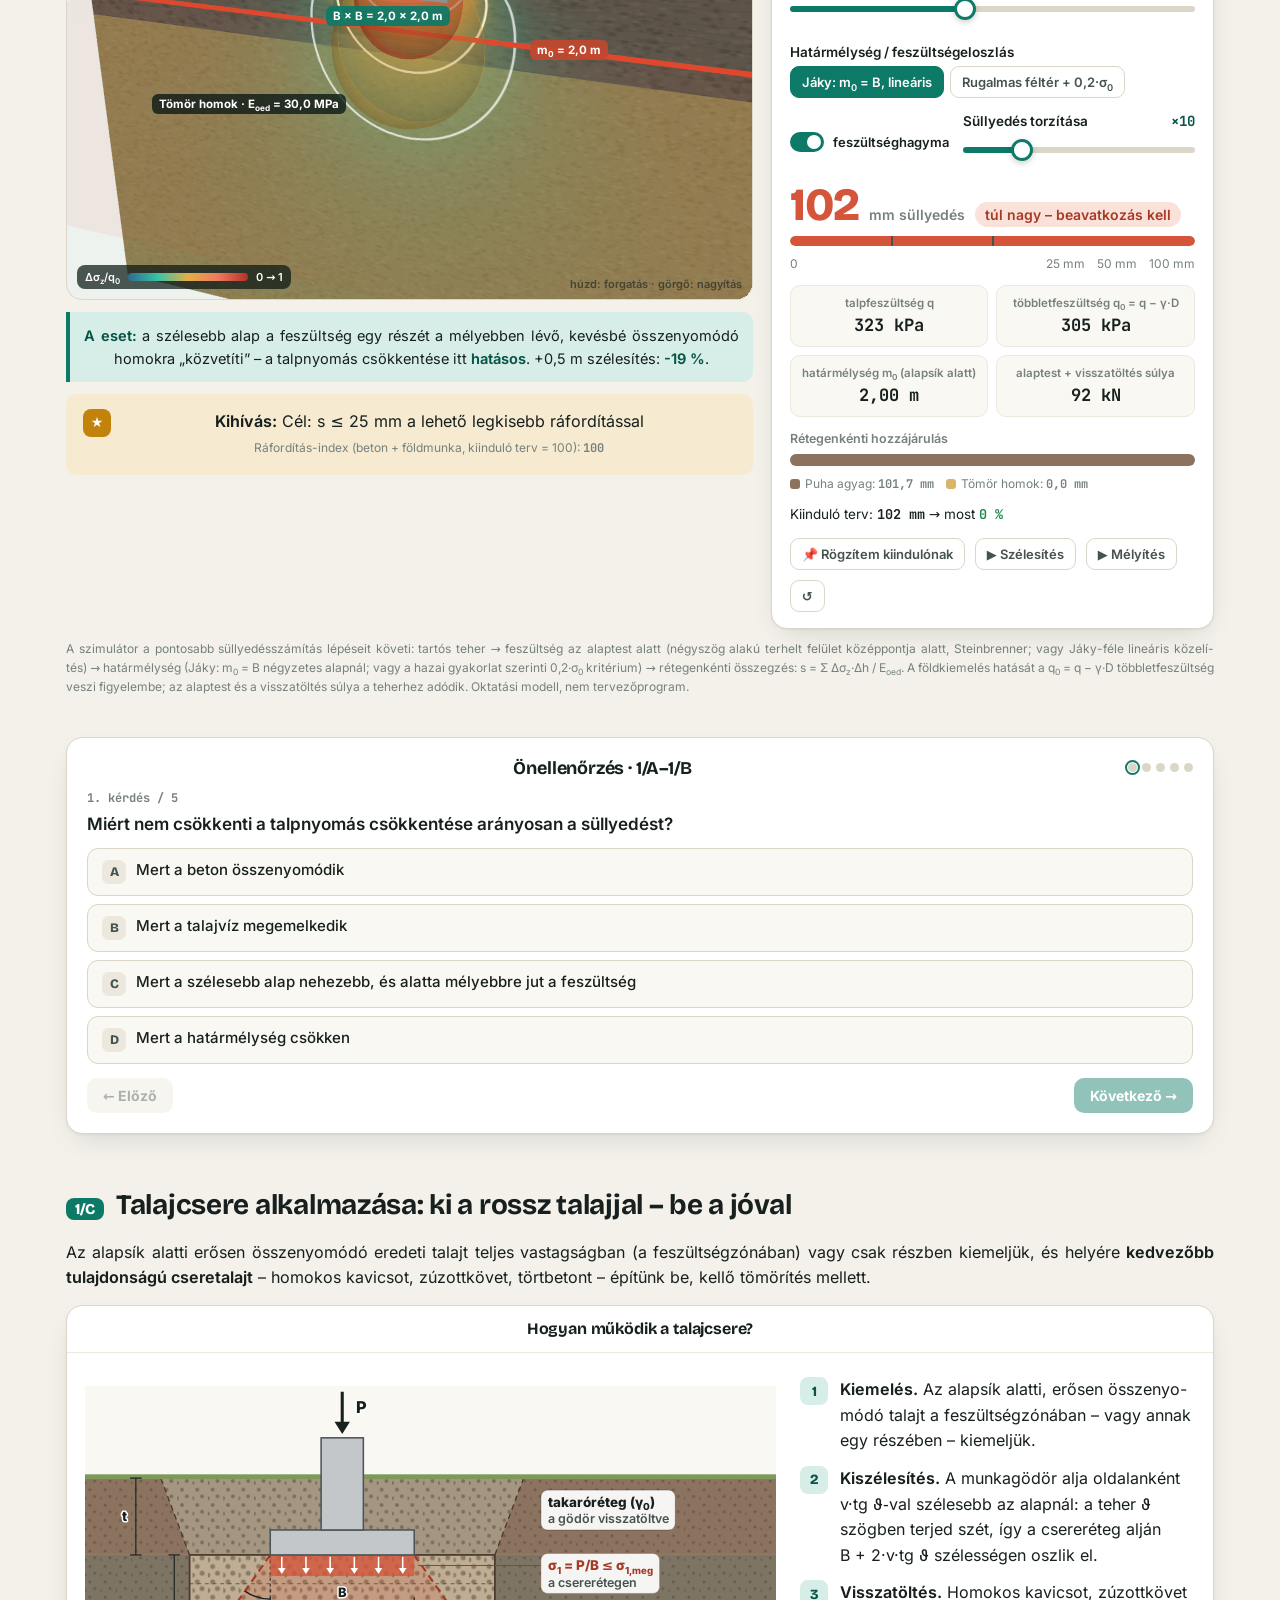
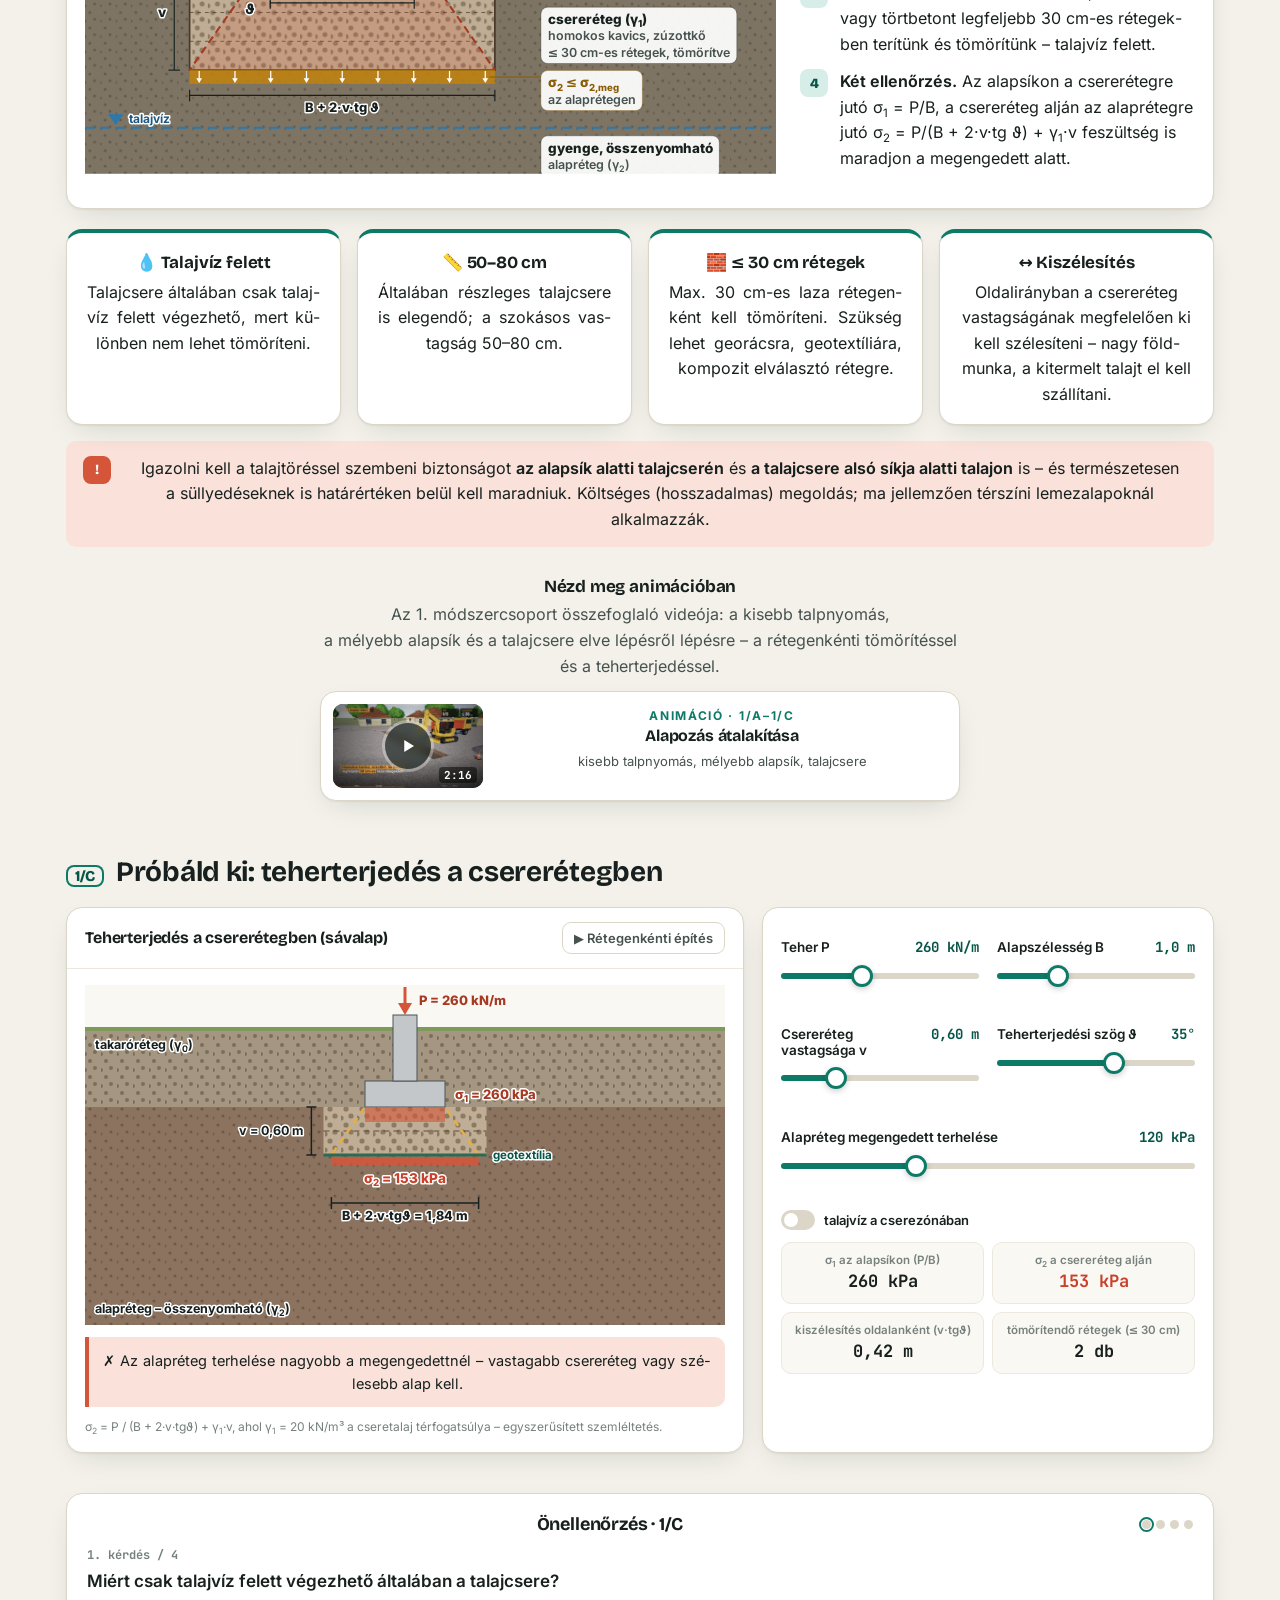
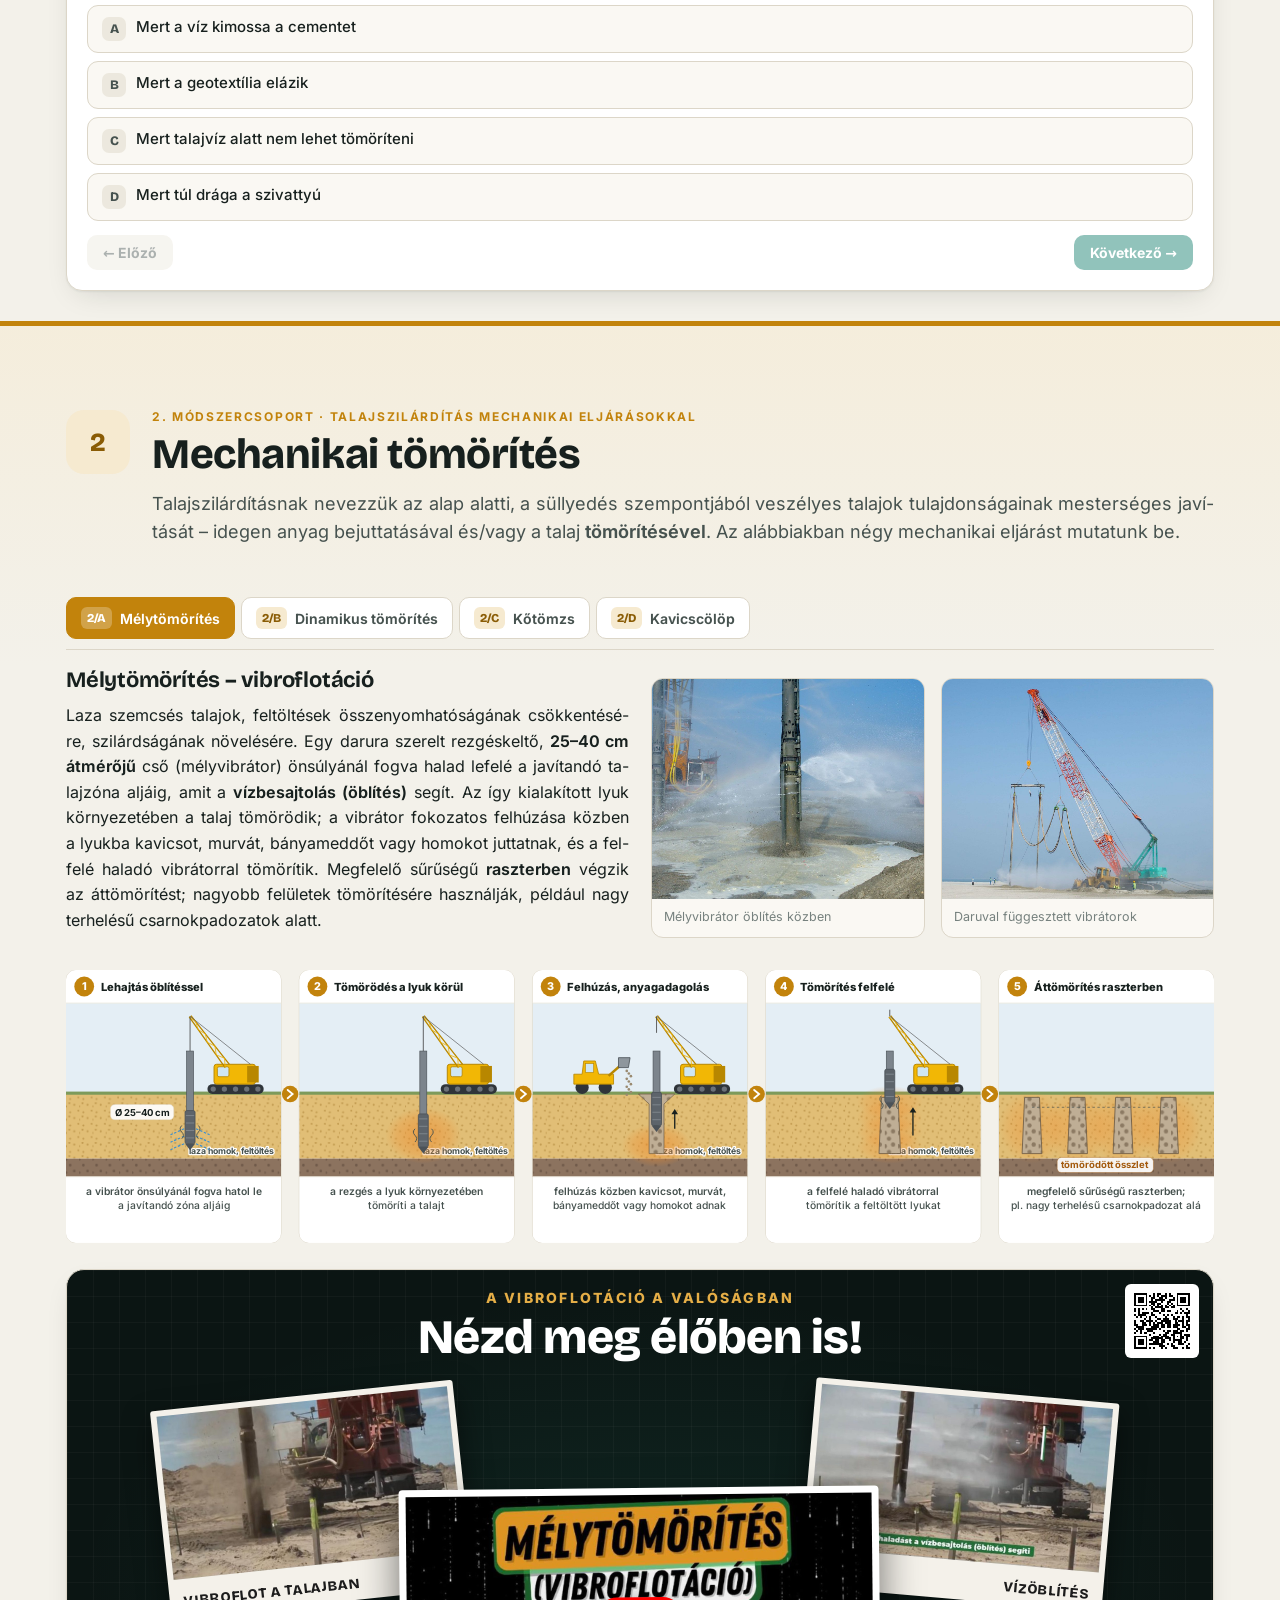
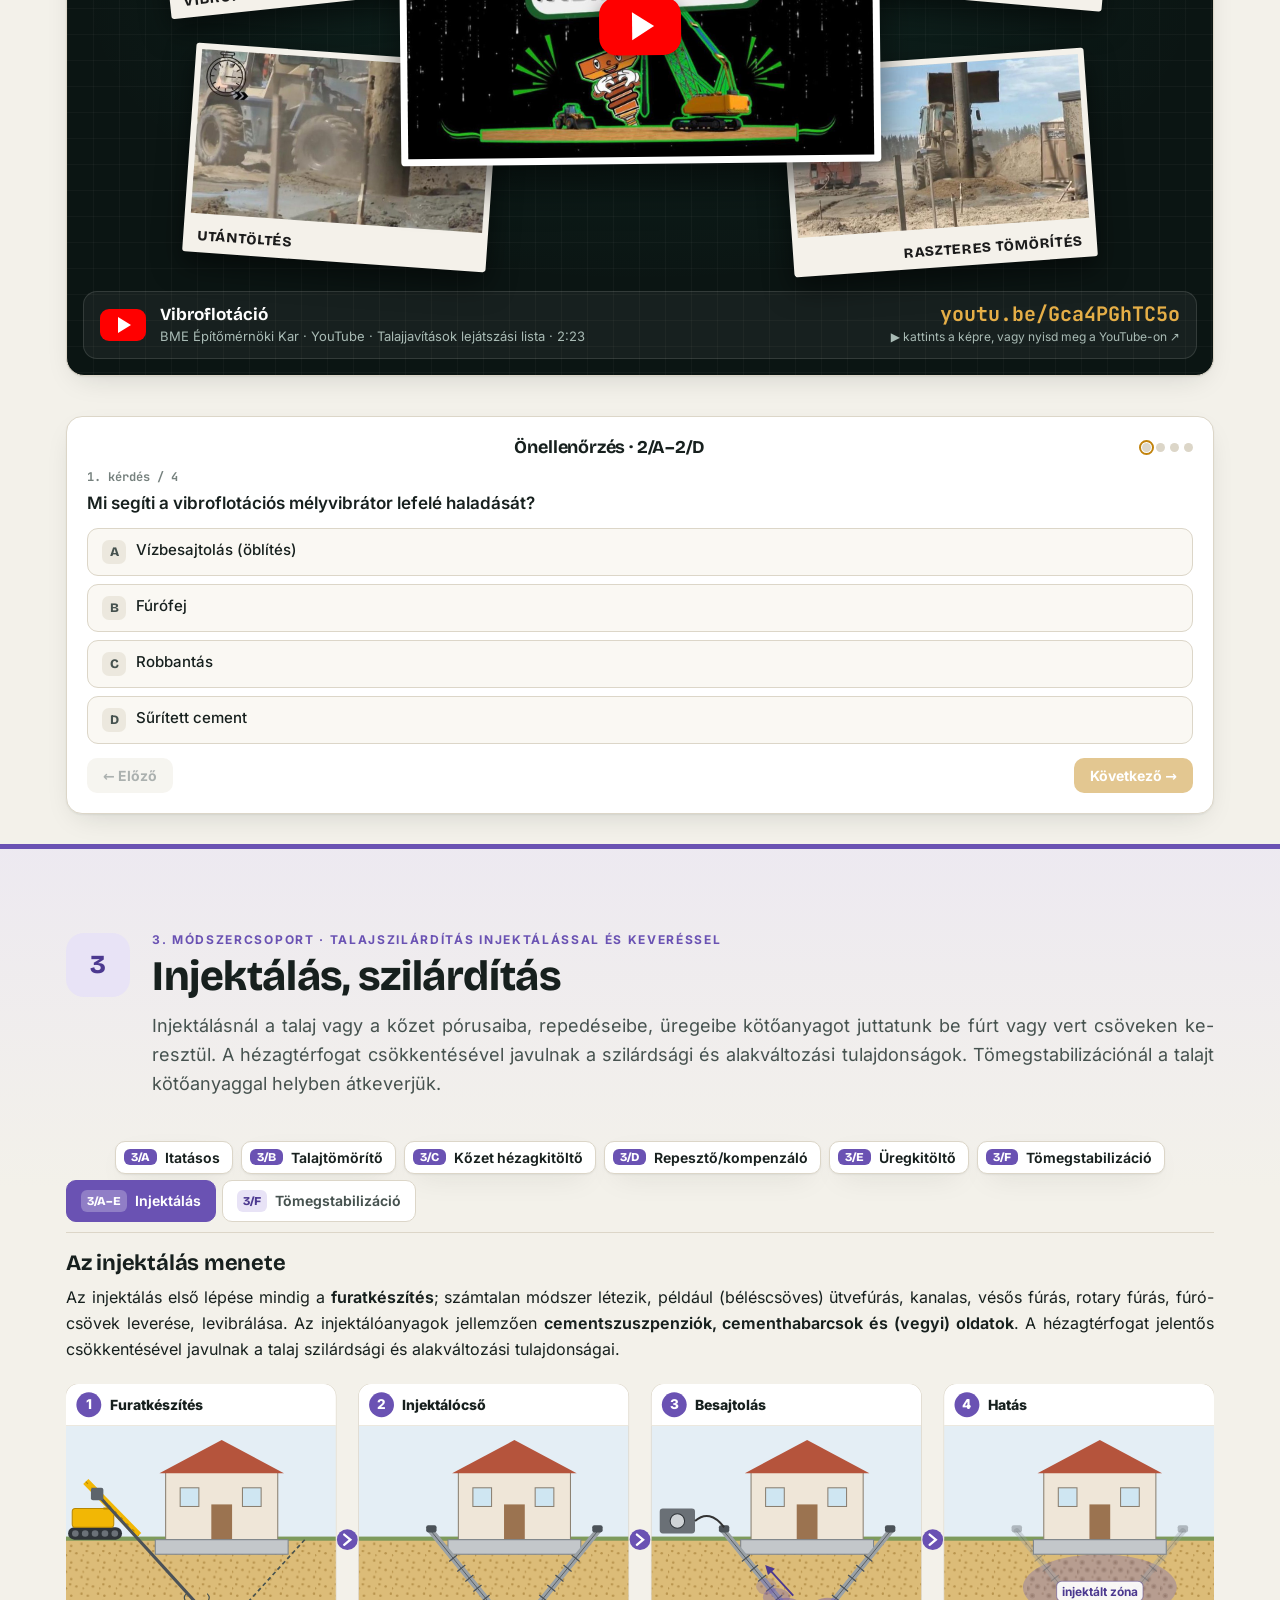
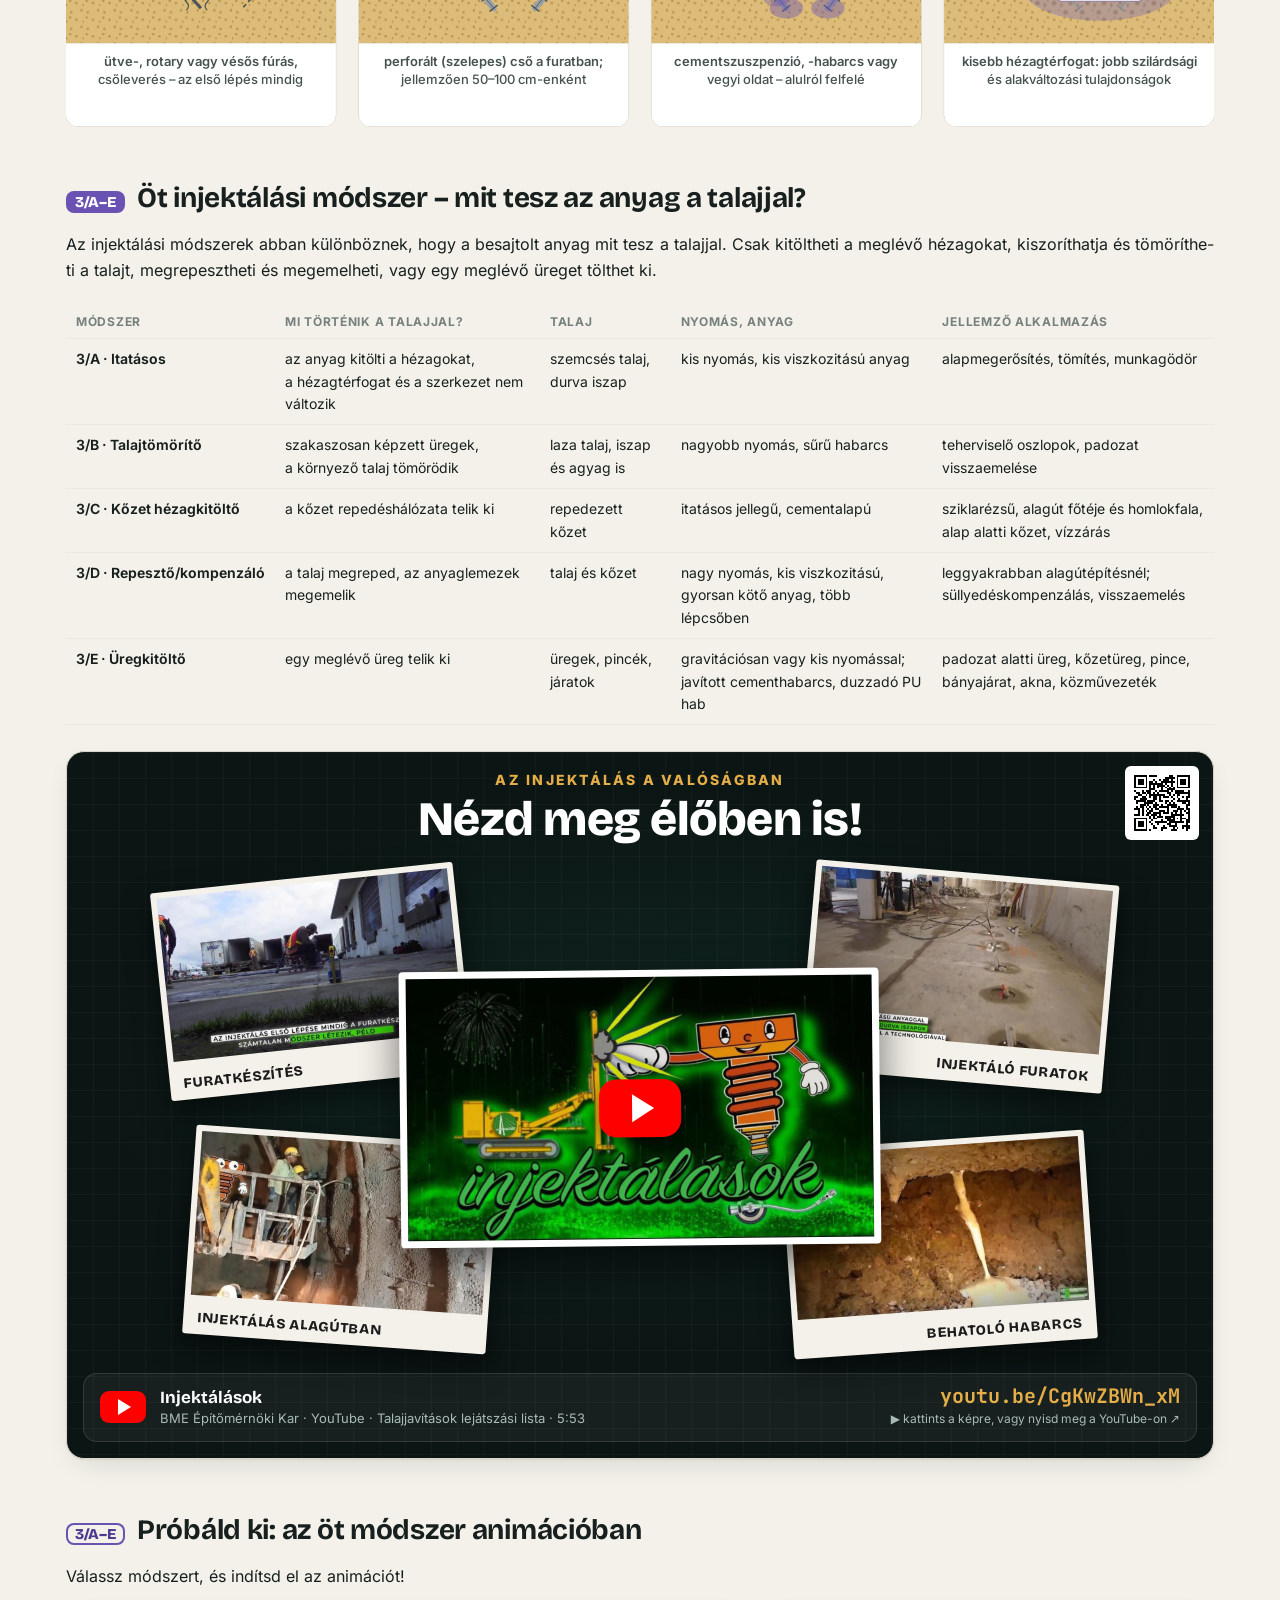
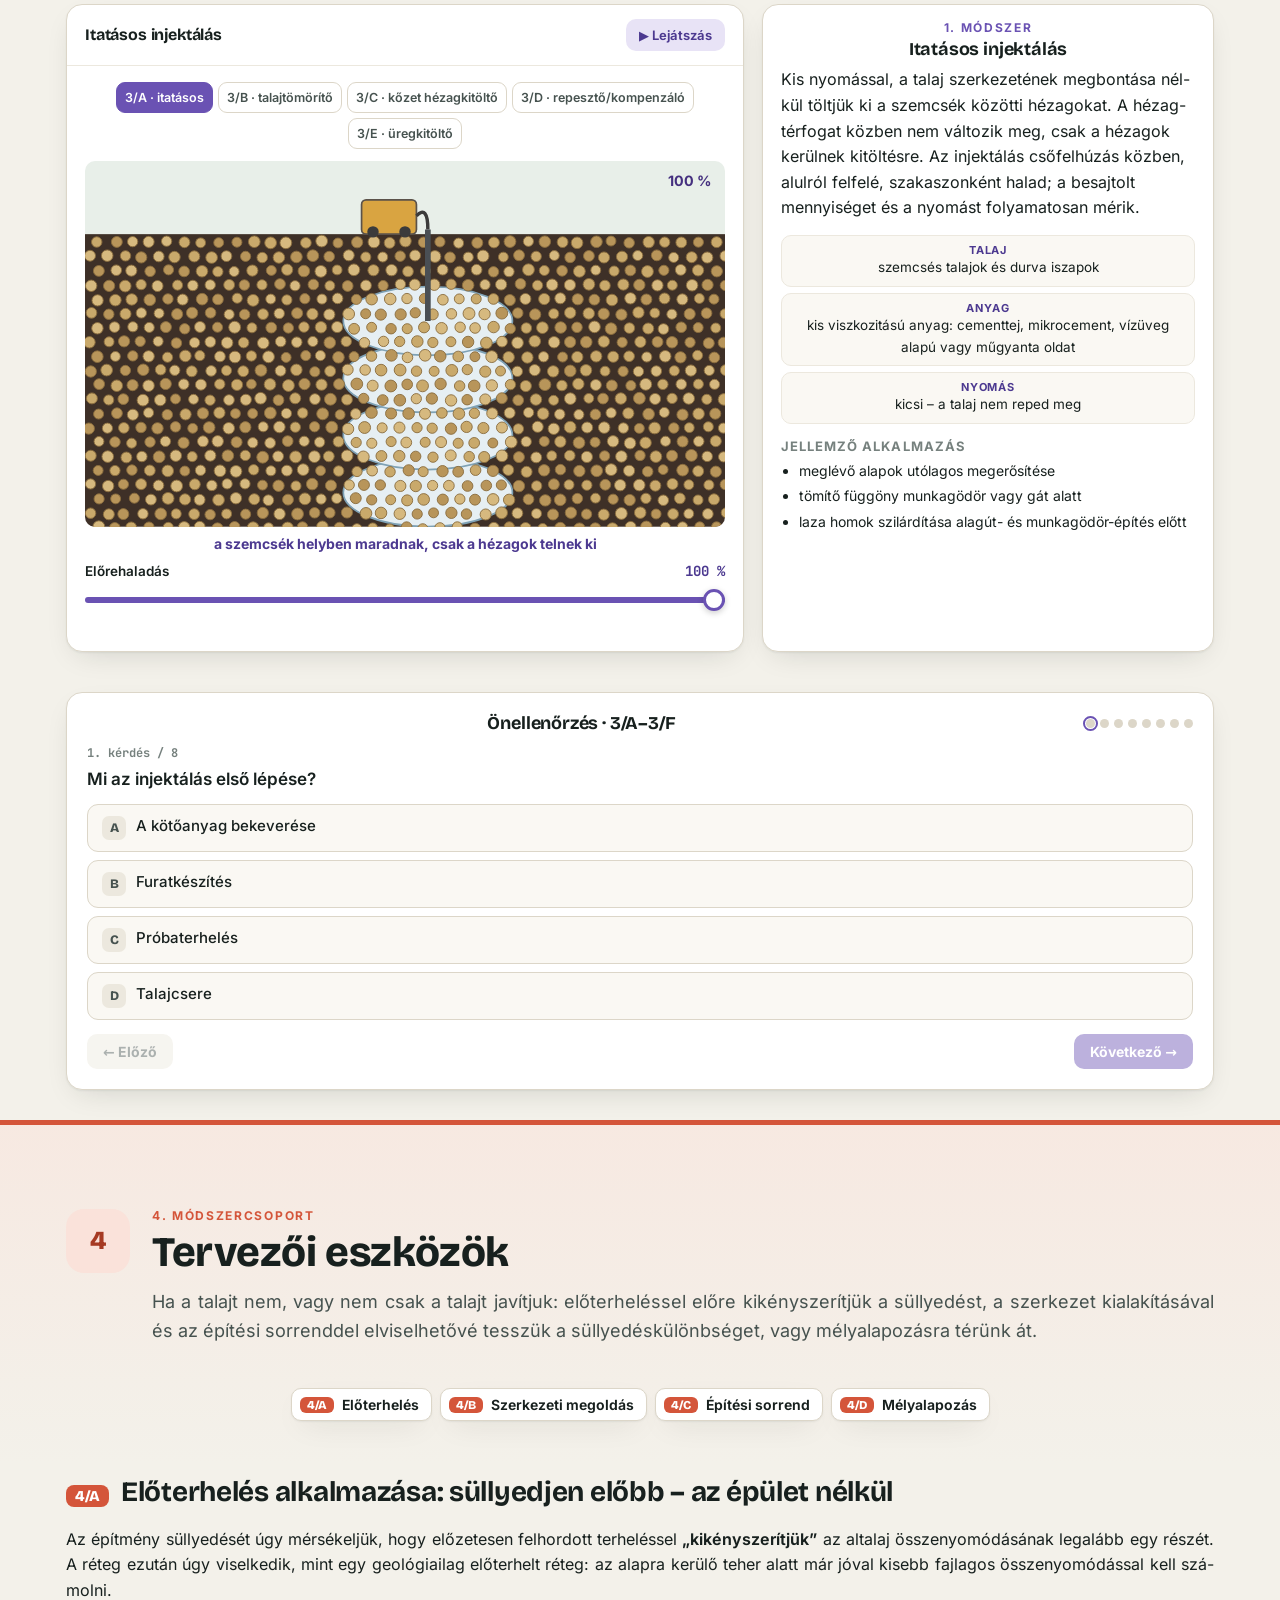
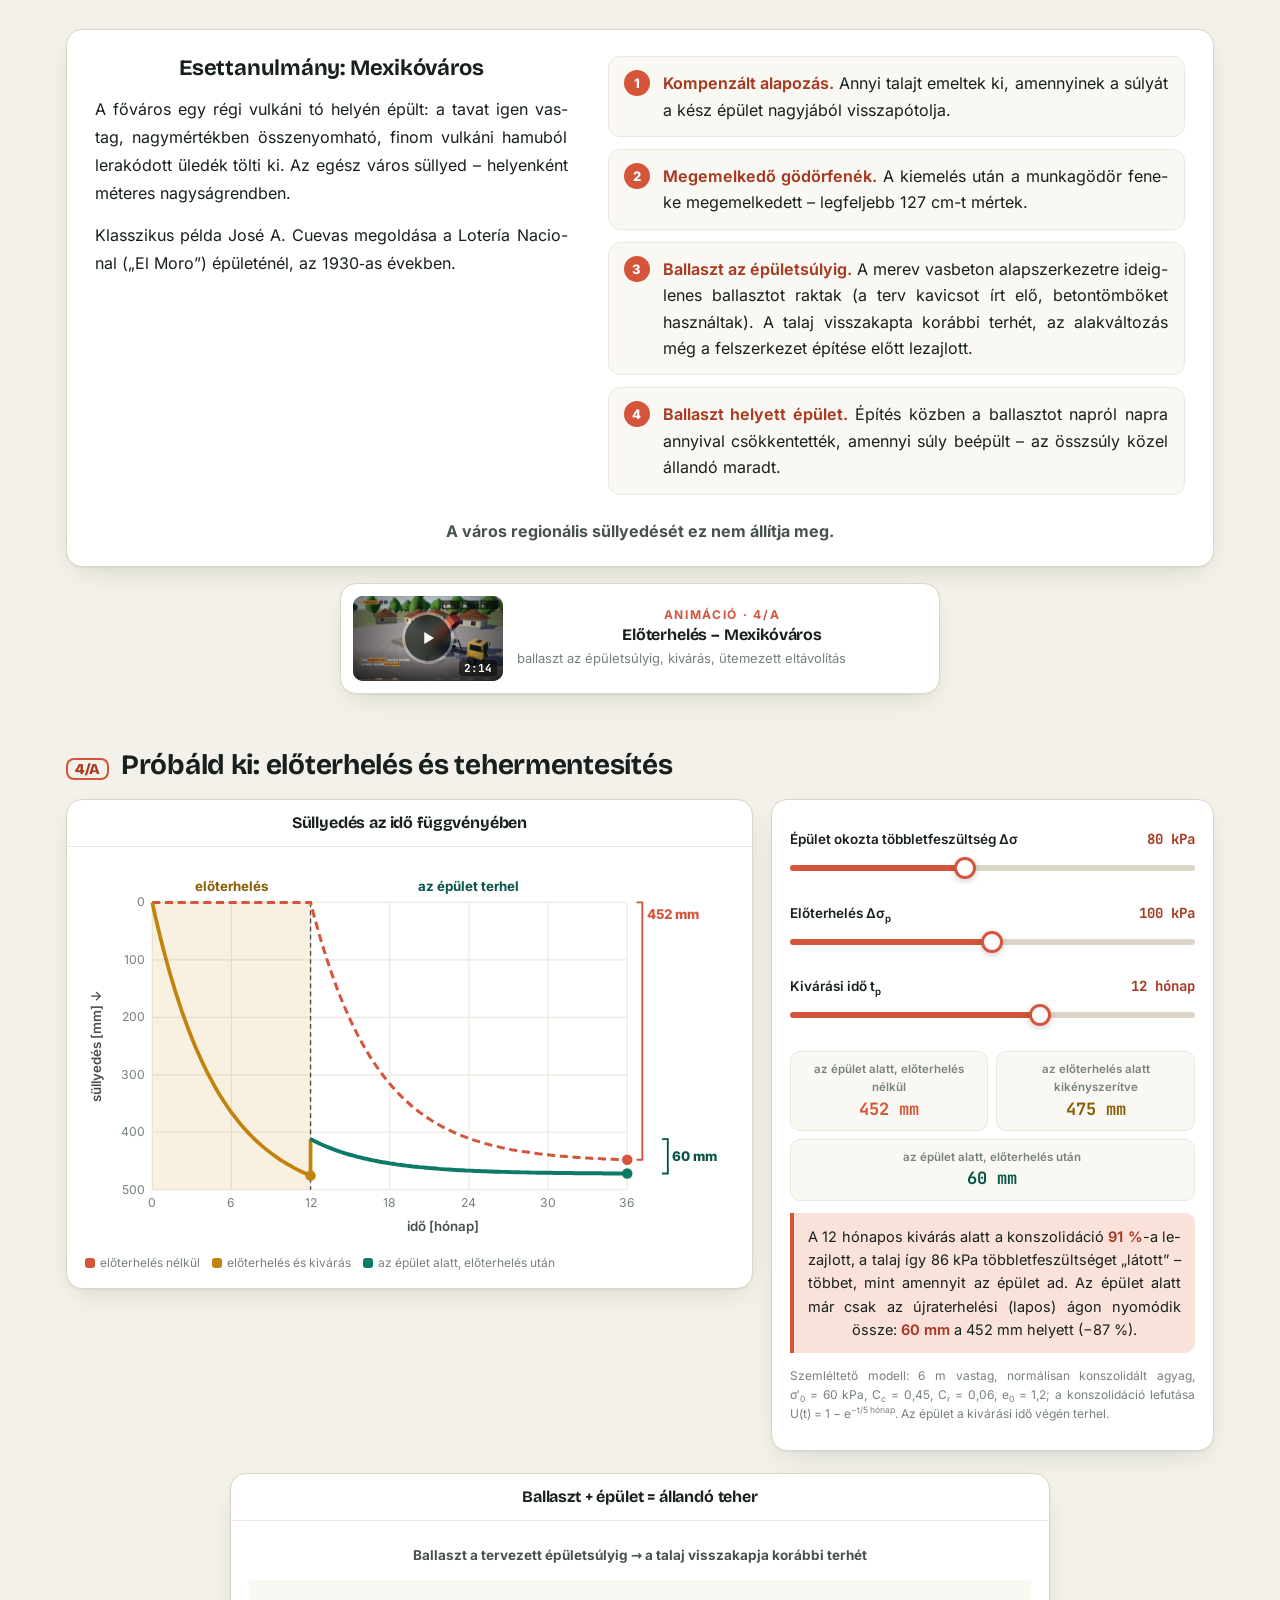
==== commit c101a14b: "Injektálás folyamatábra: furat, cső és besajtolás az alaptest alatt, összhangban a Hatás képpel Co-A" ====
--- a/index.html
+++ b/index.html
@@ -658,6 +658,9 @@
 /* 4/D: három felvétel (cölöpalapozás, résfal, jet-grouting) egy sorban */
 .ytgrid.ytpair.yt3{grid-template-columns:repeat(3,minmax(0,280px))}
 @media (max-width:900px){.ytgrid.ytpair.yt3{grid-template-columns:minmax(0,320px)}}
+
+/* 4/B csarnokkeret: csomópont-választó és falazat-kapcsoló egy sorban */
+.frsw{display:flex;flex-wrap:wrap;gap:10px 18px;align-items:center;justify-content:center}
 
 </style>
 <style id="bxt-css">
@@ -1141,11 +1144,12 @@
 
   <div class="sub-h" id="szerkezet"><span class="lt">4/B</span><h3>Szerkezeti megoldás: ha a talajt nem, a szerkezetet alakítjuk</h3></div>
   <p>A szerkezet merevségének helyes megválasztása: <b>vagy olyan merev</b> legyen, hogy a süllyedéskülönbségekből származó feszültségeket károsodás nélkül elbírja, <b>vagy olyan hajlékony</b>, hogy a süllyedésből származó alakváltozásokat károsodás nélkül kövesse (természetesen az előírt határértékeken belül).</p>
-  <p>Süllyedésre gyanús területen lehetőleg <b>statikailag határozott</b> szerkezetet tervezzünk: nincsenek merev kapcsolatok, jelentősebb süllyedéskülönbség esetén a pillérek, gerendák, födémek egymáshoz képest el tudnak fordulni (csuklós kapcsolatok), így nem alakulnak ki többlet-igénybevételek.</p>
+  <p>Süllyedésre gyanús területen lehetőleg <b>statikailag határozott</b> szerkezetet tervezzünk: nincsenek merev kapcsolatok, jelentősebb süllyedéskülönbség esetén a pillérek, gerendák, födémek egymáshoz képest el tudnak fordulni (csuklós kapcsolatok), így a tartószerkezetben nem alakulnak ki többlet-igénybevételek.</p>
+  <p>Ez azonban attól is függ, van-e <b>kitöltő falazat</b>. A csuklók elfordulásakor a keret nyílása torzul, és ezt a merev, rideg falazat nem tudja követni: <b>megreped</b> – ugyanígy, ha a csomópontok merevek. A csuklós kialakítás ott igazán előnyös, ahol nincs kitöltő falazat, a szerkezet csak oszlopokból, gerendákból és födémekből áll – például az <b>előregyártott csarnokoknál</b>. A cél tehát nemcsak a tartószerkezet károsodásának elkerülése: a <b>kitöltő falazatok repedését</b> is meg kell akadályozni.</p>
   <div class="callout tip"><span class="ci">⚙</span><p><b>Közművek:</b> a tervezetten nagy süllyedést szenvedő építményeknél gondoskodni kell az üzemi vezetékek, közművek megfelelő bekötéséről – <b>ovális nyílás, hajlékony vezeték + védőcső</b>.</p></div>
-  <h4 class="tryh">Próbáld ki: támaszsüllyedés a keretben</h4>
+  <h4 class="tryh">Próbáld ki: támaszsüllyedés egy csarnokkereten</h4>
   <div class="solo">
-    <div class="panel"><div class="ph phcol"><h4>Támaszsüllyedés a keretben</h4><div class="seg" id="frType"><button data-v="rigid" class="on">merev csomópontok</button><button data-v="hinge">csuklós csomópontok</button></div></div><div class="pb"><div id="frSvg"></div><div class="ctl"><label>A jobb pillér süllyedése δ <span class="v" data-for="frD"></span></label><input type="range" id="frD" min="0" max="40" value="18"></div><div class="insight" id="frMsg"></div></div></div>
+    <div class="panel"><div class="ph phcol"><h4>Támaszsüllyedés egy csarnokkereten</h4><div class="frsw"><div class="seg" id="frType"><button data-v="rigid" class="on">merev csomópontok</button><button data-v="hinge">csuklós csomópontok</button></div><label class="tgl"><input type="checkbox" id="frWall" checked>kitöltő falazat</label></div></div><div class="pb"><div id="frSvg"></div><div class="ctl"><label>A jobb pillér süllyedése δ <span class="v" data-for="frD"></span></label><input type="range" id="frD" min="0" max="40" value="18"></div><div class="insight" id="frMsg"></div></div></div>
   </div>
 
   <div class="sub-h" id="sorrend"><span class="lt">4/C</span><h3>Helyes építési sorrend</h3></div>
@@ -2070,29 +2074,57 @@
 
 /* ---------- f) szerkezeti merevség: merev vs csuklós keret ---------- */
 (function frame() {
+  /* egyhajós, két nyílású csarnokkeret: a jobb oszlop alatt puha agyag, a támasz δ-val süllyed;
+     merev vagy csuklós csomópontok, kitöltő falazattal vagy anélkül */
   const host = $('#frSvg'); if (!host) return; let rigid = true;
   const draw = () => {
-    const d = rv('frD'); out('frD', d + ' mm'); const W = 600, Hh = 330, X = [100, 300, 500], Y0 = 250, h = 62; const s = svg(host, W, Hh); pat(s);
-    const sink = d * 1.2; const dy = [0, 0, sink]; const node = (i, j) => [X[i], Y0 - j * h + dy[i]];
-    // kitöltő falak a jobb nyílásban
-    for (let j = 0; j < 3; j++) { const a = node(1, j), b = node(2, j), c = node(2, j + 1), e = node(1, j + 1); SV('polygon', { points: [a, b, c, e].map(p => p.join(',')).join(' '), fill: '#f5efe2', stroke: '#cfc7b6', opacity: .9 }, s);
-      if (!rigid && d > 6) { const k = Math.min(3, Math.floor(d / 8)); for (let q = 0; q < k; q++) SV('path', { d: `M${a[0] + 36 + q * 44},${(a[1] + b[1]) / 2 - 8} l14,-14 l-4,-6 l14,-12`, stroke: d > 24 ? '#b5302a' : '#3b2f28', 'stroke-width': 1 + d / 14, fill: 'none' }, s); } }
+    const d = rv('frD'), wall = $('#frWall').checked; out('frD', d + ' mm');
+    const W = 600, Hh = 330, X = [90, 300, 510], Y0 = 252, HC = 196; const s = svg(host, W, Hh); pat(s);
+    const sink = d * 1.2, top = Y0 - HC; const dy = [0, 0, sink];
+    const D = s.querySelector('defs');
+    // tégla minta a kitöltő falazathoz
+    const bp = SV('pattern', { id: 'pBrick', width: 24, height: 12, patternUnits: 'userSpaceOnUse' }, D);
+    SV('rect', { width: 24, height: 12, fill: '#d9a27e' }, bp); SV('path', { d: 'M0 0.5H24M0 6.5H24M6 0.5V6.5M18 6.5V12.5', stroke: '#f3e6d8', 'stroke-width': 1.2 }, bp);
+    // a jobb nyílás felső éle: merev keretnél kettős görbület, csuklósnál egyenes
+    const beamR = (t) => { const y = top + dy[1] + (top + dy[2] - top - dy[1]) * (rigid ? (3 * t * t - 2 * t * t * t) : t); return y; };
+    // kitöltő falazat mindkét nyílásban
+    if (wall) {
+      SV('rect', { x: X[0] + 4, y: top + 4, width: X[1] - X[0] - 8, height: HC - 4, fill: 'url(#pBrick)', stroke: '#b98263', 'stroke-width': 1 }, s);
+      const pts = []; for (let k = 0; k <= 20; k++) { const t = k / 20; pts.push([X[1] + 4 + t * (X[2] - X[1] - 8), beamR(t) + 4]); }
+      pts.push([X[2] - 4, Y0 + dy[2]], [X[1] + 4, Y0]);
+      SV('polygon', { points: pts.map(p => p.map(v => v.toFixed(1)).join(',')).join(' '), fill: 'url(#pBrick)', stroke: '#b98263', 'stroke-width': 1 }, s);
+      // ferde (lépcsős) nyírási repedések a torzuló jobb nyílásban
+      if (d > 4) { const n = Math.min(3, 1 + Math.floor(d / 12)), sw = 1 + d / 12, col = d > 24 ? '#b5302a' : '#5a3b2c';
+        for (let q = 0; q < n; q++) { const x0 = X[1] + 30 + q * 54, y0 = top + 26 + q * 6; let path = `M${x0} ${y0}`; let x = x0, y = y0;
+          for (let k = 0; k < 9; k++) { x += 8; path += `L${x} ${y}`; y += 12; path += `L${x} ${y}`; if (y > Y0 - 16) break; }
+          SV('path', { d: path, stroke: col, 'stroke-width': sw, fill: 'none', 'stroke-linejoin': 'round' }, s); }
+      }
+    }
     // térszín: a jobb oldali (puha) altalaj a pillérrel együtt süllyed
-    const gp = `M0,${Y0} L390,${Y0} Q440,${Y0} 474,${Y0 + sink} L${W},${Y0 + sink} L${W},${Hh} L0,${Hh} Z`;
-    SV('path', { d: gp, fill: 'url(#pSand)' }, s); SV('clipPath', { id: 'frClip' }, s.querySelector('defs')).appendChild(SV('rect', { x: 400, y: 0, width: 200, height: Hh })); SV('path', { d: gp, fill: 'url(#pClay)', 'clip-path': 'url(#frClip)' }, s);
+    const gp = `M0,${Y0} L400,${Y0} Q448,${Y0} 482,${Y0 + sink} L${W},${Y0 + sink} L${W},${Hh} L0,${Hh} Z`;
+    SV('path', { d: gp, fill: 'url(#pSand)' }, s); SV('clipPath', { id: 'frClip' }, D).appendChild(SV('rect', { x: 410, y: 0, width: 190, height: Hh })); SV('path', { d: gp, fill: 'url(#pClay)', 'clip-path': 'url(#frClip)' }, s);
     SV('text', { x: 12, y: Hh - 12, text: 'tömör homok', 'font-size': 12.5, 'font-weight': 700, class: 'hl' }, s); SV('text', { x: W - 12, y: Hh - 12, 'text-anchor': 'end', text: 'puha agyag', 'font-size': 12.5, 'font-weight': 700, class: 'hl' }, s);
-    // oszlopok
-    for (let i = 0; i < 3; i++) SV('line', { x1: node(i, 0)[0], y1: node(i, 0)[1], x2: node(i, 3)[0], y2: node(i, 3)[1], stroke: 'var(--ink)', 'stroke-width': 6 }, s);
-    // gerendák
-    for (let j = 1; j <= 3; j++) for (let i = 0; i < 2; i++) { const a = node(i, j), b = node(i + 1, j); if (rigid && i === 1 && d > 0) { const c1 = [a[0] + 70, a[1]], c2 = [b[0] - 70, b[1]]; SV('path', { d: `M${a[0]},${a[1]} C${c1[0]},${c1[1]} ${c2[0]},${c2[1]} ${b[0]},${b[1]}`, stroke: 'var(--ink)', 'stroke-width': 6, fill: 'none' }, s); } else SV('line', { x1: a[0], y1: a[1], x2: b[0], y2: b[1], stroke: 'var(--ink)', 'stroke-width': 6 }, s); }
-    for (let i = 0; i < 3; i++) for (let j = 1; j <= 3; j++) { const p = node(i, j); if (rigid) { if (d > 2 && i >= 1) SV('circle', { cx: p[0], cy: p[1], r: 6 + d * 0.4, fill: '#d4553a', opacity: .35 }, s); SV('rect', { x: p[0] - 5, y: p[1] - 5, width: 10, height: 10, fill: 'var(--ink)' }, s); } else SV('circle', { cx: p[0], cy: p[1], r: 6, fill: 'var(--card)', stroke: 'var(--ink)', 'stroke-width': 3 }, s); }
-    for (let i = 0; i < 3; i++) { const p = node(i, 0); SV('rect', { x: p[0] - 26, y: p[1], width: 52, height: 12, fill: '#bfc3c6', stroke: '#4b5458' }, s); }
+    // oszlopok és alaptestek
+    for (let i = 0; i < 3; i++) { SV('line', { x1: X[i], y1: Y0 + dy[i], x2: X[i], y2: top + dy[i], stroke: 'var(--ink)', 'stroke-width': 7 }, s); SV('rect', { x: X[i] - 28, y: Y0 + dy[i], width: 56, height: 14, fill: '#bfc3c6', stroke: '#4b5458' }, s); }
+    // gerendák: bal nyílás vízszintes; jobb nyílás merev keretnél hajlik, csuklósnál elfordul
+    SV('line', { x1: X[0], y1: top, x2: X[1], y2: top, stroke: 'var(--ink)', 'stroke-width': 7 }, s);
+    const bpts = []; for (let k = 0; k <= 24; k++) { const t = k / 24; bpts.push(`${(X[1] + t * (X[2] - X[1])).toFixed(1)},${beamR(t).toFixed(1)}`); }
+    SV('polyline', { points: bpts.join(' '), fill: 'none', stroke: 'var(--ink)', 'stroke-width': 7 }, s);
+    // csomópontok: merevnél négyzet (+ kényszererő-jelzés), csuklósnál kör
+    for (let i = 0; i < 3; i++) { const p = [X[i], top + dy[i]];
+      if (rigid) { if (d > 2 && i >= 1) SV('circle', { cx: p[0], cy: p[1], r: 7 + d * 0.45, fill: '#d4553a', opacity: .32 }, s); SV('rect', { x: p[0] - 6, y: p[1] - 6, width: 12, height: 12, fill: 'var(--ink)' }, s); }
+      else SV('circle', { cx: p[0], cy: p[1], r: 7, fill: 'var(--card)', stroke: 'var(--ink)', 'stroke-width': 3 }, s); }
     // a süllyedés mérete
-    if (d > 0) { const x = 556; SV('line', { x1: 474, x2: W, y1: Y0, y2: Y0, stroke: 'var(--ink2)', 'stroke-dasharray': '4 4' }, s); SV('line', { x1: x, x2: x, y1: Y0, y2: Y0 + sink, stroke: 'var(--coral)', 'stroke-width': 2.4 }, s); SV('path', { d: `M${x - 5},${Y0 + sink - 7} L${x},${Y0 + sink} L${x + 5},${Y0 + sink - 7}`, fill: 'none', stroke: 'var(--coral)', 'stroke-width': 2.4 }, s); }
+    if (d > 0) { const x = 568; SV('line', { x1: 482, x2: W, y1: Y0, y2: Y0, stroke: 'var(--ink2)', 'stroke-dasharray': '4 4' }, s); SV('line', { x1: x, x2: x, y1: Y0, y2: Y0 + sink, stroke: 'var(--coral)', 'stroke-width': 2.4 }, s); SV('path', { d: `M${x - 5},${Y0 + sink - 7} L${x},${Y0 + sink} L${x + 5},${Y0 + sink - 7}`, fill: 'none', stroke: 'var(--coral)', 'stroke-width': 2.4 }, s); }
     SV('text', { x: W - 12, y: Y0 - 10, 'text-anchor': 'end', text: `δ = ${d} mm`, 'font-size': 13.5, 'font-weight': 800, fill: 'var(--coral-ink)' }, s);
-    $('#frMsg').innerHTML = rigid ? `<b>Merev csomópontok (határozatlan):</b> kisebb torzulás, de a támaszsüllyedés <b>kényszererőket</b> (M, V) okoz – a teher átrendeződik. ${d > 20 ? '<span class="status b">jelentős többlet-igénybevétel</span>' : ''}` : `<b>Csuklós csomópontok (határozott):</b> nincs kényszererő, a csuklók elfordulnak – de a <b>torzulás</b> a kitöltő falakban repedést, befeszülést okoz. ${d > 20 ? '<span class="status b">falrepedések</span>' : ''}`;
+    const big = d > 20;
+    const msg = rigid
+      ? (wall ? `<b>Merev csomópontok, kitöltő falazattal:</b> a támaszsüllyedés <b>kényszererőket</b> (M, V) okoz a keretben, és a torzuló nyílásban a rideg <b>falazat megreped</b>.` : `<b>Merev csomópontok, kitöltő falazat nélkül:</b> a csomópontok nem tudnak elfordulni, a támaszsüllyedés <b>kényszererőket</b> (M, V) okoz – a teher átrendeződik.`)
+      : (wall ? `<b>Csuklós csomópontok, kitöltő falazattal:</b> a keretben nincs kényszererő, de a nyílás torzul, és a <b>falazat megreped</b> – a falazat károsodását is meg kell akadályozni.` : `<b>Csuklós csomópontok, kitöltő falazat nélkül</b> (pl. előregyártott csarnok): a csuklók elfordulnak, <b>nincs többlet-igénybevétel</b> – a szerkezet károsodás nélkül követi a süllyedést.`);
+    const tag = d <= 2 ? '' : rigid ? (wall ? (big ? '<span class="status b">kényszererő + falrepedés</span>' : '') : (big ? '<span class="status b">jelentős többlet-igénybevétel</span>' : '')) : (wall ? (big ? '<span class="status b">falrepedések</span>' : '') : '<span class="status">nincs károsodás</span>');
+    const el = $('#frMsg'), html = msg + ' ' + tag; if (el.innerHTML !== html) el.innerHTML = html;
   };
-  window.U.seg('frType', v => { rigid = v === 'rigid'; draw(); }); bindR(['frD'], draw); draw();
+  window.U.seg('frType', v => { rigid = v === 'rigid'; draw(); }); $('#frWall').addEventListener('change', draw); bindR(['frD'], draw); draw();
 })();
 
 /* ---------- g) építési ütem telített agyagon ---------- */
@@ -2341,13 +2373,59 @@
 (function groutFig() {
   const host = $('#ijFig'); if (!host) return;
   const soil = [{ to: GB, fill: 'url(#pSand)' }];
-  const drill = (g, x, toolY) => { tracks(g, x - 6, 56, GY); R(x - 4, GY - 32, 40, 20, { rx: 3, fill: C.yel, stroke: C.yelD }, g); R(x - 12, 62, 6, GY - 72, { fill: C.yel, stroke: C.yelD, 'stroke-width': .8 }, g); L(x - 6, 96, x + 6, GY - 32, { stroke: C.yelD, 'stroke-width': 2 }, g); R(x - 13, 62, 8, 12, { fill: '#5d646b' }, g); L(x - 9, 74, x - 9, toolY, { stroke: C.steelD, 'stroke-width': 3 }, g); };
-  const house = (g) => { R(160, 86, 84, GY - 86, { fill: '#efe6d8', stroke: '#8a7f70' }, g); P('M154 88L202 60L250 88Z', { fill: '#b5543c' }, g); R(176, 102, 16, 16, { fill: '#cfe6f2', stroke: '#8a7f70' }, g); R(208, 112, 16, 38, { fill: '#9b7350' }, g); R(156, GY, 92, 14, { fill: C.conc, stroke: '#7c848c' }, g); };
+  /* a megerősítendő épület és alaptestje középen; az injektálás az alaptest alá irányul:
+     ferde furatok a fal két oldaláról, a csúcsuk az alaptest alatt */
+  const FL = 86, FR = 214, FY = GY + 14;                       // alaptest széle és alsó síkja
+  const holes = [{ x0: 70, x1: 130 }, { x0: 230, x1: 170 }];  // belépés a terepen → csúcs az alaptest alatt
+  const TIPY = GY + 66;
+  const at = (h, t) => [h.x0 + (h.x1 - h.x0) * t, GY + (TIPY - GY) * t];
+  const house = (g) => {
+    R(96, 84, 108, GY - 84, { fill: '#efe6d8', stroke: '#8a7f70' }, g); P('M90 86L150 54L210 86Z', { fill: '#b5543c' }, g);
+    R(110, 100, 18, 18, { fill: '#cfe6f2', stroke: '#8a7f70' }, g); R(170, 100, 18, 18, { fill: '#cfe6f2', stroke: '#8a7f70' }, g); R(140, 116, 20, 34, { fill: '#9b7350' }, g);
+    R(FL, GY, FR - FL, 14, { fill: C.conc, stroke: '#7c848c' }, g);
+  };
+  /* kis fúrógép a bal oldalon, ferde árboccal; a fúrórúd a furat irányában az alaptest alá hatol */
+  const drill = (g, depthT) => {
+    const h = holes[0], dx = (h.x1 - h.x0) / (TIPY - GY);
+    tracks(g, 2, 52, GY); R(6, GY - 30, 40, 18, { rx: 3, fill: C.yel, stroke: C.yelD }, g);
+    const mtop = [h.x0 - dx * 56, GY - 56]; L(mtop[0], mtop[1], h.x0, GY - 4, { stroke: C.yel, 'stroke-width': 7 }, g); L(mtop[0], mtop[1], h.x0, GY - 4, { stroke: C.yelD, 'stroke-width': 1, 'stroke-dasharray': '3 5' }, g);
+    L(36, GY - 30, h.x0 - dx * 30, GY - 30, { stroke: C.yelD, 'stroke-width': 2 }, g);
+    const tip = at(h, depthT); L(h.x0 - dx * 40, GY - 40, tip[0], tip[1], { stroke: C.steelD, 'stroke-width': 3 }, g);
+    R(h.x0 - dx * 44 - 6, GY - 50, 12, 12, { rx: 2, fill: '#5d646b' }, g);
+    return tip;
+  };
+  /* perforált (szelepes) injektálócső a furatban */
+  const pipe = (g, h, op = 1) => {
+    const [ax, ay] = [h.x0, GY - 8], [bx, by] = at(h, 1); L(ax, ay, bx, by, { stroke: '#9aa1a6', 'stroke-width': 6, 'stroke-linecap': 'round', opacity: op }, g); L(ax, ay, bx, by, { stroke: C.steelD, 'stroke-width': .8, opacity: op }, g);
+    const nx = -(by - ay), ny = bx - ax, nl = Math.hypot(nx, ny);
+    for (let t = .35; t <= 1; t += .13) { const [px, py] = [ax + (bx - ax) * t, ay + (by - ay) * t]; L(px - nx / nl * 5, py - ny / nl * 5, px + nx / nl * 5, py + ny / nl * 5, { stroke: C.steelD, 'stroke-width': 1.2, opacity: op }, g); }
+    R(ax - 5, ay - 6, 10, 7, { rx: 2, fill: C.steelD, opacity: op }, g);
+  };
+  const bulbs = (g, h, n = 3) => { for (let k = 0; k < n; k++) { const [x, y] = at(h, 1 - k * .16); SV('ellipse', { cx: x, cy: y, rx: 16 - k * 3, ry: 10 - k, fill: 'var(--violet)', opacity: .42 - k * .08 }, g); } };
   strip(host, [
-    { t: 'Furatkészítés', c: ['ütve-, rotary vagy vésős fúrás,', 'csőleverés – az első lépés mindig'], d: (g, s) => { ground(g, soil); house(g); drill(g, 70, 226); shake(g, 61, 216); } },
-    { t: 'Injektálócső', c: ['perforált (szelepes) cső a furatban;', 'jellemzően 50–100 cm-enként'], d: (g, s) => { ground(g, soil); house(g); [100, 132].forEach(x => { R(x - 3, GY - 8, 6, 236 - GY + 8, { fill: '#9aa1a6', stroke: C.steelD, 'stroke-width': .8 }, g); for (let y = GY + 16; y < 232; y += 14) L(x - 5, y, x + 5, y, { stroke: C.steelD, 'stroke-width': 1.2 }, g); }); tag(g, 116, 78, '50–100 cm', { c: 'var(--ink2)' }); } },
-    { t: 'Besajtolás', c: ['cementszuszpenzió, -habarcs vagy', 'vegyi oldat – alulról felfelé'], d: (g, s) => { ground(g, soil); house(g); R(16, GY - 30, 36, 24, { rx: 3, fill: '#6a7076' }, g); SV('circle', { cx: 34, cy: GY - 18, r: 7, fill: '#cfd3d6', stroke: C.dark }, g); P(`M52 ${GY - 18}Q86 ${GY - 30} 100 ${GY - 8}`, { stroke: '#333', 'stroke-width': 2, fill: 'none' }, g); R(97, GY - 8, 6, 84, { fill: '#9aa1a6', stroke: C.steelD, 'stroke-width': .8 }, g); [218, 196, 174].forEach((y, k) => SV('ellipse', { cx: 100, cy: y, rx: 22 - k * 3, ry: 12, fill: 'var(--violet)', opacity: .32 + k * .08 }, g)); arrowUp(g, 120, 226, 176, 'var(--violet-ink)', 1.6, 4); } },
-    { t: 'Hatás', c: ['kisebb hézagtérfogat: jobb szilárdsági', 'és alakváltozási tulajdonságok'], d: (g, s) => { ground(g, soil); house(g); SV('ellipse', { cx: 200, cy: GY + 40, rx: 70, ry: 40, fill: 'var(--violet)', opacity: .35 }, g); SV('ellipse', { cx: 200, cy: GY + 40, rx: 70, ry: 40, fill: 'url(#pGrav)', opacity: .35 }, g); tag(g, 200, GY + 44, 'injektált zóna', { c: 'var(--violet-ink)' }); } },
+    { t: 'Furatkészítés', c: ['ütve-, rotary vagy vésős fúrás,', 'csőleverés – az első lépés mindig'], d: (g, s) => {
+      ground(g, soil); house(g); const tip = drill(g, 1); shake(g, tip[0] - 4, tip[1] - 6);
+      const h = holes[1], [bx, by] = at(h, 1); L(h.x0, GY, bx, by, { stroke: 'var(--ink2)', 'stroke-width': 1.6, 'stroke-dasharray': '4 3' }, g);
+    } },
+    { t: 'Injektálócső', c: ['perforált (szelepes) cső a furatban;', 'jellemzően 50–100 cm-enként'], d: (g, s) => {
+      ground(g, soil); house(g); holes.forEach(h => pipe(g, h));
+    } },
+    { t: 'Besajtolás', c: ['cementszuszpenzió, -habarcs vagy', 'vegyi oldat – alulról felfelé'], d: (g, s) => {
+      ground(g, soil); house(g); holes.forEach(h => pipe(g, h)); bulbs(g, holes[0]); bulbs(g, holes[1], 1);
+      R(8, GY - 30, 34, 24, { rx: 3, fill: '#6a7076' }, g); SV('circle', { cx: 25, cy: GY - 18, r: 7, fill: '#cfd3d6', stroke: C.dark }, g);
+      P(`M42 ${GY - 18}Q56 ${GY - 30} ${holes[0].x0} ${GY - 12}`, { stroke: '#333', 'stroke-width': 2, fill: 'none' }, g);
+      // nyíl a cső mentén felfelé (alulról felfelé injektálnak, csőhúzás közben)
+      const h = holes[0], [x1, y1] = at(h, .95), [x2, y2] = at(h, .5), len = Math.hypot(x2 - x1, y2 - y1), ux = (x2 - x1) / len, uy = (y2 - y1) / len, px = -uy, py = ux, off = 13;
+      const sx = x1 + px * off, sy2 = y1 + py * off, ex = x2 + px * off, ey = y2 + py * off;
+      L(sx, sy2, ex - ux * 6, ey - uy * 6, { stroke: 'var(--violet-ink)', 'stroke-width': 1.8 }, g);
+      P(`M${ex.toFixed(1)} ${ey.toFixed(1)}L${(ex - ux * 9 + px * 4.5).toFixed(1)} ${(ey - uy * 9 + py * 4.5).toFixed(1)}L${(ex - ux * 9 - px * 4.5).toFixed(1)} ${(ey - uy * 9 - py * 4.5).toFixed(1)}Z`, { fill: 'var(--violet-ink)' }, g);
+    } },
+    { t: 'Hatás', c: ['kisebb hézagtérfogat: jobb szilárdsági', 'és alakváltozási tulajdonságok'], d: (g, s) => {
+      ground(g, soil);
+      SV('ellipse', { cx: 150, cy: FY + 32, rx: 74, ry: 32, fill: 'var(--violet)', opacity: .36 }, g); SV('ellipse', { cx: 150, cy: FY + 32, rx: 74, ry: 32, fill: 'url(#pGrav)', opacity: .32 }, g);
+      holes.forEach(h => pipe(g, h, .35)); house(g);
+      tag(g, 150, FY + 40, 'injektált zóna', { c: 'var(--violet-ink)' });
+    } },
   ]);
 })();
 
@@ -2416,7 +2494,7 @@
     { q: 'Hogyan távolították el a ballasztot az El Moro építésekor?', o: ['Egyszerre, a felszerkezet építése előtt', 'Napról napra, a beépített súllyal egyező mennyiségben', 'Soha nem távolították el', 'Az építés befejezése után, egyszerre'], a: 1, e: 'A ballasztot <b>napról napra annyival csökkentették, amennyi súly beépült</b> – az összsúly közel állandó maradt.' },
   ],
   q8: [
-    { q: 'Süllyedésre gyanús területen milyen szerkezetet tervezzünk lehetőleg?', o: ['Statikailag határozatlant', 'Ívtartót', 'Statikailag határozottat', 'Merev keretet'], a: 2, e: 'Lehetőleg <b>statikailag határozott</b> szerkezetet – a csuklós kapcsolatok elfordulhatnak, nem alakulnak ki többlet-igénybevételek.' },
+    { q: 'Süllyedésre gyanús területen milyen szerkezetet tervezzünk lehetőleg?', o: ['Statikailag határozatlant', 'Ívtartót', 'Statikailag határozottat', 'Merev keretet'], a: 2, e: 'Lehetőleg <b>statikailag határozott</b> szerkezetet – a csuklós kapcsolatok elfordulhatnak, a tartószerkezetben nem alakulnak ki többlet-igénybevételek. A kitöltő falazat ettől még megrepedhet: ezt is meg kell akadályozni.' },
     { q: 'Mit érdemes tenni hosszú, különbözőképpen terhelt épületrészeknél?', o: ['Süllyedési hézaggal elválasztani', 'Összeépíteni', 'Mindet cölöpözni', 'Előfeszíteni'], a: 0, e: '<b>Süllyedési hézaggal</b> célszerű elválasztani őket (a hődilatáció miatt eleve szükséges).' },
     { q: 'Mikor építsük meg a süllyedésre érzékeny szerkezeti részeket?', o: ['Minél korábban', 'Mindegy', 'Az alapozással együtt', 'Minél később'], a: 3, e: 'A süllyedésre érzékeny részeket lehetőleg <b>minél később</b> építjük meg.' },
     { q: 'Mi indokolja telített agyagon az építési ütem lassítását?', o: ['A beton kötése', 'A pórusvíznyomás növekedése', 'A daru teljesítménye', 'A fagy'], a: 1, e: 'Telített agyagon a <b>pórusvíznyomás növekedése</b> az ütem lassítását diktálja.' },
@@ -2458,7 +2536,7 @@
   { s: 'A stabilizált felület azonnal eléri végleges teherbírását.', t: false, e: 'Nem rögtön – szükség esetén teherelosztó réteget (geotextília, georács, szemcsés anyag) készítenek.' },
   { s: 'Az előterheléssel a süllyedés egy részét az építés előtt „kikényszerítjük”.', t: true, e: 'Utána egy előzetesen komprimált réteg jóval kisebb fajlagos összenyomódásával kell számolni.' },
   { s: 'Az El Morónál a ballasztot egyszerre távolították el, mielőtt a felszerkezet építése elkezdődött.', t: false, e: 'Napról napra csökkentették, a beépített súllyal egyező mennyiségben – az összsúly közel állandó maradt.' },
-  { s: 'Süllyedésre gyanús területen lehetőleg statikailag határozatlan szerkezetet tervezzünk.', t: false, e: 'Határozottat – csuklós kapcsolatokkal nem alakul ki többlet-igénybevétel.' },
+  { s: 'Süllyedésre gyanús területen lehetőleg statikailag határozatlan szerkezetet tervezzünk.', t: false, e: 'Határozottat – csuklós kapcsolatokkal a tartószerkezetben nem alakul ki többlet-igénybevétel; a kitöltő falazat azonban a torzulástól így is megrepedhet.' },
   { s: 'Hosszú, eltérően terhelt épületrészeket süllyedési hézaggal célszerű elválasztani.', t: true, e: 'A hődilatáció miatt eleve szükséges.' },
   { s: 'Nagy süllyedésű építményeknél a közművek bekötését ovális nyílással, hajlékony vezetékkel és védőcsővel oldják meg.', t: true, e: 'Így a vezeték követheti a mozgást.' },
   { s: 'A süllyedésre érzékeny szerkezeti részeket lehetőleg minél korábban építjük meg.', t: false, e: 'Minél később.' },
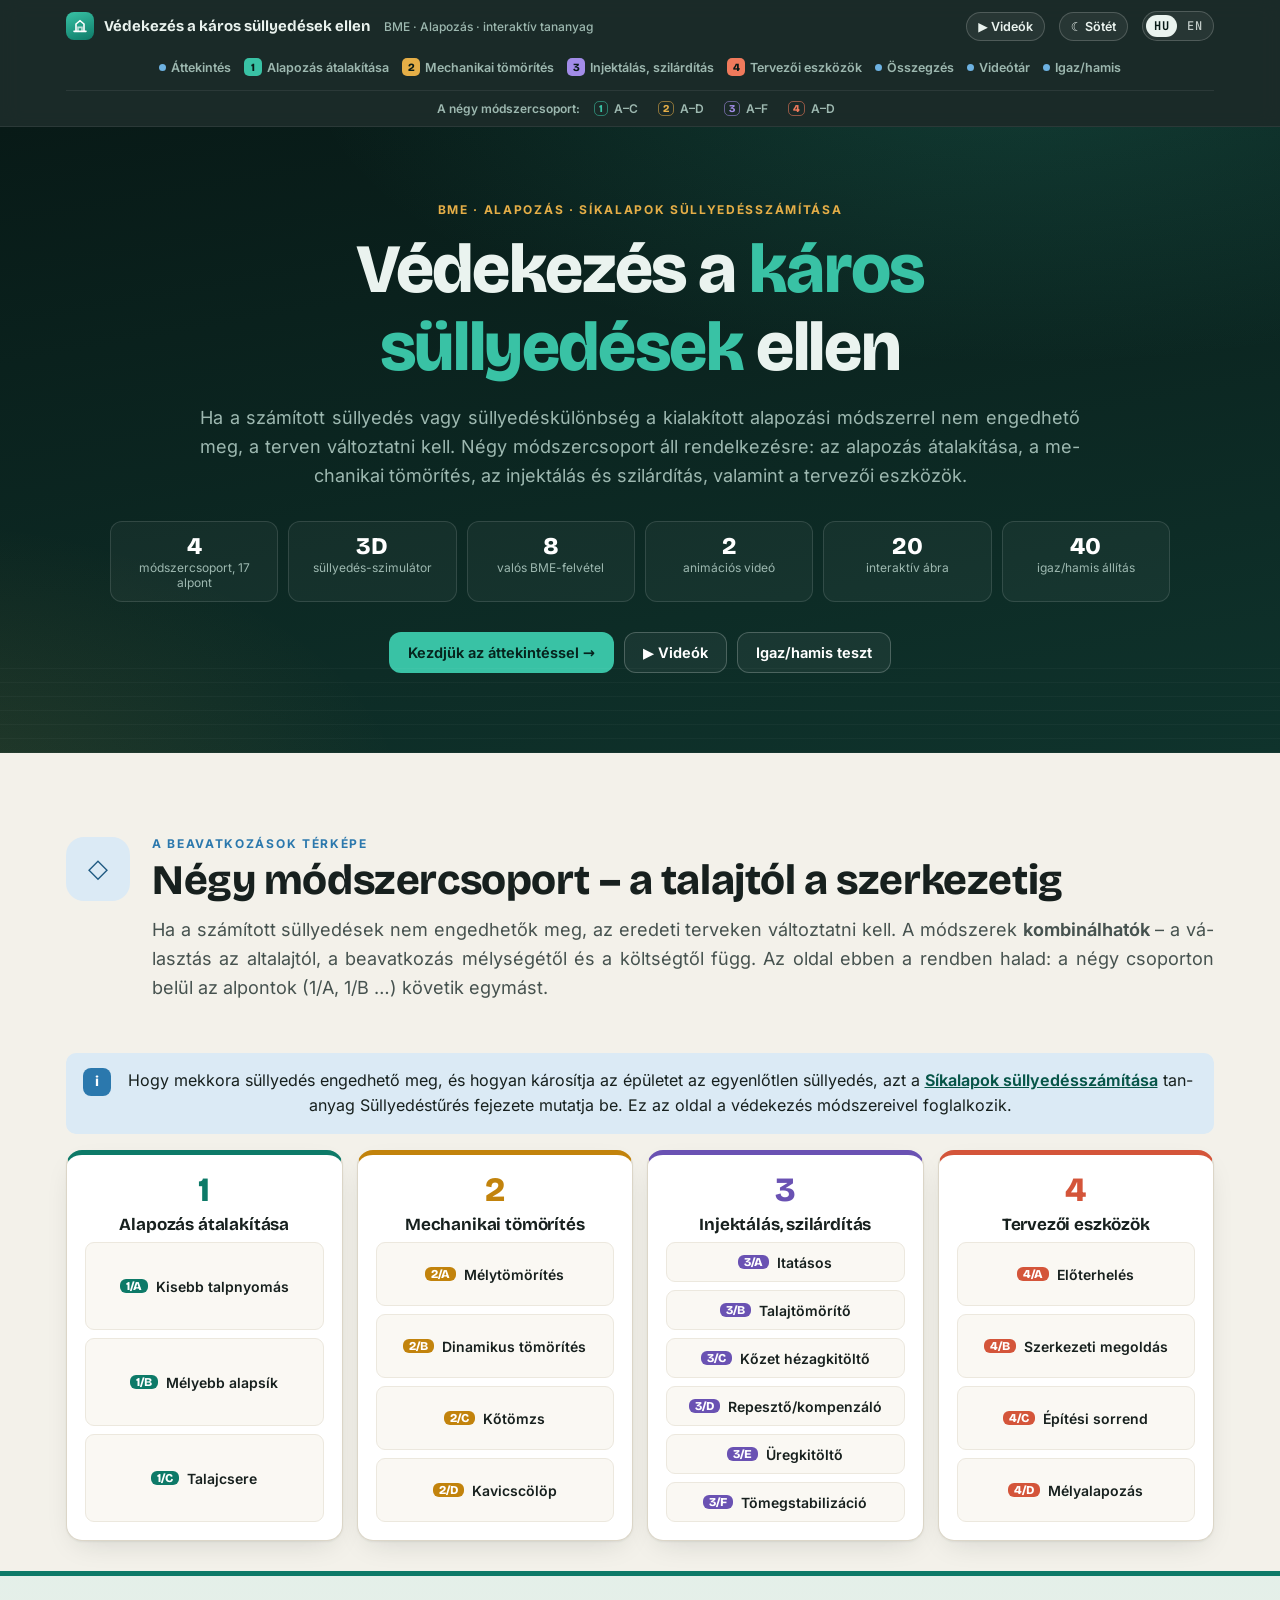
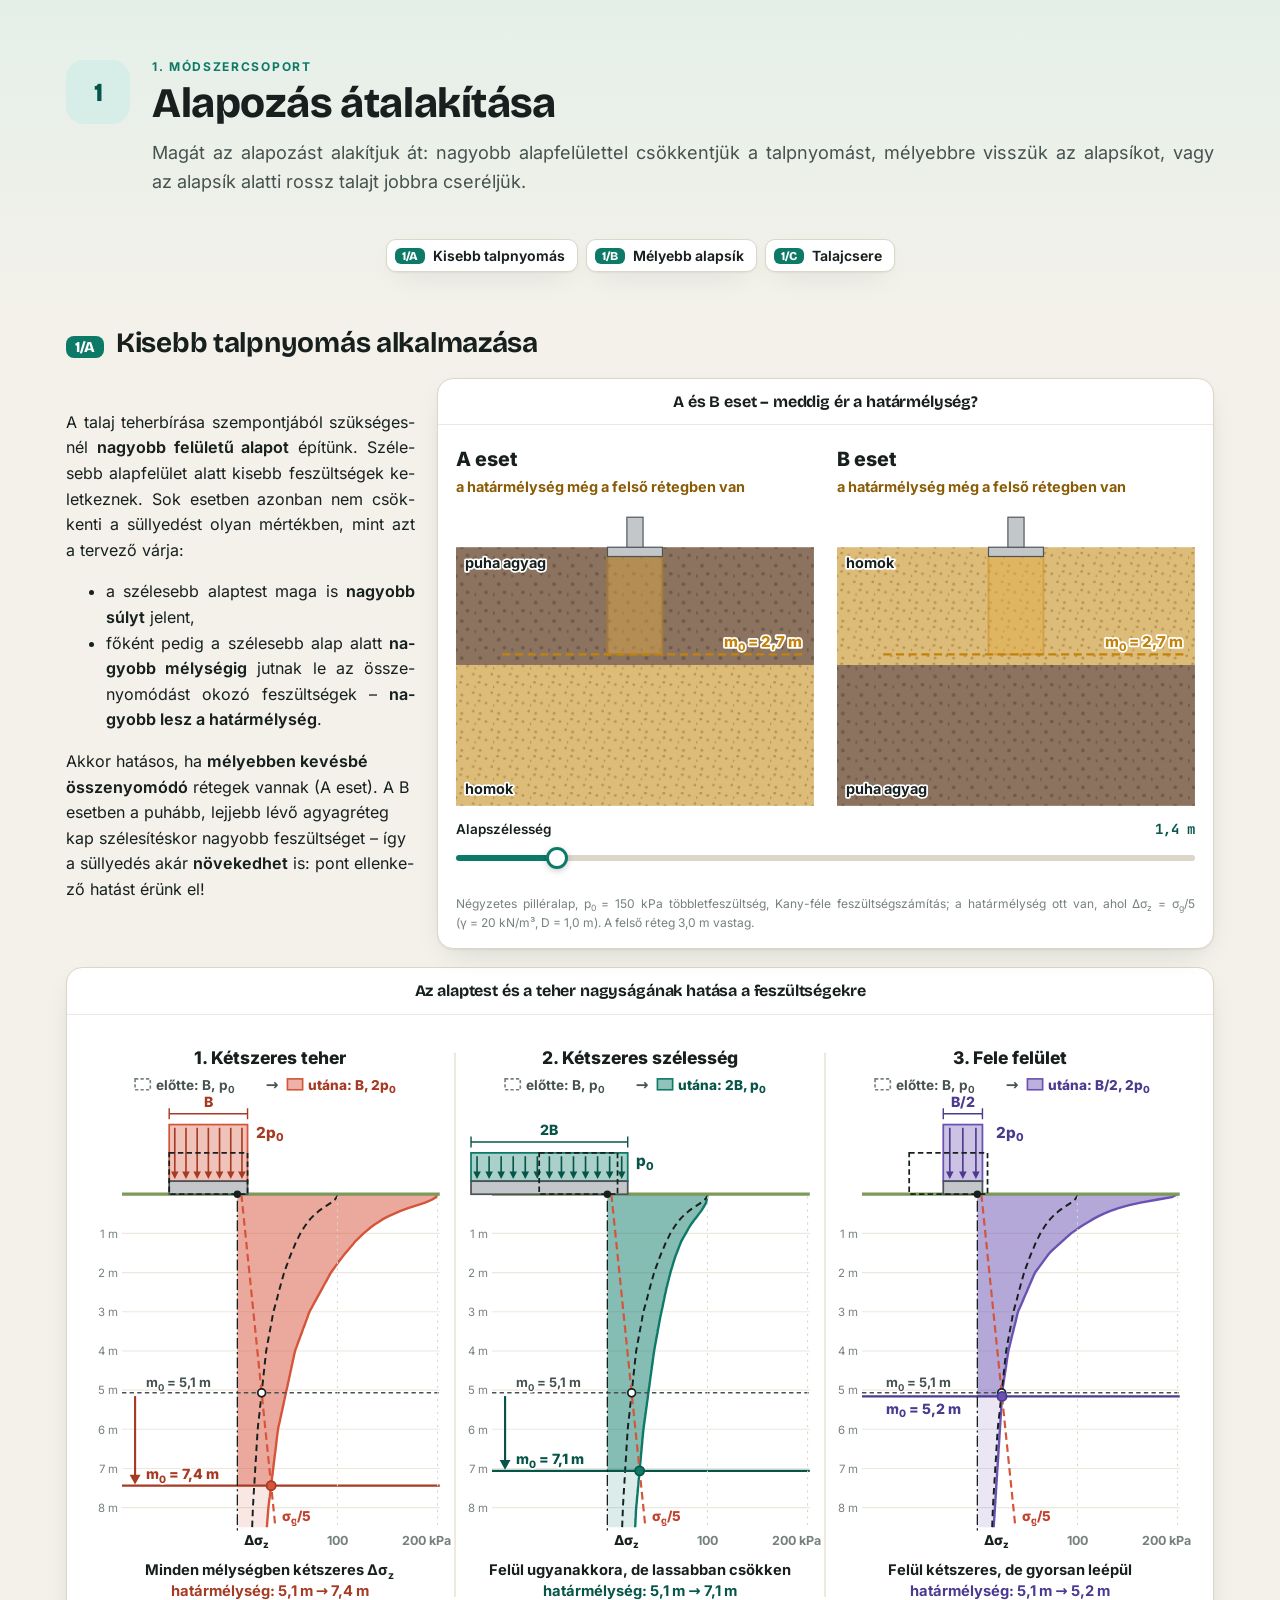
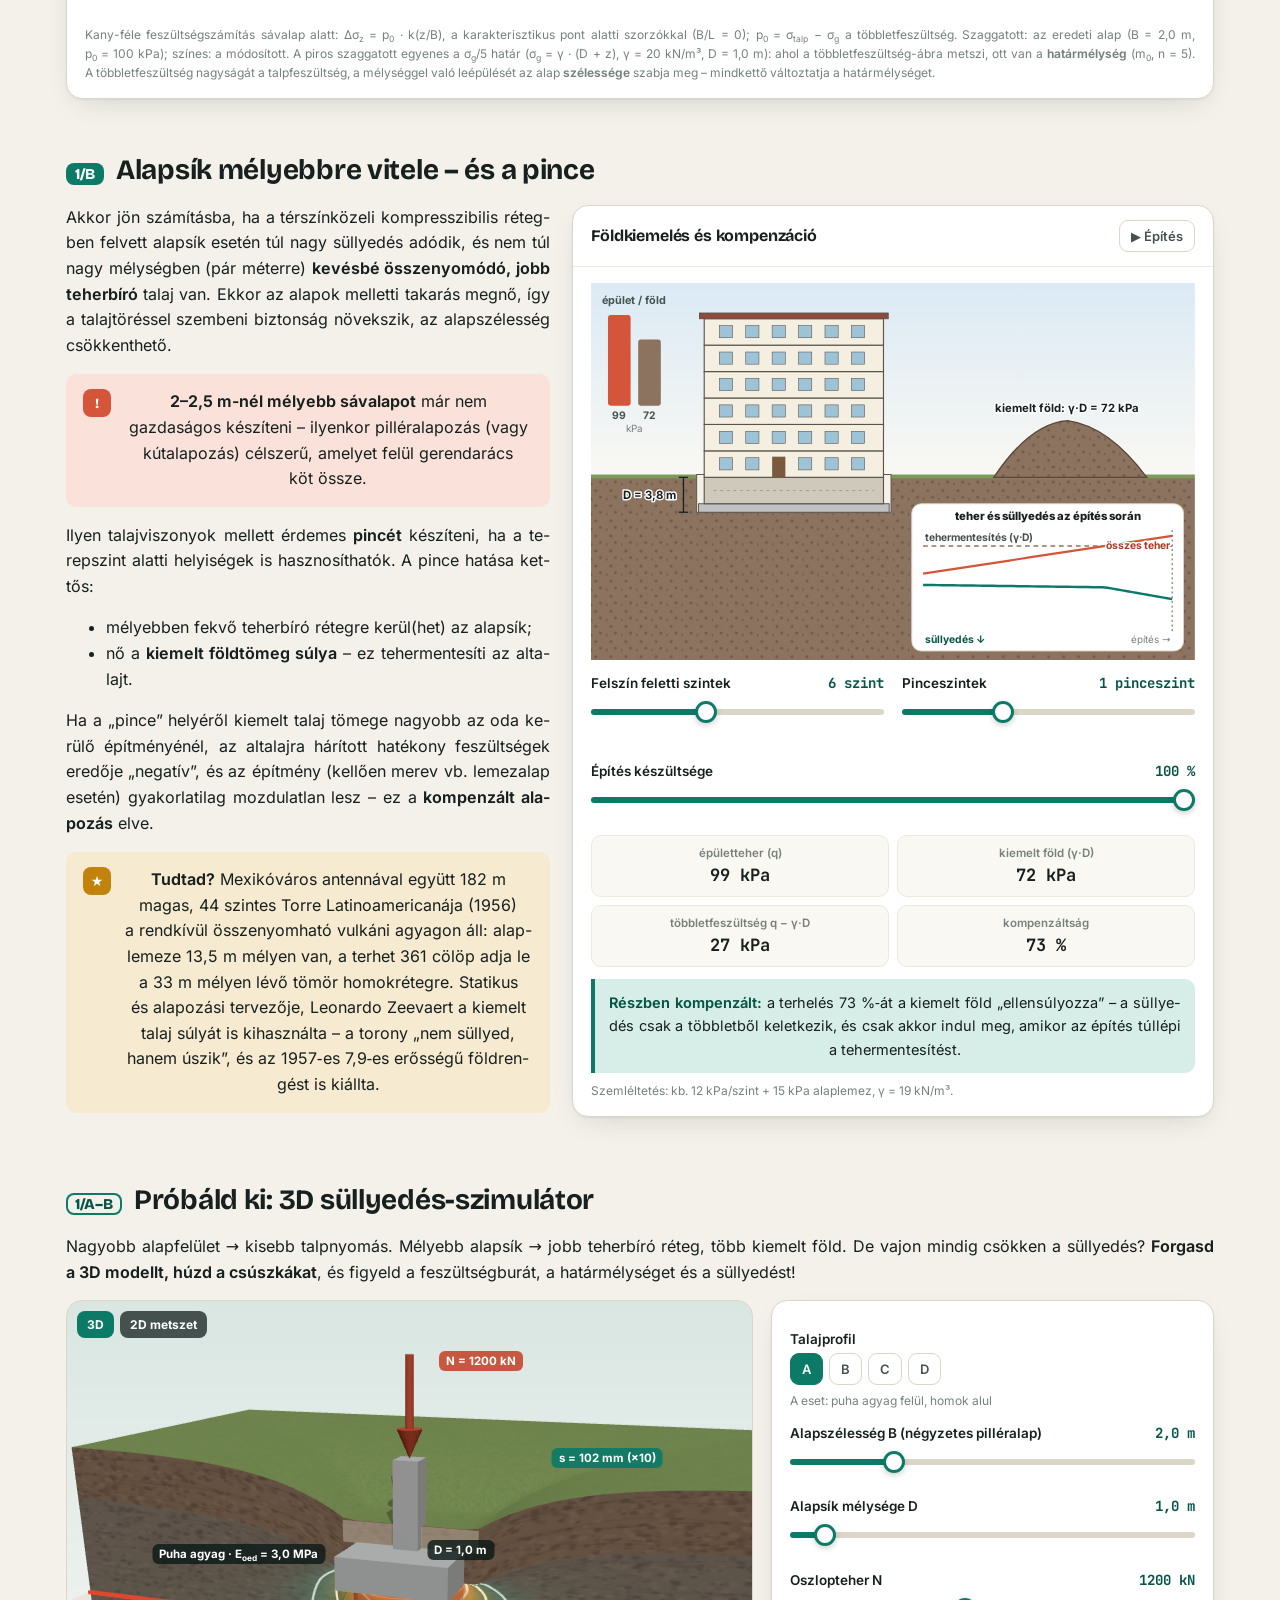
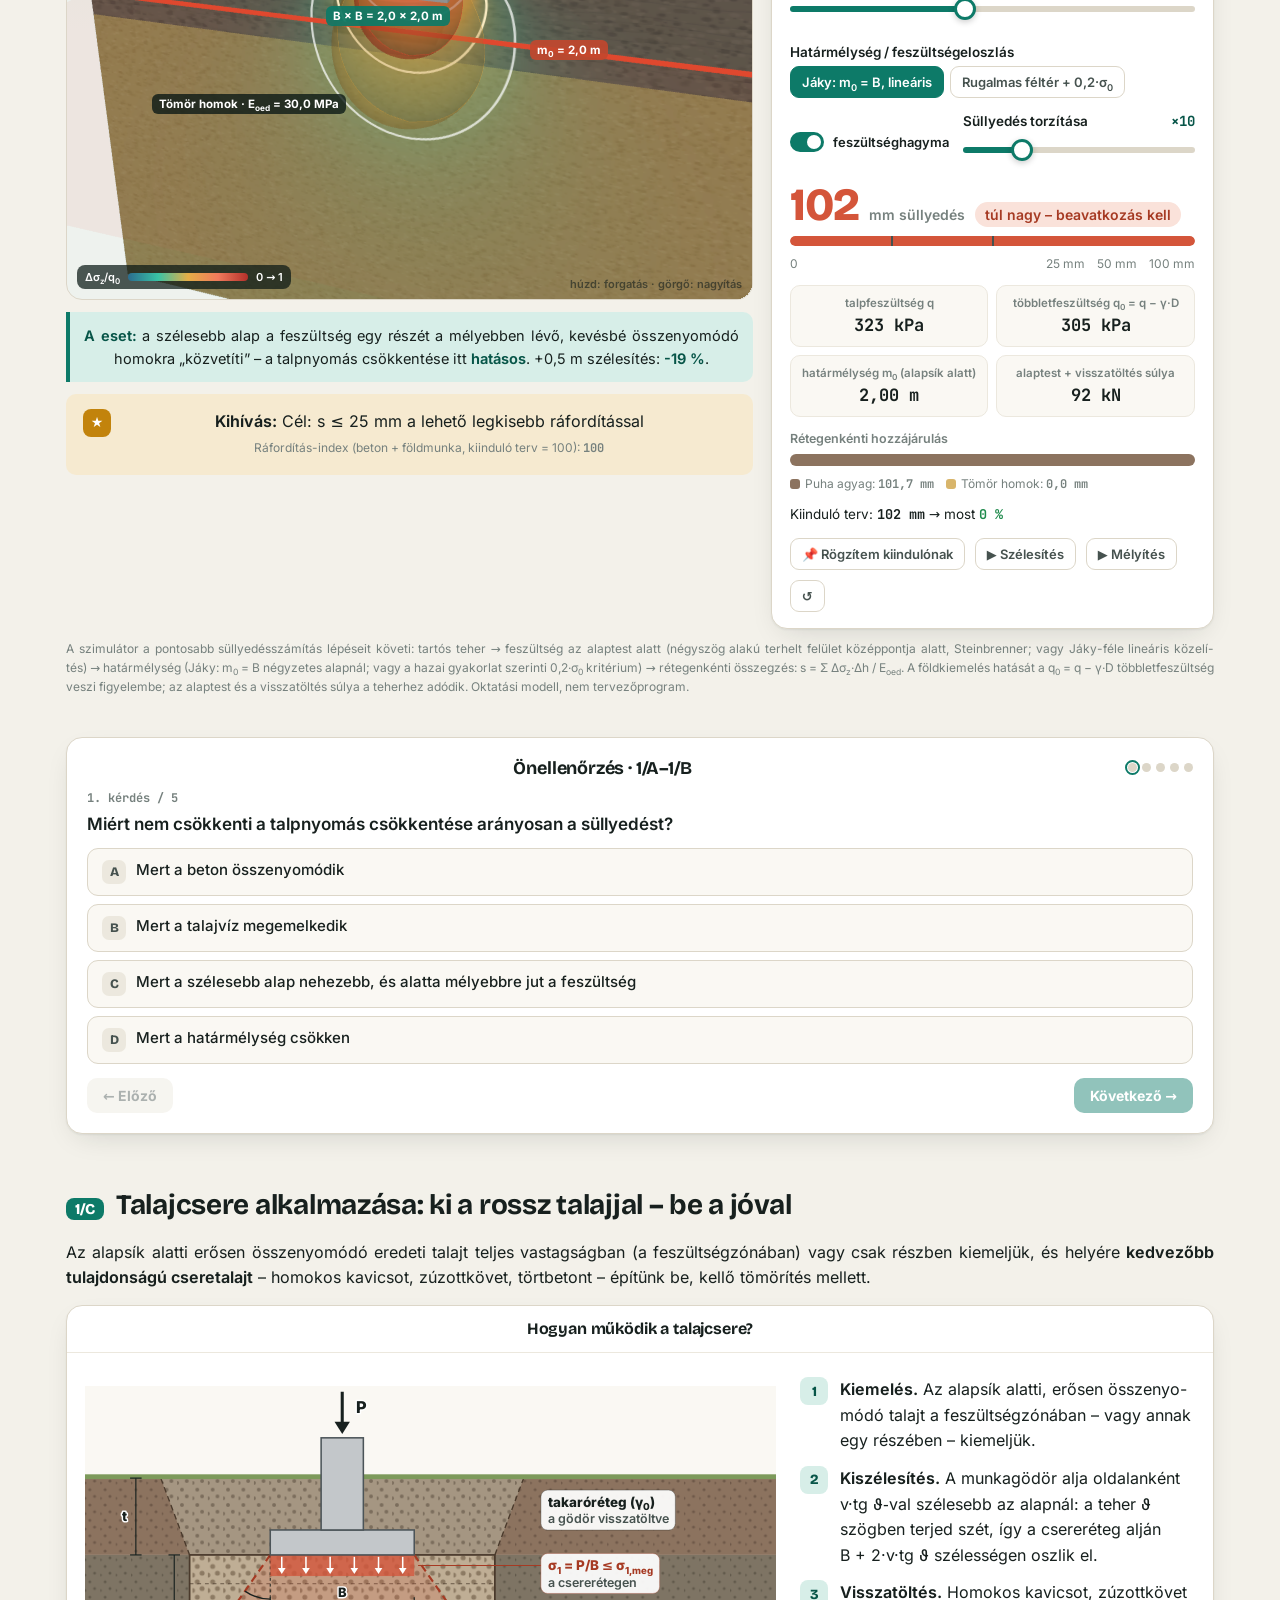
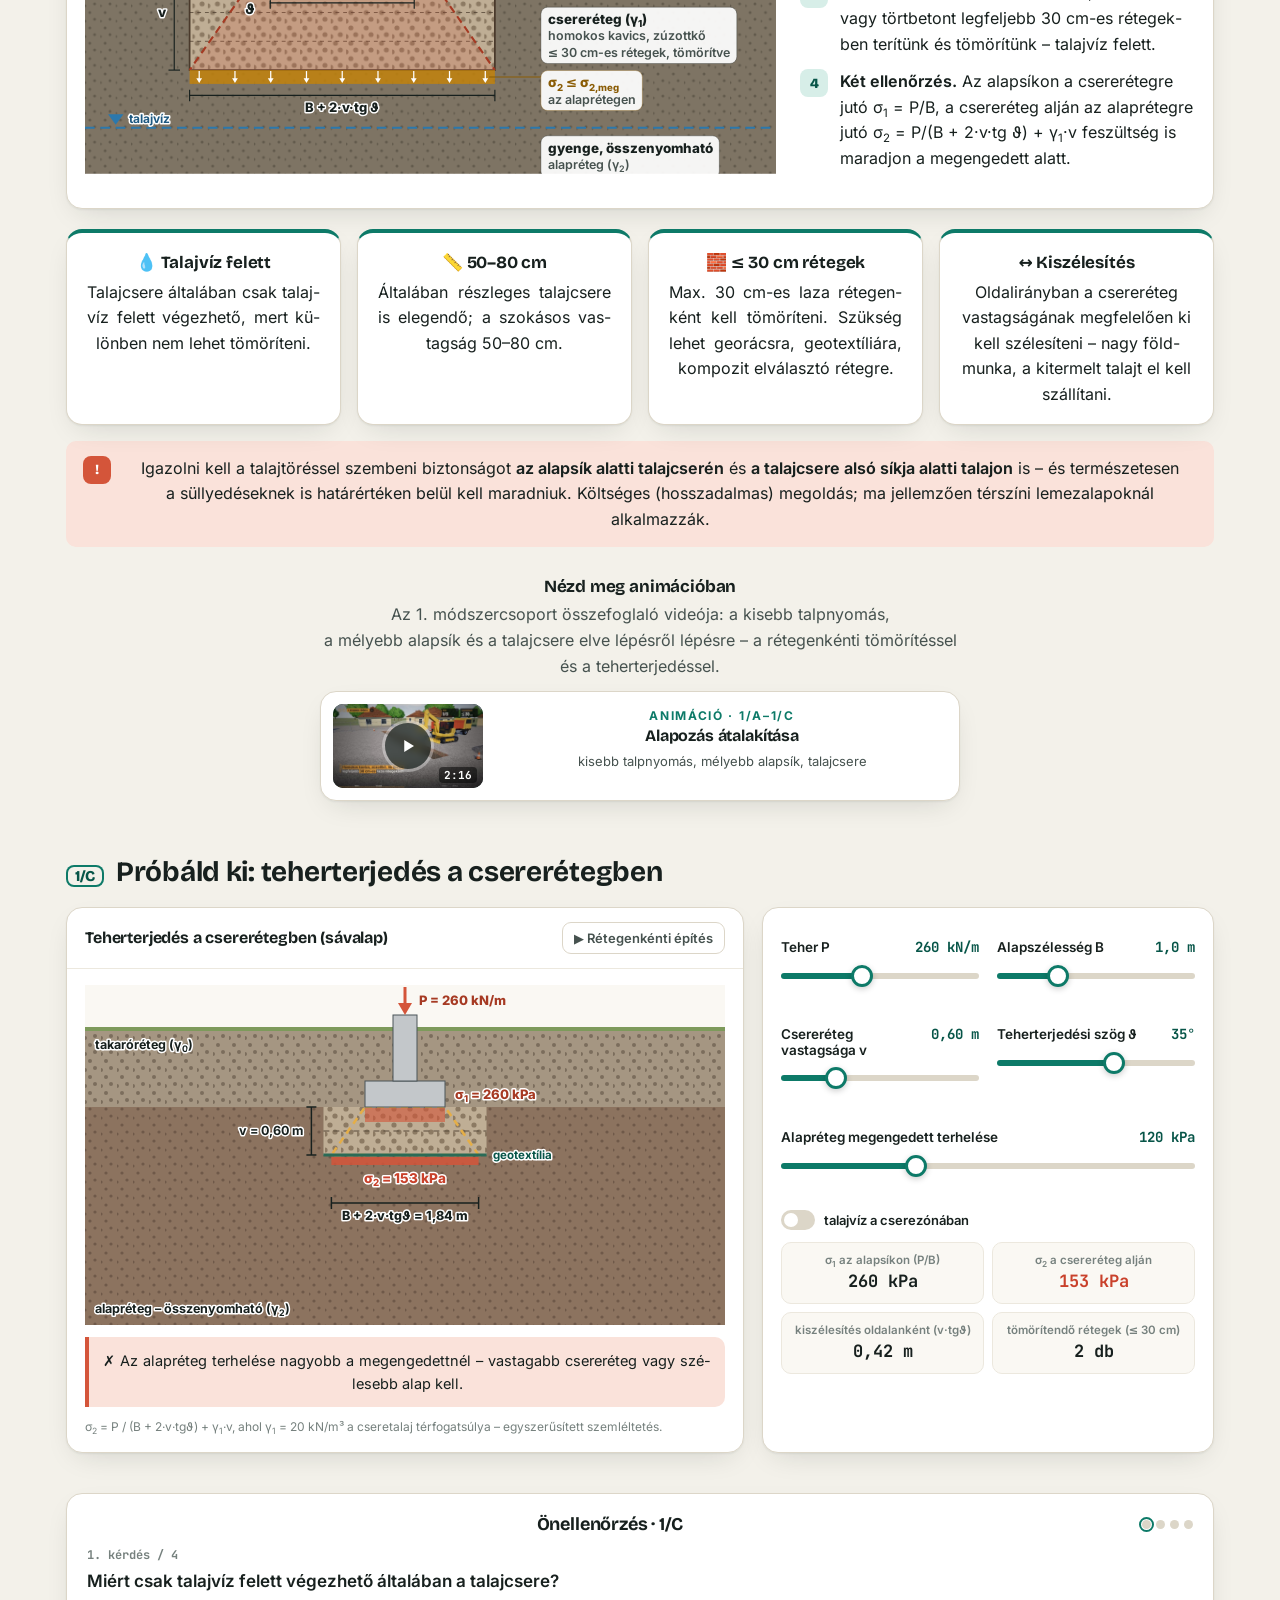
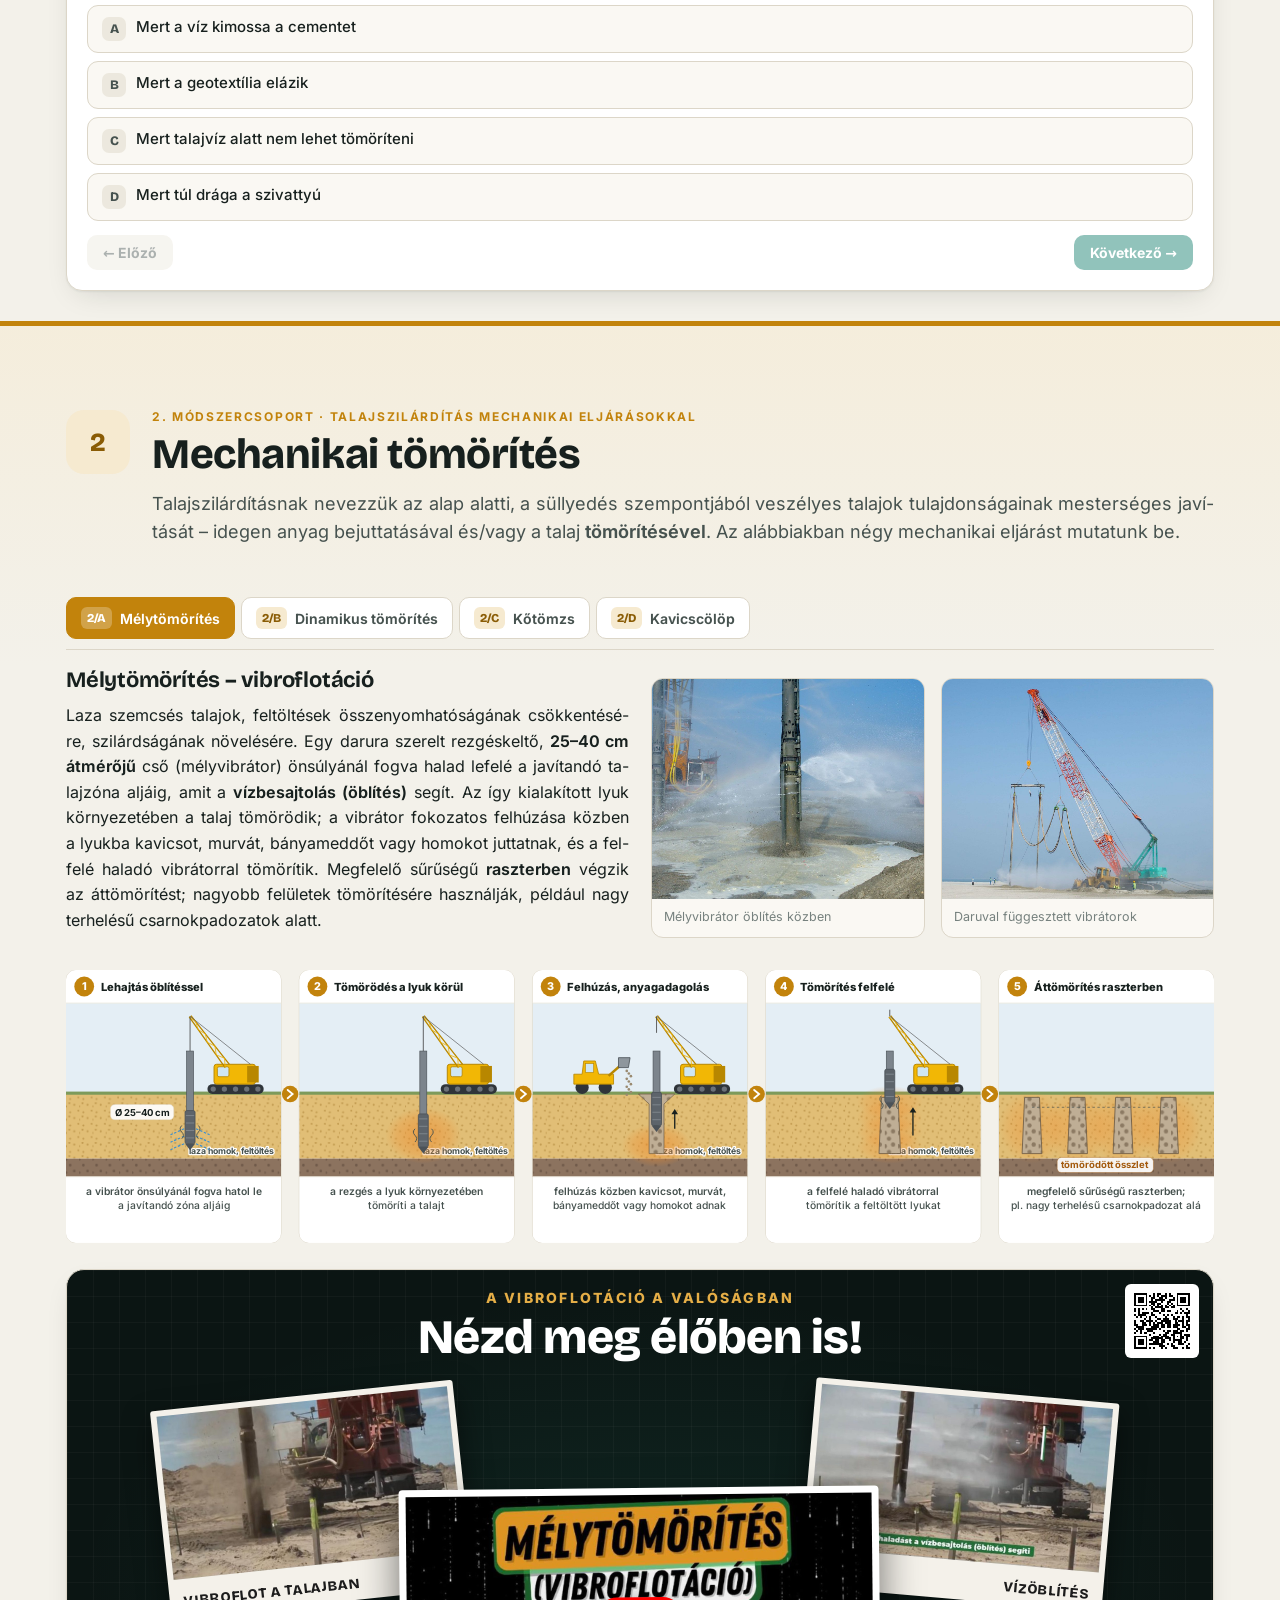
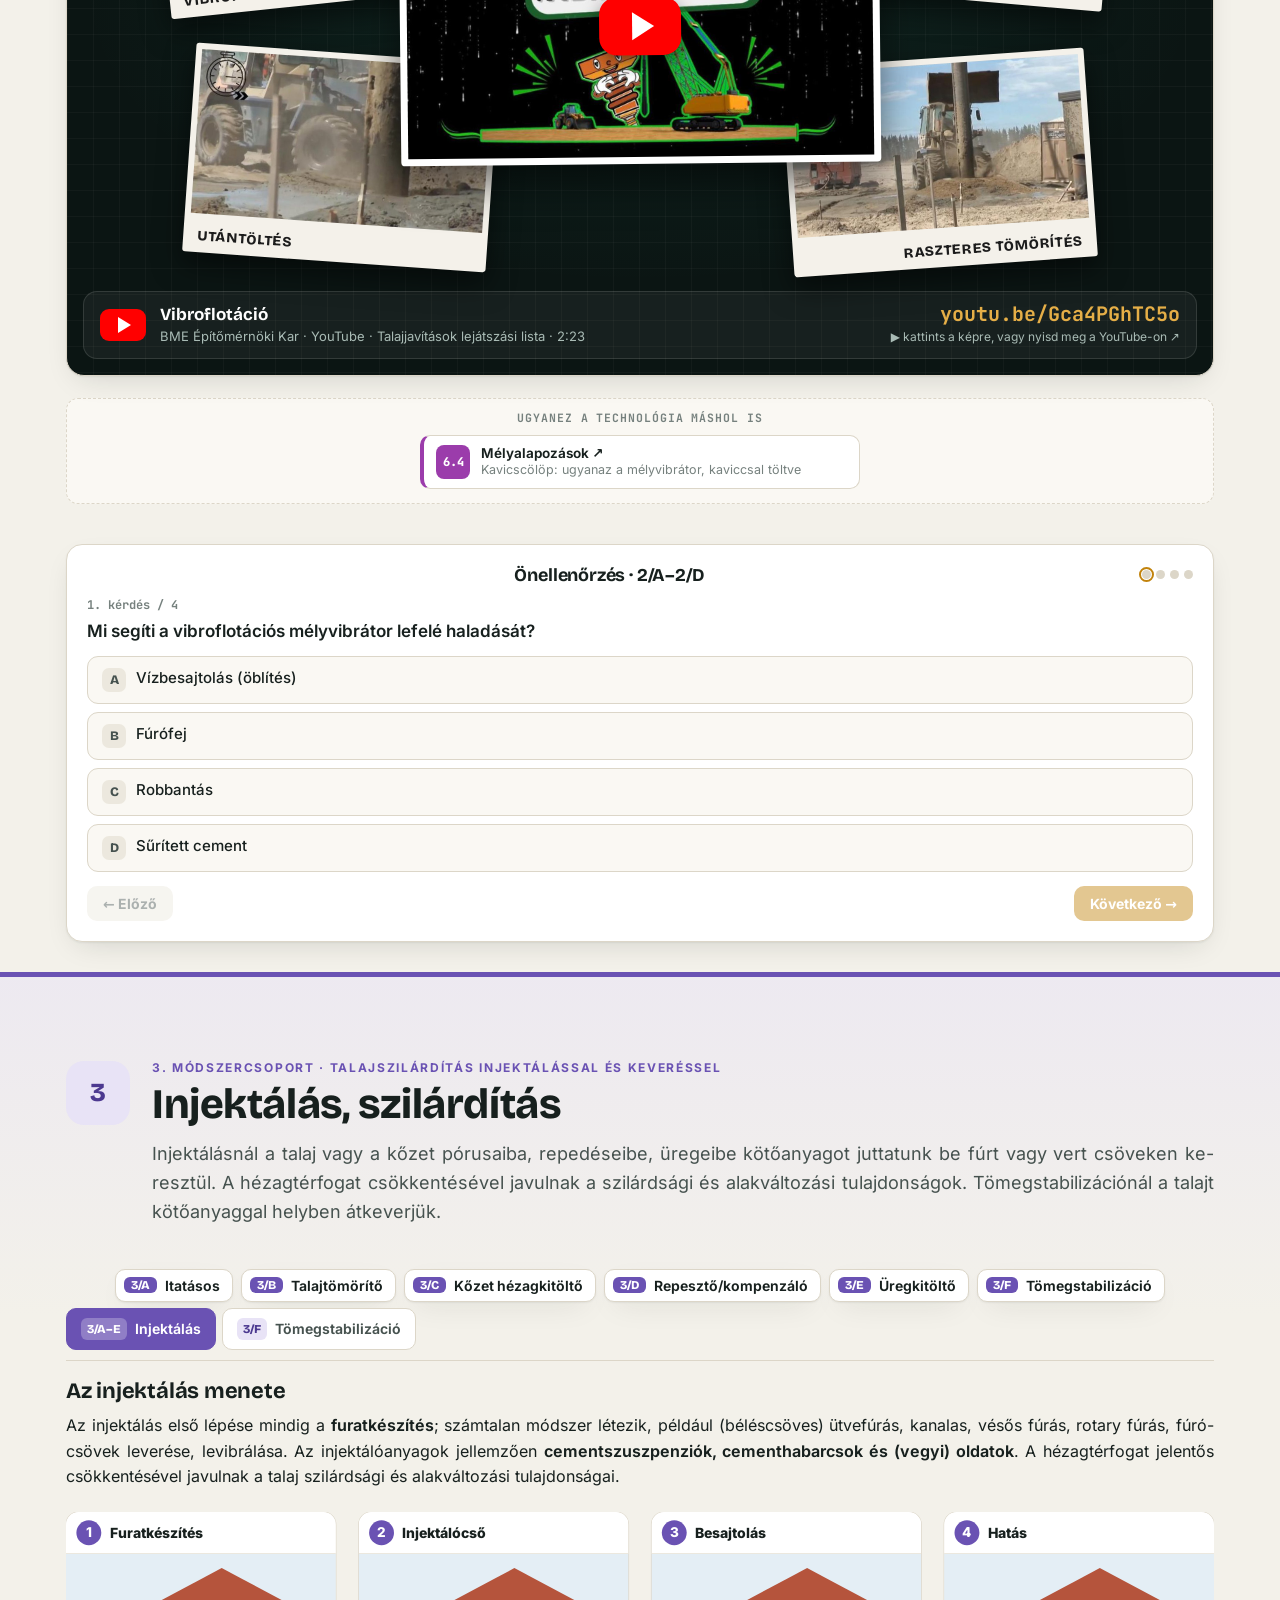
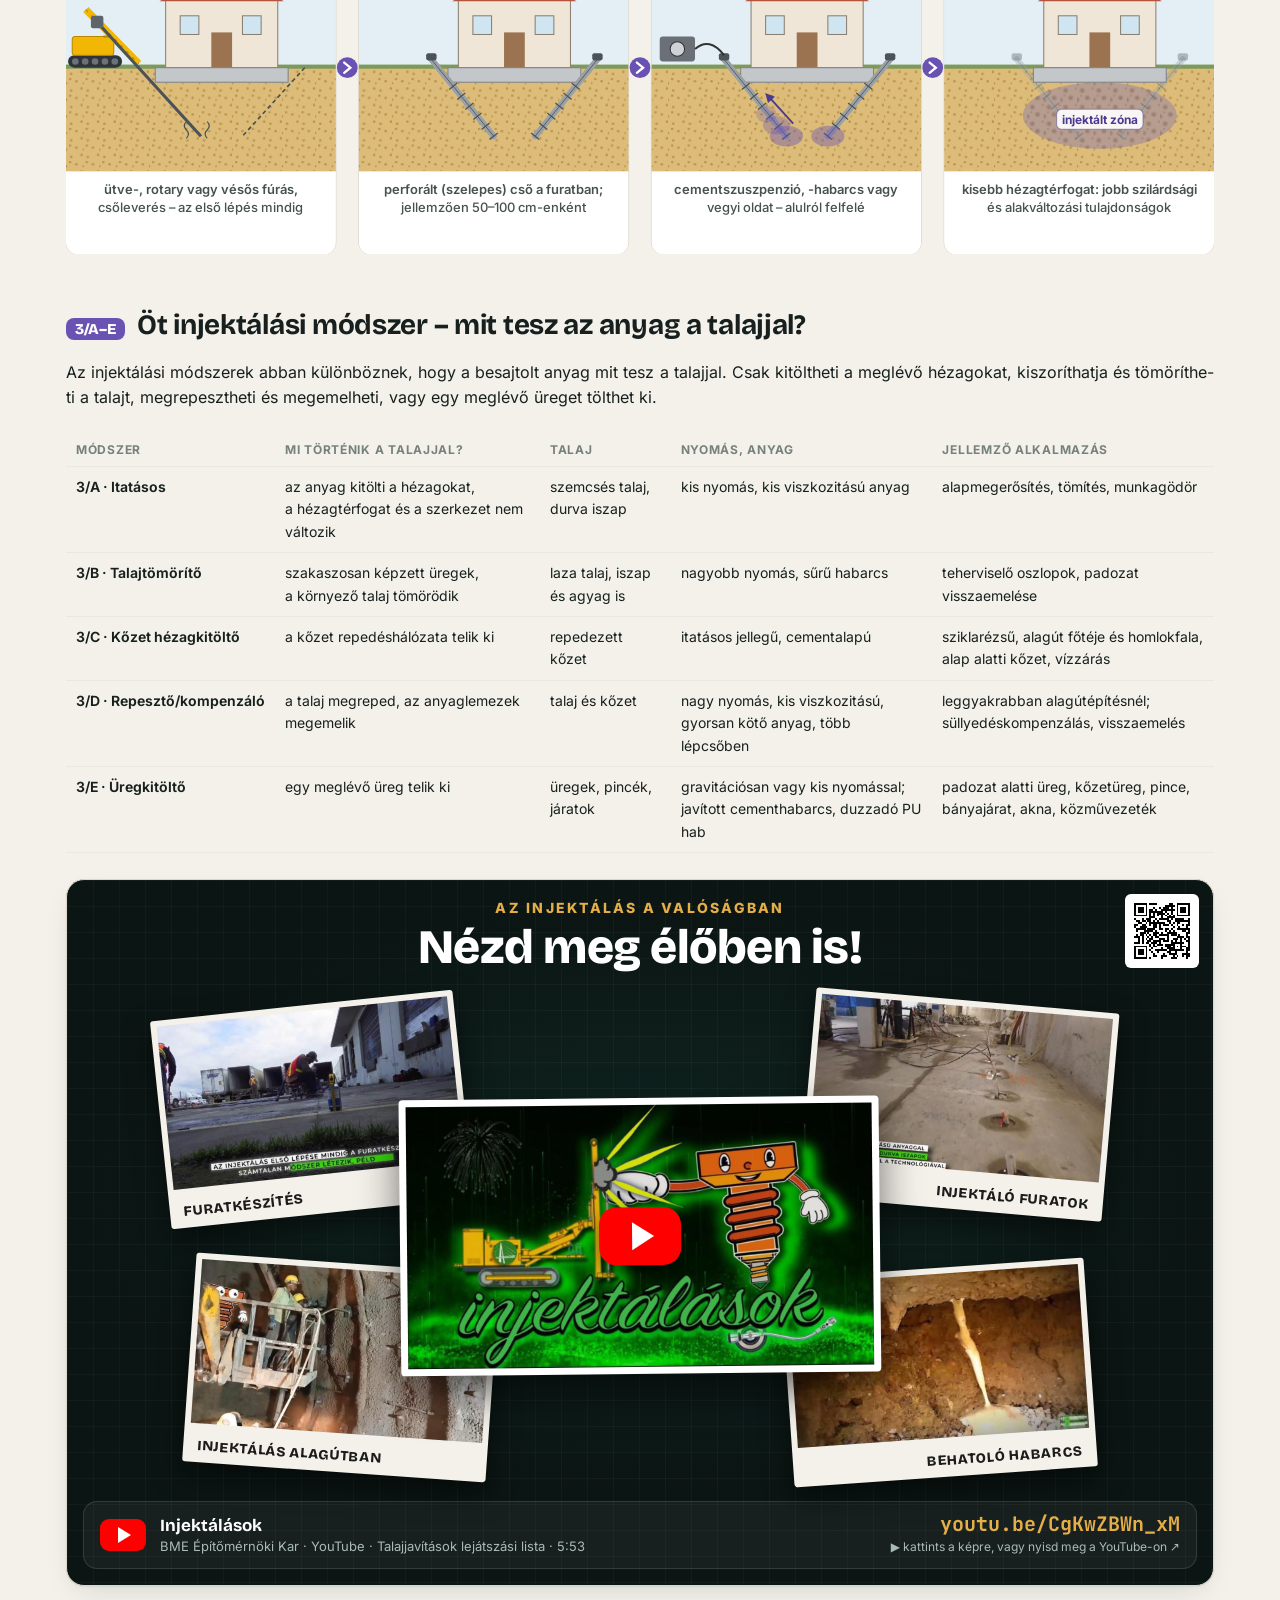
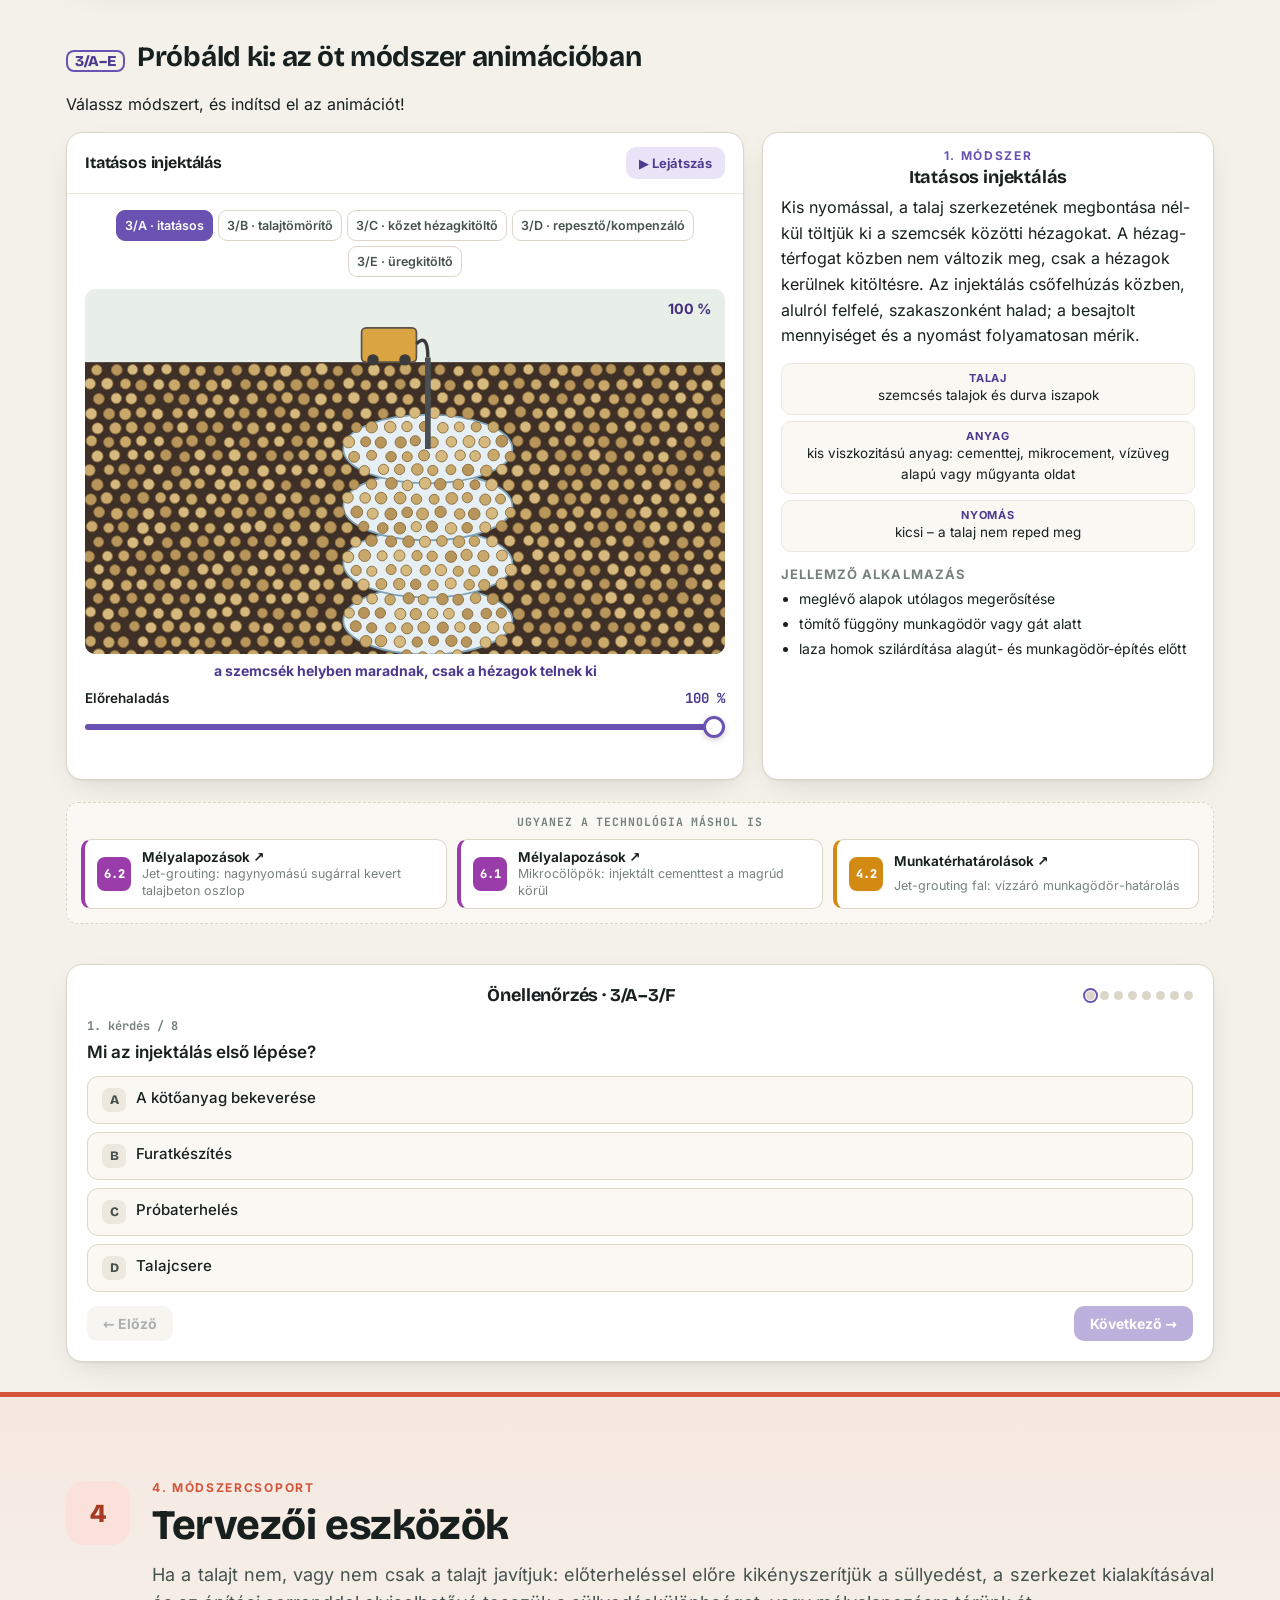
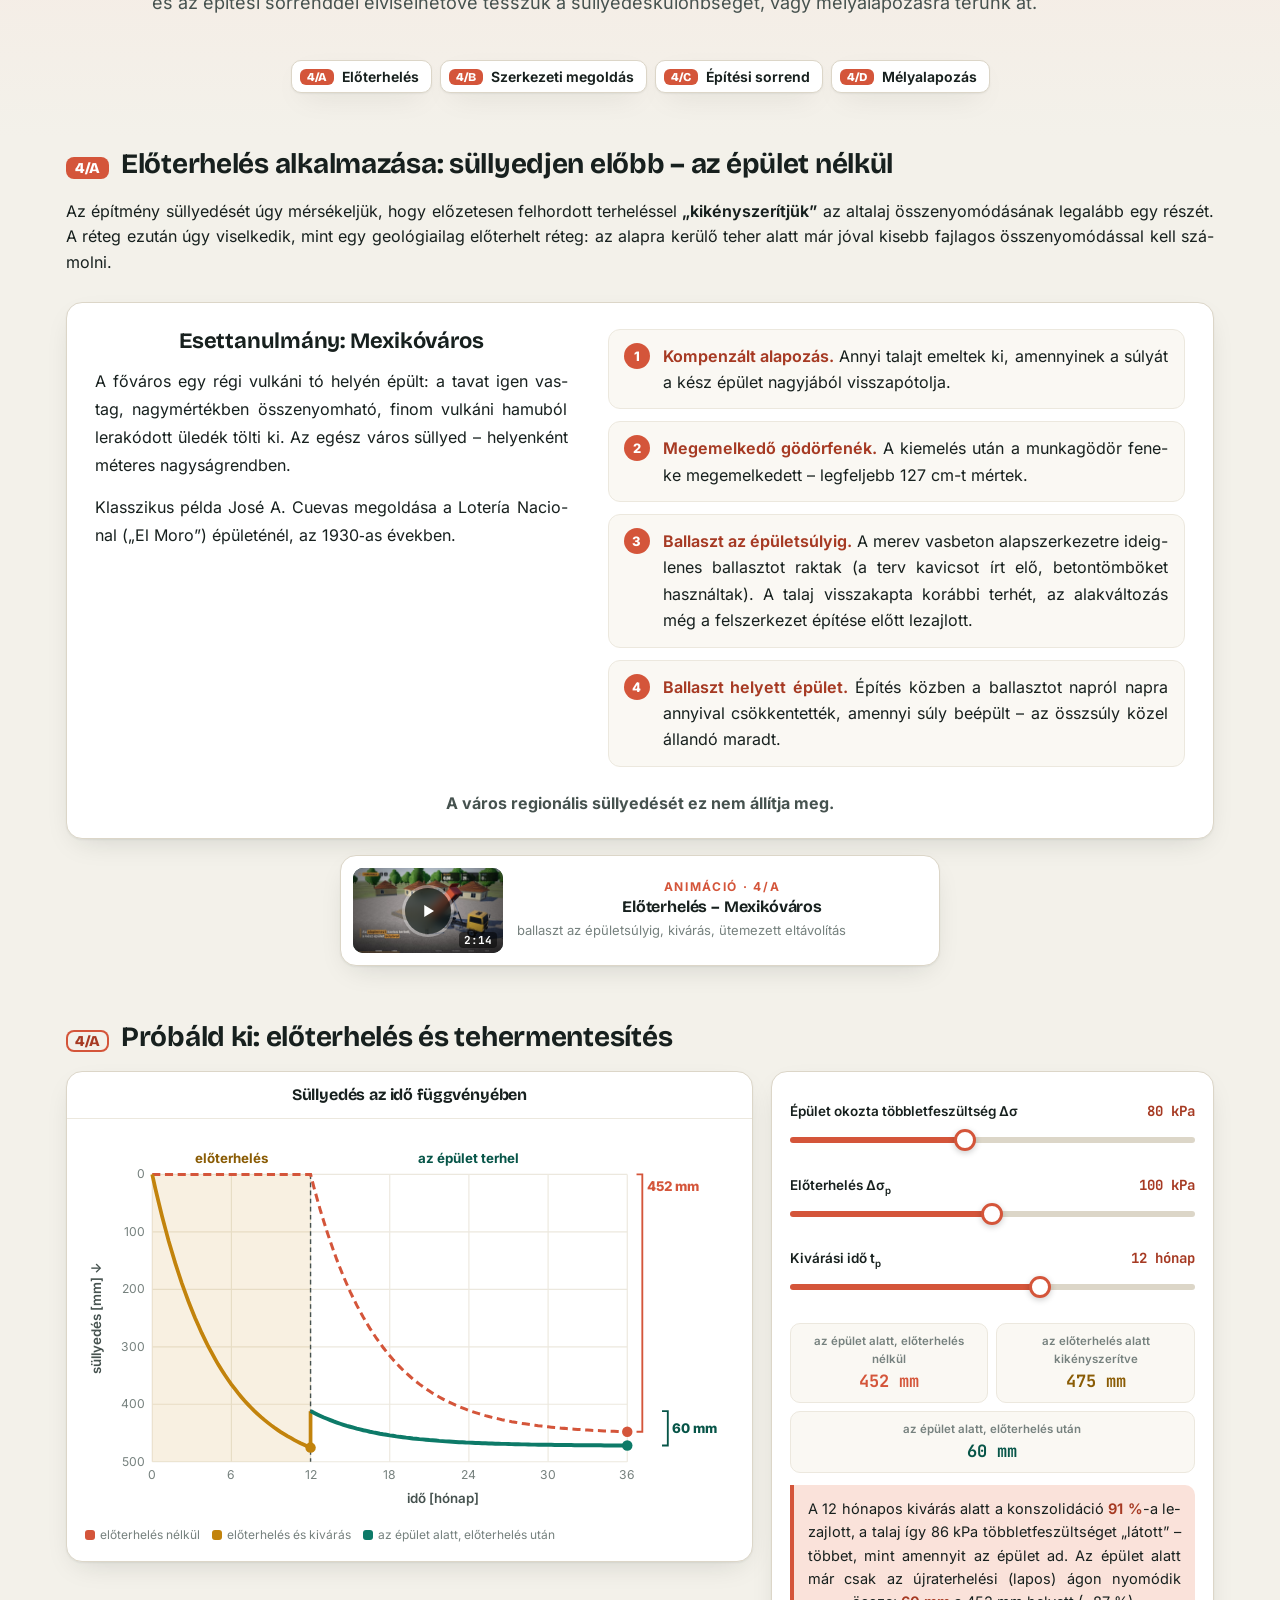
==== commit 24d63973: "Kereszthivatkozások a társ-tananyagokra: ugyanaz a technológia más szerepben Az azonos technológiák " ====
--- a/index.html
+++ b/index.html
@@ -661,6 +661,16 @@
 
 /* 4/B csarnokkeret: csomópont-választó és falazat-kapcsoló egy sorban */
 .frsw{display:flex;flex-wrap:wrap;gap:10px 18px;align-items:center;justify-content:center}
+
+/* kereszthivatkozás a társ-tananyagokra: ugyanaz a technológia más szerepben */
+.xref { margin: 22px 0 8px; padding: 12px 14px 14px; border: 1px dashed var(--line); border-radius: 12px; background: var(--card2); }
+.xref-h { display: block; text-align: center; font: 700 11.5px/1.2 ui-monospace, "JetBrains Mono", monospace; letter-spacing: .08em; text-transform: uppercase; color: var(--mute); margin: 0 0 10px; }
+.xref-list { display: flex; flex-wrap: wrap; gap: 10px; justify-content: center; }
+.xref a { flex: 1 1 260px; max-width: 440px; display: grid; grid-template-columns: auto 1fr; column-gap: 11px; align-items: center; padding: 9px 12px; border-radius: 10px; background: var(--card); border: 1px solid var(--line); border-left: 4px solid var(--xc); text-decoration: none; color: var(--ink); transition: border-color .15s, transform .15s; }
+.xref a:hover { border-color: var(--xc); transform: translateY(-1px); }
+.xref .xa { grid-row: span 2; min-width: 34px; height: 34px; padding: 0 5px; border-radius: 8px; display: grid; place-items: center; font: 800 12px/1 ui-monospace, "JetBrains Mono", monospace; color: #fff; background: var(--xc); }
+.xref b { font-size: 13.5px; line-height: 1.25; }
+.xref small { color: var(--mute); font-size: 12.5px; line-height: 1.35; text-align: left; hyphens: manual; }
 
 </style>
 <style id="bxt-css">
@@ -971,6 +981,7 @@
     </div>
     <div class="procfig" id="vfFig"></div>
     <div data-ytc="Gca4PGhTC5o"></div>
+    <aside class="xref" aria-label="Kapcsolódó tananyagok"><span class="xref-h">Ugyanez a technológia máshol is</span><div class="xref-list"><a href="https://melyalapozasok.vercel.app#egy-ko" target="_blank" rel="noopener" style="--xc:#9b3cab"><span class="xa">6.4</span><b>Mélyalapozások ↗</b><small>Kavicscölöp: ugyanaz a mélyvibrátor, kaviccsal töltve</small></a></div></aside>
   </div>
 
   <div class="tabpane" data-group="mech" data-tab="m2">
@@ -1031,6 +1042,7 @@
     </div>
     <div class="procfig" id="kcFig"></div>
     <div data-ytc="cNkNZV6kgqk"></div>
+    <aside class="xref" aria-label="Kapcsolódó tananyagok"><span class="xref-h">Ugyanez a technológia máshol is</span><div class="xref-list"><a href="https://melyalapozasok.vercel.app#egy-ko" target="_blank" rel="noopener" style="--xc:#9b3cab"><span class="xa">6.4</span><b>Mélyalapozások ↗</b><small>Kavicscölöp, vibrált kőoszlop: a gép és a folyamat lépésenként</small></a></div></aside>
   </div>
   <div class="quiz" id="q5"><div class="qh"><h4>Önellenőrzés · 2/A–2/D</h4><div class="dots"></div></div></div>
 </div></section>
@@ -1068,6 +1080,7 @@
       </div></div>
       <div class="panel"><div class="pb injinfo" id="injInfo"></div></div>
     </div>
+    <aside class="xref" aria-label="Kapcsolódó tananyagok"><span class="xref-h">Ugyanez a technológia máshol is</span><div class="xref-list"><a href="https://melyalapozasok.vercel.app#egy-jet" target="_blank" rel="noopener" style="--xc:#9b3cab"><span class="xa">6.2</span><b>Mélyalapozások ↗</b><small>Jet-grouting: nagynyomású sugárral kevert talajbeton oszlop</small></a><a href="https://melyalapozasok.vercel.app#egy-mikro" target="_blank" rel="noopener" style="--xc:#9b3cab"><span class="xa">6.1</span><b>Mélyalapozások ↗</b><small>Mikrocölöpök: injektált cementtest a magrúd körül</small></a><a href="https://munkaterhatarolasok.vercel.app#jetfal" target="_blank" rel="noopener" style="--xc:#d38a12"><span class="xa">4.2</span><b>Munkatérhatárolások ↗</b><small>Jet-grouting fal: vízzáró munkagödör-határolás</small></a></div></aside>
   </div>
   <div class="tabpane" data-group="inj" data-tab="i2">
     <h3 style="margin-bottom:10px">Tömegstabilizáció</h3>
@@ -1096,6 +1109,7 @@
       <div class="res" id="msOut"></div>
     </div></div>
     </div>
+    <aside class="xref" aria-label="Kapcsolódó tananyagok"><span class="xref-h">Ugyanez a technológia máshol is</span><div class="xref-list"><a href="https://melyalapozasok.vercel.app#egy-dsm" target="_blank" rel="noopener" style="--xc:#9b3cab"><span class="xa">6.3</span><b>Mélyalapozások ↗</b><small>Mélykeverés: oszlopszerű keverés és CSM-tábla</small></a><a href="https://munkaterhatarolasok.vercel.app#dsmfal" target="_blank" rel="noopener" style="--xc:#d38a12"><span class="xa">4.4</span><b>Munkatérhatárolások ↗</b><small>Mélykeveréssel előállított fal: munkagödör-határolásként</small></a></div></aside>
   </div>
   <div class="quiz" id="q6"><div class="qh"><h4>Önellenőrzés · 3/A–3/F</h4><div class="dots"></div></div></div>
 </div></section>
@@ -1355,6 +1369,16 @@
   tabs.addEventListener('click', (e) => { const b = e.target.closest('button'); if (!b) return; $$('button', tabs).forEach(x => x.classList.toggle('on', x === b)); panes.forEach(p => p.classList.toggle('on', p.dataset.tab === b.dataset.tab)); dispatchEvent(new CustomEvent('tabchange', { detail: { group: grp, tab: b.dataset.tab } })); });
 });
 window.U.openTab = (grp, tab) => { const b = document.querySelector(`.tabs[data-group="${grp}"] button[data-tab="${tab}"]`); if (b) b.click(); };
+// a társ-tananyagokból érkező mélyhivatkozás egy fülre (#kavicscolop, #tomegstabilizacio …): a fül megnyílik, a lap a fülsorhoz ugrik
+const HASH_TAB = { melytomorites: 'mech:m1', dinamikus: 'mech:m2', kotomzs: 'mech:m3', kavicscolop: 'mech:m4', injektalas: 'inj:i1', tomegstabilizacio: 'inj:i2' };
+function hashTab() {
+  const t = HASH_TAB[decodeURIComponent(location.hash.slice(1))]; if (!t) return;
+  const [g, k] = t.split(':'); window.U.openTab(g, k);
+  const tabs = document.querySelector(`.tabs[data-group="${g}"]`); if (!tabs) return;
+  const go = () => { const tb = document.querySelector('.topbar'); scrollTo({ top: Math.max(0, tabs.getBoundingClientRect().top + scrollY - (tb ? tb.offsetHeight : 0) - 12), behavior: 'instant' }); };
+  go(); addEventListener('load', () => { go(); setTimeout(go, 700); }, { once: true });
+}
+hashTab(); addEventListener('hashchange', hashTab);
 
 // --- videók ---
 const VIDEOS = {
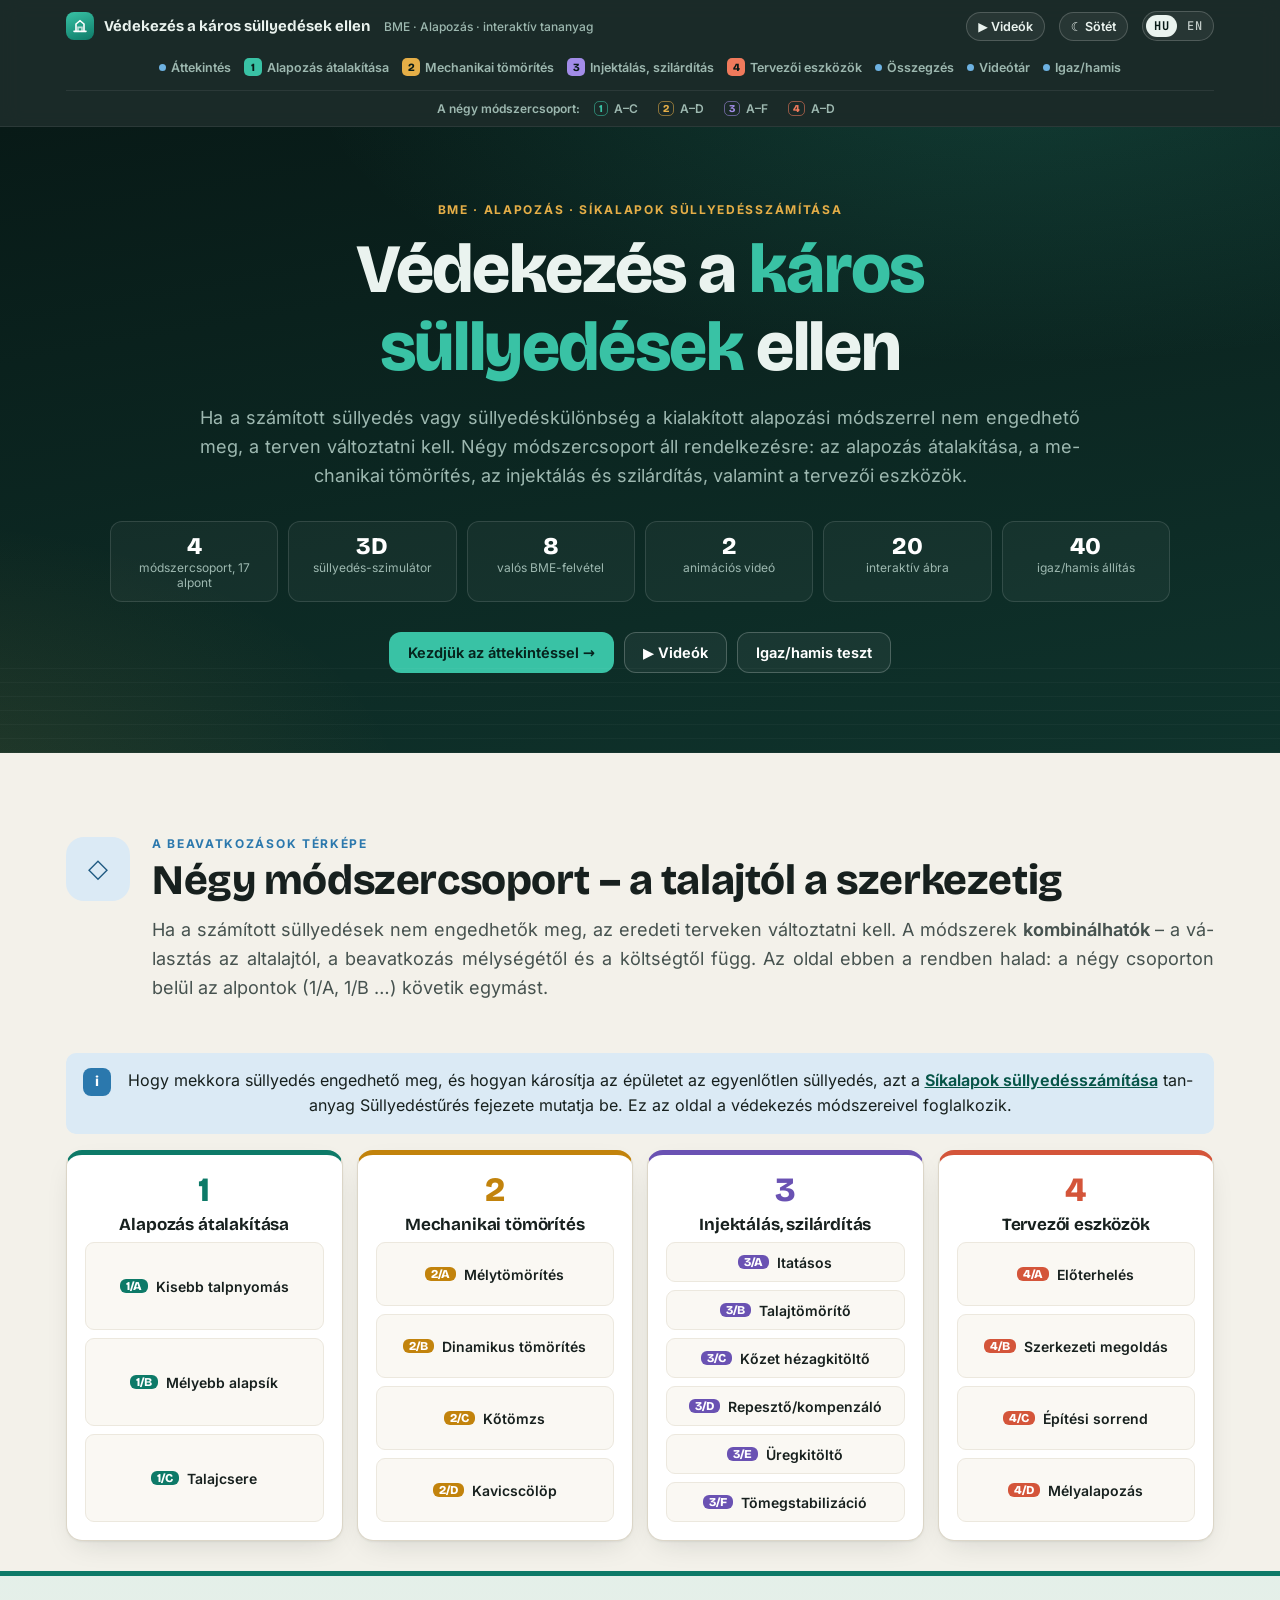
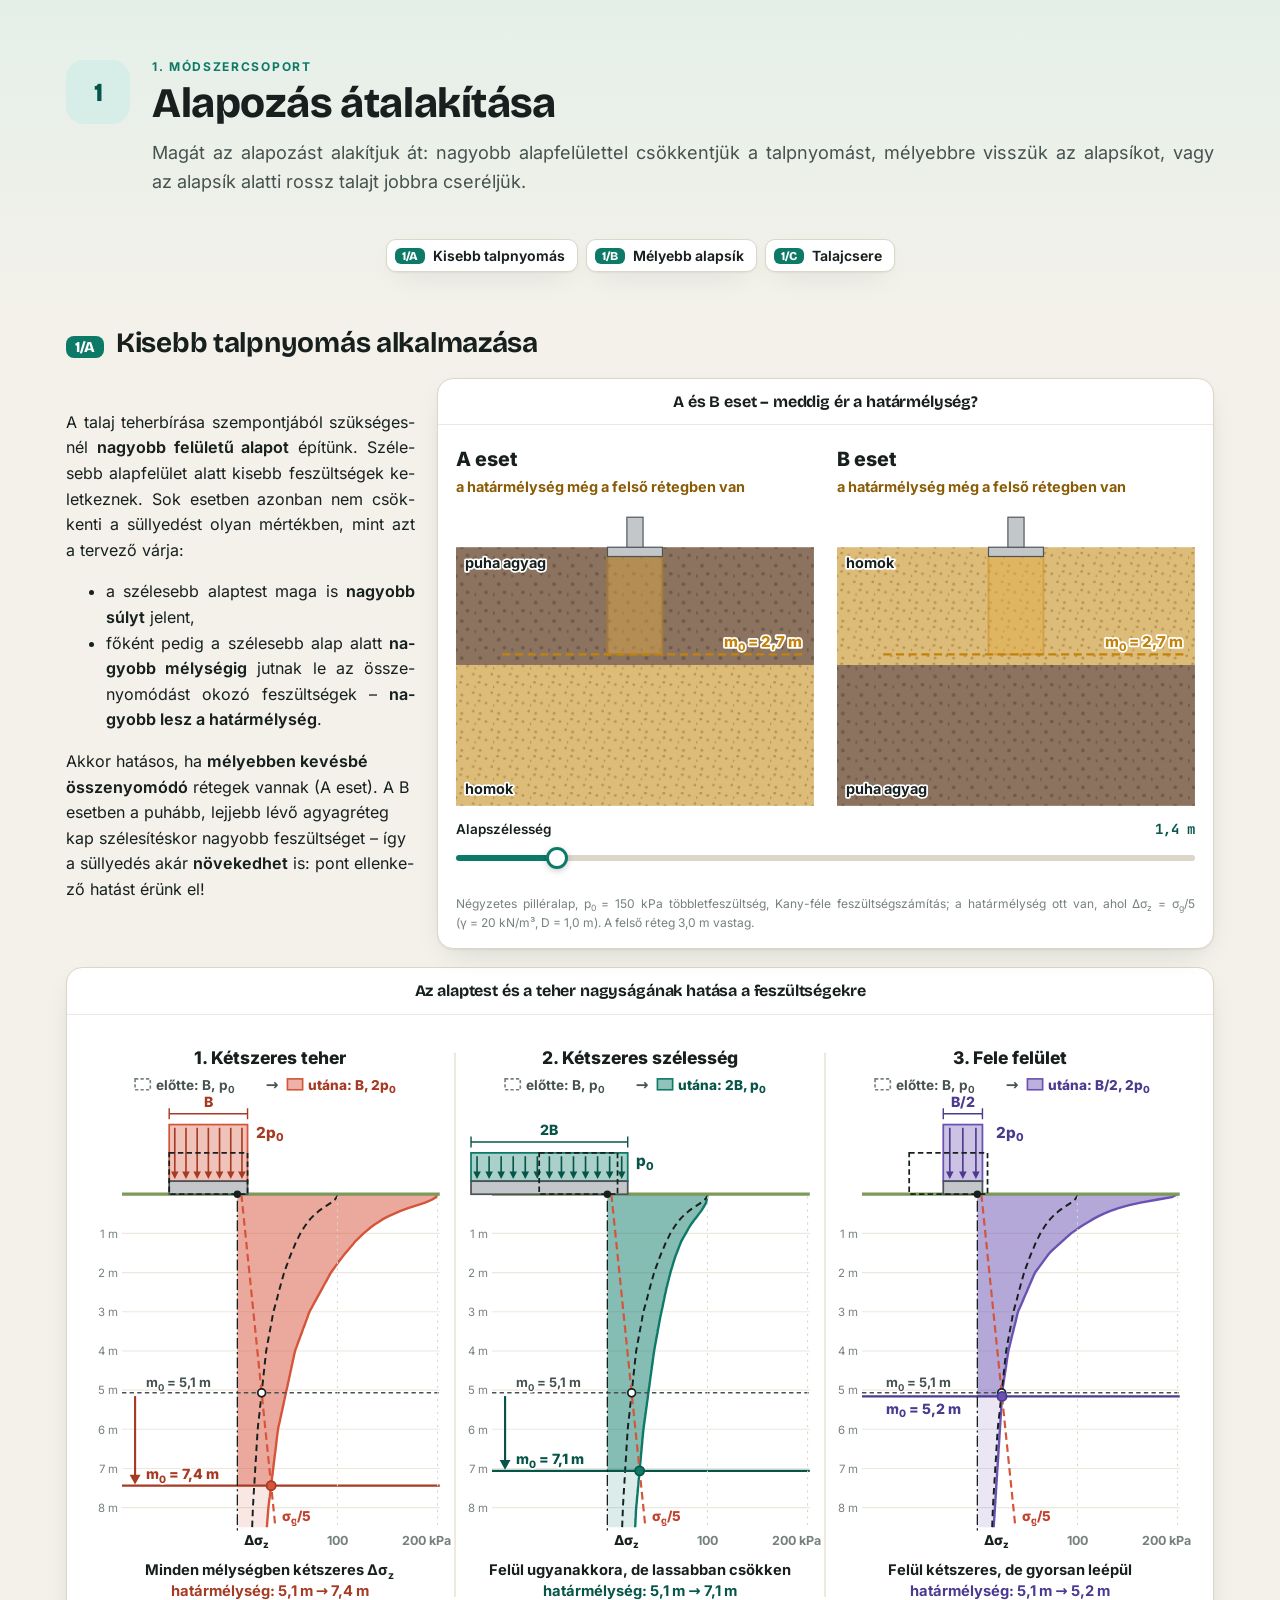
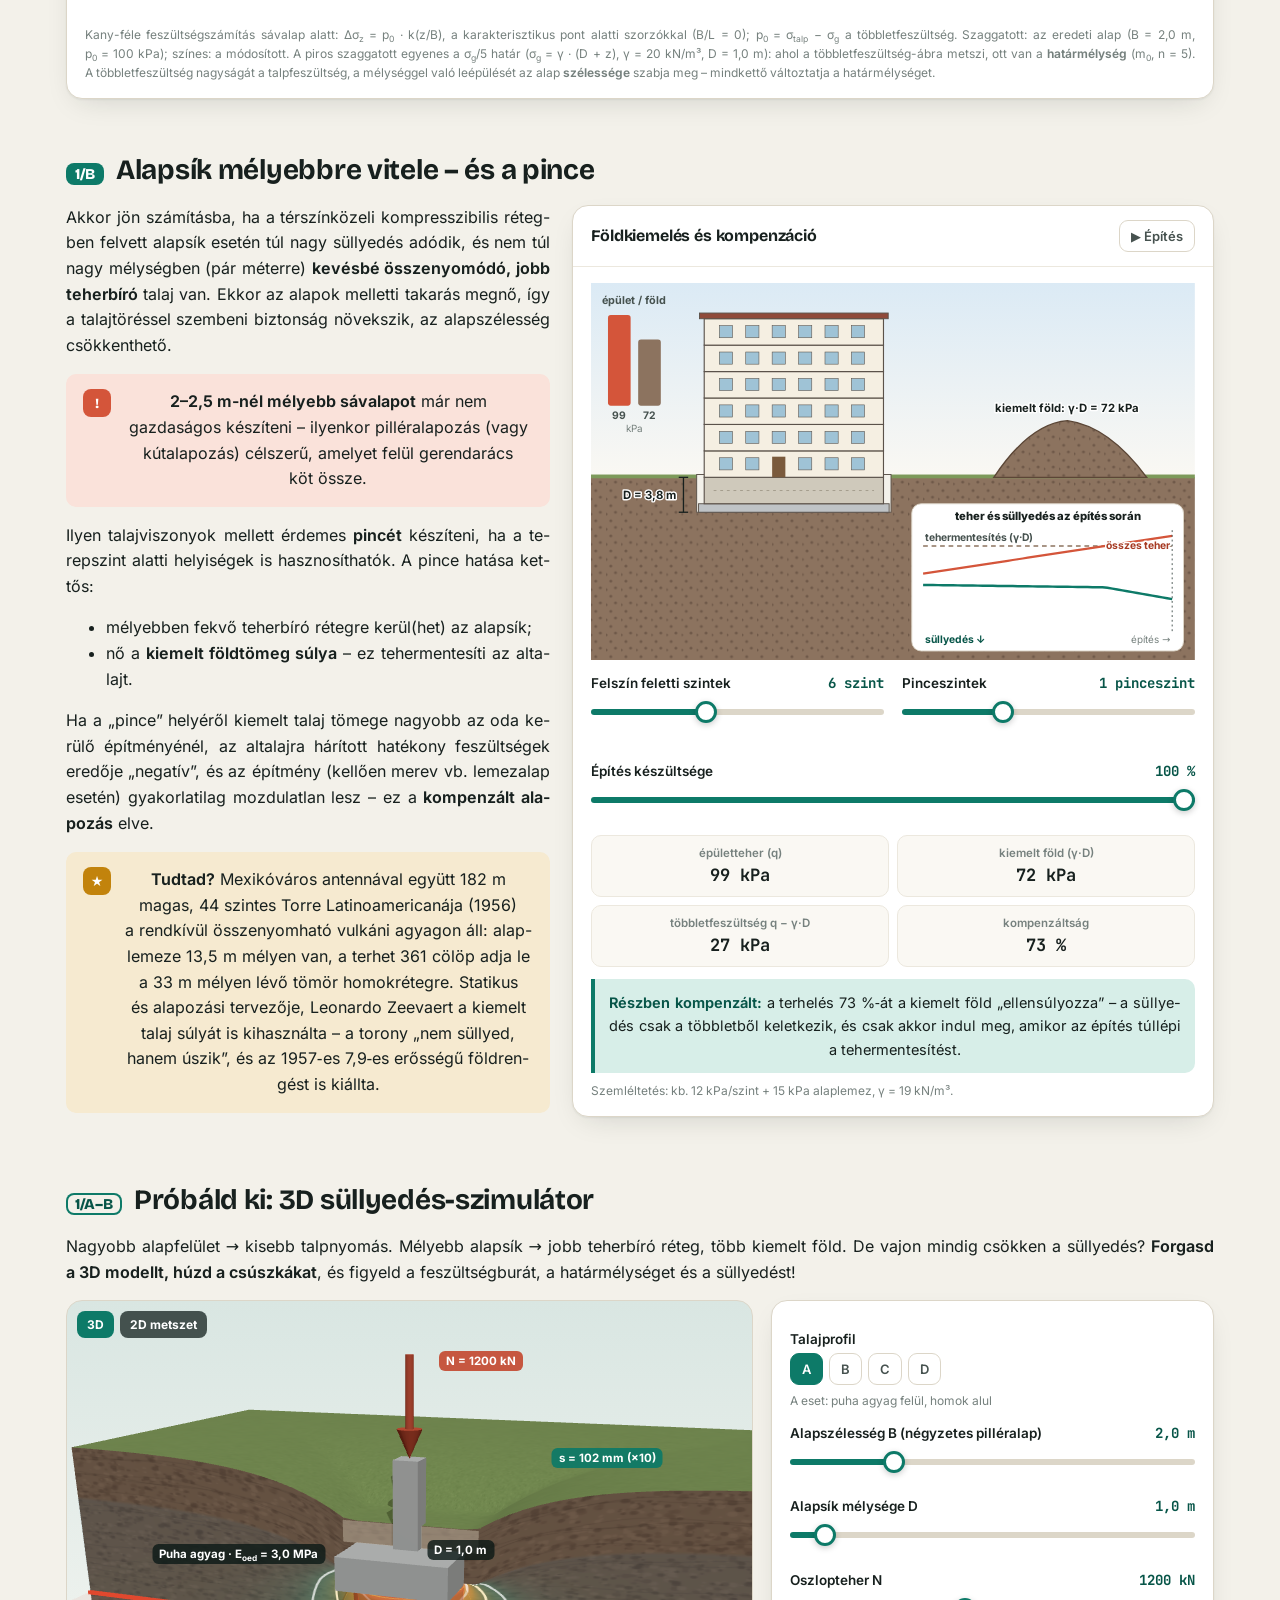
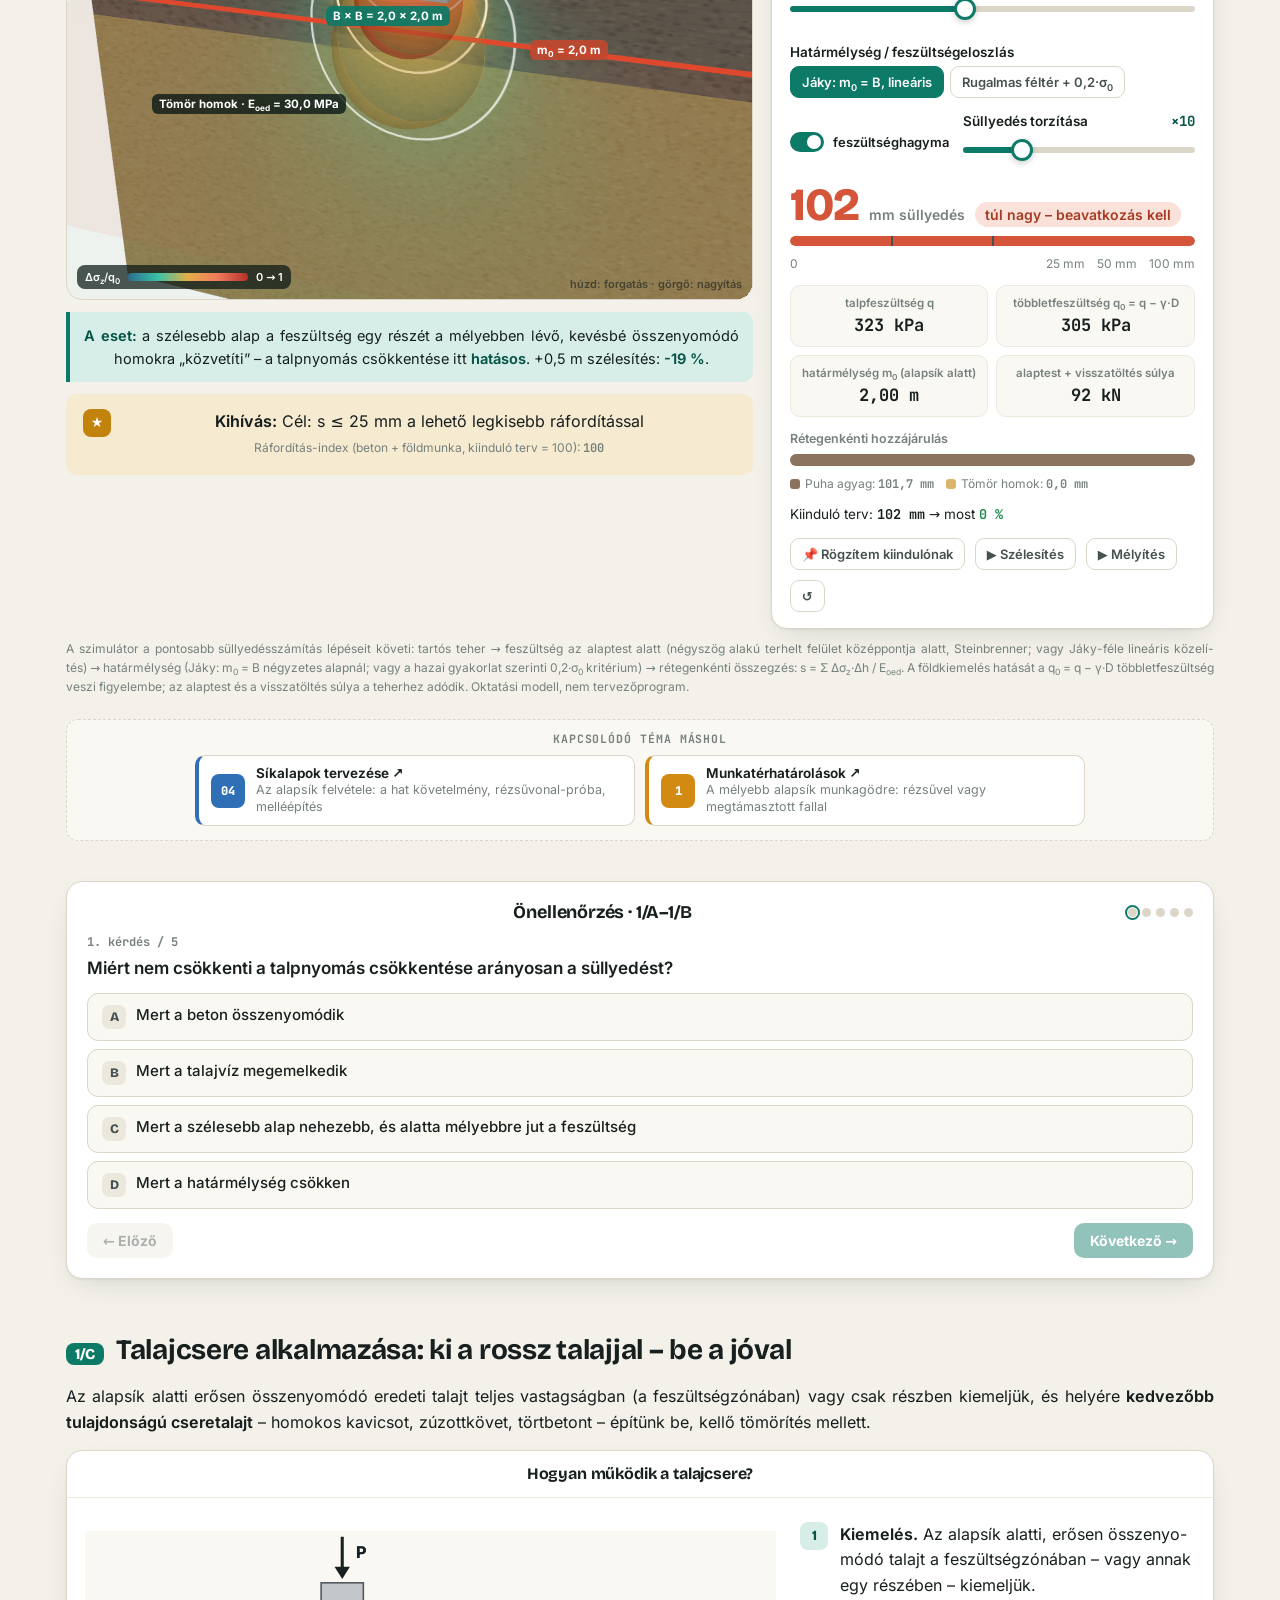
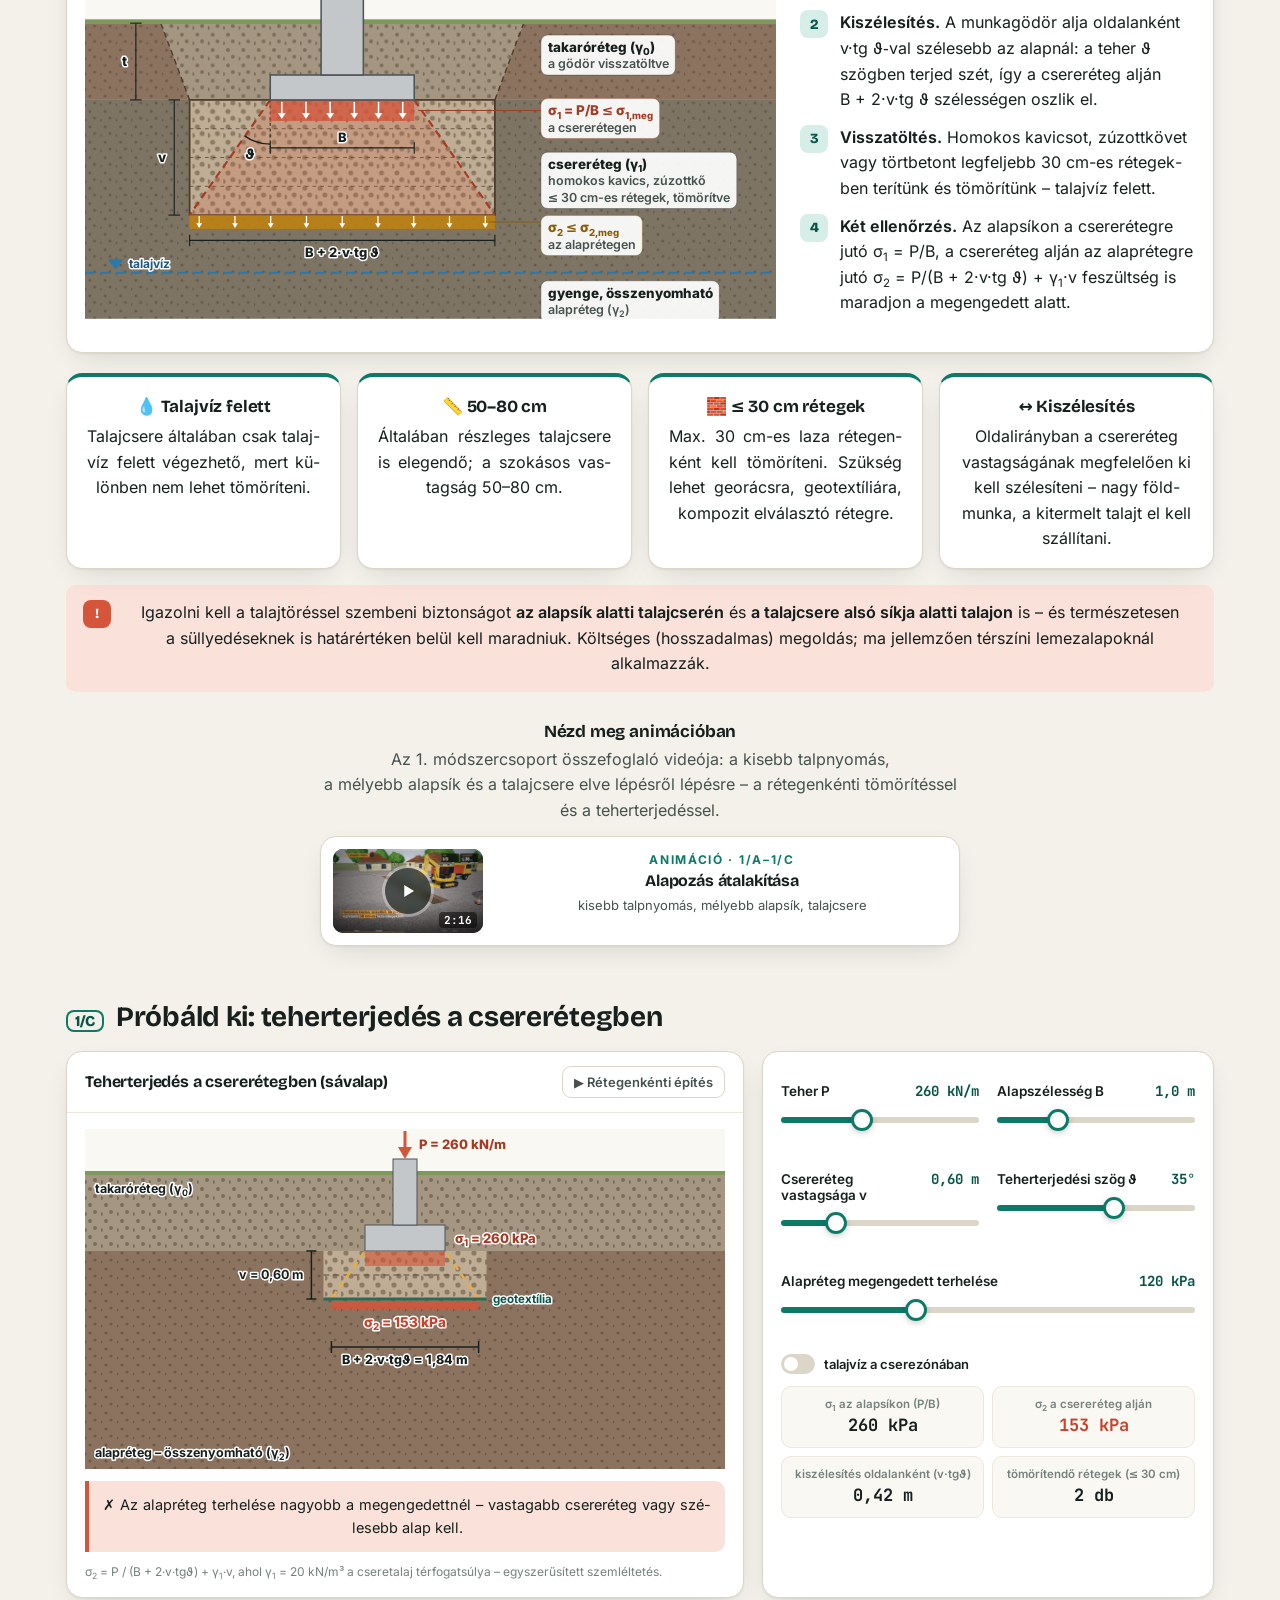
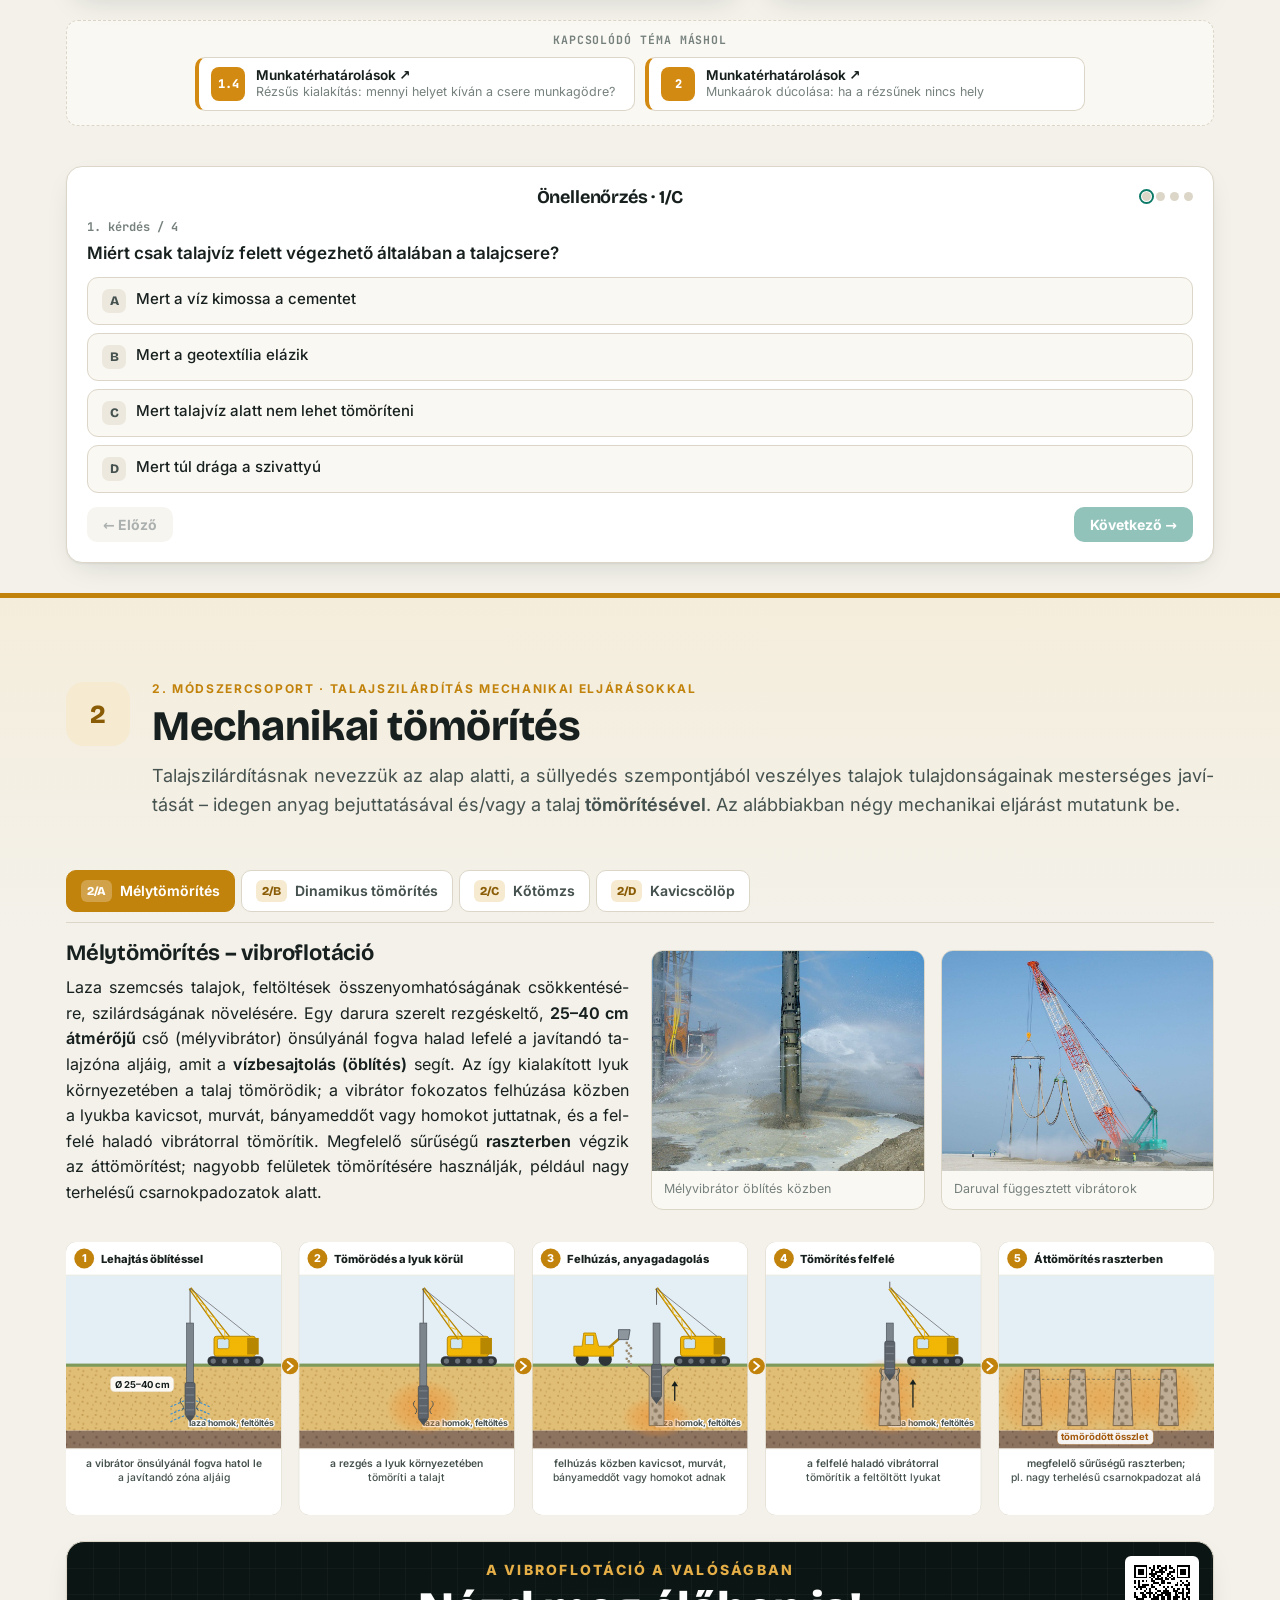
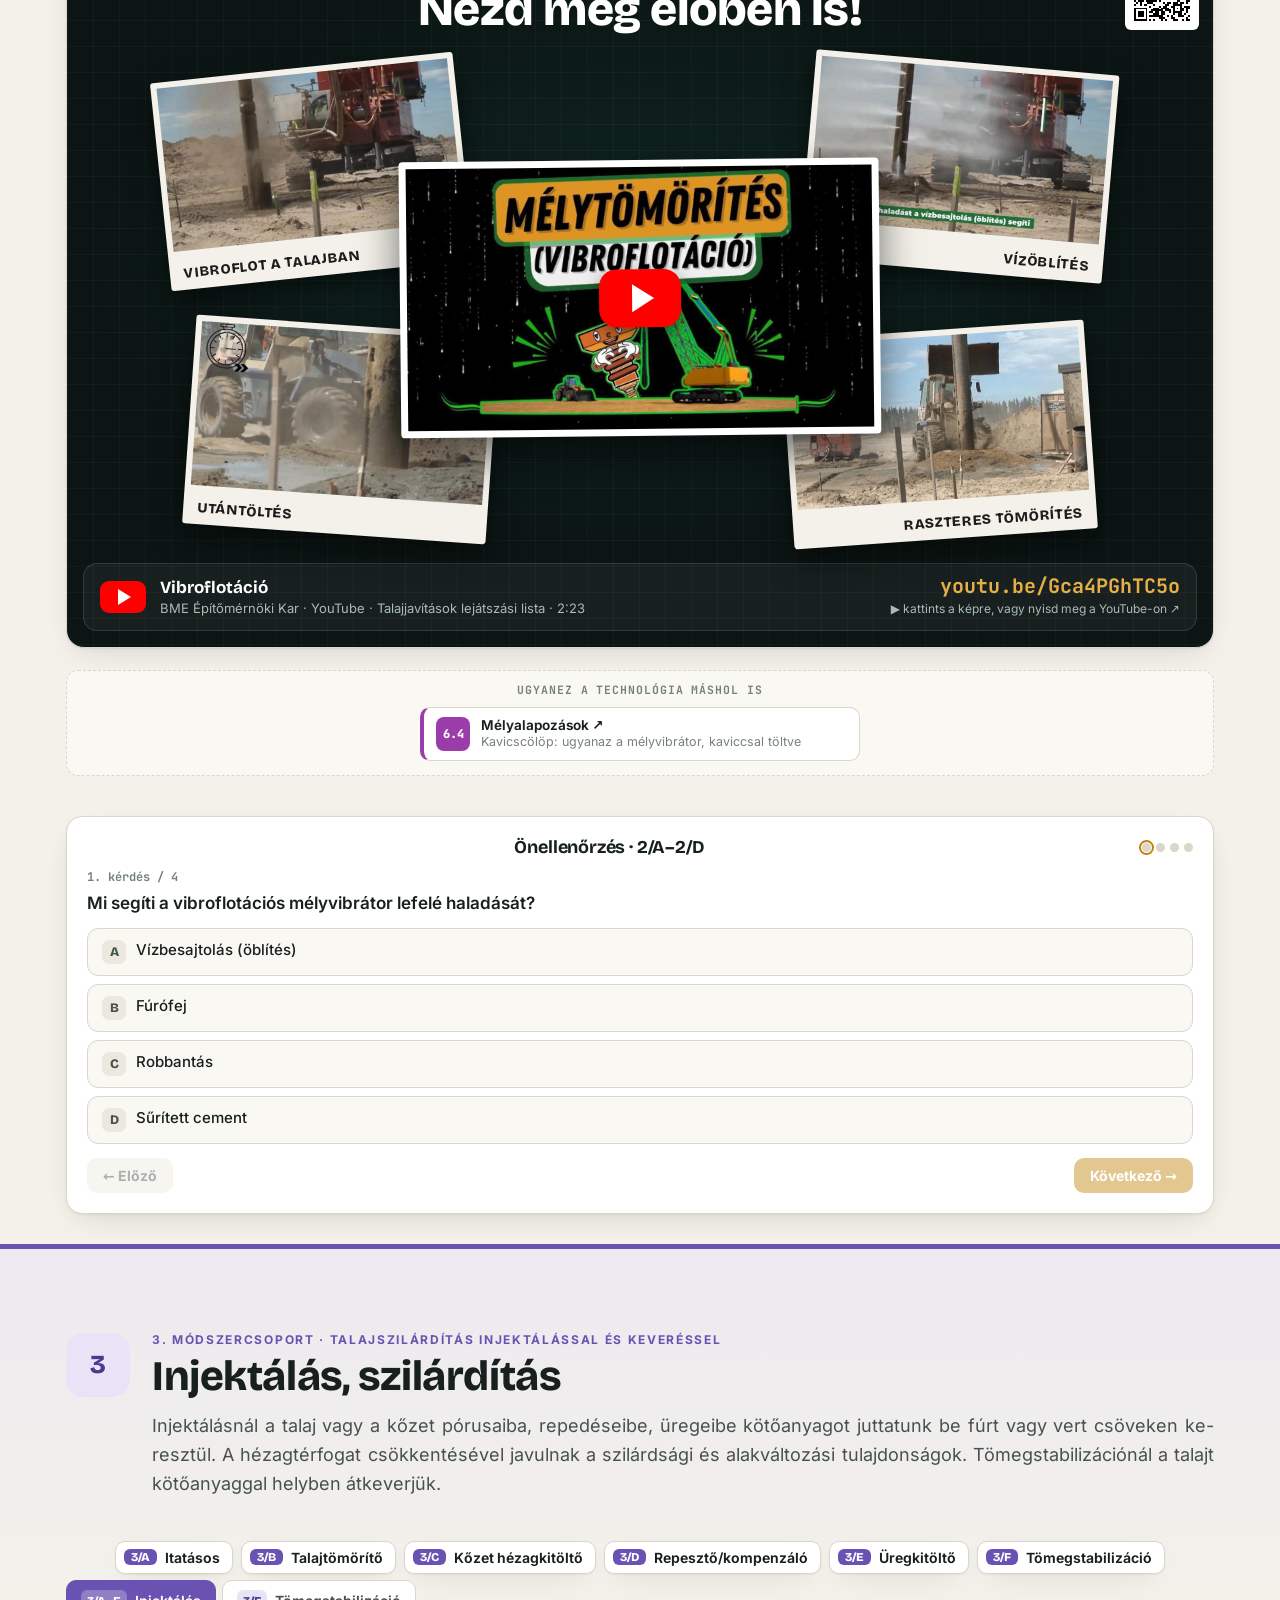
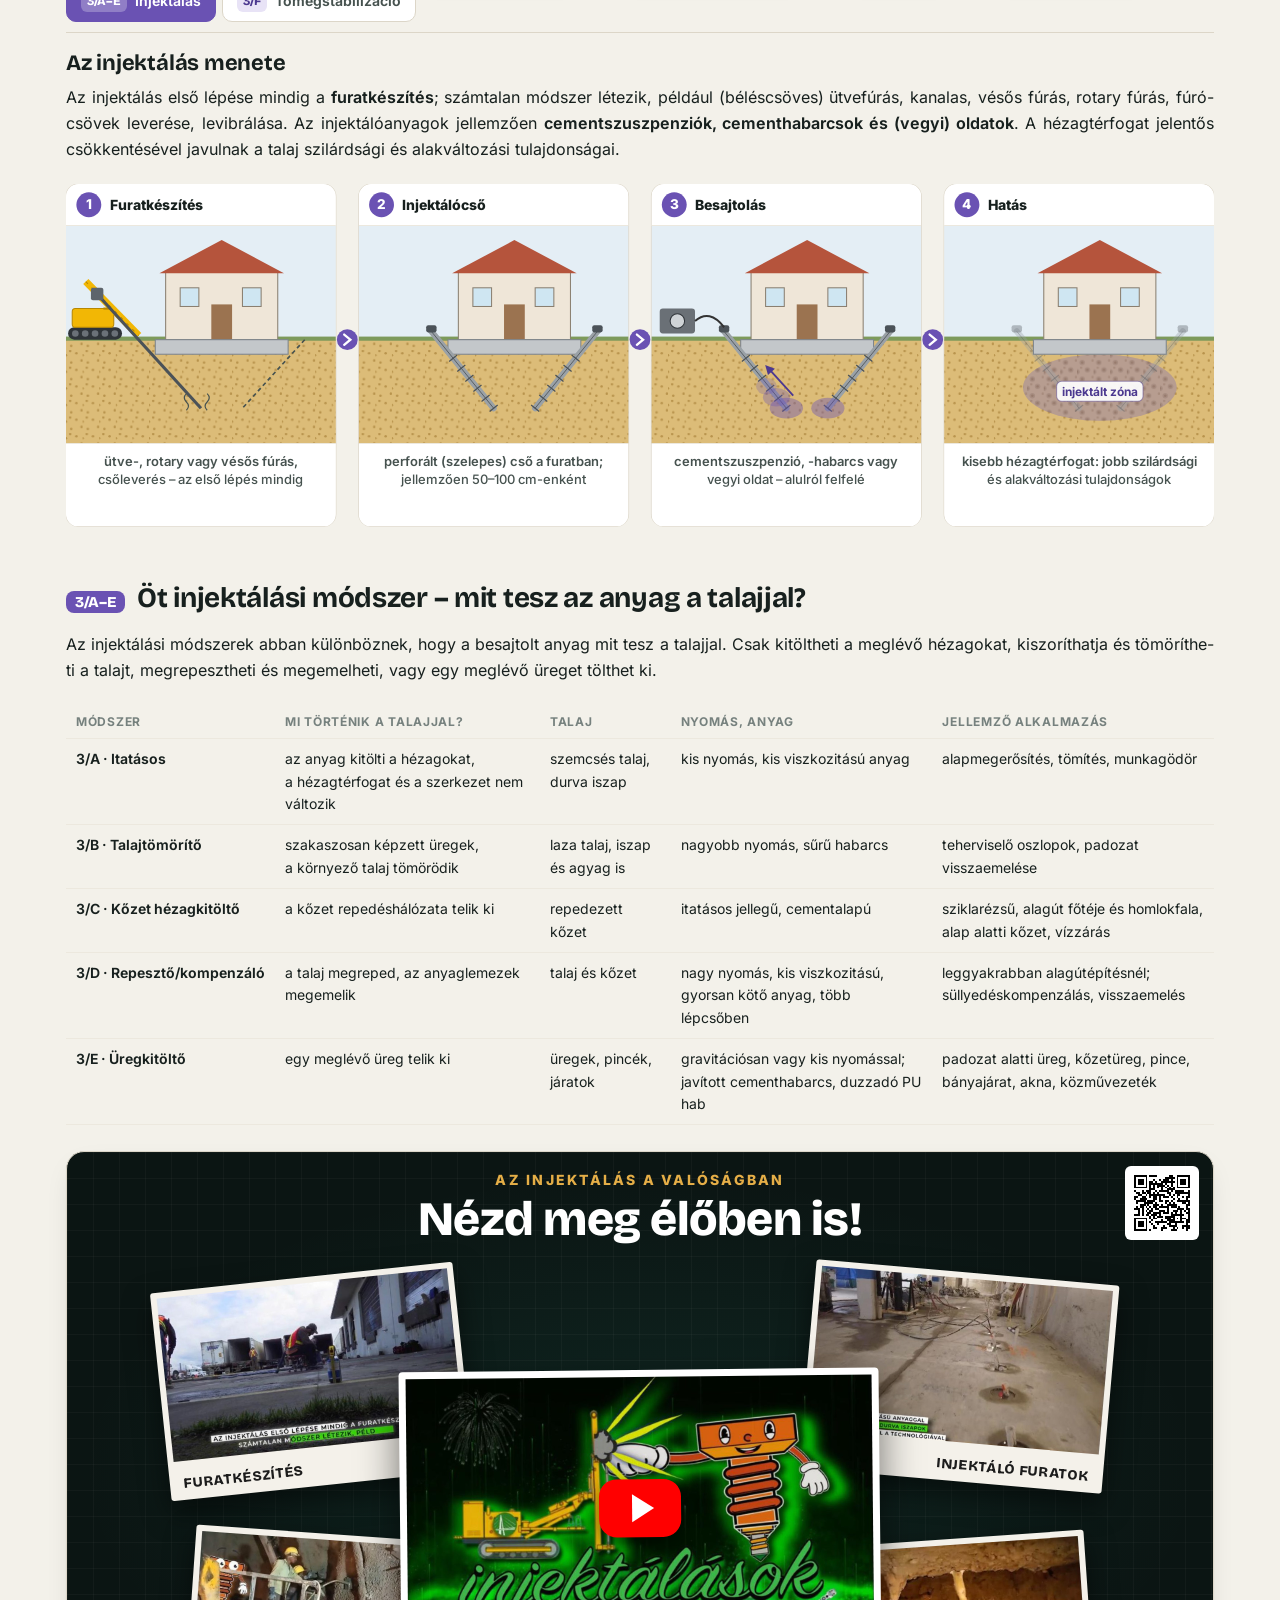
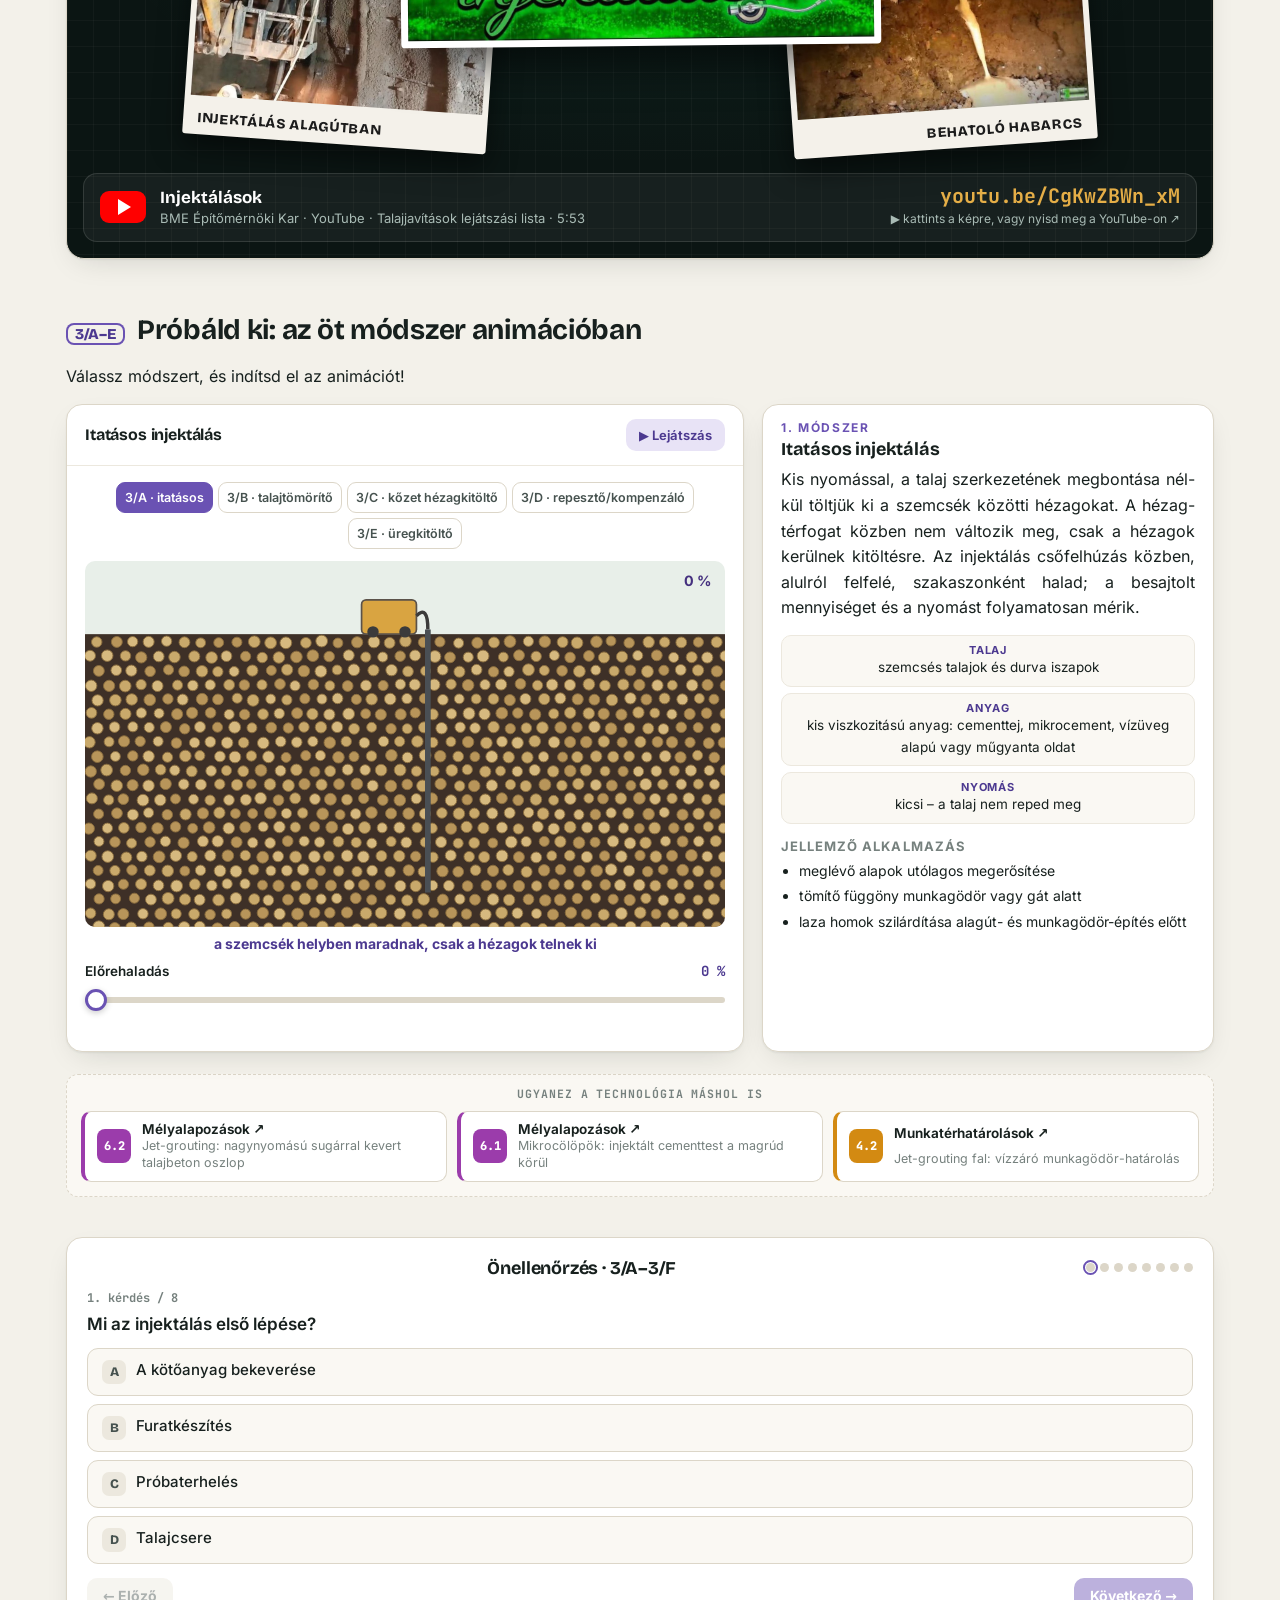
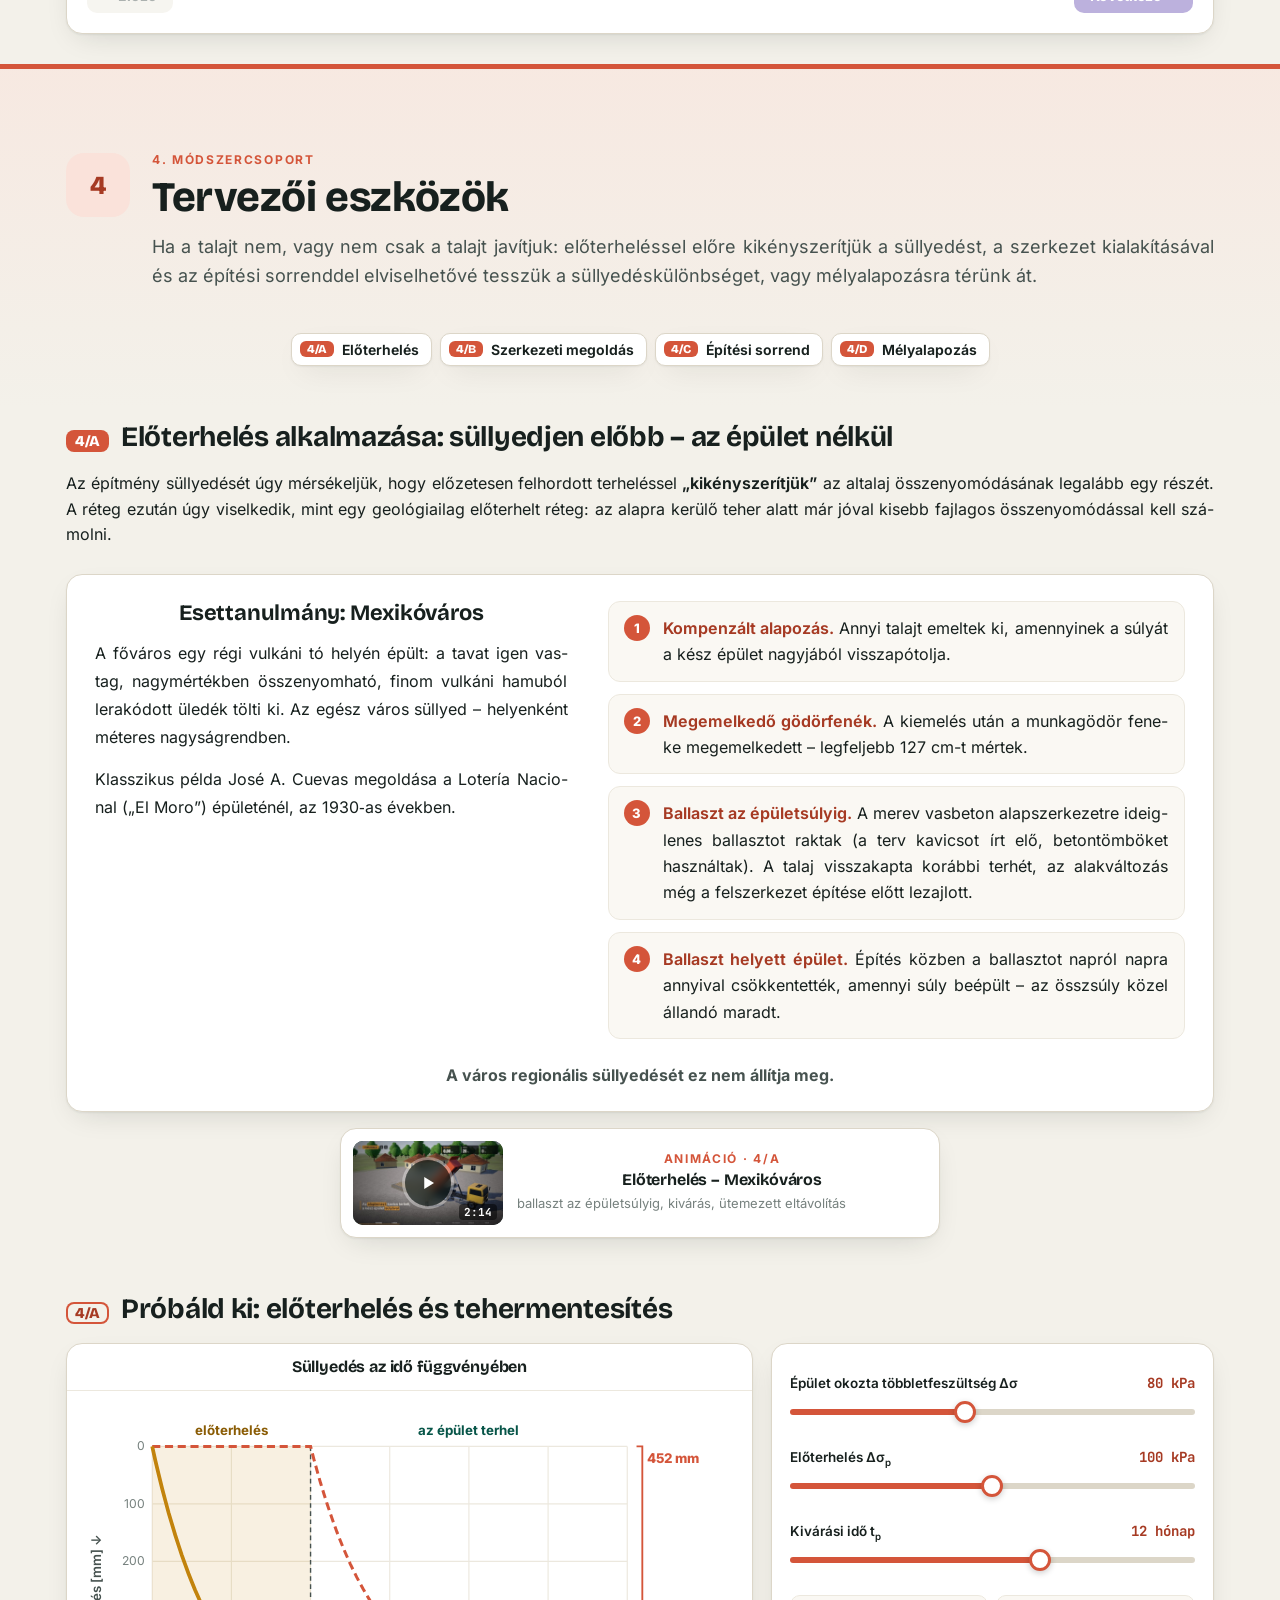
==== commit a2438ebc: "Kereszthivatkozások bővítése: mélyebb alapsík, talajcsere (HU+EN) „Kapcsolódó téma máshol” dobozok: " ====
--- a/index.html
+++ b/index.html
@@ -924,6 +924,8 @@
     </div></div>
   </div>
   <p class="src" style="margin-top:10px">A szimulátor a pontosabb süllyedésszámítás lépéseit követi: tartós teher → feszültség az alaptest alatt (négyszög alakú terhelt felület középpontja alatt, Steinbrenner; vagy Jáky-féle lineáris közelítés) → határmélység (Jáky: m<sub>0</sub> = B négyzetes alapnál; vagy a hazai gyakorlat szerinti 0,2·σ<sub>0</sub> kritérium) → rétegenkénti összegzés: s = Σ Δσ<sub>z</sub>·Δh / E<sub>oed</sub>. A földkiemelés hatását a q<sub>0</sub> = q − γ·D többletfeszültség veszi figyelembe; az alaptest és a visszatöltés súlya a teherhez adódik. Oktatási modell, nem tervezőprogram.</p>
+  <aside class="xref" aria-label="Kapcsolódó tananyagok"><span class="xref-h">Kapcsolódó téma máshol</span><div class="xref-list"><a href="https://sikalapoktervezese.vercel.app#alapsik" target="_blank" rel="noopener" style="--xc:#2f6fb5"><span class="xa">04</span><b>Síkalapok tervezése ↗</b><small>Az alapsík felvétele: a hat követelmény, rézsűvonal-próba, melléépítés</small></a><a href="https://munkaterhatarolasok.vercel.app#alapok" target="_blank" rel="noopener" style="--xc:#d38a12"><span class="xa">1</span><b>Munkatérhatárolások ↗</b><small>A mélyebb alapsík munkagödre: rézsűvel vagy megtámasztott fallal</small></a></div></aside>
+
   <div class="quiz" id="q3"><div class="qh"><h4>Önellenőrzés · 1/A–1/B</h4><div class="dots"></div></div></div>
 
   <div class="sub-h" id="talajcsere"><span class="lt">1/C</span><h3>Talajcsere alkalmazása: ki a rossz talajjal – be a jóval</h3></div>
@@ -961,6 +963,8 @@
       <div class="res" id="tcsOut"></div>
     </div></div>
   </div>
+  <aside class="xref" aria-label="Kapcsolódó tananyagok"><span class="xref-h">Kapcsolódó téma máshol</span><div class="xref-list"><a href="https://munkaterhatarolasok.vercel.app#rezsu" target="_blank" rel="noopener" style="--xc:#d38a12"><span class="xa">1.4</span><b>Munkatérhatárolások ↗</b><small>Rézsűs kialakítás: mennyi helyet kíván a csere munkagödre?</small></a><a href="https://munkaterhatarolasok.vercel.app#ducolas" target="_blank" rel="noopener" style="--xc:#d38a12"><span class="xa">2</span><b>Munkatérhatárolások ↗</b><small>Munkaárok dúcolása: ha a rézsűnek nincs hely</small></a></div></aside>
+
   <div class="quiz" id="q4"><div class="qh"><h4>Önellenőrzés · 1/C</h4><div class="dots"></div></div></div>
 </div></section>
 
